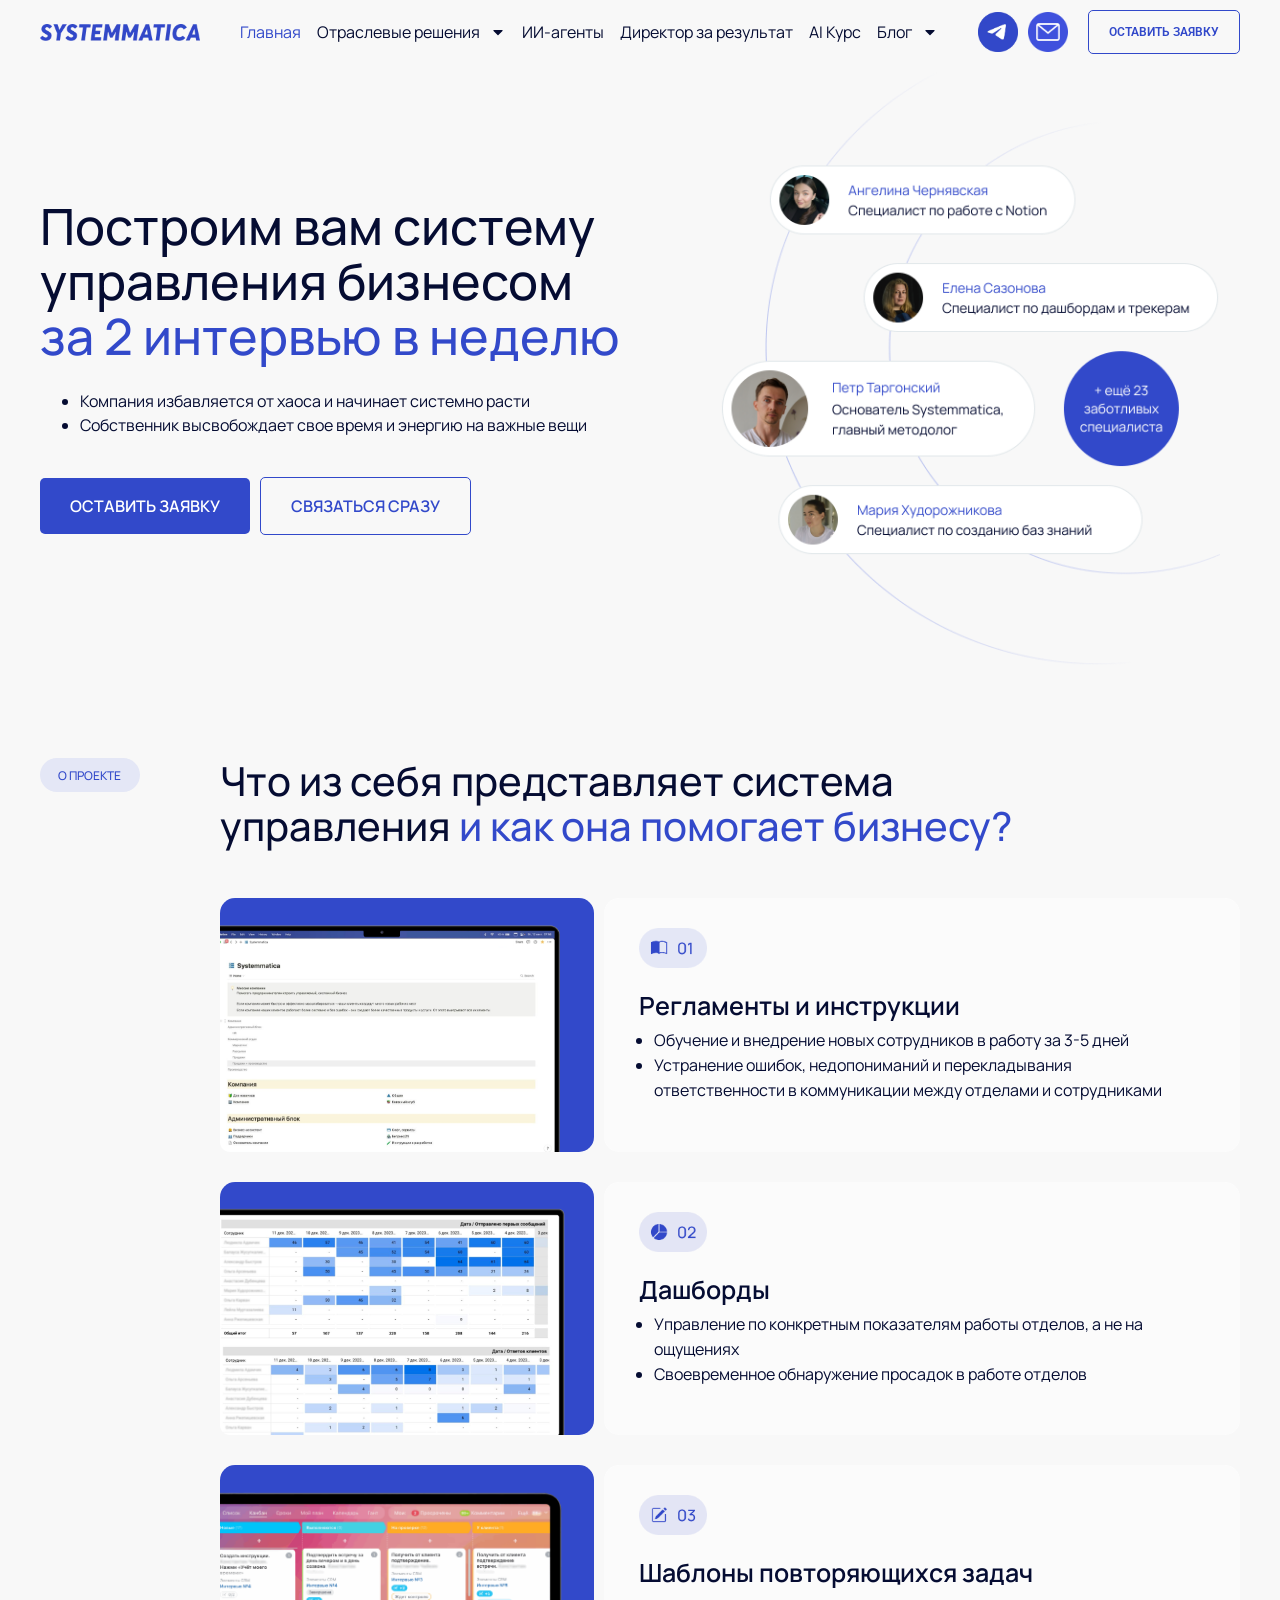
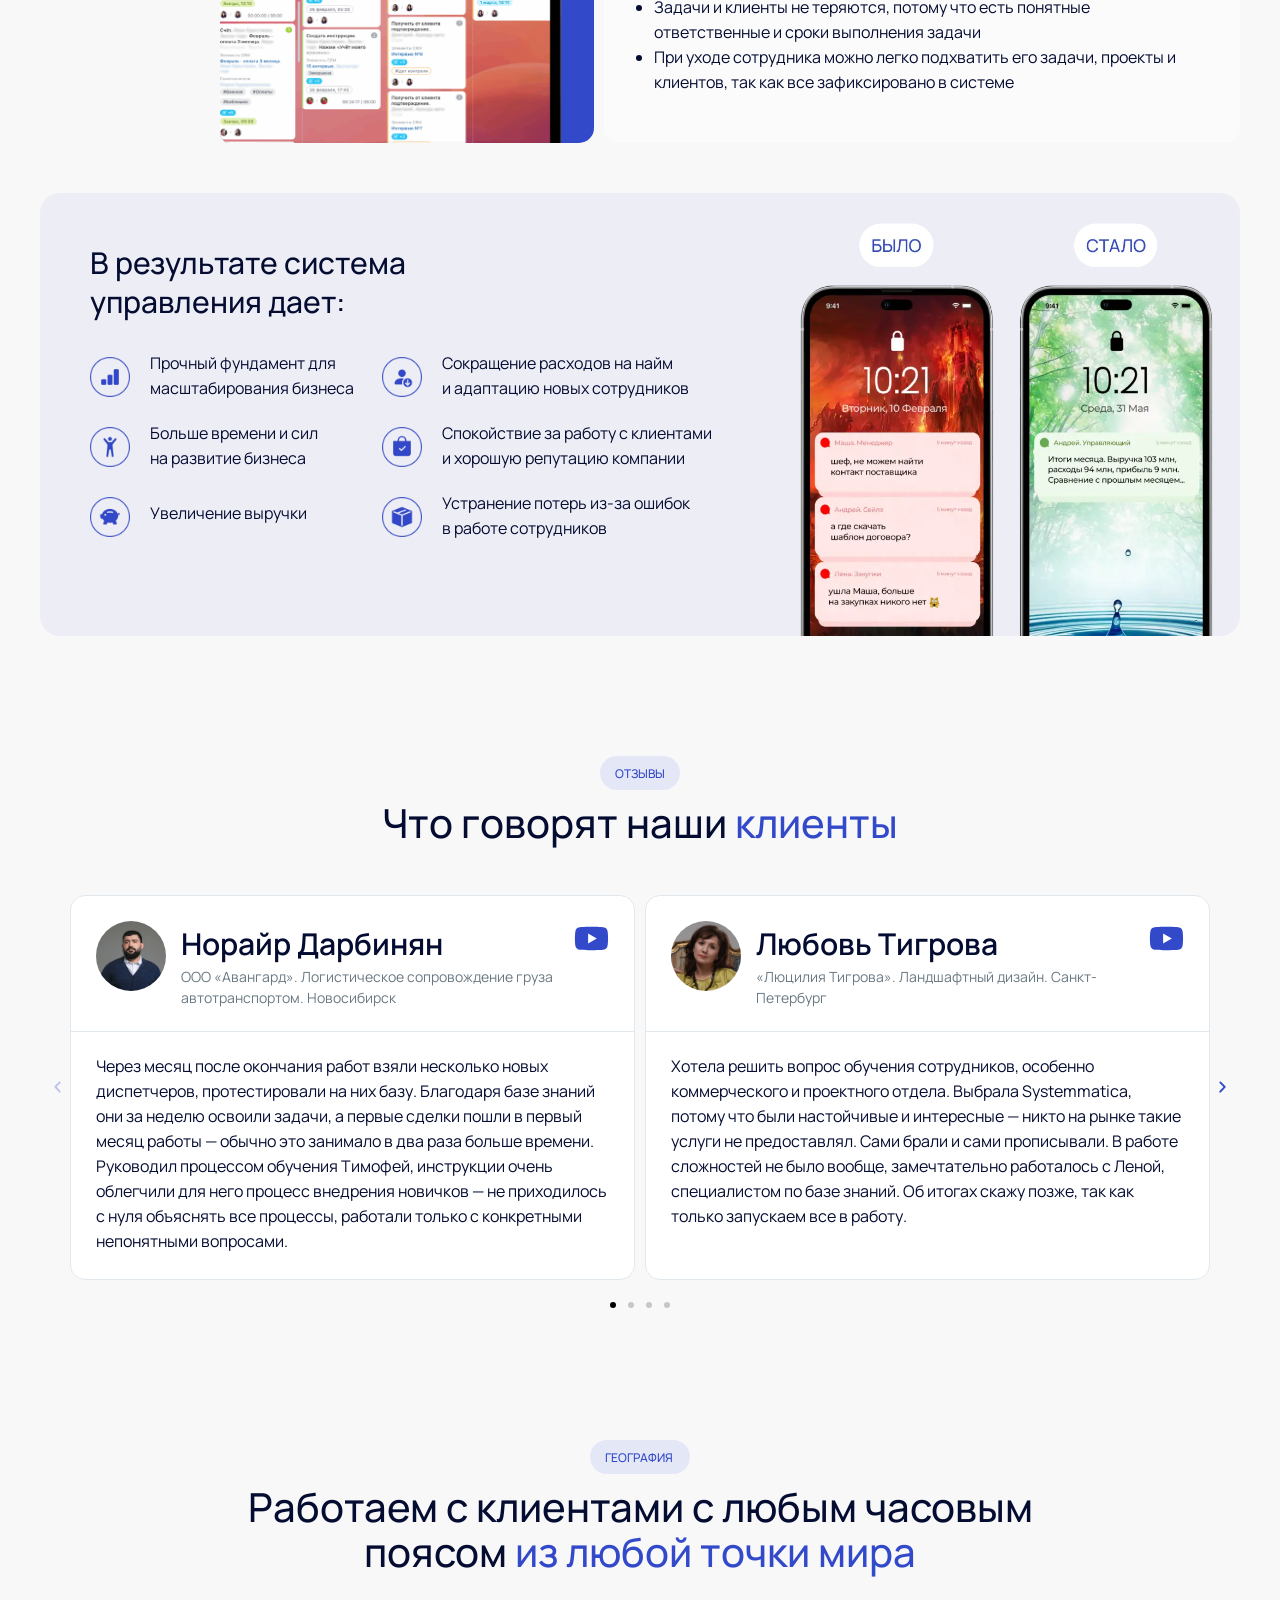
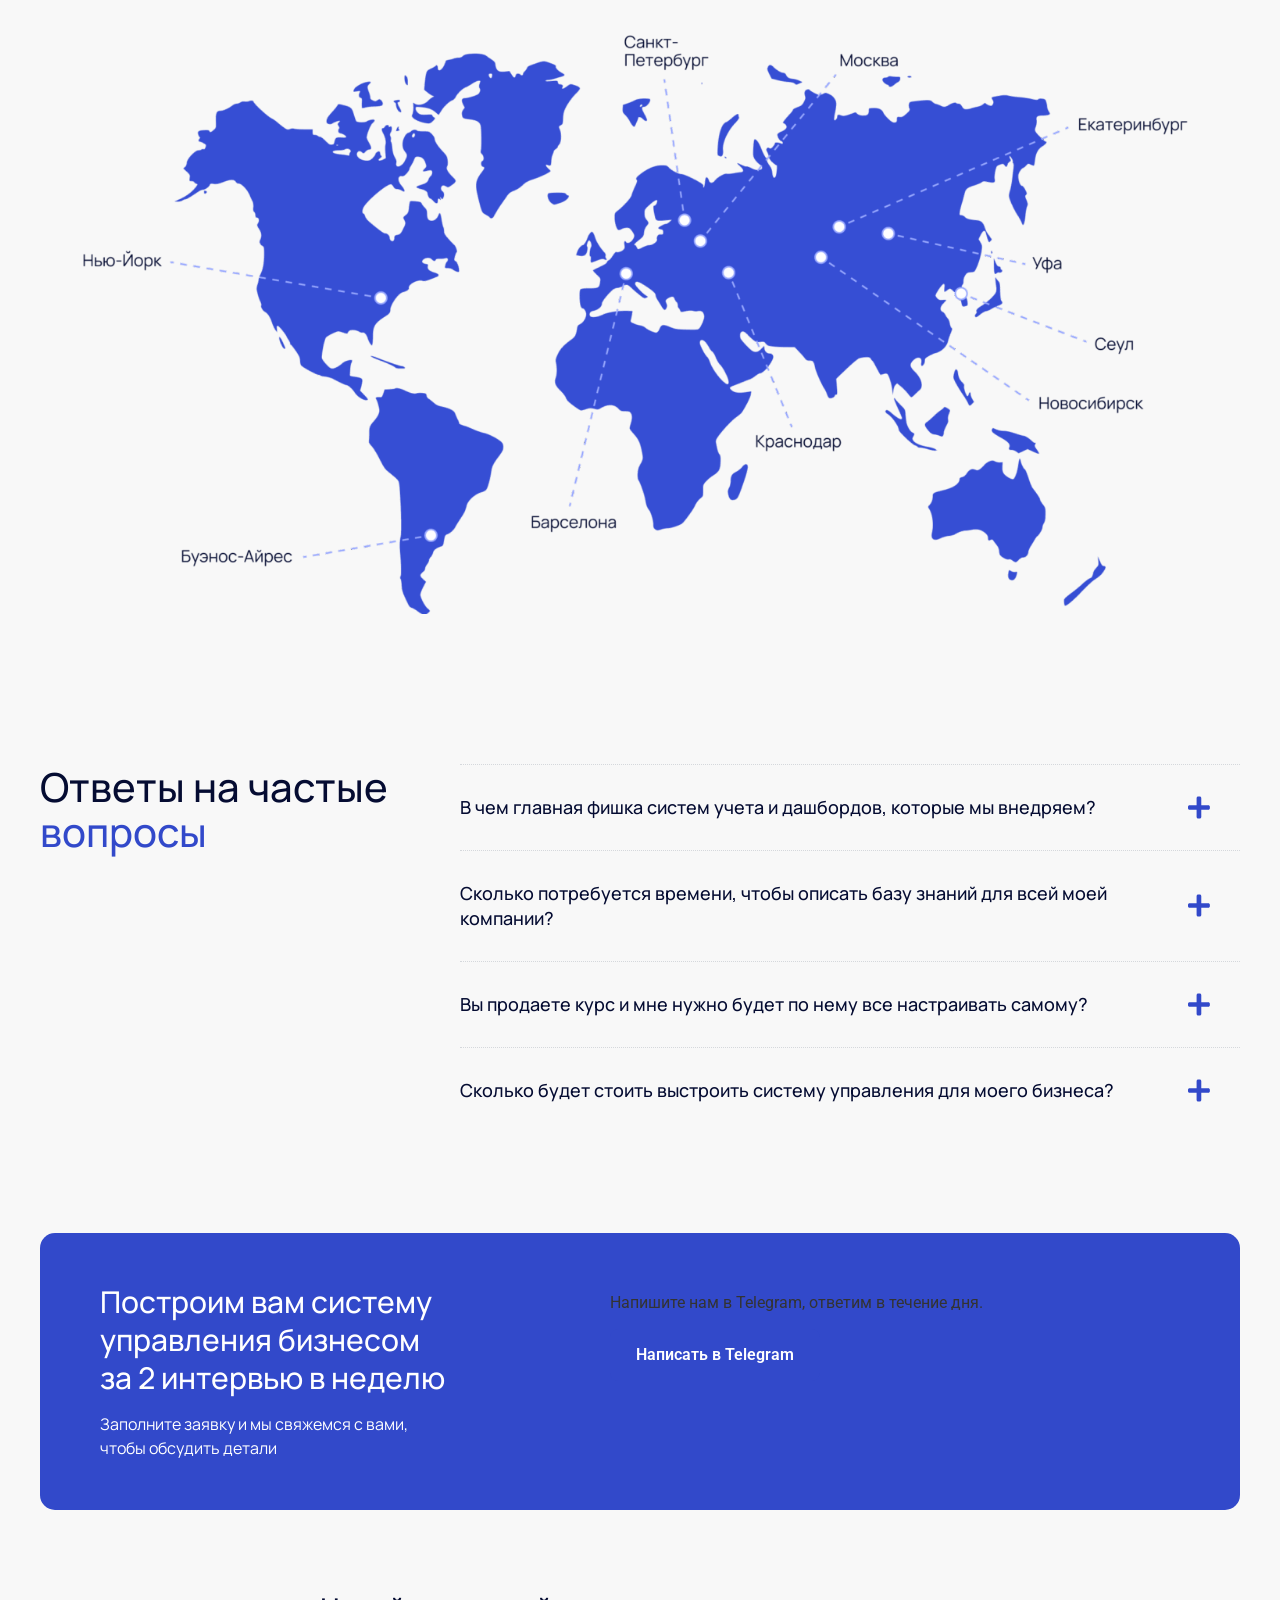
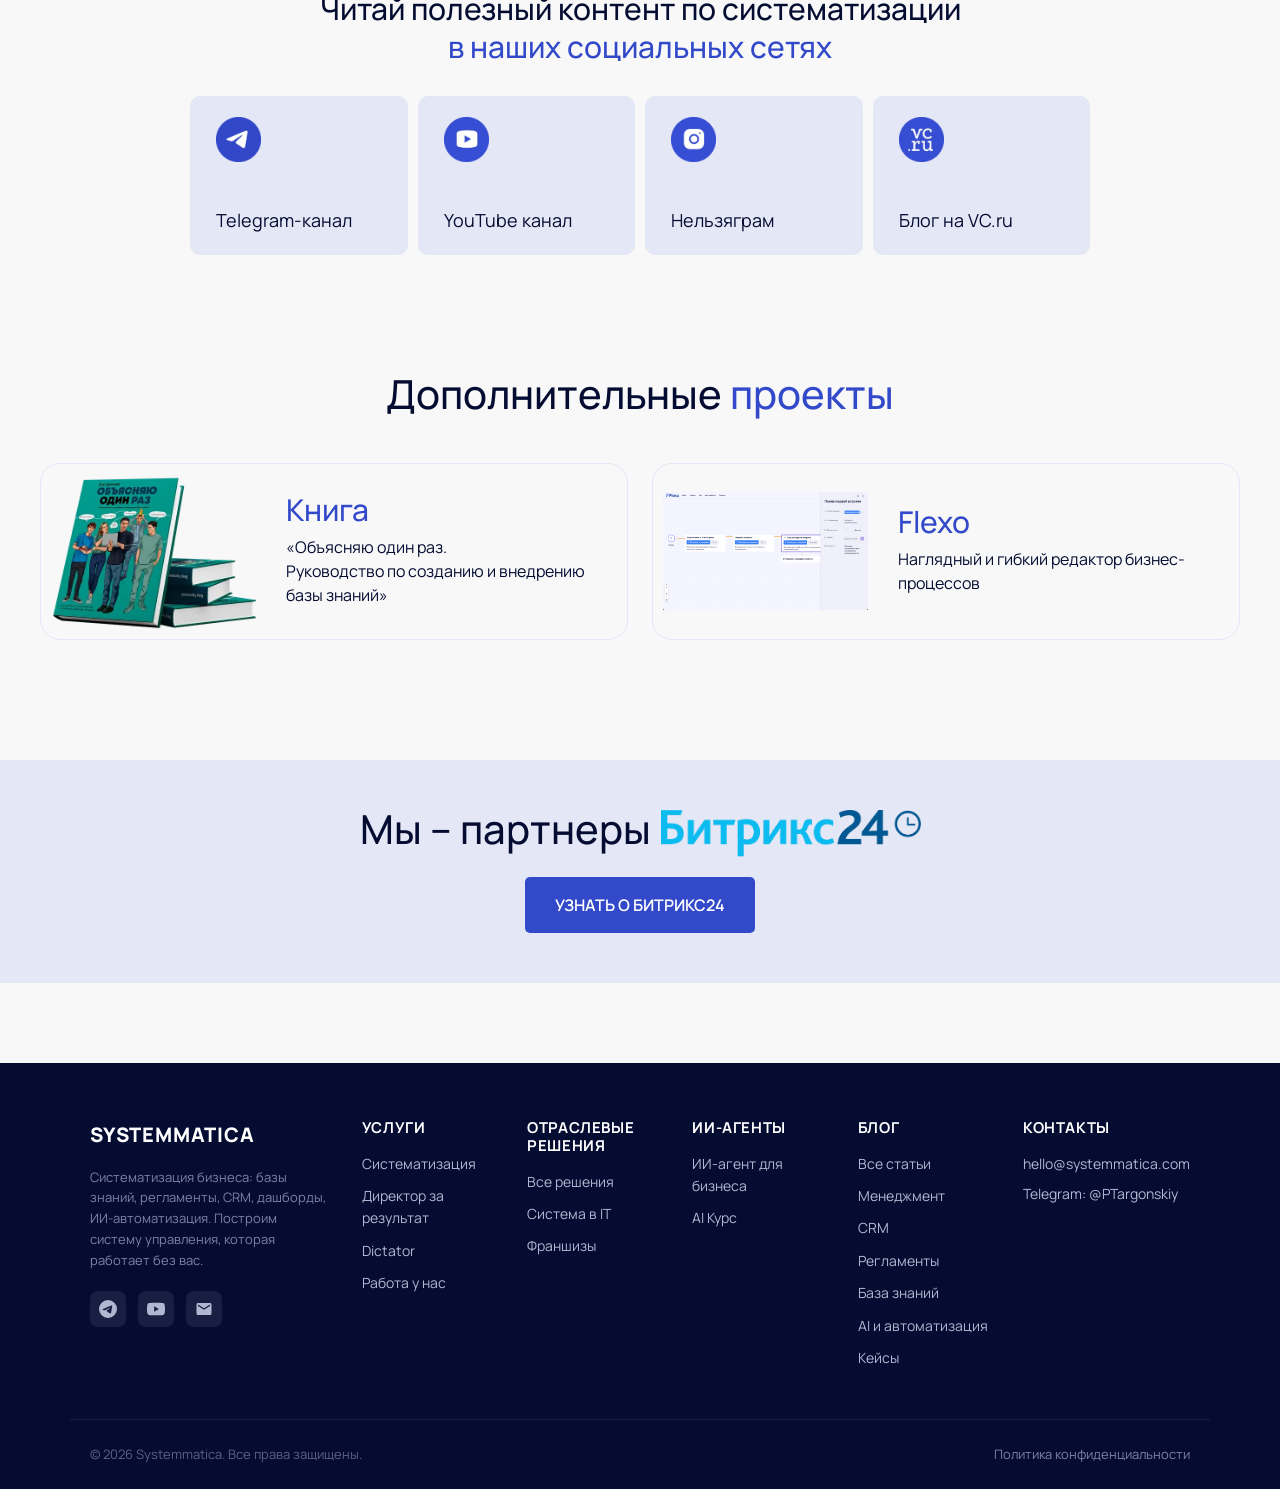
==== index.html @ bdbf5071 "Static copy of systemmatica.com for the Beget outage (Nov 2026) Co-Authored-By: Claude Opus 5.5 <nor" ====
<!DOCTYPE html>
<html lang="ru-RU" prefix="og: https://ogp.me/ns#">
<head>
<style>.elementor-invisible{visibility:visible!important;opacity:1!important}html,body{overflow-x:clip}table{max-width:100%}@media(max-width:767px){table{display:block;overflow-x:auto}}.sm-static-cta{display:flex;flex-direction:column;gap:14px;align-items:flex-start;padding:8px 0;font-family:inherit}.sm-static-cta p{margin:0;font-size:16px;line-height:1.5}.sm-static-cta a{display:inline-block;background:#3249CA;color:#fff!important;padding:14px 26px;border-radius:8px;font-weight:600;text-decoration:none}</style>

	<meta charset="UTF-8">
	<meta name="viewport" content="width=device-width, initial-scale=1.0, viewport-fit=cover" />		<script>window._wca = window._wca || [];</script>

<!-- Поисковая оптимизация от Rank Math Pro - https://rankmath.com/ -->
<title>Систематизация бизнеса под ключ | Systemmatica</title>
<meta name="description" content="Систематизация бизнеса: регламенты, база знаний, обучение сотрудников. Построим систему управления за 2 интервью в неделю. Консалтинг, курс и книга."/>
<meta name="robots" content="follow, index, max-snippet:-1, max-video-preview:-1, max-image-preview:large"/>
<link rel="canonical" href="https://systemmatica.com/" />
<meta property="og:locale" content="ru_RU" />
<meta property="og:type" content="website" />
<meta property="og:title" content="Систематизация бизнеса под ключ | Systemmatica" />
<meta property="og:description" content="Систематизация бизнеса: регламенты, база знаний, обучение сотрудников. Построим систему управления за 2 интервью в неделю. Консалтинг, курс и книга." />
<meta property="og:url" content="https://systemmatica.com/" />
<meta property="og:site_name" content="Systemmatica - системный бизнес за 2 интервью в неделю" />
<meta property="og:updated_time" content="2025-12-30T15:55:45+03:00" />
<meta property="og:image" content="/wp-content/uploads/Бейдж.webp" />
<meta property="og:image:secure_url" content="/wp-content/uploads/Бейдж.webp" />
<meta property="og:image:width" content="1200" />
<meta property="og:image:height" content="628" />
<meta property="og:image:alt" content="Systemmatica. Построим систему управления бизнесом  за 2 интервью в неделю" />
<meta property="og:image:type" content="image/webp" />
<meta name="twitter:card" content="summary_large_image" />
<meta name="twitter:title" content="Систематизация бизнеса под ключ | Systemmatica" />
<meta name="twitter:description" content="Систематизация бизнеса: регламенты, база знаний, обучение сотрудников. Построим систему управления за 2 интервью в неделю. Консалтинг, курс и книга." />
<meta name="twitter:image" content="/wp-content/uploads/Бейдж.webp" />
<meta name="twitter:label1" content="Автор" />
<meta name="twitter:data1" content="Петр Таргонский" />
<meta name="twitter:label2" content="Время чтения" />
<meta name="twitter:data2" content="4 минуты" />
<script type="application/ld+json" class="rank-math-schema-pro">{"@context":"https://schema.org","@graph":[{"@type":"Organization","@id":"https://systemmatica.com/#organization","name":"Systemmatica","url":"https://systemmatica.com","logo":{"@type":"ImageObject","@id":"https://systemmatica.com/#logo","url":"https://systemmatica.com/wp-content/uploads/logo.png","contentUrl":"https://systemmatica.com/wp-content/uploads/logo.png","caption":"Systemmatica - \u0441\u0438\u0441\u0442\u0435\u043c\u043d\u044b\u0439 \u0431\u0438\u0437\u043d\u0435\u0441 \u0437\u0430 2 \u0438\u043d\u0442\u0435\u0440\u0432\u044c\u044e \u0432 \u043d\u0435\u0434\u0435\u043b\u044e","inLanguage":"ru-RU","width":"480","height":"51"},"description":"Systemmatica \u2014 \u043f\u043e\u0441\u0442\u0440\u043e\u0438\u043c \u0441\u0438\u0441\u0442\u0435\u043c\u0443 \u0432 \u0431\u0438\u0437\u043d\u0435\u0441\u0435 \u0437\u0430 2 \u0438\u043d\u0442\u0435\u0440\u0432\u044c\u044e \u0432 \u043d\u0435\u0434\u0435\u043b\u044e. \u0411\u0430\u0437\u044b \u0437\u043d\u0430\u043d\u0438\u0439, \u0441\u0438\u0441\u0442\u0435\u043c\u044b \u0443\u0447\u0435\u0442\u0430 \u0438 \u0434\u0430\u0448\u0431\u043e\u0440\u0434\u044b \u0441 \u0430\u043d\u0430\u043b\u0438\u0442\u0438\u043a\u043e\u0439."},{"@type":"WebSite","@id":"https://systemmatica.com/#website","url":"https://systemmatica.com","name":"Systemmatica - \u0441\u0438\u0441\u0442\u0435\u043c\u043d\u044b\u0439 \u0431\u0438\u0437\u043d\u0435\u0441 \u0437\u0430 2 \u0438\u043d\u0442\u0435\u0440\u0432\u044c\u044e \u0432 \u043d\u0435\u0434\u0435\u043b\u044e","alternateName":"Systemmatica","publisher":{"@id":"https://systemmatica.com/#organization"},"inLanguage":"ru-RU","potentialAction":{"@type":"SearchAction","target":"https://systemmatica.com/?s={search_term_string}","query-input":"required name=search_term_string"}},{"@type":"ImageObject","@id":"https://systemmatica.com/wp-content/uploads/bilo-stalo.webp","url":"https://systemmatica.com/wp-content/uploads/bilo-stalo.webp","width":"200","height":"200","inLanguage":"ru-RU"},{"@type":"WebPage","@id":"https://systemmatica.com/#webpage","url":"https://systemmatica.com/","name":"\u0421\u0438\u0441\u0442\u0435\u043c\u0430\u0442\u0438\u0437\u0430\u0446\u0438\u044f \u0431\u0438\u0437\u043d\u0435\u0441\u0430 \u043f\u043e\u0434 \u043a\u043b\u044e\u0447 | Systemmatica","datePublished":"2025-11-05T01:26:17+03:00","dateModified":"2025-12-30T15:55:45+03:00","about":{"@id":"https://systemmatica.com/#organization"},"isPartOf":{"@id":"https://systemmatica.com/#website"},"primaryImageOfPage":{"@id":"https://systemmatica.com/wp-content/uploads/bilo-stalo.webp"},"inLanguage":"ru-RU"},{"@type":"Person","@id":"https://systemmatica.com/author/mashahudorozhadm/","name":"\u041f\u0435\u0442\u0440 \u0422\u0430\u0440\u0433\u043e\u043d\u0441\u043a\u0438\u0439","url":"https://systemmatica.com/author/mashahudorozhadm/","image":{"@type":"ImageObject","@id":"https://secure.gravatar.com/avatar/053fde21516ad2e49b0e16d481a479d54bbfe196598cf6ff1a212eb6d9fe81a0?s=96&amp;d=mm&amp;r=g","url":"https://secure.gravatar.com/avatar/053fde21516ad2e49b0e16d481a479d54bbfe196598cf6ff1a212eb6d9fe81a0?s=96&amp;d=mm&amp;r=g","caption":"\u041f\u0435\u0442\u0440 \u0422\u0430\u0440\u0433\u043e\u043d\u0441\u043a\u0438\u0439","inLanguage":"ru-RU"},"worksFor":{"@id":"https://systemmatica.com/#organization"}},{"@type":"Article","headline":"\u0421\u0438\u0441\u0442\u0435\u043c\u0430\u0442\u0438\u0437\u0430\u0446\u0438\u044f \u0431\u0438\u0437\u043d\u0435\u0441\u0430 \u043f\u043e\u0434 \u043a\u043b\u044e\u0447 | Systemmatica","description":"\u0421\u0438\u0441\u0442\u0435\u043c\u0430\u0442\u0438\u0437\u0430\u0446\u0438\u044f \u0431\u0438\u0437\u043d\u0435\u0441\u0430: \u0440\u0435\u0433\u043b\u0430\u043c\u0435\u043d\u0442\u044b, \u0431\u0430\u0437\u0430 \u0437\u043d\u0430\u043d\u0438\u0439, \u043e\u0431\u0443\u0447\u0435\u043d\u0438\u0435 \u0441\u043e\u0442\u0440\u0443\u0434\u043d\u0438\u043a\u043e\u0432. \u041f\u043e\u0441\u0442\u0440\u043e\u0438\u043c \u0441\u0438\u0441\u0442\u0435\u043c\u0443 \u0443\u043f\u0440\u0430\u0432\u043b\u0435\u043d\u0438\u044f \u0437\u0430 2 \u0438\u043d\u0442\u0435\u0440\u0432\u044c\u044e \u0432 \u043d\u0435\u0434\u0435\u043b\u044e. \u041a\u043e\u043d\u0441\u0430\u043b\u0442\u0438\u043d\u0433, \u043a\u0443\u0440\u0441 \u0438 \u043a\u043d\u0438\u0433\u0430.","author":{"@id":"https://systemmatica.com/author/mashahudorozhadm/","name":"\u041f\u0435\u0442\u0440 \u0422\u0430\u0440\u0433\u043e\u043d\u0441\u043a\u0438\u0439"},"name":"\u0421\u0438\u0441\u0442\u0435\u043c\u0430\u0442\u0438\u0437\u0430\u0446\u0438\u044f \u0431\u0438\u0437\u043d\u0435\u0441\u0430 \u043f\u043e\u0434 \u043a\u043b\u044e\u0447 | Systemmatica","subjectOf":[{"@type":"FAQPage","name":"\u0421\u0438\u0441\u0442\u0435\u043c\u0430\u0442\u0438\u0437\u0430\u0446\u0438\u044f \u0431\u0438\u0437\u043d\u0435\u0441\u0430 \u043f\u043e\u0434 \u043a\u043b\u044e\u0447 | Systemmatica","url":"https://systemmatica.com/","datePublished":"2025-11-05T01:26:17+03:00","dateModified":"2025-12-30T15:55:45+03:00","mainEntity":[{"@type":"Question","name":"\u0412 \u0447\u0435\u043c \u0433\u043b\u0430\u0432\u043d\u0430\u044f \u0444\u0438\u0448\u043a\u0430 \u0441\u0438\u0441\u0442\u0435\u043c \u0443\u0447\u0435\u0442\u0430 \u0438 \u0434\u0430\u0448\u0431\u043e\u0440\u0434\u043e\u0432, \u043a\u043e\u0442\u043e\u0440\u044b\u0435 \u043c\u044b \u0432\u043d\u0435\u0434\u0440\u044f\u0435\u043c?","acceptedAnswer":{"@type":"Answer","text":"\u0412 \u0441\u0438\u0441\u0442\u0435\u043c\u0435 \u0443\u0447\u0435\u0442\u0430 \u0432\u0435\u0434\u0443\u0442\u0441\u044f \u0432\u0441\u0435 \u043a\u043b\u0438\u0435\u043d\u0442\u044b, \u043f\u0440\u043e\u0435\u043a\u0442\u044b, \u0437\u0430\u0434\u0430\u0447\u0438, \u0441\u043e\u0442\u0440\u0443\u0434\u043d\u0438\u043a\u0438, \u0441\u0447\u0435\u0442\u0430, \u043f\u043e\u0441\u0442\u0430\u0432\u043a\u0438 \u0438 \u0442.\u0434. \u041a\u043b\u044e\u0447\u0435\u0432\u043e\u0435 \u0432 \u043d\u0430\u0448\u0435\u043c \u043f\u043e\u0434\u0445\u043e\u0434\u0435 \u2014 \u043d\u0430 \u043a\u0430\u0436\u0434\u0443\u044e \u0441\u0443\u0449\u043d\u043e\u0441\u0442\u044c \u0435\u0441\u0442\u044c \u043c\u0438\u043d\u0438\u043c\u0443\u043c \u043e\u0434\u043d\u0430 \u0434\u043e\u0441\u043a\u0430 \u0441\u043e \u0441\u0442\u0430\u0434\u0438\u044f\u043c\u0438, \u043d\u0430 \u043a\u0430\u0436\u0434\u044b\u0439 \u044d\u0442\u0430\u043f \u0441\u043e\u0437\u0434\u0430\u0451\u0442\u0441\u044f \u043c\u0438\u043d\u0438\u043c\u0443\u043c \u043e\u0434\u043d\u0430 \u0430\u0432\u0442\u043e\u043c\u0430\u0442\u0438\u0447\u0435\u0441\u043a\u0430\u044f \u0437\u0430\u0434\u0430\u0447\u0430 \u0441\u043e \u0441\u0441\u044b\u043b\u043a\u043e\u0439 \u043d\u0430 \u0438\u043d\u0441\u0442\u0440\u0443\u043a\u0446\u0438\u044e, \u043a\u0430\u043a \u0435\u0451 \u0432\u044b\u043f\u043e\u043b\u043d\u044f\u0442\u044c. \u0414\u0430\u0448\u0431\u043e\u0440\u0434\u044b \u0441\u043e\u0437\u0434\u0430\u044e\u0442\u0441\u044f, \u0447\u0442\u043e\u0431\u044b \u0441\u043e\u0431\u0441\u0442\u0432\u0435\u043d\u043d\u0438\u043a \u0438 \u0440\u0443\u043a\u043e\u0432\u043e\u0434\u0438\u0442\u0435\u043b\u0438 \u0432\u0438\u0434\u0435\u043b\u0438 \u043a\u043b\u044e\u0447\u0435\u0432\u044b\u0435 \u043f\u043e\u043a\u0430\u0437\u0430\u0442\u0435\u043b\u0438 \u0431\u0438\u0437\u043d\u0435\u0441\u0430."}},{"@type":"Question","name":"\u0421\u043a\u043e\u043b\u044c\u043a\u043e \u043f\u043e\u0442\u0440\u0435\u0431\u0443\u0435\u0442\u0441\u044f \u0432\u0440\u0435\u043c\u0435\u043d\u0438, \u0447\u0442\u043e\u0431\u044b \u043e\u043f\u0438\u0441\u0430\u0442\u044c \u0431\u0430\u0437\u0443 \u0437\u043d\u0430\u043d\u0438\u0439 \u0434\u043b\u044f \u0432\u0441\u0435\u0439 \u043c\u043e\u0435\u0439 \u043a\u043e\u043c\u043f\u0430\u043d\u0438\u0438?","acceptedAnswer":{"@type":"Answer","text":"\u0417\u0430\u0432\u0438\u0441\u0438\u0442 \u043e\u0442 \u0432\u0430\u0448\u0435\u0433\u043e \u0437\u0430\u043f\u0440\u043e\u0441\u0430, \u0432\u043d\u0443\u0442\u0440\u0435\u043d\u043d\u0438\u0445 \u043f\u0440\u043e\u0446\u0435\u0441\u0441\u043e\u0432 \u0438 \u043a\u043e\u043b\u0438\u0447\u0435\u0441\u0442\u0432\u0430 \u0441\u043e\u0442\u0440\u0443\u0434\u043d\u0438\u043a\u043e\u0432. \u0412 \u0441\u0440\u0435\u0434\u043d\u0435\u043c \u043e\u043f\u0438\u0441\u0430\u043d\u0438\u0435 \u0432\u0441\u0435\u0439 \u0431\u0430\u0437\u044b \u0437\u043d\u0430\u043d\u0438\u0439 \u043a\u043e\u043c\u043f\u0430\u043d\u0438\u0438 \u0437\u0430\u043d\u0438\u043c\u0430\u0435\u0442 \u043e\u0442 3 \u0434\u043e 6 \u043c\u0435\u0441\u044f\u0446\u0435\u0432."}},{"@type":"Question","name":"\u0412\u044b \u043f\u0440\u043e\u0434\u0430\u0435\u0442\u0435 \u043a\u0443\u0440\u0441 \u0438 \u043c\u043d\u0435 \u043d\u0443\u0436\u043d\u043e \u0431\u0443\u0434\u0435\u0442 \u043f\u043e \u043d\u0435\u043c\u0443 \u0432\u0441\u0435 \u043d\u0430\u0441\u0442\u0440\u0430\u0438\u0432\u0430\u0442\u044c \u0441\u0430\u043c\u043e\u043c\u0443?","acceptedAnswer":{"@type":"Answer","text":"\u041d\u0435\u0442, \u043c\u044b \u0432\u0441\u0435 \u0434\u0435\u043b\u0430\u0435\u043c \u0441\u0432\u043e\u0438\u043c\u0438 \u0440\u0443\u043a\u0430\u043c\u0438. \u041e\u0442 \u0432\u0430\u0441 \u0442\u0440\u0435\u0431\u0443\u0435\u0442\u0441\u044f \u0432\u044b\u0445\u043e\u0434\u0438\u0442\u044c \u0441 \u043d\u0430\u043c\u0438 \u043d\u0430 Zoom-\u0437\u0432\u043e\u043d\u043a\u0438 2 \u0440\u0430\u0437\u0430 \u0432 \u043d\u0435\u0434\u0435\u043b\u044e \u0438 \u0440\u0430\u0441\u0441\u043a\u0430\u0437\u044b\u0432\u0430\u0442\u044c \u043e \u0432\u0430\u0448\u0438\u0445 \u043f\u0440\u043e\u0446\u0435\u0441\u0441\u0430\u0445. \u041e\u0441\u0442\u0430\u043b\u044c\u043d\u043e\u0435 \u043c\u044b \u0441\u0434\u0435\u043b\u0430\u0435\u043c \u0441\u0430\u043c\u0438 \u2013 \u0441\u043e\u0437\u0434\u0430\u0434\u0438\u043c \u0438\u043d\u0441\u0442\u0440\u0443\u043a\u0446\u0438\u0438 \u0438 \u043e\u0444\u043e\u0440\u043c\u0438\u043c \u0438\u0445 \u0432 \u0431\u0430\u0437\u0443 \u0437\u043d\u0430\u043d\u0438\u0439."}},{"@type":"Question","name":"\u0421\u043a\u043e\u043b\u044c\u043a\u043e \u0431\u0443\u0434\u0435\u0442 \u0441\u0442\u043e\u0438\u0442\u044c \u0432\u044b\u0441\u0442\u0440\u043e\u0438\u0442\u044c \u0441\u0438\u0441\u0442\u0435\u043c\u0443 \u0443\u043f\u0440\u0430\u0432\u043b\u0435\u043d\u0438\u044f \u0434\u043b\u044f \u043c\u043e\u0435\u0433\u043e \u0431\u0438\u0437\u043d\u0435\u0441\u0430?","acceptedAnswer":{"@type":"Answer","text":"\u0417\u0430\u043f\u0438\u0448\u0438\u0442\u0435\u0441\u044c \u043d\u0430 \u0437\u0432\u043e\u043d\u043e\u043a \u0441 \u043d\u0430\u0448\u0438\u043c \u044d\u043a\u0441\u043f\u0435\u0440\u0442\u043e\u043c \u2014 \u043e\u043d \u043f\u043e\u0434\u0440\u043e\u0431\u043d\u0435\u0435 \u0440\u0430\u0441\u0441\u043a\u0430\u0436\u0435\u0442 \u043e \u0432\u0441\u0435\u0445 \u0443\u0441\u043b\u043e\u0432\u0438\u044f\u0445 \u0438 \u0441\u0442\u043e\u0438\u043c\u043e\u0441\u0442\u0438 \u0437\u0430 \u043f\u0440\u043e\u0435\u043a\u0442."}}]}],"@id":"https://systemmatica.com/#schema-6999","isPartOf":{"@id":"https://systemmatica.com/#webpage"},"publisher":{"@id":"https://systemmatica.com/#organization"},"image":{"@id":"https://systemmatica.com/wp-content/uploads/bilo-stalo.webp"},"inLanguage":"ru-RU","mainEntityOfPage":{"@id":"https://systemmatica.com/#webpage"}}]}</script>
<!-- /Rank Math WordPress SEO плагин -->

<link rel='dns-prefetch' href='//www.googletagmanager.com' />




<style id="wp-img-auto-sizes-contain-inline-css">
img:is([sizes=auto i],[sizes^="auto," i]){contain-intrinsic-size:3000px 1500px}
/*# sourceURL=wp-img-auto-sizes-contain-inline-css */
</style>
<style id="wp-emoji-styles-inline-css">

	img.wp-smiley, img.emoji {
		display: inline !important;
		border: none !important;
		box-shadow: none !important;
		height: 1em !important;
		width: 1em !important;
		margin: 0 0.07em !important;
		vertical-align: -0.1em !important;
		background: none !important;
		padding: 0 !important;
	}
/*# sourceURL=wp-emoji-styles-inline-css */
</style>
<style id="jetpack-sharing-buttons-style-inline-css">
.jetpack-sharing-buttons__services-list{display:flex;flex-direction:row;flex-wrap:wrap;gap:0;list-style-type:none;margin:5px;padding:0}.jetpack-sharing-buttons__services-list.has-small-icon-size{font-size:12px}.jetpack-sharing-buttons__services-list.has-normal-icon-size{font-size:16px}.jetpack-sharing-buttons__services-list.has-large-icon-size{font-size:24px}.jetpack-sharing-buttons__services-list.has-huge-icon-size{font-size:36px}@media print{.jetpack-sharing-buttons__services-list{display:none!important}}.editor-styles-wrapper .wp-block-jetpack-sharing-buttons{gap:0;padding-inline-start:0}ul.jetpack-sharing-buttons__services-list.has-background{padding:1.25em 2.375em}
/*# sourceURL=/wp-content/plugins/jetpack/_inc/blocks/sharing-buttons/view.css */
</style>
<style id="global-styles-inline-css">
:root{--wp--preset--aspect-ratio--square: 1;--wp--preset--aspect-ratio--4-3: 4/3;--wp--preset--aspect-ratio--3-4: 3/4;--wp--preset--aspect-ratio--3-2: 3/2;--wp--preset--aspect-ratio--2-3: 2/3;--wp--preset--aspect-ratio--16-9: 16/9;--wp--preset--aspect-ratio--9-16: 9/16;--wp--preset--color--black: #000000;--wp--preset--color--cyan-bluish-gray: #abb8c3;--wp--preset--color--white: #ffffff;--wp--preset--color--pale-pink: #f78da7;--wp--preset--color--vivid-red: #cf2e2e;--wp--preset--color--luminous-vivid-orange: #ff6900;--wp--preset--color--luminous-vivid-amber: #fcb900;--wp--preset--color--light-green-cyan: #7bdcb5;--wp--preset--color--vivid-green-cyan: #00d084;--wp--preset--color--pale-cyan-blue: #8ed1fc;--wp--preset--color--vivid-cyan-blue: #0693e3;--wp--preset--color--vivid-purple: #9b51e0;--wp--preset--gradient--vivid-cyan-blue-to-vivid-purple: linear-gradient(135deg,rgb(6,147,227) 0%,rgb(155,81,224) 100%);--wp--preset--gradient--light-green-cyan-to-vivid-green-cyan: linear-gradient(135deg,rgb(122,220,180) 0%,rgb(0,208,130) 100%);--wp--preset--gradient--luminous-vivid-amber-to-luminous-vivid-orange: linear-gradient(135deg,rgb(252,185,0) 0%,rgb(255,105,0) 100%);--wp--preset--gradient--luminous-vivid-orange-to-vivid-red: linear-gradient(135deg,rgb(255,105,0) 0%,rgb(207,46,46) 100%);--wp--preset--gradient--very-light-gray-to-cyan-bluish-gray: linear-gradient(135deg,rgb(238,238,238) 0%,rgb(169,184,195) 100%);--wp--preset--gradient--cool-to-warm-spectrum: linear-gradient(135deg,rgb(74,234,220) 0%,rgb(151,120,209) 20%,rgb(207,42,186) 40%,rgb(238,44,130) 60%,rgb(251,105,98) 80%,rgb(254,248,76) 100%);--wp--preset--gradient--blush-light-purple: linear-gradient(135deg,rgb(255,206,236) 0%,rgb(152,150,240) 100%);--wp--preset--gradient--blush-bordeaux: linear-gradient(135deg,rgb(254,205,165) 0%,rgb(254,45,45) 50%,rgb(107,0,62) 100%);--wp--preset--gradient--luminous-dusk: linear-gradient(135deg,rgb(255,203,112) 0%,rgb(199,81,192) 50%,rgb(65,88,208) 100%);--wp--preset--gradient--pale-ocean: linear-gradient(135deg,rgb(255,245,203) 0%,rgb(182,227,212) 50%,rgb(51,167,181) 100%);--wp--preset--gradient--electric-grass: linear-gradient(135deg,rgb(202,248,128) 0%,rgb(113,206,126) 100%);--wp--preset--gradient--midnight: linear-gradient(135deg,rgb(2,3,129) 0%,rgb(40,116,252) 100%);--wp--preset--font-size--small: 13px;--wp--preset--font-size--medium: 20px;--wp--preset--font-size--large: 36px;--wp--preset--font-size--x-large: 42px;--wp--preset--spacing--20: 0.44rem;--wp--preset--spacing--30: 0.67rem;--wp--preset--spacing--40: 1rem;--wp--preset--spacing--50: 1.5rem;--wp--preset--spacing--60: 2.25rem;--wp--preset--spacing--70: 3.38rem;--wp--preset--spacing--80: 5.06rem;--wp--preset--shadow--natural: 6px 6px 9px rgba(0, 0, 0, 0.2);--wp--preset--shadow--deep: 12px 12px 50px rgba(0, 0, 0, 0.4);--wp--preset--shadow--sharp: 6px 6px 0px rgba(0, 0, 0, 0.2);--wp--preset--shadow--outlined: 6px 6px 0px -3px rgb(255, 255, 255), 6px 6px rgb(0, 0, 0);--wp--preset--shadow--crisp: 6px 6px 0px rgb(0, 0, 0);}.wp-block-button{--wp--preset--dimension--25: 25%;--wp--preset--dimension--50: 50%;--wp--preset--dimension--75: 75%;--wp--preset--dimension--100: 100%;}:root { --wp--style--global--content-size: 800px;--wp--style--global--wide-size: 1200px; }:where(body) { margin: 0; }.wp-site-blocks > .alignleft { float: left; margin-right: 2em; }.wp-site-blocks > .alignright { float: right; margin-left: 2em; }.wp-site-blocks > .aligncenter { justify-content: center; margin-left: auto; margin-right: auto; }:where(.wp-site-blocks) > * { margin-block-start: 24px; margin-block-end: 0; }:where(.wp-site-blocks) > :first-child { margin-block-start: 0; }:where(.wp-site-blocks) > :last-child { margin-block-end: 0; }:root { --wp--style--block-gap: 24px; }:root :where(.is-layout-flow) > :first-child{margin-block-start: 0;}:root :where(.is-layout-flow) > :last-child{margin-block-end: 0;}:root :where(.is-layout-flow) > *{margin-block-start: 24px;margin-block-end: 0;}:root :where(.is-layout-constrained) > :first-child{margin-block-start: 0;}:root :where(.is-layout-constrained) > :last-child{margin-block-end: 0;}:root :where(.is-layout-constrained) > *{margin-block-start: 24px;margin-block-end: 0;}:root :where(.is-layout-flex){gap: 24px;}:root :where(.is-layout-grid){gap: 24px;}.is-layout-flow > .alignleft{float: left;margin-inline-start: 0;margin-inline-end: 2em;}.is-layout-flow > .alignright{float: right;margin-inline-start: 2em;margin-inline-end: 0;}.is-layout-flow > .aligncenter{margin-left: auto !important;margin-right: auto !important;}.is-layout-constrained > .alignleft{float: left;margin-inline-start: 0;margin-inline-end: 2em;}.is-layout-constrained > .alignright{float: right;margin-inline-start: 2em;margin-inline-end: 0;}.is-layout-constrained > .aligncenter{margin-left: auto !important;margin-right: auto !important;}.is-layout-constrained > :where(:not(.alignleft):not(.alignright):not(.alignfull)){max-width: var(--wp--style--global--content-size);margin-left: auto !important;margin-right: auto !important;}.is-layout-constrained > .alignwide{max-width: var(--wp--style--global--wide-size);}body .is-layout-flex{display: flex;}.is-layout-flex{flex-wrap: wrap;align-items: center;}.is-layout-flex > :is(*, div){margin: 0;}body .is-layout-grid{display: grid;}.is-layout-grid > :is(*, div){margin: 0;}body{padding-top: 0px;padding-right: 0px;padding-bottom: 0px;padding-left: 0px;}:root :where(.wp-element-button, .wp-block-button__link){background-color: #32373c;border-width: 0;color: #fff;font-family: inherit;font-size: inherit;font-style: inherit;font-weight: inherit;letter-spacing: inherit;line-height: inherit;padding-top: calc(0.667em + 2px);padding-right: calc(1.333em + 2px);padding-bottom: calc(0.667em + 2px);padding-left: calc(1.333em + 2px);text-decoration: none;text-transform: inherit;}.has-black-color{color: var(--wp--preset--color--black) !important;}.has-cyan-bluish-gray-color{color: var(--wp--preset--color--cyan-bluish-gray) !important;}.has-white-color{color: var(--wp--preset--color--white) !important;}.has-pale-pink-color{color: var(--wp--preset--color--pale-pink) !important;}.has-vivid-red-color{color: var(--wp--preset--color--vivid-red) !important;}.has-luminous-vivid-orange-color{color: var(--wp--preset--color--luminous-vivid-orange) !important;}.has-luminous-vivid-amber-color{color: var(--wp--preset--color--luminous-vivid-amber) !important;}.has-light-green-cyan-color{color: var(--wp--preset--color--light-green-cyan) !important;}.has-vivid-green-cyan-color{color: var(--wp--preset--color--vivid-green-cyan) !important;}.has-pale-cyan-blue-color{color: var(--wp--preset--color--pale-cyan-blue) !important;}.has-vivid-cyan-blue-color{color: var(--wp--preset--color--vivid-cyan-blue) !important;}.has-vivid-purple-color{color: var(--wp--preset--color--vivid-purple) !important;}.has-black-background-color{background-color: var(--wp--preset--color--black) !important;}.has-cyan-bluish-gray-background-color{background-color: var(--wp--preset--color--cyan-bluish-gray) !important;}.has-white-background-color{background-color: var(--wp--preset--color--white) !important;}.has-pale-pink-background-color{background-color: var(--wp--preset--color--pale-pink) !important;}.has-vivid-red-background-color{background-color: var(--wp--preset--color--vivid-red) !important;}.has-luminous-vivid-orange-background-color{background-color: var(--wp--preset--color--luminous-vivid-orange) !important;}.has-luminous-vivid-amber-background-color{background-color: var(--wp--preset--color--luminous-vivid-amber) !important;}.has-light-green-cyan-background-color{background-color: var(--wp--preset--color--light-green-cyan) !important;}.has-vivid-green-cyan-background-color{background-color: var(--wp--preset--color--vivid-green-cyan) !important;}.has-pale-cyan-blue-background-color{background-color: var(--wp--preset--color--pale-cyan-blue) !important;}.has-vivid-cyan-blue-background-color{background-color: var(--wp--preset--color--vivid-cyan-blue) !important;}.has-vivid-purple-background-color{background-color: var(--wp--preset--color--vivid-purple) !important;}.has-black-border-color{border-color: var(--wp--preset--color--black) !important;}.has-cyan-bluish-gray-border-color{border-color: var(--wp--preset--color--cyan-bluish-gray) !important;}.has-white-border-color{border-color: var(--wp--preset--color--white) !important;}.has-pale-pink-border-color{border-color: var(--wp--preset--color--pale-pink) !important;}.has-vivid-red-border-color{border-color: var(--wp--preset--color--vivid-red) !important;}.has-luminous-vivid-orange-border-color{border-color: var(--wp--preset--color--luminous-vivid-orange) !important;}.has-luminous-vivid-amber-border-color{border-color: var(--wp--preset--color--luminous-vivid-amber) !important;}.has-light-green-cyan-border-color{border-color: var(--wp--preset--color--light-green-cyan) !important;}.has-vivid-green-cyan-border-color{border-color: var(--wp--preset--color--vivid-green-cyan) !important;}.has-pale-cyan-blue-border-color{border-color: var(--wp--preset--color--pale-cyan-blue) !important;}.has-vivid-cyan-blue-border-color{border-color: var(--wp--preset--color--vivid-cyan-blue) !important;}.has-vivid-purple-border-color{border-color: var(--wp--preset--color--vivid-purple) !important;}.has-vivid-cyan-blue-to-vivid-purple-gradient-background{background: var(--wp--preset--gradient--vivid-cyan-blue-to-vivid-purple) !important;}.has-light-green-cyan-to-vivid-green-cyan-gradient-background{background: var(--wp--preset--gradient--light-green-cyan-to-vivid-green-cyan) !important;}.has-luminous-vivid-amber-to-luminous-vivid-orange-gradient-background{background: var(--wp--preset--gradient--luminous-vivid-amber-to-luminous-vivid-orange) !important;}.has-luminous-vivid-orange-to-vivid-red-gradient-background{background: var(--wp--preset--gradient--luminous-vivid-orange-to-vivid-red) !important;}.has-very-light-gray-to-cyan-bluish-gray-gradient-background{background: var(--wp--preset--gradient--very-light-gray-to-cyan-bluish-gray) !important;}.has-cool-to-warm-spectrum-gradient-background{background: var(--wp--preset--gradient--cool-to-warm-spectrum) !important;}.has-blush-light-purple-gradient-background{background: var(--wp--preset--gradient--blush-light-purple) !important;}.has-blush-bordeaux-gradient-background{background: var(--wp--preset--gradient--blush-bordeaux) !important;}.has-luminous-dusk-gradient-background{background: var(--wp--preset--gradient--luminous-dusk) !important;}.has-pale-ocean-gradient-background{background: var(--wp--preset--gradient--pale-ocean) !important;}.has-electric-grass-gradient-background{background: var(--wp--preset--gradient--electric-grass) !important;}.has-midnight-gradient-background{background: var(--wp--preset--gradient--midnight) !important;}.has-small-font-size{font-size: var(--wp--preset--font-size--small) !important;}.has-medium-font-size{font-size: var(--wp--preset--font-size--medium) !important;}.has-large-font-size{font-size: var(--wp--preset--font-size--large) !important;}.has-x-large-font-size{font-size: var(--wp--preset--font-size--x-large) !important;}
:root :where(.wp-block-icon svg){width: 24px;}
:root :where(.wp-block-pullquote){font-size: 1.5em;line-height: 1.6;}
/*# sourceURL=global-styles-inline-css */
</style>
<style id="woocommerce-inline-inline-css">
.woocommerce form .form-row .required { visibility: visible; }
/*# sourceURL=woocommerce-inline-inline-css */
</style>
<link rel='stylesheet' id='hello-biz-css' href='/wp-content/themes/hello-biz/assets/css/theme.css?ver=1.2.0' media='all' />
<link rel='stylesheet' id='hello-biz-header-footer-css' href='/wp-content/themes/hello-biz/assets/css/header-footer.css?ver=1.2.0' media='all' />
<link rel='stylesheet' id='elementor-frontend-css' href='/wp-content/plugins/elementor/assets/css/frontend.min.css?ver=3.35.6' media='all' />
<link rel='stylesheet' id='widget-heading-css' href='/wp-content/plugins/elementor/assets/css/widget-heading.min.css?ver=3.35.6' media='all' />
<link rel='stylesheet' id='widget-form-css' href='/wp-content/plugins/elementor-pro/assets/css/widget-form.min.css?ver=3.27.4' media='all' />
<link rel='stylesheet' id='e-popup-css' href='/wp-content/plugins/elementor-pro/assets/css/conditionals/popup.min.css?ver=3.27.4' media='all' />
<link rel='stylesheet' id='widget-image-css' href='/wp-content/plugins/elementor/assets/css/widget-image.min.css?ver=3.35.6' media='all' />
<link rel='stylesheet' id='widget-nav-menu-css' href='/wp-content/plugins/elementor-pro/assets/css/widget-nav-menu.min.css?ver=3.27.4' media='all' />
<link rel='stylesheet' id='e-sticky-css' href='/wp-content/plugins/elementor-pro/assets/css/modules/sticky.min.css?ver=3.27.4' media='all' />
<link rel='stylesheet' id='elementor-post-8-css' href='/wp-content/uploads/elementor/css/post-8.css?ver=1790129688' media='all' />
<link rel='stylesheet' id='swiper-css' href='/wp-content/plugins/elementor/assets/lib/swiper/v8/css/swiper.min.css?ver=8.4.5' media='all' />
<link rel='stylesheet' id='e-swiper-css' href='/wp-content/plugins/elementor/assets/css/conditionals/e-swiper.min.css?ver=3.35.6' media='all' />
<link rel='stylesheet' id='widget-testimonial-carousel-css' href='/wp-content/plugins/elementor-pro/assets/css/widget-testimonial-carousel.min.css?ver=3.27.4' media='all' />
<link rel='stylesheet' id='widget-reviews-css' href='/wp-content/plugins/elementor-pro/assets/css/widget-reviews.min.css?ver=3.27.4' media='all' />
<link rel='stylesheet' id='widget-star-rating-css' href='/wp-content/plugins/elementor/assets/css/widget-star-rating.min.css?ver=3.35.6' media='all' />
<link rel='stylesheet' id='widget-carousel-module-base-css' href='/wp-content/plugins/elementor-pro/assets/css/widget-carousel-module-base.min.css?ver=3.27.4' media='all' />
<link rel='stylesheet' id='widget-nested-accordion-css' href='/wp-content/plugins/elementor/assets/css/widget-nested-accordion.min.css?ver=3.35.6' media='all' />
<link rel='stylesheet' id='e-animation-grow-css' href='/wp-content/plugins/elementor/assets/lib/animations/styles/e-animation-grow.min.css?ver=3.35.6' media='all' />
<link rel='stylesheet' id='elementor-post-16-css' href='/wp-content/uploads/elementor/css/post-16.css?ver=1790131544' media='all' />
<link rel='stylesheet' id='elementor-post-291-css' href='/wp-content/uploads/elementor/css/post-291.css?ver=1790129688' media='all' />
<link rel='stylesheet' id='elementor-post-171-css' href='/wp-content/uploads/elementor/css/post-171.css?ver=1790129688' media='all' />
<link rel='stylesheet' id='elementor-post-190-css' href='/wp-content/uploads/elementor/css/post-190.css?ver=1790129689' media='all' />
<link rel='stylesheet' id='elementor-gf-local-manrope-css' href='/wp-content/uploads/elementor/google-fonts/css/manrope.css?ver=1766848296' media='all' />
<link rel='stylesheet' id='elementor-gf-local-roboto-css' href='/wp-content/uploads/elementor/google-fonts/css/roboto.css?ver=1766848339' media='all' />
<script id="jquery-core-js" src="/wp-includes/js/jquery/jquery.min.js?ver=3.7.1"></script>
<script id="jquery-migrate-js" src="/wp-includes/js/jquery/jquery-migrate.min.js?ver=3.4.1"></script>

<!-- Сниппет тегов Google (gtag.js), добавленный Site Kit -->
<!-- Сниппет Google Analytics добавлен с помощью Site Kit -->
<script id="google_gtagjs-js" src="https://www.googletagmanager.com/gtag/js?id=GT-MJPXG3CR" async></script>
<script id="google_gtagjs-js-after">
window.dataLayer = window.dataLayer || [];function gtag(){dataLayer.push(arguments);}
gtag("set","linker",{"domains":["systemmatica.com"]});
gtag("js", new Date());
gtag("set", "developer_id.dZTNiMT", true);
gtag("config", "GT-MJPXG3CR");
 window._googlesitekit = window._googlesitekit || {}; window._googlesitekit.throttledEvents = []; window._googlesitekit.gtagEvent = (name, data) => { var key = JSON.stringify( { name, data } ); if ( !! window._googlesitekit.throttledEvents[ key ] ) { return; } window._googlesitekit.throttledEvents[ key ] = true; setTimeout( () => { delete window._googlesitekit.throttledEvents[ key ]; }, 5 ); gtag( "event", name, { ...data, event_source: "site-kit" } ); }; 
//# sourceURL=google_gtagjs-js-after
</script>

<meta name="generator" content="WordPress 7.1.2" />
<meta name="generator" content="TutorLMS 3.9.8" />
<link rel='shortlink' href='/' />
<meta name="generator" content="Site Kit by Google 1.188.0" />	<style>img#wpstats{display:none}</style>
			<noscript><style>.woocommerce-product-gallery{ opacity: 1 !important; }</style></noscript>
	<meta name="generator" content="Elementor 3.35.6; features: e_font_icon_svg, additional_custom_breakpoints; settings: css_print_method-external, google_font-enabled, font_display-swap">
<style>.elementor-widget-theme-post-content .callout-box ol{list-style:decimal!important;counter-reset:none!important;padding-left:1.5rem!important}.elementor-widget-theme-post-content .callout-box ol li{padding-left:.5rem!important;counter-increment:none!important}.elementor-widget-theme-post-content .callout-box ol li::before{display:none!important}.elementor-widget-theme-post-content .callout-box ul li::before{display:none!important}.elementor-widget-theme-post-content .callout-box ul{list-style:disc!important;padding-left:1.5rem!important}.elementor-widget-theme-post-content .callout-box:has(h2:first-child)::before,.elementor-widget-theme-post-content .callout-box:has(h3:first-child)::before{display:none!important}.elementor-widget-theme-post-content .callout-box h2,.elementor-widget-theme-post-content .callout-box h3{margin-top:0!important;padding-top:0!important;border-top:none!important;font-size:20px!important}/* Fix Gutenberg li>br>p pattern */.elementor-widget-theme-post-content ul li br:first-child{display:none!important}.elementor-widget-theme-post-content ul li br:last-child{display:none!important}.elementor-widget-theme-post-content ul li p{margin:0!important;display:inline!important}.elementor-widget-theme-post-content ol li br:first-child{display:none!important}.elementor-widget-theme-post-content ol li br:last-child{display:none!important}.elementor-widget-theme-post-content ol li p{margin:0!important;display:inline!important}/* Fix bullet position - inline with text */.elementor-widget-theme-post-content ul li::before{top:0.55em!important}</style>

<!-- Yandex.Metrika counter -->
<script type="text/javascript">
    (function(m,e,t,r,i,k,a){
        m[i]=m[i]||function(){(m[i].a=m[i].a||[]).push(arguments)};
        m[i].l=1*new Date();
        for (var j = 0; j < document.scripts.length; j++) {if (document.scripts[j].src === r) { return; }}
        k=e.createElement(t),a=e.getElementsByTagName(t)[0],k.async=1,k.src=r,a.parentNode.insertBefore(k,a)
    })(window, document,'script','https://mc.yandex.ru/metrika/tag.js', 'ym');

    ym(93286516, 'init', {webvisor:false, clickmap:true, accurateTrackBounce:true, trackLinks:true});
</script>
<noscript><div><img src="https://mc.yandex.ru/watch/93286516" style="position:absolute; left:-9999px;" alt="" /></div></noscript>
<!-- /Yandex.Metrika counter -->



			<style>
				.e-con.e-parent:nth-of-type(n+4):not(.e-lazyloaded):not(.e-no-lazyload),
				.e-con.e-parent:nth-of-type(n+4):not(.e-lazyloaded):not(.e-no-lazyload) * {
					background-image: none !important;
				}
				@media screen and (max-height: 1024px) {
					.e-con.e-parent:nth-of-type(n+3):not(.e-lazyloaded):not(.e-no-lazyload),
					.e-con.e-parent:nth-of-type(n+3):not(.e-lazyloaded):not(.e-no-lazyload) * {
						background-image: none !important;
					}
				}
				@media screen and (max-height: 640px) {
					.e-con.e-parent:nth-of-type(n+2):not(.e-lazyloaded):not(.e-no-lazyload),
					.e-con.e-parent:nth-of-type(n+2):not(.e-lazyloaded):not(.e-no-lazyload) * {
						background-image: none !important;
					}
				}
			</style>
			<link rel="icon" href="/wp-content/uploads/favicon-100x100.png" sizes="32x32" />
<link rel="icon" href="/wp-content/uploads/favicon.png" sizes="192x192" />
<link rel="apple-touch-icon" href="/wp-content/uploads/favicon.png" />
<meta name="msapplication-TileImage" content="/wp-content/uploads/favicon.png" />
<style>
@media (max-width: 1024px) {
    /* Toggle button */
    .elementor-menu-toggle {
        position: relative !important;
        z-index: 10001 !important;
        order: 99 !important;
        border: none !important;
        background: none !important;
        padding: 8px !important;
        margin-left: auto !important;
    }
    .elementor-menu-toggle svg { width: 28px !important; height: 28px !important; fill: #050C32 !important; }

    /* Fullscreen overlay */
    nav.elementor-nav-menu--dropdown.elementor-nav-menu__container {
        position: fixed !important;
        inset: 0 !important;
        width: 100vw !important;
        height: 100vh !important;
        background: #fff !important;
        display: flex !important;
        flex-direction: column !important;
        align-items: center !important;
        justify-content: center !important;
        z-index: 10000 !important;
        border: none !important;
        border-radius: 0 !important;
        box-shadow: none !important;
        padding: 20px !important;
        margin: 0 !important;
        overflow-y: auto !important;
    }

    /* UL */
    nav.elementor-nav-menu--dropdown.elementor-nav-menu__container > ul {
        display: flex !important;
        flex-direction: column !important;
        align-items: stretch !important;
        width: 100% !important;
        max-width: 300px !important;
        padding: 0 !important;
        margin: 0 !important;
        list-style: none !important;
    }

    /* Top-level items */
    nav.elementor-nav-menu--dropdown.elementor-nav-menu__container > ul > li {
        border: none !important;
        position: relative !important;
    }
    nav.elementor-nav-menu--dropdown.elementor-nav-menu__container > ul > li > a {
        font-family: Manrope, sans-serif !important;
        font-size: 22px !important;
        font-weight: 600 !important;
        color: #050C32 !important;
        padding: 16px 0 !important;
        display: block !important;
        text-align: center !important;
        text-decoration: none !important;
        border-radius: 0 !important;
        background: none !important;
    }
    nav.elementor-nav-menu--dropdown.elementor-nav-menu__container > ul > li > a:active {
        color: #3249CA !important;
    }

    /* === HIDE all Elementor default submenu indicators === */
    nav.elementor-nav-menu--dropdown .e-font-icon-svg,
    nav.elementor-nav-menu--dropdown .sub-arrow,
    nav.elementor-nav-menu--dropdown .elementor-nav-menu--indicator {
        display: none !important;
    }

    /* === NO ::after chevron - use text arrow instead via JS === */
    nav.elementor-nav-menu--dropdown .menu-item-has-children > a::after {
        display: none !important;
    }

    /* Sub-menus */
    nav.elementor-nav-menu--dropdown.elementor-nav-menu__container .sub-menu.elementor-nav-menu--dropdown {
        position: static !important;
        width: 100% !important;
        height: auto !important;
        background: transparent !important;
        padding: 0 0 8px !important;
        margin: 0 !important;
        box-shadow: none !important;
        border: none !important;
        display: none !important;
        flex-direction: column !important;
    }
    nav.elementor-nav-menu--dropdown.elementor-nav-menu__container .elementor-active > .sub-menu.elementor-nav-menu--dropdown {
        display: flex !important;
    }
    nav.elementor-nav-menu--dropdown.elementor-nav-menu__container .sub-menu li {
        border: none !important;
    }
    nav.elementor-nav-menu--dropdown.elementor-nav-menu__container .sub-menu li a {
        font-family: Manrope, sans-serif !important;
        font-size: 17px !important;
        font-weight: 500 !important;
        color: #8a8ab0 !important;
        padding: 10px 0 !important;
        display: block !important;
        text-align: center !important;
        text-decoration: none !important;
        background: none !important;
    }
    nav.elementor-nav-menu--dropdown.elementor-nav-menu__container .sub-menu li a:active {
        color: #3249CA !important;
    }

    /* Divider between top-level items */
    nav.elementor-nav-menu--dropdown.elementor-nav-menu__container > ul > li + li {
        border-top: 1px solid #F0F0F5 !important;
    }

    /* Nav widget rightmost */
    .elementor-widget-nav-menu { order: 99 !important; margin-left: auto !important; }
}
</style><style id="wp-custom-css">
@media (max-width: 767px) {
  /* Hide Bitrix24 chat auto-popup on mobile */
  .b24-widget-button-popup,
  .b24-widget-button-popup-content,
  .b24-widget-button-popup-inner,
  .b24-widget-button-popup-triangle,
  [class*="b24-widget-button-popup"] {
    display: none !important;
  }
}
</style>
    <style>
    @media (min-width: 1241px) {
        .elementor-nav-menu > li > a.elementor-item,
        .elementor-nav-menu > li > .elementor-item {
            padding-left: 8px !important;
            padding-right: 8px !important;
        }
    }
    @media (min-width: 1025px) and (max-width: 1240px) {
        .elementor-nav-menu > li > a.elementor-item,
        .elementor-nav-menu > li > .elementor-item {
            padding-left: 4px !important;
            padding-right: 4px !important;
            font-size: 14px !important;
        }
    }
    </style>
        <style>
    /* ===== BLOG ARCHIVE PAGE ===== */

    /* Page header */
    .page-header,
    .archive-header {
        text-align: center;
        padding: 40px 20px 20px;
    }

    /* Category badges on cards — visual fix only, keep Elementor positioning */
    .elementor-post__badge {
        background: rgba(5, 12, 50, 0.85) !important;
        color: #fff !important;
        font-family: 'Manrope', sans-serif !important;
        font-size: 11px !important;
        font-weight: 700 !important;
        text-transform: uppercase !important;
        letter-spacing: 0.06em !important;
        padding: 5px 12px !important;
        border-radius: 4px !important;
        line-height: 1.3 !important;
        z-index: 2 !important;
    }

    /* Card styling */
    .elementor-post__card {
        position: relative !important;
        border-radius: 12px !important;
        box-shadow: 0 2px 12px rgba(5, 12, 50, 0.08) !important;
        transition: box-shadow 0.25s ease, transform 0.25s ease !important;
    }

    .elementor-post__card:hover {
        box-shadow: 0 8px 24px rgba(5, 12, 50, 0.14) !important;
        transform: translateY(-2px) !important;
    }

    /* Round top corners of image */
    .elementor-post__thumbnail {
        border-radius: 12px 12px 0 0 !important;
        overflow: hidden !important;
    }

    /* Card text area */
    .elementor-post__text {
        padding: 20px !important;
    }

    .elementor-post__title {
        font-family: 'Manrope', sans-serif !important;
        font-size: 18px !important;
        font-weight: 700 !important;
        line-height: 1.35 !important;
        color: #050C32 !important;
        margin-bottom: 8px !important;
    }

    .elementor-post__title a {
        color: inherit !important;
        text-decoration: none !important;
    }

    .elementor-post__excerpt p {
        font-family: 'PT Serif', Georgia, serif !important;
        font-size: 14px !important;
        line-height: 1.6 !important;
        color: #4a4a6a !important;
    }

    /* "Читать дальше" link */
    .elementor-post__read-more {
        font-family: 'Manrope', sans-serif !important;
        font-size: 14px !important;
        font-weight: 600 !important;
        color: #3249CA !important;
        text-decoration: none !important;
    }

    .elementor-post__read-more:hover {
        color: #1a2f8a !important;
    }

    /* Date styling */
    .elementor-post-date {
        font-family: 'Manrope', sans-serif !important;
        font-size: 13px !important;
        color: #8a8aa0 !important;
    }

    /* Pagination */
    .elementor-pagination,
    nav.navigation.pagination {
        display: flex !important;
        justify-content: center !important;
        gap: 8px !important;
        padding: 40px 0 !important;
        margin-top: 20px !important;
    }

    .elementor-pagination .page-numbers,
    nav.pagination .page-numbers {
        display: inline-flex !important;
        align-items: center !important;
        justify-content: center !important;
        min-width: 40px !important;
        height: 40px !important;
        padding: 0 12px !important;
        border-radius: 8px !important;
        font-family: 'Manrope', sans-serif !important;
        font-size: 15px !important;
        font-weight: 600 !important;
        color: #050C32 !important;
        background: #f5f5fa !important;
        text-decoration: none !important;
        transition: all 0.2s ease !important;
    }

    .elementor-pagination .page-numbers:hover,
    nav.pagination .page-numbers:hover {
        background: #3249CA !important;
        color: #fff !important;
    }

    .elementor-pagination .page-numbers.current,
    nav.pagination .page-numbers.current {
        background: #050C32 !important;
        color: #fff !important;
    }

    .elementor-pagination .page-numbers.next,
    .elementor-pagination .page-numbers.prev {
        padding: 0 16px !important;
        font-size: 0 !important;
    }

    .elementor-pagination .page-numbers.prev::after {
        content: '« Назад' !important;
        font-size: 15px !important;
    }

    .elementor-pagination .page-numbers.next::after {
        content: 'Вперёд »' !important;
        font-size: 15px !important;
    }
    /* ===== BLOG ARTICLE TYPOGRAPHY ===== */

    /* Import PT Serif for body text */
    @import url('https://fonts.googleapis.com/css2?family=PT+Serif:ital,wght@0,400;0,700;1,400&display=swap');

    /* Article body text */
    .elementor-widget-theme-post-content,
    .elementor-widget-theme-post-content p,
    .elementor-widget-theme-post-content li {
        font-family: 'PT Serif', Georgia, serif !important;
        font-size: 18px !important;
        line-height: 1.78 !important;
        color: #1a1a2e !important;
        letter-spacing: 0.01em;
    }

    /* Headings stay sans-serif */
    .elementor-widget-theme-post-content h2,
    .elementor-widget-theme-post-content h3,
    .elementor-widget-theme-post-content h4 {
        font-family: 'Manrope', 'PT Sans', sans-serif !important;
        color: #050C32 !important;
        letter-spacing: -0.02em;
    }

    .elementor-widget-theme-post-content h2 {
        font-size: clamp(26px, 2.2vw, 32px) !important;
        font-weight: 700 !important;
        margin-top: 3.5rem !important;
        margin-bottom: 1.2rem !important;
        padding-top: 0 !important;
        border-top: none !important;
    }

    .elementor-widget-theme-post-content h3 {
        font-size: clamp(20px, 1.7vw, 25px) !important;
        font-weight: 600 !important;
        margin-top: 2.5rem !important;
        margin-bottom: 0.8rem !important;
    }

    /* Paragraph spacing */
    .elementor-widget-theme-post-content p {
        margin-bottom: 1.4rem !important;
    }

    /* ===== BLOCKQUOTES ===== */
    .elementor-widget-theme-post-content blockquote {
        background: #f7f7fb !important;
        border-left: 4px solid #3249CA !important;
        border-radius: 0 8px 8px 0 !important;
        padding: 1.5rem 2rem !important;
        margin: 2rem 0 !important;
        font-style: italic !important;
        color: #2a2a4a !important;
    }

    .elementor-widget-theme-post-content blockquote p {
        font-size: 17px !important;
        line-height: 1.7 !important;
        margin-bottom: 0.5rem !important;
    }

    .elementor-widget-theme-post-content blockquote p:last-child {
        margin-bottom: 0 !important;
    }

    /* ===== LISTS ===== */
    .elementor-widget-theme-post-content ul {
        list-style: none !important;
        padding-left: 0 !important;
    }

    .elementor-widget-theme-post-content ul li {
        position: relative !important;
        padding-left: 1.8rem !important;
        margin-bottom: 0.8rem !important;
    }

    .elementor-widget-theme-post-content ul li::before {
        content: '' !important;
        position: absolute !important;
        left: 0 !important;
        top: 10px !important;
        width: 8px !important;
        height: 8px !important;
        background: #3249CA !important;
        border-radius: 50% !important;
    }

    .elementor-widget-theme-post-content ol {
        padding-left: 1.5rem !important;
        counter-reset: item !important;
        list-style: none !important;
    }

    .elementor-widget-theme-post-content ol li {
        counter-increment: item !important;
        position: relative !important;
        padding-left: 2.2rem !important;
        margin-bottom: 0.8rem !important;
    }

    .elementor-widget-theme-post-content ol li::before {
        content: counter(item) !important;
        position: absolute !important;
        left: 0 !important;
        top: 2px !important;
        width: 26px !important;
        height: 26px !important;
        background: #3249CA !important;
        color: #fff !important;
        border-radius: 50% !important;
        font-family: 'Manrope', sans-serif !important;
        font-size: 14px !important;
        font-weight: 700 !important;
        display: flex !important;
        align-items: center !important;
        justify-content: center !important;
        line-height: 1 !important;
    }

    /* Disable custom OL/UL numbers inside callout boxes */
    .elementor-widget-theme-post-content .callout-box ol {
        list-style: decimal !important;
        counter-reset: none !important;
        padding-left: 1.5rem !important;
    }
    .elementor-widget-theme-post-content .callout-box ol li {
        padding-left: 0.5rem !important;
        counter-increment: none !important;
    }
    .elementor-widget-theme-post-content .callout-box ol li::before {
        display: none !important;
    }
    .elementor-widget-theme-post-content .callout-box ul li::before {
        display: none !important;
    }
    .elementor-widget-theme-post-content .callout-box ul {
        list-style: disc !important;
        padding-left: 1.5rem !important;
    }

    /* ===== CALLOUT BOXES ===== */

    /* Base callout style — applied via Gutenberg Group block with custom class */
    .elementor-widget-theme-post-content .callout-box {
        border-radius: 8px !important;
        padding: 1.5rem 1.8rem !important;
        margin: 2rem 0 !important;
        border-left: 4px solid !important;
        position: relative !important;
    }

    .elementor-widget-theme-post-content .callout-box p:last-child {
        margin-bottom: 0 !important;
    }

    /* Hide CSS label when callout has its own heading */
    .elementor-widget-theme-post-content .callout-box:has(h2:first-child)::before,
    .elementor-widget-theme-post-content .callout-box:has(h3:first-child)::before,
    .elementor-widget-theme-post-content .callout-box:has(strong:first-child)::before {
        display: none !important;
    }

    /* Style headings inside callout boxes */
    .elementor-widget-theme-post-content .callout-box h2,
    .elementor-widget-theme-post-content .callout-box h3 {
        margin-top: 0 !important;
        padding-top: 0 !important;
        border-top: none !important;
        font-size: 20px !important;
    }

    /* Key takeaway — blue */
    .elementor-widget-theme-post-content .callout-takeaway {
        background: #EEF1FF !important;
        border-left-color: #3249CA !important;
    }

    .elementor-widget-theme-post-content .callout-takeaway::before {
        content: 'Ключевой вывод' !important;
        display: block !important;
        font-family: 'Manrope', sans-serif !important;
        font-weight: 700 !important;
        font-size: 14px !important;
        text-transform: uppercase !important;
        letter-spacing: 0.05em !important;
        color: #3249CA !important;
        margin-bottom: 0.6rem !important;
        font-style: normal !important;
    }

    /* Tip — green */
    .elementor-widget-theme-post-content .callout-tip {
        background: #EDFCF2 !important;
        border-left-color: #16a34a !important;
    }

    .elementor-widget-theme-post-content .callout-tip::before {
        content: 'Совет' !important;
        display: block !important;
        font-family: 'Manrope', sans-serif !important;
        font-weight: 700 !important;
        font-size: 14px !important;
        text-transform: uppercase !important;
        letter-spacing: 0.05em !important;
        color: #16a34a !important;
        margin-bottom: 0.6rem !important;
        font-style: normal !important;
    }

    /* Warning — amber */
    .elementor-widget-theme-post-content .callout-warning {
        background: #FFFBEB !important;
        border-left-color: #d97706 !important;
    }

    .elementor-widget-theme-post-content .callout-warning::before {
        content: 'Внимание' !important;
        display: block !important;
        font-family: 'Manrope', sans-serif !important;
        font-weight: 700 !important;
        font-size: 14px !important;
        text-transform: uppercase !important;
        letter-spacing: 0.05em !important;
        color: #d97706 !important;
        margin-bottom: 0.6rem !important;
        font-style: normal !important;
    }

    /* Example/Case — gray */
    .elementor-widget-theme-post-content .callout-example {
        background: #F8F8FA !important;
        border-left-color: #6b7280 !important;
    }

    .elementor-widget-theme-post-content .callout-example::before {
        content: 'Пример' !important;
        display: block !important;
        font-family: 'Manrope', sans-serif !important;
        font-weight: 700 !important;
        font-size: 14px !important;
        text-transform: uppercase !important;
        letter-spacing: 0.05em !important;
        color: #6b7280 !important;
        margin-bottom: 0.6rem !important;
        font-style: normal !important;
    }

    /* ===== TLDR / SUMMARY BOX ===== */
    .elementor-widget-theme-post-content .tldr-box {
        background-color: #EEF1FF !important;
        border: 1px solid #d4d9f7 !important;
        border-radius: 12px !important;
        padding: 2rem !important;
        margin: 1.5rem 0 2.5rem 0 !important;
    }

    .elementor-widget-theme-post-content .tldr-box::before {
        content: 'Кратко' !important;
        display: block !important;
        font-family: 'Manrope', sans-serif !important;
        font-weight: 800 !important;
        font-size: 13px !important;
        text-transform: uppercase !important;
        letter-spacing: 0.08em !important;
        color: #3249CA !important;
        margin-bottom: 0.8rem !important;
    }

    /* ===== STRONG TEXT in body ===== */
    .elementor-widget-theme-post-content strong {
        font-weight: 700 !important;
        color: #050C32 !important;
    }

    /* ===== LINKS ===== */
    .elementor-widget-theme-post-content a:not(.wp-block-button__link):not(.elementor-button) {
        color: #3249CA !important;
        text-decoration: underline !important;
        text-decoration-color: rgba(50, 73, 202, 0.3) !important;
        text-underline-offset: 3px !important;
        transition: text-decoration-color 0.2s !important;
    }

    .elementor-widget-theme-post-content a:not(.wp-block-button__link):not(.elementor-button):hover {
        text-decoration-color: #3249CA !important;
    }

    /* ===== CTA BUTTONS ===== */
    .elementor-widget-theme-post-content a.elementor-button {
        display: inline-block !important;
        background-color: #050C32 !important;
        color: #fff !important;
        padding: 16px 32px !important;
        border-radius: 8px !important;
        text-decoration: none !important;
        font-family: 'Manrope', sans-serif !important;
        font-size: 16px !important;
        font-weight: 700 !important;
        transition: background-color 0.2s ease, transform 0.15s ease !important;
        text-align: center !important;
    }

    .elementor-widget-theme-post-content a.elementor-button:hover {
        background-color: #3249CA !important;
        transform: translateY(-1px) !important;
    }

    /* ===== TITLE GAP FIX ===== */
    /* Reduce spacing between post title and featured image */
    .elementor-widget-theme-post-title {
        margin-bottom: 0 !important;
    }

    .elementor-widget-theme-post-title + .elementor-widget {
        margin-top: 8px !important;
    }

    /* Post info (date, author) spacing */
    .elementor-widget-post-info {
        margin-bottom: 16px !important;
    }

    /* Featured image spacing */
    .elementor-widget-theme-post-featured-image {
        margin-top: 0 !important;
        margin-bottom: 32px !important;
    }

    /* ===== HIDE UGLY TEMPLATE ELEMENTS ===== */

    /* Hide "Share the Post:" with Facebook/Twitter — ugly English on Russian site */
    .elementor-widget-share-buttons,
    .elementor-share-btn,
    [class*="share-buttons"] {
        display: none !important;
    }

    /* Hide "Previous" navigation link — English text */
    .elementor-widget-theme-post-navigation {
        display: none !important;
    }

    /* Hide the horizontal rule before share/nav area */
    .elementor-widget-divider {
        display: none !important;
    }

    /* Reduce gap between title and featured image/content */
    .elementor-location-single > .e-con:nth-child(2) {
        margin-top: 24px !important;
    }

    /* CTA section after content — tighten top */
    .elementor-location-single > .e-con:nth-child(3) {
        margin-top: 48px !important;
    }

    /* "Посмотрите также" — breathing room */
    .elementor-location-single > .e-con:nth-child(4) {
        margin-top: 48px !important;
    }

    /* Newsletter/subscribe section — reduce excessive gap */
    .elementor-location-single > .e-con:nth-child(5) {
        margin-top: 40px !important;
    }

    .elementor-location-single .e-con {
        --padding-top: 0px;
        --padding-bottom: 0px;
    }

    /* ===== MOBILE RESPONSIVE ===== */
    @media (max-width: 767px) {
        .elementor-widget-theme-post-content p,
        .elementor-widget-theme-post-content li {
            font-size: 16px !important;
            line-height: 1.7 !important;
        }

        .elementor-widget-theme-post-content h2 {
            font-size: 24px !important;
            margin-top: 2.5rem !important;
        }

        .elementor-widget-theme-post-content h3 {
            font-size: 20px !important;
        }

        .elementor-widget-theme-post-content blockquote {
            padding: 1rem 1.2rem !important;
        }

        .elementor-widget-theme-post-content .callout-box,
        .elementor-widget-theme-post-content .tldr-box {
            padding: 1.2rem !important;
        }
    }
    </style>
        <style>
    .elementor-location-footer.elementor-190 {
        display: none !important;
    }
    </style>
    <script>document.addEventListener('error',function(e){var t=e.target;if(t&&t.tagName==='IMG'){t.style.visibility='hidden'}},true);</script>
</head>
<body class="home wp-singular page-template page-template-elementor_header_footer page page-id-16 wp-custom-logo wp-theme-hello-biz theme-hello-biz ehp-default tutor-lms woocommerce-no-js ehbiz-default elementor-default elementor-template-full-width elementor-kit-8 elementor-page elementor-page-16">
		<div data-elementor-type="header" data-elementor-id="171" class="elementor elementor-171 elementor-location-header" data-elementor-post-type="elementor_library">
			<div class="elementor-element elementor-element-1ff7ef6 e-flex e-con-boxed e-con e-parent" data-id="1ff7ef6" data-element_type="container" data-e-type="container" data-settings="{&quot;background_background&quot;:&quot;classic&quot;,&quot;sticky&quot;:&quot;top&quot;,&quot;sticky_on&quot;:[&quot;desktop&quot;,&quot;tablet&quot;,&quot;mobile&quot;],&quot;sticky_offset&quot;:0,&quot;sticky_effects_offset&quot;:0,&quot;sticky_anchor_link_offset&quot;:0}">
					<div class="e-con-inner">
		<div class="elementor-element elementor-element-4855348 e-con-full e-flex e-con e-child" data-id="4855348" data-element_type="container" data-e-type="container">
				<div class="elementor-element elementor-element-e36babd elementor-widget elementor-widget-theme-site-logo elementor-widget-image" data-id="e36babd" data-element_type="widget" data-e-type="widget" data-widget_type="theme-site-logo.default">
											<a href="/">
			<img width="480" height="51" src="/wp-content/uploads/logo.webp" class="attachment-full size-full wp-image-172" alt="Systemmatica — систематизация бизнеса" srcset="/wp-content/uploads/logo.webp 480w, /wp-content/uploads/logo-300x32.webp 300w" sizes="(max-width: 480px) 100vw, 480px" />				</a>
											</div>
				</div>
		<div class="elementor-element elementor-element-e2917ab e-con-full e-flex e-con e-child" data-id="e2917ab" data-element_type="container" data-e-type="container">
				<div class="elementor-element elementor-element-f381ec3 elementor-nav-menu--dropdown-tablet elementor-nav-menu__text-align-aside elementor-nav-menu--toggle elementor-nav-menu--burger elementor-widget elementor-widget-nav-menu" data-id="f381ec3" data-element_type="widget" data-e-type="widget" data-settings="{&quot;layout&quot;:&quot;horizontal&quot;,&quot;submenu_icon&quot;:{&quot;value&quot;:&quot;&lt;svg class=\&quot;e-font-icon-svg e-fas-caret-down\&quot; viewBox=\&quot;0 0 320 512\&quot; xmlns=\&quot;http:\/\/www.w3.org\/2000\/svg\&quot;&gt;&lt;path d=\&quot;M31.3 192h257.3c17.8 0 26.7 21.5 14.1 34.1L174.1 354.8c-7.8 7.8-20.5 7.8-28.3 0L17.2 226.1C4.6 213.5 13.5 192 31.3 192z\&quot;&gt;&lt;\/path&gt;&lt;\/svg&gt;&quot;,&quot;library&quot;:&quot;fa-solid&quot;},&quot;toggle&quot;:&quot;burger&quot;}" data-widget_type="nav-menu.default">
								<nav aria-label="Menu" class="elementor-nav-menu--main elementor-nav-menu__container elementor-nav-menu--layout-horizontal e--pointer-underline e--animation-slide">
				<ul id="menu-1-f381ec3" class="elementor-nav-menu"><li class="menu-item menu-item-type-post_type menu-item-object-page menu-item-home current-menu-item page_item page-item-16 current_page_item menu-item-482"><a href="/" aria-current="page" onClick="return true" class="elementor-item elementor-item-active">Главная</a></li>
<li class="menu-item menu-item-type-post_type menu-item-object-page menu-item-has-children menu-item-580"><a href="/otraslevye-resheniya/" onClick="return true" class="elementor-item">Отраслевые решения</a>
<ul class="sub-menu elementor-nav-menu--dropdown">
	<li class="menu-item menu-item-type-post_type menu-item-object-page menu-item-581"><a href="/" onClick="return true" class="elementor-sub-item">Система в IT</a></li>
	<li class="menu-item menu-item-type-post_type menu-item-object-page menu-item-847"><a href="/" onClick="return true" class="elementor-sub-item">Франшизы</a></li>
	<li class="menu-item menu-item-type-post_type menu-item-object-page menu-item-1534"><a href="/otraslevye-resheniya/ai-agent/" onClick="return true" class="elementor-sub-item">ИИ-агент для бизнеса</a></li>
</ul>
</li>
<li class="menu-item menu-item-type-post_type menu-item-object-page menu-item-1542"><a href="/otraslevye-resheniya/ai-agent/" onClick="return true" class="elementor-item">ИИ-агенты</a></li>
<li class="menu-item menu-item-type-post_type menu-item-object-page menu-item-1668"><a href="/director/" onClick="return true" class="elementor-item">Директор за результат</a></li>
<li class="menu-item menu-item-type-custom menu-item-object-custom menu-item-1415"><a href="/ai-course/" onClick="return true" class="elementor-item">AI Курс</a></li>
<li class="menu-item menu-item-type-post_type menu-item-object-page menu-item-has-children menu-item-481"><a href="/" onClick="return true" class="elementor-item">Блог</a>
<ul class="sub-menu elementor-nav-menu--dropdown">
	<li class="menu-item menu-item-type-taxonomy menu-item-object-category menu-item-1535"><a href="/" onClick="return true" class="elementor-sub-item">Менеджмент</a></li>
	<li class="menu-item menu-item-type-taxonomy menu-item-object-category menu-item-1536"><a href="/" onClick="return true" class="elementor-sub-item">CRM</a></li>
	<li class="menu-item menu-item-type-taxonomy menu-item-object-category menu-item-1537"><a href="/" onClick="return true" class="elementor-sub-item">Регламенты</a></li>
	<li class="menu-item menu-item-type-taxonomy menu-item-object-category menu-item-1538"><a href="/" onClick="return true" class="elementor-sub-item">База знаний</a></li>
	<li class="menu-item menu-item-type-taxonomy menu-item-object-category menu-item-1539"><a href="/" onClick="return true" class="elementor-sub-item">AI и автоматизация</a></li>
	<li class="menu-item menu-item-type-taxonomy menu-item-object-category menu-item-1540"><a href="/" onClick="return true" class="elementor-sub-item">Кейсы</a></li>
	<li class="menu-item menu-item-type-taxonomy menu-item-object-category menu-item-1541"><a href="/" onClick="return true" class="elementor-sub-item">HR и команда</a></li>
</ul>
</li>
</ul>			</nav>
					<div class="elementor-menu-toggle" role="button" tabindex="0" aria-label="Menu Toggle" aria-expanded="false">
			<svg aria-hidden="true" role="presentation" class="elementor-menu-toggle__icon--open e-font-icon-svg e-eicon-menu-bar" viewBox="0 0 1000 1000" xmlns="http://www.w3.org/2000/svg"><path d="M104 333H896C929 333 958 304 958 271S929 208 896 208H104C71 208 42 237 42 271S71 333 104 333ZM104 583H896C929 583 958 554 958 521S929 458 896 458H104C71 458 42 487 42 521S71 583 104 583ZM104 833H896C929 833 958 804 958 771S929 708 896 708H104C71 708 42 737 42 771S71 833 104 833Z"></path></svg><svg aria-hidden="true" role="presentation" class="elementor-menu-toggle__icon--close e-font-icon-svg e-eicon-close" viewBox="0 0 1000 1000" xmlns="http://www.w3.org/2000/svg"><path d="M742 167L500 408 258 167C246 154 233 150 217 150 196 150 179 158 167 167 154 179 150 196 150 212 150 229 154 242 171 254L408 500 167 742C138 771 138 800 167 829 196 858 225 858 254 829L496 587 738 829C750 842 767 846 783 846 800 846 817 842 829 829 842 817 846 804 846 783 846 767 842 750 829 737L588 500 833 258C863 229 863 200 833 171 804 137 775 137 742 167Z"></path></svg>		</div>
					<nav class="elementor-nav-menu--dropdown elementor-nav-menu__container" aria-hidden="true">
				<ul id="menu-2-f381ec3" class="elementor-nav-menu"><li class="menu-item menu-item-type-post_type menu-item-object-page menu-item-home current-menu-item page_item page-item-16 current_page_item menu-item-482"><a href="/" aria-current="page" onClick="return true" class="elementor-item elementor-item-active" tabindex="-1">Главная</a></li>
<li class="menu-item menu-item-type-post_type menu-item-object-page menu-item-has-children menu-item-580"><a href="/otraslevye-resheniya/" onClick="return true" class="elementor-item" tabindex="-1">Отраслевые решения</a>
<ul class="sub-menu elementor-nav-menu--dropdown">
	<li class="menu-item menu-item-type-post_type menu-item-object-page menu-item-581"><a href="/" onClick="return true" class="elementor-sub-item" tabindex="-1">Система в IT</a></li>
	<li class="menu-item menu-item-type-post_type menu-item-object-page menu-item-847"><a href="/" onClick="return true" class="elementor-sub-item" tabindex="-1">Франшизы</a></li>
	<li class="menu-item menu-item-type-post_type menu-item-object-page menu-item-1534"><a href="/otraslevye-resheniya/ai-agent/" onClick="return true" class="elementor-sub-item" tabindex="-1">ИИ-агент для бизнеса</a></li>
</ul>
</li>
<li class="menu-item menu-item-type-post_type menu-item-object-page menu-item-1542"><a href="/otraslevye-resheniya/ai-agent/" onClick="return true" class="elementor-item" tabindex="-1">ИИ-агенты</a></li>
<li class="menu-item menu-item-type-post_type menu-item-object-page menu-item-1668"><a href="/director/" onClick="return true" class="elementor-item" tabindex="-1">Директор за результат</a></li>
<li class="menu-item menu-item-type-custom menu-item-object-custom menu-item-1415"><a href="/ai-course/" onClick="return true" class="elementor-item" tabindex="-1">AI Курс</a></li>
<li class="menu-item menu-item-type-post_type menu-item-object-page menu-item-has-children menu-item-481"><a href="/" onClick="return true" class="elementor-item" tabindex="-1">Блог</a>
<ul class="sub-menu elementor-nav-menu--dropdown">
	<li class="menu-item menu-item-type-taxonomy menu-item-object-category menu-item-1535"><a href="/" onClick="return true" class="elementor-sub-item" tabindex="-1">Менеджмент</a></li>
	<li class="menu-item menu-item-type-taxonomy menu-item-object-category menu-item-1536"><a href="/" onClick="return true" class="elementor-sub-item" tabindex="-1">CRM</a></li>
	<li class="menu-item menu-item-type-taxonomy menu-item-object-category menu-item-1537"><a href="/" onClick="return true" class="elementor-sub-item" tabindex="-1">Регламенты</a></li>
	<li class="menu-item menu-item-type-taxonomy menu-item-object-category menu-item-1538"><a href="/" onClick="return true" class="elementor-sub-item" tabindex="-1">База знаний</a></li>
	<li class="menu-item menu-item-type-taxonomy menu-item-object-category menu-item-1539"><a href="/" onClick="return true" class="elementor-sub-item" tabindex="-1">AI и автоматизация</a></li>
	<li class="menu-item menu-item-type-taxonomy menu-item-object-category menu-item-1540"><a href="/" onClick="return true" class="elementor-sub-item" tabindex="-1">Кейсы</a></li>
	<li class="menu-item menu-item-type-taxonomy menu-item-object-category menu-item-1541"><a href="/" onClick="return true" class="elementor-sub-item" tabindex="-1">HR и команда</a></li>
</ul>
</li>
</ul>			</nav>
						</div>
				</div>
		<div class="elementor-element elementor-element-1cf2c7a e-con-full e-flex e-con e-child" data-id="1cf2c7a" data-element_type="container" data-e-type="container">
		<a class="elementor-element elementor-element-5eb0ea2 e-con-full e-flex e-con e-child" data-id="5eb0ea2" data-element_type="container" data-e-type="container" href="https://t.me/PTargonskiy" target="_blank">
				<div class="elementor-element elementor-element-da65048 elementor-widget elementor-widget-image" data-id="da65048" data-element_type="widget" data-e-type="widget" data-widget_type="image.default">
															<img fetchpriority="high" width="225" height="225" src="/wp-content/uploads/Group-371.webp" class="attachment-large size-large wp-image-153" alt="" srcset="/wp-content/uploads/Group-371.webp 225w, /wp-content/uploads/Group-371-100x100.webp 100w, /wp-content/uploads/Group-371-150x150.webp 150w" sizes="(max-width: 225px) 100vw, 225px" />															</div>
				</a>
		<a class="elementor-element elementor-element-27d2b3a e-con-full e-flex e-con e-child" data-id="27d2b3a" data-element_type="container" data-e-type="container" href="mailto:p.targonskiy@systemmatica.com" target="_blank">
				<div class="elementor-element elementor-element-0ea3387 elementor-widget elementor-widget-image" data-id="0ea3387" data-element_type="widget" data-e-type="widget" data-widget_type="image.default">
															<img width="200" height="200" src="/wp-content/uploads/email-icon.png" class="attachment-large size-large wp-image-1530" alt="" srcset="/wp-content/uploads/email-icon.png 200w, /wp-content/uploads/email-icon-150x150.png 150w, /wp-content/uploads/email-icon-100x100.png 100w" sizes="(max-width: 200px) 100vw, 200px" />															</div>
				</a>
				</div>
		<div class="elementor-element elementor-element-f6726dc e-con-full elementor-hidden-mobile e-flex e-con e-child" data-id="f6726dc" data-element_type="container" data-e-type="container">
				<div class="elementor-element elementor-element-47f565b elementor-align-right elementor-widget elementor-widget-button" data-id="47f565b" data-element_type="widget" data-e-type="widget" data-widget_type="button.default">
										<a class="elementor-button elementor-button-link elementor-size-sm" href="https://t.me/PTargonskiy" target="_blank" rel="noopener">
						<span class="elementor-button-content-wrapper">
									<span class="elementor-button-text">Оставить заявку</span>
					</span>
					</a>
								</div>
				</div>
					</div>
				</div>
		<div class="elementor-element elementor-element-b6f0d4f e-flex e-con-boxed e-con e-parent" data-id="b6f0d4f" data-element_type="container" data-e-type="container">
					<div class="e-con-inner">
					</div>
				</div>
				</div>
				<div data-elementor-type="wp-post" data-elementor-id="16" class="elementor elementor-16" data-elementor-post-type="page">
				<div class="elementor-element elementor-element-e0ced4b e-flex e-con-boxed e-con e-parent" data-id="e0ced4b" data-element_type="container" data-e-type="container" data-settings="{&quot;background_background&quot;:&quot;classic&quot;}">
					<div class="e-con-inner">
		<div class="elementor-element elementor-element-db85aac e-con-full e-flex e-con e-child" data-id="db85aac" data-element_type="container" data-e-type="container">
				<div class="elementor-element elementor-element-2ae1945 elementor-widget__width-initial elementor-widget elementor-widget-heading" data-id="2ae1945" data-element_type="widget" data-e-type="widget" data-widget_type="heading.default">
					<h1 class="elementor-heading-title elementor-size-default">Построим вам систему управления бизнесом <span style="color:#3249CA">за&nbsp;2&nbsp;интервью в&nbsp;неделю</span></h1>				</div>
				<div class="elementor-element elementor-element-0b1389d elementor-widget elementor-widget-text-editor" data-id="0b1389d" data-element_type="widget" data-e-type="widget" data-widget_type="text-editor.default">
									<ul><li>Компания избавляется от хаоса и начинает системно расти</li><li>Собственник высвобождает свое время и энергию на важные вещи</li></ul>								</div>
		<div class="elementor-element elementor-element-5f97f65 e-con-full e-flex e-con e-child" data-id="5f97f65" data-element_type="container" data-e-type="container">
				<div class="elementor-element elementor-element-b570e67 elementor-button-info elementor-align-left elementor-mobile-align-justify elementor-widget-tablet__width-initial elementor-widget elementor-widget-button" data-id="b570e67" data-element_type="widget" data-e-type="widget" data-widget_type="button.default">
										<a class="elementor-button elementor-button-link elementor-size-sm" href="https://t.me/PTargonskiy" target="_blank" rel="noopener">
						<span class="elementor-button-content-wrapper">
									<span class="elementor-button-text">Оставить заявку</span>
					</span>
					</a>
								</div>
				<div class="elementor-element elementor-element-3573d8f elementor-button-info elementor-align-left elementor-mobile-align-justify elementor-widget-tablet__width-initial elementor-widget elementor-widget-button" data-id="3573d8f" data-element_type="widget" data-e-type="widget" data-widget_type="button.default">
										<a class="elementor-button elementor-button-link elementor-size-sm" href="mailto:p.targonskiy@systemmatica.com">
						<span class="elementor-button-content-wrapper">
									<span class="elementor-button-text">Связаться сразу</span>
					</span>
					</a>
								</div>
				</div>
				</div>
		<div class="elementor-element elementor-element-dd2affc e-con-full e-flex e-con e-child" data-id="dd2affc" data-element_type="container" data-e-type="container">
				<div class="elementor-element elementor-element-0571419 elementor-widget-tablet__width-initial elementor-widget elementor-widget-image" data-id="0571419" data-element_type="widget" data-e-type="widget" data-widget_type="image.default">
															<img loading="lazy" decoding="async" width="1044" height="1262" src="/wp-content/uploads/main.png" class="attachment-full size-full wp-image-110" alt="Систематизация бизнеса — команда Systemmatica за работой" srcset="/wp-content/uploads/main.png 1044w, /wp-content/uploads/main-600x725.png 600w, /wp-content/uploads/main-248x300.png 248w, /wp-content/uploads/main-847x1024.png 847w, /wp-content/uploads/main-768x928.png 768w" sizes="(max-width: 1044px) 100vw, 1044px" />															</div>
				</div>
					</div>
				</div>
		<div class="elementor-element elementor-element-de33199 e-flex e-con-boxed e-con e-parent" data-id="de33199" data-element_type="container" data-e-type="container">
					<div class="e-con-inner">
		<div class="elementor-element elementor-element-a4fc65d e-con-full e-flex e-con e-child" data-id="a4fc65d" data-element_type="container" data-e-type="container">
				<div class="elementor-element elementor-element-060b4ff elementor-widget__width-initial elementor-widget elementor-widget-heading" data-id="060b4ff" data-element_type="widget" data-e-type="widget" data-widget_type="heading.default">
					<span class="elementor-heading-title elementor-size-default">О ПРОЕКТЕ</span>				</div>
				</div>
		<div class="elementor-element elementor-element-fea9990 e-con-full e-flex e-con e-child" data-id="fea9990" data-element_type="container" data-e-type="container">
				<div class="elementor-element elementor-element-3a3b0d2 elementor-widget elementor-widget-heading" data-id="3a3b0d2" data-element_type="widget" data-e-type="widget" data-widget_type="heading.default">
					<h2 class="elementor-heading-title elementor-size-default">Что из себя представляет система управления  <span style="color:#3249CA">и&nbsp;как&nbsp;она помогает бизнесу?</span></h2>				</div>
				</div>
					</div>
				</div>
		<div class="elementor-element elementor-element-9dbd751 e-flex e-con-boxed e-con e-parent" data-id="9dbd751" data-element_type="container" data-e-type="container">
					<div class="e-con-inner">
		<div class="elementor-element elementor-element-e56430b e-con-full e-flex e-con e-child" data-id="e56430b" data-element_type="container" data-e-type="container">
				</div>
		<div class="elementor-element elementor-element-32ba969 e-con-full e-flex e-con e-child" data-id="32ba969" data-element_type="container" data-e-type="container">
				<div class="elementor-element elementor-element-0198247 elementor-widget elementor-widget-image" data-id="0198247" data-element_type="widget" data-e-type="widget" data-widget_type="image.default">
															<img loading="lazy" decoding="async" width="1125" height="762" src="/wp-content/uploads/img2-1-3.png" class="attachment-full size-full wp-image-121" alt="Регламенты и инструкции для сотрудников — пример базы знаний" srcset="/wp-content/uploads/img2-1-3.png 1125w, /wp-content/uploads/img2-1-3-600x406.png 600w, /wp-content/uploads/img2-1-3-300x203.png 300w, /wp-content/uploads/img2-1-3-1024x694.png 1024w, /wp-content/uploads/img2-1-3-768x520.png 768w" sizes="(max-width: 1125px) 100vw, 1125px" />															</div>
				</div>
		<div class="elementor-element elementor-element-9b91bc9 e-con-full e-flex e-con e-child" data-id="9b91bc9" data-element_type="container" data-e-type="container">
		<div class="elementor-element elementor-element-431dfec e-con-full e-flex e-con e-child" data-id="431dfec" data-element_type="container" data-e-type="container">
				<div class="elementor-element elementor-element-8633460 elementor-widget elementor-widget-image" data-id="8633460" data-element_type="widget" data-e-type="widget" data-widget_type="image.default">
															<img loading="lazy" decoding="async" width="1700" height="1000" src="/wp-content/uploads/Group-3944.png" class="attachment-full size-full wp-image-125" alt="Система управления бизнесом — схема процессов Systemmatica" srcset="/wp-content/uploads/Group-3944.png 1700w, /wp-content/uploads/Group-3944-600x353.png 600w, /wp-content/uploads/Group-3944-300x176.png 300w, /wp-content/uploads/Group-3944-1024x602.png 1024w, /wp-content/uploads/Group-3944-768x452.png 768w, /wp-content/uploads/Group-3944-1536x904.png 1536w, /wp-content/uploads/elementor/thumbs/Group-3944-rem1l8gwdjr76h2v4nhe4tm3jkc7ctzefnvkkfk61c.png 68w" sizes="(max-width: 1700px) 100vw, 1700px" />															</div>
				</div>
				<div class="elementor-element elementor-element-e0f544f elementor-widget elementor-widget-heading" data-id="e0f544f" data-element_type="widget" data-e-type="widget" data-widget_type="heading.default">
					<h3 class="elementor-heading-title elementor-size-default"><span data-metadata="&lt;!--(figmeta)eyJmaWxlS2V5IjoiT3VmRlBvaU1iUU43bXBMOGZ6ZU1PNiIsInBhc3RlSUQiOjQwNTI4MTY0MSwiZGF0YVR5cGUiOiJzY2VuZSJ9Cg==(/figmeta)--&gt;"></span><span data-buffer="&lt;!--(figma)ZmlnLWtpd2llAAAAomgAALW9C5wkS1XgHZlZj+7pmft+834/VbhcXr7r1d01U69bWd1z713Xtrore7qY6qqysnruDPtCREREREQWERFZRGSRRURERURkERERERERWURkWZZlWZZlWZZlv/85EZmV1TMX/X7f77u/O50RJyJOnDhx4sQ5JyKzfjjXjOK4fy7qXZpGxtxyul1v7YS9Urdn+K/[base64]/[base64]/YbPBPim8JQWAHe6tL7sDsbqMknd52thRu1nd69Ezuftulbr1UVvrv33OJB2hipwI/[base64]/[base64]/cJOrYawlLfKLAEA99e1wgaBfLW7dqIfUB5F40ETjSfksL52epvMxIaII1tot6nbolctdc/UBLXvBikiHYgaQ0uV2XXI5irtRjvN5VU5aJtCiB7WlCo+WlTbKBbyK7ZJkl2VZcqqIHkibK/3WD7gILe2Weqy6F1Ot0P2CLvQTtXuqsAnO/KrNnW2rw7ZXFIFfI32QuLaxhasaof1nnRxXac/HDvppTtWP0CDRFXrTAu9CalAvBQkT+UHmp+kgJBU0dTAghRGJSf0uXrTsjnP7nO6TqKwjZKRzaaI4pDZILnSatdVYlfrh1gz4V5/FNkZwRzp1noVnYz1uozdQ4aVgp6V5aC2vx/tuVGs1lHlXYyREouKQlPttjuLrIceqcmexeZcbmwJ0X6ZFb0MCqxSIZVjN2nWeqq+8oyuLsQWEmKLGw3EhcSKKIGKbriFNmJZR8IAm60OmyBPr9E+qwlo7lmiQ8SqsVMpdaR9bpFjVXYruknnBWk12pvM+vPhZEybZCuGVISEySHtwZ/6mdpCZP3lZuH8kuzxQTq71TZMl5R3trQt4/IbUV+Mgd5seEgu6QRidjZrTt681tHhbjTbGg/nMci6JWGm6dTvqjVCEh7DxBCSmn5lMo7ns4VcFZE34EbKlQdesyRq2odwN7FBWMFkI5FbB2N1x7bIu4zWLoTz2eR8VBoNz41pkCIz7DeIEwmP3dAlfVu50p+yDpLxwB8VSC/V0r5VI8JIGURgs7U7t+oN2VF0CnNOkkVxWqsyD78RedR2CipkLYHiYq/feSL5lUz+dvKrmfyTyJ/I5O8gv5bJP5n8yUz+KeRPVerdSrb3q+xoT0+GwpkmNmAXqCnXtmsyAi8ZuF+eTEZRf9yeRlY0GN1Wy+oH2EgzMVxIe+FWmR1B0/5dqjYCESpl/uZkNnzmZDzvj2ju9HFmbhF+5YJ/eguTa72uFC5ab0ez+ZDFLbB2h6JM0zKC2W6S8puToziqHM3iyQx+sBmV0LgUmEq3HbKW613SXu3umixuRI+cjxGtXXVYo7gHWxXWBPkc+wuPPI9KvUGq0BQ9Lk2KTDEOEamVdP40uyqrWhTUiW30ymTWHM5mQkm6/nT6eXqaQAGimNlQ1Qryq/34wKouv4IRAMgsJN1T9WYXRr6j9o053anJ0wu35eF3quLnBM3OHTxytYvTyWx+fE0FWKxsLGzBbuGYBIC9qmR4CSBdwn6jf2lyNN+YDQcWSc4us8wMLOj07aoLFm06/fk8mo0pola9oyuGnUJ1iqfzezSfdKN4+ExQp5xScpRBKR1emlJN1ZsdjfecOPrVeii2quA0OEHs6SQ8VWFh5MbOVHbDtlOwPfw5Hl4FabOys95lATPZotmCXg1b1VmfuQQNzJxHKSdTvYh2172LpJfsWSiS/t55O5u5ZEybaPh74K5S4LFd41pomi1RUQXaSuWdZpdx2bLWLyN8onpI2waVyRGEzVy7wn21g/1ukoLSVk/ENJdBlVdUp4/i+XD/Etn7xNIpVfATtmvWgQxsvlzrnbVmSk7mvHIwHA0cPTnXmbEYvRRjIiracWinXzU3QFzOsH4PVnMbdaWcXQIgrUhHvdnBdyMnJdSxTO9M4qFIBRsToKTzUpn52rJerlY7OxMlz6aF91vqADbuaYuzPHXzTu0E2/[base64]/meZZ0+RP2S4SAbrKZgkabEvrq3uz/tjOvR3hbWzxuEM98b3Y7B0nDLoCWdAm3jphJZ6+9V/Xu+3UIwoyoGRvymVgdhfKZyDpNlTo4JJamENWXEASXCsLkEW1ugCkmE5I3MXCHKa1BSTBdHIBsphgUwJIMV1lCWUSqZQgu3oJmOC7ZglqUV67BEuxXqc9OahDen0WluC8IQu0KG/[base64]/T5k7NmEI0vkvMu8cfvAqL2AnAvf4ID/uQUUzifTGmwJ2kzMN7UqXMq2K6kwnZ/ZvxgT7JSRxMCe2vB+JkGQbM/nw0vGq9w+IQnkPcOn/BEHv7hE27nERw+UYC5wycKMH/4RAEWOv0Zur4+HkS0888dDQdmN0PFmvGtR0Phhf7oKKKNd6TezQONvw5bW/3DyHjBfv9wOLpEfS8W84GEUDaP92bD6ZxcIHWhedinydFhNBvurQ/PHc2YC4wgFzswyCkCQMIj5KJhddLazXLTcNrfYxUstSUGgw0jWk/zHsEd525fAcG6SIMMMIsBzUtURdOYeMi/CkS2daU/jZH+RRMWrPrYHo+dJON3arivQnoAYCfNiRdBKF6SeUAMdoNkIYO/k/[base64]/nqiylzgwp0D+Ph2umuuR/25CuHfex0ceYpM5faOHb6dKb/SCQUeyIzx1EnkmXcnAQWie+KIFNvdqtC6UlrvSvlqtaUa/kRrqyk0r+E3STT8JEaI8OtU1T6vEoeK59UEKuR5TamkPty1Ffu8DidWnteHNn9Dd1sjQTeKtuN5U3hWA8I3V8Kz8rwFARb4rZWKhuFvC60RfL9NwuE87++sxwe0uy2h74Ey4TwfhNEgsvHgak9DFQ9Zb5RkHA9tbnRlZh8Wsh55PhynUPp/xDo+C89HbtrnozZtv4/u2fxj7rTPx3bs83Hi6PJ8fGO9LPlvaXf0+a3dnj6/rWPbP6FzpiV8emIDnczzdp5C55O6vYbk7+Ap+SeXyt1tnk8plbcl/1SeQvfTti2ep29DEM9vLzfOyvx8B0+p9508pd53lc5syji+u3JaHfjvqayrsvjeSkfzpcpWV+qVsZ8kX2HHkGd13eKvEfkVetZ53s5zg+eTeG7SrfRX5yn4T2/a8dDbhtDT2GyfFrnBPVCjr1XHOuPZPt156tN4dk53niZ47jzdefoTeHZPd55wB8+wcbop7XqcuEj9LUwFmZdtsRh5nuUpdNzVPNMU+N2thtq697S2zvR4/hNWitD1fTxDnv90G4bz/P5O2BP4Dk+B/0D3TFfy/W5nU5673a2yzPteiPvBc9CzdES9lrqU+0yTzN+5beKoPA+2bflw2477GdtnVF7Ob3d7XZ4jnrfzPAxDdidjxjwlP+H5JJ5Tnnfw/EGeT+Y54/kUnjHPp/Kc8xQ+HfF8Os8LYci+Zsy9PAXfRZ6C7xJPwfdMnoLvn/EUfP+cp+D7FzwF37/kKfj+FU/B9ywvDG8XhD/kVbaVwmdLQlD+sCQE53MkIUh/RBKC9bmSELQ/KgnB+zxJCOIfk4Rgfj4JJfXHJSGYXyAJwfwTkhDML5SEYP5JSQjmF0lCMP+UJATziyUhmH9aEoL5JSSU5p+RhGB+qSQE87+WhGB+mSQE889KQjC/XBKC+eckIZhfIQnB/POSEMyvJPEkwfwLkhDMr5KEYP5FSQjmV0tCMP8bSQjm10hCMP+SJATzayUhmH9ZEoL5dSTuEMy/IgnB/HpJCOZ/KwnB/AZJCOZflYRgfqMkBPO/k4RgfpMkBPOvSUIwv5nEkwXzr0tCML9FEoL5NyQhmN8qCcH8m5IQzG+ThGD+LUkI5t+WhGD+HUkI5reTeIpg/l1JCOZ3SEIw/54kBPM7JSGYf18SgvldkhDMfyAJwfxuSQjmfy8JwfweEk8VzH8oCcH8XkkI5j+ShGB+nyQE8x9LQjC/XxKC+U8kIZg/IAnB/KeSEMwfJPE0wfxnkhDMH5KEYP5zSQjmD0tCMP+FJATzRyQhmP9SEoL5o5IQzH8lCcH8MRKqov5aEoL545IQzH8jCcH8CUkI5v8gCcH8SUkI5r+VhGD+lCQE899JQjB/2jsezsP8nLNdm6cYLzFDfTHUm/3pVAxBz9+fTQ7FdJ1P+OuXRxPS3u6leRSbwLPhROMHHPYfSH4sVis26qA/72vdogm2h4NoYnw/qRM/aWs2kkqdfjyPwsnRbA8UfjzDcsX4ElN3ttcSi4MOARFwqIhlXho84yiG4pW5EI69HB/0B5N7Y5L+ASYZMZYD7Gcs8kE07w9HpHIR443FEMEyv0AMJiKISLowjw41Cm2LiheGuzj9kLGKQy18sd26uy3GP/H/b5d7WJ4zmEF6dXcmOMf0TO6EEmP8R+gkXWOsi4Kv4k/EUp+L5xNcGMbDXRjnmRwPd5J4lcnHeDixeYZXAPc43p/MDs3YFIc6Yy/[base64]/aY2NB06yL55hIP0kOeezNyrPXP/C+7ooYTQjA9xDlHn5gEHEG2PM5bgDxxKJw/uj+YSo4aYh4wnw9gie5VnHjqIJEQl0/8wLdC45755eEsyWguvlUOLes+Z7JwhtV3aq24lSZbgMqEcrRHy41jBuXiZSAARdD0/V+smjQksQRN0i6EQKOAgvUcZhp74HiQ8G4VTf6vJsqmiK4yfPx9dMqzufaCN4TiZPxaaQKrDcxGCEuAQk7Ne2rMQeMk5fyzPgR05pnNoZc4P+heHca9/DiHwJNkSCUbvJJpOj4Vs79fvHfTFdY1mMTW8NKc91asifn4s6TbTSGQ66vVZa+blEDSC2Nh8NeedHOlhxTY4pPuiWdnvj0a7RIGFrtjMvROHwyQKnA7vWtvKTWBuF+mzGN/seflzo0vTg5h91isMouRENWaX9Yq7I/yyHzyaiCJ+m+ddsw/elJuv9bzVA+ZzBqrz5clF6rzR89bm6VkHfufMRSfy5pSDR4OUqqtGk3MirFqlN6kk/Gjv78fRnN3BrHpXywyDy+J/[base64]/WmZTdTUIlOuVNTnKleA9U5Ios7MksamRO7Nm/9oezeJ5yTfqCoGy+sCFTa/zVvcnhYZ8hlK1tsAiI7Ru7vhg0Y5DpVRmh/8uR9wcX3M5ZuHyXKCqoLmo+hMPPZhlmdqHVaipYmBwzIiVw04ObSddi4ThJQ4FccDq7zB4B0xXc7M+YYDcPWaJtlFIlUlpKphXN751Q3Y0W1h0yN88kXMqfdMyX6xRZMOjSg1BmGULRalZloR5n9/ZnMrtqp0kl43siWbHZ9bzw0uHuZORoiDUDcciVTSc9xdKLT7wRdIchA4zW4S6WBbOfoEXs1QT0fYQJDFNg2OXGr1q5L8+i/vmpsN12502yyPUG50Y0FosHZtsqwXKVozhaR7g2xBKFJZfGun16WI/D/f32eHSpy1xe6I+0duC6rR8eHs2FUWqQWLz+Ml4yTgP7p+OLtsox6hyy+youxXE0rw9gAUVI/mxIwQe9tKAG6BL99iUry4s9Q9P1AUa/8UuS7kZMsH/eloJeaUINaCEV/aJMm7C2LxCp/iHaxggrPJkcTesD/AUTqIyQ/igr2k4jmY95WJey1cEJsh9HcSTZULF/0uM0IYvKT/TPcnehw35fxUmH91G+7TpFyv6BGm1YIByuD/6hmiEDqN5XJYzOI7ob3Fd5N4qn7BrMbgia+6zWO4gOvwnRolIaQyz02aX64JtVwmL9JsRIjcrkEIIiDgPuu1p/fKEfy4qpUydI6sQJ75nsy8VCFX63PxZLW0oX2wESa7eD2sW90ZGwAiC0jEb9XVV+FyJRMO0p46cprgaSSZqWeyg2tKxmrtTCGok+J6LYfxhxplpr1Ho1EoS1j9UOWTbTaTRoT7tHY7mpKnaUb/U5Y/iSZ7zZ0bgRjc+hWOhuao9MBjFFXjCLdtmvBu0xZFpQ7h/uoTHZY5ecC5FfFvTKnS/CPU1ZF6Uc1RkhzIRH3QihjGGgCfbYcui+LJ5tfVw+2t9ns6FpzhHSFQwCyF9GhnbPrjq0g1oah3WvISaYJQhymvpmxOQdMWiLgus+w4eiA3UFjSBcWaKoM0KdClnw+mCIizO71J7Gwh1p/xWU2DJUePZVCHVQ4en4XMUS4NiA9t07kN7i3qQEw8cD87Urzkc0YttDmJiEMdIsQrw/jEYDmd5YCzNkB3swal6ar8/ojFHn5qDYhgWCgHHmF0u5R4kqKlUR1PaLmNJnneVi+xDNLbY9FdAh6+DUTRY/L0iADfYZZ9gAzqVgcdFniftGSapZO/1Z/[base64]/jk+uw1mnlgCovegJGIhYef5q/[base64]/Z/[base64]/nm6r6M5pW+ueYo4dDLfXPtRPnwCt9ct7vg/0t9cz3zP5u3k0HdAPVp5v5a1lUSGcSNSp6EK+NobzIeIN8VB7llLJEq1dD75qY4QsaL5gF7o+GUxSmvtjDWmxdRrlu1upLwKs/[base64]/3JUY/[base64]/Okne07APiV5t1yph5YDCH2GPsj28DJGAN0eJGZ9oYS0VES7zA+yiSeS9hgzsmuCeIL52S3bYlhhs1Dtl5lNUXm7awKcu2j+QjTTwwlytnomRaiRRJiIF+kxvqE4H6o7zGwe5+PAa8QnijtxpPR0Txy8R62+r3s6N7mmxM/iEVl1/8aDcrDvaPd4V7YP5yOkFDPnHRD2t5wJOE8re+0ajV3R67UOFu6OyThNTQyKteejX9qLgN9mtGwtfGXVv/46DC0Kik2xAedhuCwKbbQUJYLobFzR9gOM5crKt3M98pUTIrZ2Hy7Wc1gclvECYvN5dZiWyo4HOjkAquDnNrA6kLcNNgOqYnKQnGcowSjIOhgP1DhXnYxplXf+V0xGAFLoUBcWLFqqySDUJI9YYHcCbOiL6+b8PDCXrd9RiC+ewMzqK2vc2ZBKle7S26qkcq7m/CF8uwoPmhjSXDCIkOh2ZX3da1ou8zccDdhRV8RI+VVL437h0ytCkmYimiwP4t+8Ag7VUSAYOo5u+X48eFkgnUrGjQgwqZcO9Y0fw6DealRf3xOtqnTQ6kOYKHfsBlimJ6W5EEWzfcOeCzh9CaZwb6H6WCa1IVQZ6kj4Tp069SpSBARiXCxXR+zzSWDODonweP6QESM/[base64]/sl0PGIoSBz8bHMjsjTK9ca+j7ncm/NoR0PQ4sBSsef9bMakVQG7+eyI0O+olCWB93VGuX2Wbs/oItKjucYWF37+YRMr1ZjpSaI3rVlDZDySuOx0x7sV5wpzS/[base64]/IZg50NNZpu1Txm21az5UC3KUiqVNpbiuJ+CnGVEuD9FSjVSq0KjNmpt6o1cTsfoAWu9rGyB2qZNGKoLQAPUoCr7GAPvlw8jO/NRUK+hMwuSiuEfM4RGOyo+c2Mtxg0CEypIu/m18v1hmUIi2IT21FNU1/u/lvWBFV22Ua74ziYW76CnL+8o4qaKmbl7lrDLjLT7pbsF0q8rpX/Tr2l9iK9McukcuXGllTI92oqNoWNrn2lqngF/EcEOg9Zo3va0VcZ7Z6CKprH/CKqGcmJbXB5Y5oNB6qpLDu+gnFmW5uvsZwvayAxDD8JVKF8veE8OozN133PX9RF6SddglcnQ9p9mUoKJxoDMXsWoxxI7JrconUz6st9I9mvRZGGYo6ZnFXhJlXdnlPmfqLCM7RmMBBsGwp+bx9/WNCR9ucTl8LYsVDt5NkBMdsJtq7NEsvQndNqN9nUJC6M2itg1ybg9eFFti0MUosz1KM8NRCJJ61gS1krfc2suoBYc3Ihcs7pZDQ4o/smIXaMivXUYPAzdTfx04VJsJkmx27tYHRIvnIsIIbPGY2E7Uq0HumfZ07Gthn97S+6GlHmtv1A0lt6tp/DvOJAvyPanx3X56hX29JlbTDkZEYGkJsP2c/n+Ab1ePK0pzzhiTSUQ9AZFQUzg5LK0aAk3n2wRzQnyeSkIFH3K9WafC2JOTRnN+u9Wrlt7VlP364SNeuz5nbkjeS2frQoCKkl8FylLZ/FIZVnD8BfTz/QUFivbzRLuhsUMdnO256CUqOzKbeN5S0oUa+kPLRIvYXKkYw7jnO1E80Qok3ZWJN3FfUiUpLzQzYuZC5E9LCvFo3KW1hzPD3Rq6xqu9KXals25mPNmJcGBCDh2dZ0AJ+2xsOLvYS/cEytWY6HpDXcDVI+51i5F8IURb7FTFX0dMP4L8w5n0VP1O3VoSdPD/qcyhSMrwkLfMoUAxf7WE7ZzNQEmayt8NS5sOQEC4SnBT1tbMUmL08Levow7th4sCwDVtAbvWWy3+GPFqKtw39uYJ6VBTp5N88LvJ91ZuXvqS1dkhNGOSX4gGf+rzXWsbGK5okuaSmIhvH6cDQKBUb/P+8NY+dSOMgvAmmjv/BLNUQsyzMp+6pF22OI5t2++TeeZqtLI/i9xDcg/W9V2teJ3Y3PbafQnwyOuQLv9CfPIC4VHrEimX/8HJkjNW7Nh33zV0QTLzQnkzF+d2M4ulQVsxn4x4mZh5P9ubONQ6EFIt/EAFqTsZUSx+Zf8+D4FTwUsLwhW7Rwdz7km1/1huODaDZEhzmGwc9d88oEnOGbFrw6KUhZpuBfTsAuMpAWvC4t0AjyouBXkgIJDizAr0/AGXqIY1gyKP8tL1bgAKBU4bjIvN/OmMJsxaTkTzIlQrDAPpCBWaIE+qcZqFAksA9mok2dPkqQQKTn/b53RQrLaVWofBfTI6vRnm0zN38L2Um2YzdDItj4TW0JZMbmiznvC8kcqWe2mKTn++aZYFPo8rr6Z6TSBtnDnH+eLVjI5L+04HSjyMjIC3zzMncKtSzpL/KOkhMbsGc7eY1c29lDRV25+NPJoRBsEgXxEbdNNewqP6OL+scDV0nn/i8lfGJJs8UfhY2V2xnpXyXIotQTXDMfk7AATmVludHXF1iE09VoPzbvzHnP95fA8Dc2v53zftwerlpgSESd0+ic93fumpHy5p2e+cFF1moYmTXsAMdigcvZ0L8YR3CUACmTzdR1I4lu1MYyXeLVPj85fCLaaxvqsH9ymWBUHIeQYrbE5h057wWEiDlJLM2i8tGuQ/Rr6ZFUKOda5oW+99X0so+CMK5e5HtfU42fGCKTJGOHME0aNMRQMHnz+/7hYt97SWC+IapnNJHo4p/inUsSF42ZFsh/zV5nuzFJW8x1Ng57wix7B9VXzU3HQLbi6RSaHEWvmpuPw2zVM3OWb0mu4G4y6/ZysXmsefAVwLZBLy3ZZrHJfTfzePOQy4C28pbAK2yE5ibz0CRti7Ylm7lgd4t52DLEVjuL2ZQcw8/Moxc5W/[base64]/s/N87KwdCv+l+bHPPZSNF+CfGZ+ydZMVcv7qNFnPPYy6P3Nu3yxpch3CGnBT0XkmT9LwA34Q/7PCe9cbDD1EsT+Dz5cYllf6apHjLnj/WIST2HFOrvtk1gBGZDaRi8LzN/5cxBsYWY0NJ6eEFo0f+xJCZvuaMjZ4fHSFwTziURh5aJNbx3DG0bH5gWe9ydeUrC/v1zyAS+9qmteziA8UUSC7VV5DAnlkgxBQDGbu/ccJa08HAwX3f5rhfVm8Eormu/mJA8zc7M/6PYaPcrg1Wv86Pid1h8NYnu14si+vbGJ6DAZz8u8DFJwSbs8vp2j+vOqEYs2ZcHfIZkm1pV5vmfeHCzOVVdc0lb7TvCkh9SracYWfleMOiPytiZPC/oeDmfsoaYZm5NpxhZ+7wBiUa6I1diseqcyWVuhdIgDAqXXyNOCqkkgvK37GL29LpDSety2ZztUv24JYNutC0y19IsD87sZI6Vth8dIr78MaJtuoLXwZtM48A3ZvK2yGasJ5V5AWDW3ZfO2SsuCVJGah5oHZLK2wp0Wwjo0D+fkOsnYwm6aD+Etq++/EbwWiH5s65EcbKc52yDcx9JaGGCPXGRt+T22gQVJjUdlAbbOP4nU1IvNq3zvcS5tS3YWrEpiJbcfA9mK+9LvRjQ5jOTCx7t870lZgK1zzvacAKXWHcsgW+9gzipY7CHrILLUCvk/FyyXhueH0zrr0TOv0JIttlBZoRGrN2bpzMzPK3zRoncw3DuPGoop+4VjZaqHzG3mVUEqwoi9Hj7HrErvDwO5QY5eY5VNpo1on21kISMIxE952QpdEYtjNV68qFGezAkjXQHLTx+vcyVEL1lUWpQMxYSQ+3poJnjyM8fr9CYYVpQuqrxUA1D4JQw/ZlNkRmC2Ko5/7XFuQpCjFGP7zbvCIfORgvllca0vOyh9tr87EcuPYW+qFQfsFxzMDiIFv8qBZeQp8BcdUIeaQl/toMgjnharVdb9ax2QruzKgxu/7GC2qxT8OgeWrlLgrzigdpVCX++goYqkBbPLZHn1b/2DSWJJpayamweb+18JbqW5E8tnoZCiyFQNW6HL2MJnaF7GxUYJDeezeVtlpKBOfyBbLlUOs3lbhQ4BVZgJVKpqGrNpLirw9JH9Ltdpc0nztnTdfNDT7GZKtkNIB39mi9iy1AhcFHzIFhD4wmZumT+3WWvJkf+wzXewCjCXUF/SqmX+fgms/dcJ1cWQ9BlblCXcFq2b/+iK5HtgrunGbCKffPmsLXFk6RQC/U9LUCsEgD9nwYpG8YfRaB/mfN7CE7uHJqZjfgI3F2AXk38WR/fI1F9k0n/SgvW7X13zBzbnaHYzRU/v9g+HYwYdyQr592LrJJn3LLVQKpARdRV65i99CYVEbK4XwKN00u9wD4Mj7700OIcP0pXXT1+QM7+uOXTu0SHmBYC3KIDiDShbNb+hWVtuIW9VCBVKnDWivHfNbyrE1kmBb1Mg1RiNmCi/pXlbyYF+OwOKGRi0mhflzMcUTMsM7K8VpiPZdiKkYzYN8/FF0WYqeEnh34gbNWaVb/QP0Sr2lZeP+iwlrESZJAkJqU/446Kx7N2hEAWlsSIteMGioAzHzy02Kfatn/AWqNR2fK1vfjYD69HK3GNengFVF3eifs4jYs4Itdb3mVdkanWwDqPZhSjUM2yI/g18VsLiaqtq/W3z1gxIPuS2Zn5zQSvBaCbcvME3b/NQG8n9oR5F5i7zO5muJNw5ORJ5f3u2ZrNPhn+qtH/XI5OUZEbwDgk0cgiueYymC2yTfbkN885MB6HeUQ9ZbvOSvgcs6vZPF6TWF6hj85y89ylvol+fsZUT6OuDtIFOEHzTOLl5Sd78L8+edqvH9nHfe7/LSyAem9geiX/C9/464ZiErcBhPu2bLy1gNUJJQP77AtJg/Hb7/oJvvryAa2vsKYyt/7GA0t7CvrKAVZBHplBJjc1nfO//LMrK0TOH0eU1/gNHSq5GD0MiPQ7+vG/+76JxD0aYL/rmf/j99AQGLyfw/pt/iFjhXogjAesC71nBokoF9nP8IwdD3/DNvw+IUB37APhJ8988hW4hgU4Rr5r/yUyrZ3yFN6fe65lv3HfxNoqPjnG1CH+OWVbuBjgwKTbv8cwXvWe4V6je55n/HDhUpx3s/Z75PAarILUBp/8CgwZRWZyOBmbIEQ6N+WzO/DABJwfuyYVw87mc+TU9XWE1XRhG9yq21+bNS30dn/OX4IRnXp74gRVmQ/iWGgs/5+sL4x3kepf1b74QsKig5nCq6F6TN7+atKUbrEPVA88tcv45JU4n1l4ovREWG451PZiXF83PBvfqUY+8rkZQi7mJzFcC81P+AlyxX44tmhc7YNWyJTzanXPA5Yq/HJifduWV/h6OPxqYJUnJCwLzEldSH0+P5ulFmI/nzM+7ArHc5sMpPH2lg2xOLrADqch/KTD/hojUWYWHKN3zMgWw5JfgnyxpeOTIiNvyGgXVtDlVPuvQNaN5fyB8+kTOPNfBaheEweZjOe9HHaSDsYhav9SMxkd2s/5MzvsxV6jEi3S2mF2V0E/nzE8Fz4gvSrNY2PafApUO9oxk843N89jLfAWjrNlhlkp+w5bQwAo4XkDOvNUCbfWzYpAo+Dd9Fh8CyxSjj8VfRkb2h3pXUDr/75eVd1AORAfY5WwMiUpf9gnauvc8nu3jRg7j2uFuhIxhiTi1Bts+Yx3ycBqxZ81aExHONfMj1BaXZMrkSzEVXx7MRcTZoT7jmf/txwLuCUQ7/EjR/J8MjCgxzOfMx4KiQxFMCdm79fRjtoAYzy6T99Gi+Z0sIIymBAhFotbMe4PBUGKFh50+sXLOhdgg/zNHjhIF6U6IXO6az7lswm9afd53rRpaIlf3ejLet+RQq67IIVTz6K05818TuG3S6R/FbERvy6HxOOxiwVeHsixF1L5u+U8orDY+OlxHMyL/5vM587/tpkWBMCUp+ELO/JDf16/[base64]/DjMVr2L2OCAgzj9zjUDM08wjz8GshV/YI9ZlPPwE5qwwO+O2dPrbK6zEC5KkP2WZYit1ui7C4Af9c0fcCgpW7Hmf9szT1hkbeWBBaR0brutsGh+RWMExKsOQjqZY3qZNwV2WspMtpWzhFUw5l45SkAZvNP3nu8xtyrWIlWUvdCL1UpcfILz+80vYCiIax4esioPGDnjeZWr54IY++a1nu2xBymlONzekAQI/52riCghSXt4EhDJBvUD5s2gTWFMFEh+3duXyxhqgM+icbIu18xbHJZ03/mID5MoQ01mjnEaKj8JZ/Lm3d6Y6sS8yaqWeCtmip61jI5dyn+jj+3gCsTSE/2bVICwP0zKFgytC+MgXiq8ycduuaxGCSWLtmMPZfcwf6QVEG1VlLvmL3T4fYzCGcfKwjp37C3OfWmMWyA8F3vi49YXrICTLmGVTEHL/M0CgRxMC4b7QPAJ73x0iWD4uXMw82V580nvwgSDviZ7Z+dgxmkJLP47TyiV3V4kqRztT2bYGcTaZYC73n92B4wNTCD2W9/7L96cGZbYuXDefBk9y4RA6EGb40eEHEIx3CZoUQ4SSEPIj/gj6uOyOZ/0eYSR2bgUwavznIRxLHDQjFDXCnpugXMw5IB5llmGPCc8bII/48dD9h5CB8mBXac/jkYy3Ff4/T1GoqHmzV6zIevnowWmWGLfXVa7+VjB/DvNlebz2XCXKFFsvlAwf59p2JBbTrDlTewRSfjtQlSXgDddfC59gVMJfWvBvNkeRQKpoDSPDuGB+D1T87XA/HpaJoGV8qUQW4aSZ+XM29MSgVEYm7cVvLdloWzLn/TMb6WgbkRcC6lXsX1+AR2clAgpeiyNYi6Y30nhPeRh3EJlMpxPpNBwbzKl5jsK3t/Ke84UI1yX0/67ah/D/Hn/onlODp9CbzqFehzMsTM+wRSeKDUvCsxPYFyL/Onl9Q30DJL+DgcL5ZWqq82nUt6pXdQRfyTmuN77vWBwxQvt7/PNO4MY6xoCjxW93ze/L9ivcO/8A755V9JKqemxFDVgGpux99lgV2FC9nt98+5glxVGu21HGmjqA2H8/0pOa7Hgk0JKPu6ZDx5vA/gdRfM1BAazz72jVbvInj2QUsOpXDBDgybVz6AG1syzA3chgcNxV1BnN/xgYH4kJxvOZH8/ROaPYpmPLxfMf/LhNhgT5STgV+fMHzpwkxU4QA4E/LocQzscYvlIRYvFfLxg/ggKM7dSIOx9PmsOgwln44WB+WN8H0IS2JL7mHXmUwXzF75d2aw/VQKM9GMeOnhPFHXXHrYtdozPFNAPMwu1Rtia+Wt/MNnj3I/jvSzuTxfM34CbI2yEMXvXLea83fuUtTtLoOUUTqzPxnDXsu3TSrHKsJL9lYL5L7hOh5jJ6edwn+2Zr6Qw9/3b53jmf7LyrW0NT+3bx0IlulVY8dPYxywxd/SHGAD74cSLLDOqzAdG3u3hMg2i/f7RaL7UBv7swkmsSxsZXLQD2/sIPih00US8EW3zR8EhuIY1xrbBQlbYBxDVpHlz8Yr5/wB9OS2oj9fhr2i/5+dmKV5I4X+7Ht4UsD533f4Zm1cUzUuCWFdxhd5h6StZ6Zm358NF2dc983aajibg6U0ExDzMGAH0fZagc4AmZvdh46ZonXmN8RbNn4PPZivZj0l8wTMfhvQaW/8lJb0CXGpB+5doAiq5TNFmqSMMG+ykUzvlX7ly4TZ7nEhd0fzPzHgcgbblV69YgDfk/XDuCF+g2T/v4BLKeHXgvSB3mIIuVZJeIX7NPDe38Ffx0SUUsC6vLZyPzgznFeZDl4CHY7hHb7WL+PbCj1cF3k/krIVk31avUCqjBunnPPMGxia1pbyFKqajNybqpUJJlobPe+ZXYaDE1JaK6PQ/KhqClJkvOT8XGyzYO+jjPuuLG6iAovcHCpGmCIuwz9b9dNH8fdAfVijrHTCWgflS0XxRkQoswQDzIPDTCk8643TL/PESpM6ks8rAO9ALo5+E6ArlZSeD0PtnQR+XAP5h3CBnnvmL4KAfl6MItWZXZjcaww5ZmB9R5Mphy8Eq5j2BWc/85ZVLFvL2twgodNdhFFaW+WrR/JU2aWtoUPeA57GR6YzJnIgBxAA/qpUScquy4l8ZmE8o1MkGpBNWZHA/mts7jIndg4+RvYVoRwDg2Hb6rsC8RsBdrJxe5C4VSMF7A/N++C7LPtLXqiuo/nPQEo0GLXWc5TtSP+OqqNZrOPvkZYF+vaQ666PQhcQXcoSfgSGVtRGa06msFxeR770JCNC2F3DzFPr5wPySgyYevcK/UjR/Ehwc7QpTSs5UYiwsYPNaDrvlm4pYZOIMafWPBOY9xBIgWC4AqF5+ecF8CLKtBkDrwwzzigKBLyfcMlg7Sf89OJwI8nSbNm8pmB/PoSCi2XQCSVImU/X1ovlfwZxA8wjTN9kGzSmMlfPRJXUNt8UIMu8umP+N1pKw6CYbqazCbxTN19NabUarWM2zVsz/uQyj9vXsFfONYG/ECa5o4v+bVkrD1ldjxSXAtvWFTpkfysFCjfDpDJvnrJhn5/pJBLrDkosQw/cUzI/l5jJa7a/NbGBmQOWHCuaFuQqMSVaS8Yuxrk/WcmEIJ7PLqjhFEYCOo+fktZ5949M/npCa3fsm2FP2u1ye/Rbrv4OnNeoKRSDR7pYk3c/LwkPAvOEe41wzGm4VpojeBKOGfkUP5PrTzPWRvGByas/4fmRTLYdrTwtlGTqIv7Wkfy8Z3ztc5OA6jSqTyfkhBybiPcuyMf51u5rZREPh0VDF5vFx90Z9ZmNGH+z2hAHo4XgZaiApCxCs4d6lZC3lxPyfqgtLLs/[base64]/7ODnMDMQE7g0Wk7576CXvsvi2dmaA5pv9vlv3ijabf+N8ONcxeYMoO4k+js2IKuIymjfD9CQ/xA507ra8n+ug/[base64]/cDzj1Ue4gMmVY3fLPUqmzv2VzKMy7T0FTmaJaTa5sYXG0VtD0vrZIr5b3AKD4kTDGNCj7q/oj4va2v3VAZtvNqdW6VGSA8mUytkjAziGP4ZWrx8CSefVSODoKTtYMYvye+JV+v6MqSp1jI5Ib3ChGQsrMVXet4deJeX1yhki2EoKVR7w2wx3hJRQkjleC3YWA/lTSI6N/p6aLXUk3eRpKfLjLoFLe+ztCzVqFEmpMSSqYyQR0xA480pr0bxnix12PgBy5KllrayWd2slYQR8jV249K3k/Rc+kmkfZe+g3Tg0vJl9pxLy8fZ8/KzyRvdUkfeji007GuMxXKjXTlz51Zb35ReyZCQIc5XapUmePZR9ob68VBGbG0J74LLS2jjQ3DjsoqOHZmKEmLxNi+3PX3/wAKpgvC4TGJONPuyQaNMUqPUfsaZmnuoQOgl6aOP7FaB0QsQ5fxxdiqXDolzHBKTZ5dawlZZKjbe9hNgjVmq0kIh2AWXE/Gg2FTarUqpV2vxj5zXaWzZX1H1O41SpbbZdr83HVyGB8LngupjTioEpgP6BDKxN9HT5jH/Uvgn2QamIwzTUQr6NKPCFN2LDiYj1lMK/9zxsfWyHcgs2AXuLVWqLDotxZdVx69kYpcadJSanozCFNyP6Bj7bp1nfwfMX9cvDgVNq4xy7d6msmOZOotnqU8fS5mwzj7GvdC5NxnjGCEenPaiCq/QWqhgVdasnOlraZ+Cs0o6lB+TnHX8D3xg2kBUMpUs9hoPT35MkKff2mqWldrlyessGL5EcrBM8v6ii8/Svc3ieaJFZYcPKuqOZZw0H0UpN437o20hWr5nhhCCdHGfwC/08aenZNnAPPzmYb8BGjL+IUFusd8CHIp7K4jybKLB8lwse2kPw7iJj2ny0XiQZgpNwSDhN9adOYHEyiSZTmnLfqGk196QlyoFvpMA/ab9ukKw1XKpnKsm2Z0Umg/P1Dvyy87uyycFzZdLlTMOUFSAfvxhJaz1tBcp3unaaVjFOuFEXy8JqA5i9Pucf3QW7lDMIJOLxALI/kQBMcD1tDYGl7ACWJhpYqH5Ydy2zWy+YPutor+ICC5foECdY/HDLUyNokilntiQ9JsS1pOJiYgVZfeGr8qiWSqsUZKIKHJyQSabhL/tVKMIA9UyOL4OjmOlNYpAEowRv3XdvKDnQqaOnFmkZwG2xjdQINtLEPP4zIZ3/MMJXrpxyAv87vsF/gIo7/63ZOEEofsEQ/IdhJz9isGiVd4COvarB8l3rgrLUGs9F5eBibm9sgxODevV7XpYL6tRZj/vwCIukVlLvgdxMv06wyn3OwOIKl0pETvHx3zVch3t/bJKVy8qWTqujOuay6pdGd215XaXTUI7TFl4nQO6lin8egfXHlPoDQ5qO0jBN+rvq7ZYW115B7tXr0l/N1lW6vceaLOYpZub9cUHOG6Rr2wkmVulJGXkbVKU5u6n36FIP5dxf80mn6V4gOaUjF693ZLuH7j4nsWDtNR9WuPBjeMfz3goxkrm6xoPb2/Xut16FanbCe9ultuNHZahMY/YvJvBUVcMm0diyuyENfprgLYKR7CEs4LxqLDRljlg7PStCB6t36qQj1fYD2U8RvPu2xUW9Ni7djrtsC5jIPc41OEi9/huu6ejI/0tyfoS1yE9CFys5GfnFis5W6VGuSznC64MKKR9EiWfQKQ2oN3FoqZOTU6fnD6iMnsKQSU9ygNnptvn0u1SWY0C+ktvnZkPF6Qrp4l6gr4r24jcbkoCZjTLoHw+KO+zXo1Kgn44gODFF3ZALR8b7bg8FTMIXwjCY6U1iu4bjVwj6XFCr7/[base64]/HcVLUJ3e07QgcTcrVsGysPFzgjxy9vZOC9jeGStCMjnkBRaUU7PnBzuDqN1jnbEYG1Z9uKFZZq30oZvh6Vy+yI5ps5XrlzP5Be7/LJffh9bgl9v4WfU2ZbqjYbdjGxBcLn2JzSe6bSEeefieX4uGZVbcu9CPlC+25rBvApG0bn+HtFftRTFxaqKVL0BS3MJZ1X4tWb5PrYc8fV6r7P0BTEnmEsfpMhNddpc87q0te7iu5G1LM+KNmI8E1cbXBw75MxKlspVMNEpdipewf7wnHlvzpwYOC/fdkZANUOubenn5OKcTbMNzRmdzbzes59ZtDmWyP5o0ndlhCSXUPWEYrNSbuvvYurU8fDYWu0nm+otbJFWpbYjn/gEEKiloEZlLvW+8vVmST/FVJDJ41lc6qNzbPysHBSD3NrQ7JrnDd0FIvmctIN+JOf5nWN8QRtwshXJ3YWpA304ZzDy0SWTkXkfsx9zMJPW/wCzNtK4OlzmHGt6xIGrlrwf7RAzQ3sJ4ENM2rHu+KtoTa5aWy9t6Q+RGv2ajozZq7c6WwLyw1oDM5JUUM/04AdHCJB07LGbyJPA4UV5BmGWRj9wxbLNyBPmRFNJBKESKHe5kAEfwYYxUuDZMSGjtkaCiTChVI3NB1G4reOcIgjqBgSfLqMp6TRXz0zF8sRBwlyk5aM0t56Rf9+Ve1LT+PLZHpSeyotBkvA/5ceBRZI868XV5AocItRs473uVNtnxUgzFfkILk9PBHKnVkVREHQE4Jd62Mab2I36MccSKifcqWxixOtWiqOzheUsPW1l4e5TTDpBySEbtc/iJlGKQt7SGBFJ+2EibFXJ+LZZM92OJLxDAACdg9a36W2iv3BdQe6OewsxIhec1ZzMARGE9Dq8ZU0x/dqZCWvisvV0wS1WXhWPwLEjUCBGswialjqPnlQeUoVTzinOdmalQy6silgwfRObgPQ5mgOHl6QbonKmhwoRnW4p9PEtNnD7RRfLBzOVkSY110m7Kcz2KQM0/urUgRwnsv0NqaEdfJLVKacEAHOWsth8Kue5dRkN2gqjFG3as6/bo+eKB8gZwBU2MMygI3v6MGI6PfmeJAY7ocXFiyTmmh6+R1jp1vUHhU2lIxPuud/Z9SuhbJ7B6dI2QW5XJyc3FnnmT4c6PwV1pu8UULFzd29TgSsbsvmuhgo+EZ6tq7+8dqYtX8QidbK7FQrkVLmkvxh9FcGTOnua8u3qlE69UgXe9frG6VKTTVN/ZthUu6XKVkP3T/[base64]/byvBWa5Hx0iAJ9hQsUpYFloaxjdP4J0YkFc3XcwZjj1AXNOfNiSuQgFUoF53Su3gcU8GIb+TM6mAZ9CzIXQYJ59GFz4byweTeMRYf/mDaWZ6lEsMLTp45fUugBWEP05F+fD8vv8qxLpdPGhDd3m9QztJYqS5sICmwA/OWCRCaPCnVsXIuITILO4xjV8IeL2VgAvHVEUhOKwI53NBdMhdeiRsmkO/DUmwa+jPVXld/7d0/Xs23xcYWYy5nix232ISaHXaLeo8qpnZXml58PV5q4oRJS6zioUobs0Xj5zJftiDGD/SCrNmWi5lYvCuJKx9S2el5w0ykmGuKxS8OFz30AJu7DCZNCpJ7YnpLXNAitmlBeoeFaCg7ao/gMqfgcj8cP2Z4/Hp4fp7eVBFXA0+AdoVDCRBvDtX7IF9MadPlhrPYU3+J1cbA5UBnjO6xK3k07BOUxQioJLF7QvxKmNhofZeCL2Jh2QpiIiy+/V/SKsZ/5IKyFthZrXB4AetR1dyD55ZCsgOP+jG2oNb5PrmrkNSRAdkxZgYe6s2/8BB5L6kHH8HSAuSNrWQomm1TlJD06IrvEaxe/j7CiQV+jJh46UXdNUte6uWveidZQbO+reDW3L78WmaCogsGjqikOO3WM7ceq1BPpOBClNrKchhw22Is9iXgFVTpeGs2qo/TX4O8bsS5uRqrMh0P5dTUzfEr8uZhc00mk69TcdUybFsV7QsK5upluHle3ly/DFItQR83qJSVlCzzxcBcc2w09gxkMdprtb685NabyDwyiTemoPKl0qE61avmJgV2mKldfNGuTOeqeTgssNIW07d3c5pdSOfz894ty5SGsFQjbPdbhqdBufsvw6l/Rm3YB1xYQHpapZaG7AaC8JF9FTTyKi8vypsHLiDagHq75kEpsHMg6/WFefPgFBSKKjEvzpuH6CsTUYMJNJ55RCmpYNugy6y6VcfCS0u148U3dtdRrjzslz131rtEnyXYDMjPgDTSDAyHOoURwAaSy0Bs9BpgPu3NEivWop65MCN2Le9LFJLVni5/Ks7klkxH7hBjG4+dsbfsui6+x41F7FRcVe+/0emZ2t3Jh0rZlc+0sHcX9qbofu+ucvuuHTtwvxPewSPA2pLbE4TMyeWYRocVms9Hl8S2ki8jQLRCXV8vzRt/E6JnI+G9nzvSm0z6gTdmz19aRJijSz+/Krcs6pitHbYCV4vR0k9d2sq1BSkls8YpoqhWe0KtgKDJymb0diNkEBlnstLu3L1T3ZItK3E+bGXZUhT1oc1Hgy3UUl3w+SmofCkFBvscwJ9Rec7FtqNXsk+lVW3FOrN0tewYDpogsPBiDbPJvgjkn3LciWd7W5ryk1tQi8ultiB3r7uhlD+wV/7ZkiJB1IPXlBfT+nW5ALRpLykl15iyMPEZLqBH5Gj2RHLOKuYK+TWmNCNSJ7WHbbshKwNOIYvuFW4cbx0VUAngIZ+hOxEUEN41FRdjBxQ0kAgUv1wktxhWjnRsXjJoMVQT0oJlUnJXHF/+CuMrLNc86/h2nEEJF1e2IUeuaSKr7vIo6zFy39I5wPuU26OObGTU13xVNJeu2cA22rDynWtOjlAwfn7PHpN+K1Kr5Yq0Mdnr63j2WQgLcIgtpApXfmf44DhGi2lTX8vpskvSnMPrymi4d54oJnWK0KiaAazhsf1Qr7KCxb1UmO6jfo+JZ9Hi/V1gqcopun70kZTr1zuYzOPpZO6yfkzowaUT7ZI2trOZn9icq/XNEDDPVrXVk+15MnZlOdeszOY5JXo1rw/MOzyTT/sMF5tLSRva3nMy0nW5ncUuhp0zmR5OsNj3OLIWiYSeuWqUpC0wBG4ZppgQvVlkXzxL4LK54VoRDbgCEVL4/4UQUFmNcowYwUt9yFmGUx/wJzGct1kqk1B2kcoBfrgl38/b6i3bnO6GsWz8kGI8rOIkE4qAAwmQL4mvivlAUN3L9XUs8o0nNQ1jWcfIWL4muiD74r3tTiXMdhSn67/IHgITQQurhEDq7fZjMfeEC1Wp7aQlNm/Oe4gjG5/[base64]/DZJDK/ZrHNULhl/uSlLSl99gDNTxQLD5Ns555hT+WIbG20i2+jwUCaHwzL5KjArOFbCEo4TBo7nidBZ7OadeeNfDg5BcxSb9xFxyKLPIfYo3xR/sLssh8lSqBPlkJ8Q9mOtnyrrIBma/Yw203V510LRFQgNU4ocUkdEbD6AG75EpO4hHNMt9qi8xAMttnXhpUXJOijQKOVXbN6f94qUEb6N5aUp1roIApoLhrNtsiP2bN7fFm97EeUVf1ecsGhQIcqIBNCkBGNGuIGJYMsOB3g+Y+eupXfz/aTa+vBcpz+i2p5GKIfPtMTTwlnJ/maE9bwb9efICAqlJnFxDXGbcqlyJs154ZDY2zabfCiDw2bmxKxGAdajdQOqJaKOGhwMa71evbWhIU0ObmrdHqncFoYObBAW+Y9PdGGV+fRilacwBa2Zx6cjl8E4UjkclPjqAD0kJor1S/MXIEntk9ehcg5hJgdPBJ/iZPWZXW9lskvf8tUyFPjqIMImSq6JnkBhocPUXIjNG/LempWDxESIzRvz3sl5sq+1rSTG5k157xRdzZTaq1SwkjqbVluxXK9egneSjaEucpTRb9csVTt2dyARemIbSQVHQ1VkhM3h2im5hfhz7JL3rtvLyNuH8KcvLEnWh/PmBhTYWbl4C4NvPMDYWycEEDK1LAfP3JRRromSjs278t7Nc0TVyd678+YWyYYpq9+TN7emM1fSPTOE9tv2J4hfe9yjsmuLg3yQCt7H8rjFyfDCxVZeUqxVofgtee8BF4ZX2M/flvceuDeSnxWDl2vmQdoVWORsqz6Auw++EmYxHjLY35r3HtJ3K8YR+JG8eWh0xS39t/Pew/q0hV3SifvijmBN69Htw20VW5hBESOPj7Nl4iGmQRel9REJEW7ZfjRvHoXQc87mXsUVDi7Y/Q3PPBoxzS7Lj+fNY8aCl/mvXdxTPnGcUfQem0qdo7s2isQDq2gVlDpcs9Ls9ceT8SVZSVsJyBoxVSgM2B8gOLaswORrUSJdH8UJJlsZ52BX7l1Kid5TeFmAYmCtEa/vTw/uPIpmlzInYEveaKtHvBcFstOxx7lyV3pDQxLHMRg2duw58a5a9AqBeP1T9iV2id0E+6fZb6TUEhinq8D3dkdohnXxlN1mgjKy848nAavgse+xEFE21hMTiXa3NlYwFe0NCHaoOfAurrZu6fbyBdON3whcs8GclDCzaHJ0VBaDNo+vIhc3ikTP+/G8iyZicgYh0B61GdjhVBsXY0BbW1TFZW0ubn6wAS1IoIGsdirRuTQghc785pix6ML5ZIojCop8h8lFJOR6OOeyfTt+PwYxKdDBnWFcEbXAeYa0SK1YxxOsrEzd8QLLF/NiWkNHohxoHFR02ZZnk/5gDyo5Vl9qvrc8EZ8DxRziZ+bzzOc06dh8iTjJNFldnSzY3rsxX2Bf6IA/KsVwvkct5MgFeRApozcJOL8lSdxDmWj8x821HnsTELpXksRpZ5mHKWjNPBa9S4IJluGxC4/jw6EWM8JHjBdSZ14eeLrGkvwn8l5+KKTK+K64Jj9J6E4whLqIHPBTefNwFVvzYs8rSKrcj9lS7C7xQLmT0h+5za3Y39uDVpMzK7Gc1IS4PbZkNcn3ZJjfa04k+QqGKRQouGzWpsI3xpc3JzXplgmBZs2up+Geq2zHnf6lEdMJ4Op4aaXK/avP5L1rZDx2JIt1+Nm8uXYfTNs2kMIwrlPsdaSbpY3pc6l9NI+FP+O9ERszcXCxt+Dw9VpR4mGqP29APAnVs6ONMNNGW+OB7Bd7581X895NCupGGdDNu4nsxebLhHJniXyG9lczkyO8orlV+ykzvXsHeIYEttYh2A79Ni2rERuezJRvLwrM/abi014a75WYXNQl1e6f/vSFyqFY/aIiH4DPNL8k76rXx1gc/VEDkhjBg/ZGw+mufFs01ffd6Bx/Y/[base64]/mzv4BJdeCvTy2GrV6q8wYBEbE5Mrwxfk/Hp9Bi/3C21Kpvso+gx08JKdxdRQuLYegObk8z9/WTJ+sUx403YQf+ecl/UDAxxTIvNN/CLJFsW4qRabldSHSWntYwhP70StCDNlcRnFUxR3iZrRpy+KMT4pVa9Ka7sDg/d/M02hwQSYffSqlWRSJ8INOlNG9X0Zkmh4nkOs5jYelJbgeZGuV5W018YNOuNtv7suRf2upZFfqlRL6nPotdcSOQ4xu3KzwjqVYt8Uy/[base64]/jLuIaJyKIucsR0ujrqTMH0TkM7Im7BDkw+ejidMaeiTKzoBcV8CrdbUDzEgQ2dt89spCPeRwioGdD2T8t6KUFsyodCyst5PWeOTFmEagmK0nHFs6Z9xqHNhnIqwtstDO9OGsBry2YUyjXcw73ywryer9cBRiE+DXjc5m2b+QkdcQRgs29PG+ueUbc5XxzeCg/6ZDUek3BXBsvfgIoGccbCua68y4m1MMkOZ8UvKlgrq+lPME1QamxR5sb5P2a9ObYVlmmxWU91ky7sV2zb3PYOy16m62jWieo1mVJk8qlbwbnW0y45sgUGqy5nR66ikwxzey0u2mVlY1uDbHuagH51Ww+W/[base64]/GtSlSCCF/kjv7UF7gDWhp2Za6E6S8DWWwPbcqWjyFhO0rEv/QIppT9apsP5klfF786QkMRVZ1qVhRTfhDibUFCciECPbZeBj/2h+MLEHbP403Y7qulmqV7hYlLTFPoKLEtnsTaRQw49jElrLvAruDcWeac9kRhhqKylTDFZz+kuvyrmLp3JM3NkpUWB/r1ekXl4F13aYR2ghZ+YprfpTrJqyJ7maDOaC/3kFkzu9tLKRhdFkcj75PJbcOFpoEB+P2F1ta2Y1ByBfZUtK+mLV0cR8iLldqtZZvMOK1NXG9m2J87ajC9oDNIZZjUKXCd4lVI5W/zALrA/M65DP6aKbbUEam9ezPM4sayTaJoiXCC4lItRhkenxz31U7HXDEFz2DsHtVdg+l5xczkGY9rEinFHMDkFAWN4M3zcBNnt/dhegnK4bBERUO9JyQSiVGyzeAEDPTY4PEct76fMLi6UbRvp1R3Helb4xwxMO4upmb/UHVlYzrer2UMvCBQUATg2SGtLZttADhz1qqEH/9oxqWFSoUSqTeChIqiBhHhd1RCOkeimUD0wZc3NJXo6otDs1EVu9nZ9sz2Q5Z1h+T1Fu7PY2F+/jBfbVuJxgIWpsNb7qT82SK4SbpU6asxaDy6ygrdv626+rNrWTWCMn7O91p/k1l09Mk5OL9wfdT3M7i8T+Nnf6IuLVmnUvF16DXZJ5lfDay941vE4uSetV3Azw+gUwvcd5g6JlT+Foho1RBn0ju2QrJMouN11uSqR7Yb14+6KkbWbVeEkFBagkGT8ZrFmYl8v1dA6TW/rvRDY1pa3fxcweWysiLVOXei/ScqzYIiMiuARF8t4M4pBgJQpC9g3QoDux6/XHiiB9gJ9JIUmWu4I4FWepqXzX8BhQB+mw/VgxWbB5H6jtx7oc4Bu4bTZpyfEjzeiQvo+9VXMW1fsZ4aIfiZTPCBvIZjYQOR8s7vv5SRpRF5EPBhEuHwU5TTho3iI3H8AKtElXULy8F0ucR7jCfBBOVlhdRADm/Ysd9IsoHBbC2VqZCTMYJd22nbthWwTDt5fM+2xsclMeNBd0PPvGk1vg8t1a00wuq5a6vXpFBdkLkXdki6TfKm3zCEqhs6025XMg+c3b+VvYfBJ/i5t38HdlUz77sbr5FP6e2JTjHVmaa+lN2ZPr7TYCT+oUFh6WXEjyKqlz9aZAr8Ej4nHt0kXb6/Stneu35O8N7G5bPG9s1Pl7U1VgN1d7/L2lKiO+db2+saU4biNVKXXcAO7XJOjL8/6YhzweIN7CA2tN/j5I1r0usweHTXQIiYcIVQ9lcQueh93Jn4dX16X1I0rlspD5SHez/lF69vTorgzgMc4Heaw4Gzwf506uHs8a5fEtYakp1b71TFno/DaMWh5PCJVBT5TB3C6AJ8ng7mjaG/JPLlel4CnlqszMU0P78/VPUxKeflYf396pV3p2wN8Rtre6el3+O+tNGc93OVXw3Y1SuSbj+p7kbZ7vLW/[base64]/hY7E9/q+PoEeSJWQucTCUQIFbfjNkivT0b0QzAlFD+1q996ehqPBPHTSQtuperbey6s/N09XOmyClkpnVevslmrnCm35RVcX94jr9RUtAM2IBGtHERvOUrySTrTppDAZNsV9hZTMVhJJtz2uZrUOBFWuu2GowQnm7mW1FVhp95K6boaqnlcywNpVqm8TsTK9np9r1urSa+kb2C+y20Lv1FGwPMm4Z8F3SwE8rxFnrbPW5WShFm30YVUJ3k/Qcvz/vJ0qB4gXMNpJFkuNWq6kM802jJbjWape+eWtmjad6xIIWdNHU9ba1frJVu5k6butIJlyTsZ6vVNUtcs6bIHL1TSQ9yUPLTKEnSwR9SanU2UrPT46PWa3q14DIrMrvDHso5q3XqF5OPsybdt9W3JsnuSyLMaCmSeEiaK7TtQNkyOffHnO1E5tW6a/S5aCru/R8bH83uTEEpXJA0p3nkimTDJ3E6ml2SeRGYrydxBZjvJPJmMiqpknkLmLskojXenW8A9spnYqfsni63m+2T9uqVN9p/KNBJbtLz6fmy/[base64]/EOJM35l61Yms3EcBHYmpdf6kFsE7WXTD4T1kP8mH0SXmJV+nWd0sCWJG/V5C7DhRE2F3SfKzj70nwWy2upWszUZWb1i8zqZeU1Cplav58AGabD93nwbfY5wMl89TypnkjCQbZcD5g3sxBaZAj4EgTUOKRRl8ZFFqIkTwO5//E16sTuU6ux+SoeaC2t4cC0UlvbVh4jp5UDCW2vi1Ra6ZPDhExDQQ0dsT6/[base64]/4auMnuRazAyPxR8iYZxF4qtzHURrrbarutAiTTKUEhXzUSOaQsW1PjvYNHjnHX3U56ZBjuvs+k8ztpyN8DvEtfQcu+QCzQtEv7YpGJ02jziGNjtVzvPCX6iNt522oZS4tn4/WW5S7hXiOc1arZ+EDNc/T7AVLFc+kX37uCZYF38tb9YZIwo7ugAA83Zs5c2Brt3ErgFfEZDu3ZL2oSMwJ1ouTE8qvkqFJp/ripck5L150Db47CU+MCZ6+hdCT9dblFt8CQ9ld3ugJfkRZwgNUwu7F/sJDlxZeqbrNCZdSu4DKRccFnoQSdEENRSDaY+pA5iWQLbMu4b6YSJ+33LS6+Gk1P0gaOTyiUF7GkeFulsyXwvQ0QtkCMTjhNYmyq8YeKO9wnjdvp+v+lHPamXkNrQ4m+JDmtexaU0Q9Nq9DaFWKzOuRIHcjDT97NOpfNG8omoIFqQ8q9Jo3ETa19yXMm4tm5bA/YzuMzFuKZnWP/s1bi96JhAht5cblnFolP3Wl08j1qufP08pV5y/L3qMuMgkbPlsqdv5xXqu4TKGkQ10QoBeyEA6530OwvaSKpLdJiJ09Fu1Sb+1s1/V7gH4bW6Z7GTjAOsKS3bGWvjVLcslbdpkdOWd1o3t/3Xe7b6DbMYncMmHGX5072l7FBA1SPK9mjibzg2jWkC+zoS2CiFgnA0lGb17JjCksVK3DqTEnSaz3pRoFAaUVitNR/1LcxmhBaaykGcez1U2RiQVlmZkQVF6coPE7IjL/mIrrIlH/mIqhSlcicIsWuf5Fzny/n6rTKBow/4Q6Lct7E7mDwTgCLXJjyFlEPelHxDTB1HNMZs2LAKTBtv+XInBl5MZfmTv8b2RUS9N2bMjBPscEYTLs3Fxuhth0Pp0OxlRIMzIuLzNx5G+Xga5UdO0tSAiwFOLpZC5R4+RFj7tJ+3taccMaMEHTrtNFO87GMzK34DOWx9Fo0JhMpuyCopUi/Y2uZW5fqZIrY587iqP2WIVKAIUKamHRr79HNnsX8fOYn3tJvoPyK3F6ZT93g6rMeT57Kunu8Xsifg4jdYB9wkYEs/XL/sl9qQFAmYEsMLHbKWQ+GPtEL+AoglwDVZnQqCrK+HLpF0ERueHpZ2vQ91wq/TaMO9Lrehz4IJTwGd09ro9b0b1nOb2ZyGtKORijEe76oM2Jg023YY5E8iBGAqgWSIZTYqxSm83U+YSHYcT49ZPa21IuE1eSNeLl54Ts4MFYbAIoORyq4pTPnKA2B9G+/FLMtlq6qyZ/ZSy2GB1sUV3QLMKQ1g7tSV/6barpJJ7H+lIYOf9ee/BGr8N5fzTck1HH85n8QBLA/IXLuorNu4peIcW+Lr6QfkkzSjpg7DJpTJW/3z8cIoNqZ0FFbN5d9HIZnEDeWfTySJ3gkvDmnv0hMMhwfSgGJEiQez5nPxYCTnk7Jc3Y8YbSS7ayAiiWuknaVrUtFRanLfYV2JIMbWIptGWxeR/mujZMAElt8162eK1q3p/UUXM3kVrjsUgGkb4aIFa/t6gCFsT5wtDxy4sZulTxY9c2Nh8seoEwRxshvbG+rbmd8hhPlxGY99Bo5ij7AIsksug/xI6jlwZ7tEqdMkmzeD4jEusQwRatZ50Ts3h/VwNAPMXmdnuoL3GINBf02gQcd4iTbKJ3q4SeAOaWgIvKeTF08IWSa+c9WYtswOItNIlF2RVLOJPYSa/EycgC6EmkJ5P3reeSgagVlUGOkh+KBrX258eQRwTNnvIGc06hK7AV9UQ2J1ffSnL+nJePv1TY0mLzCeRcct0oZhkScih6RVvvKXfgSqwkvfWoIy1Q6HOX1D70OzItZoS035+di0/HyuiUzB7lFvk3bTrTKscbJ/e2EYkxIBnmoR12LL/Y4w/j3iU9XGEDEBFJ7v1/hhXYokEFHBV0N9hFAOymxiGLXJS2slZEHo8OD/vYw1CxnuKg1rivpCHXykG5ueiX6halQjALGJRz/[base64]/092cvWyVazu9za1muVWqC/DmBJj2dksC0Tm5VRhS2VwU37bRbm9AHdE64rIatLE175cUlLpYzwq6vwM1WVIKeEACaJcXg7dFD3RF4Zm78aIYn4M/qCI9bLa79XvEnRaaiYUDyozsIURqEIMtrHQ9Fwf0UOG9ph7mekHMJIIjOB/[base64]/k8Fi5HKGUWhIa9P8fzgwAAJVXZ1RVVxY+9xx4VFHssfelg8YSu9x9LdGxl4VJLGMXRCPYu3kWUCwJlqgoNtSgMUGXWBAFlFixIRhLNDbEOok1RscYk/n2ufDemlmZH8Nivf29852yz25nP8OQQgn/C48z56oiC4zZAxcY4r2AHpPCOvQcM7Lb0F7dm0WM7do8bHpotx5NRQlRsnW6ZylRXlQUVQ2jdYanND7a6a0K13kITyHqCA8PQwgpPAzPD8cMmxQRGjlROAzvWUIIf/7Any0MoQ8XVYWH9Ow5ZERolYZ/ObEEfxbFbCH1/Go8v1PkxNDxkUNGV+kROXpalXZDIicPmSAc4n+ujjWwAZTlHQycWMQzJyFnX86enLScXTnpQBm5c3MXV8lJxT/wHHybnRuVczB3Pr6nilJRQiytKmrPCgsLE3W6DYkcP2ZsqAgJjRjZdszo4aJgoJ5r4G/G/7W9P7Tzhc18hJfwhr4PpBHTckKXaCHKSlBRjT9IljGZ9yw1Kn7NGg8e9oJCCZ7CUUaoMjCMnuKBsaUYc9ZytPGBfQ05Vyz91c0YDufE8IbMSBklJj5yM9LxWXjYfWaUjBa7e7kZ5XAOvdeAGQ8wl7PcjIfDOXdldWY85TzRr6Kb8XQ4b/eIYMYAkzHczThcGjjAhCe4GS+Hs3ifFsx4gdlyw814O5yNvP2Z8ZbzZ7/zdjM+DmdsXCQzPnK+yKrrZnwdM2EoZnyx5nRTN+PncP6wRd+H18T0djP+/7Fm4UA3U8S1xoE1HWa6mQCX1n5Ykx/vZoo6nGOLa+t4gVH73Uwx1338wdTPdTOBDmdWl2bMFME5m564meIO5x8XyzITIGOEj6ebKeFwpnfSuxWVMa1rFnczJR3ODU//zowvmDrV3Ewp133AzPZq6GZKFzIOwyiIaXeQCznr/d0DVMljnXwe9LpT6/mCo4HvG6XL3L+QXcMbqb/LR3gbPrOQ+75lhA48hBgHE4cNBwiHAjud3cuOZJexc9gNbHA2LRuRzcWGYRPwZflafAFWlRMFiW3MNoxEhP1po6E4Y3h8roxoKeKkUVA+/AqTx64EuFoDXQxihDhejkFFWVnUwlZyWts2babPnTNn5vJly5hQ/IHKZYgAo7x4XwpHsWQUjDr/WGKCEJLBz72aW/LPi6nEQLVuckiDmzVO0LBiGJhZMps2PG1mOa1LdLJLM0vlvP6FGtxobPVp4WGdO1vXUrFxAdan6TWsDiklrOTxZS0F31qvavtbLA9v/I30gE/SdeIZK8oeI72k8rxviffoP3wt6U1XtVtMfMqIsPmkj207eB59lH8cp0WT2v9LBlXsF02sKUtZdVcjN8Bl7NtAIhB4iHz3k9yXlaKBiniQpkFn/yPU8wsMJI/PwgVTiQ8K7HOA1KnJN6l8/QxKHv+QPh99ktTqyBc0/6dc2pf1ip7MvEXqQrW39EnAY2Kp78VgRVkPi2dEZ/paeknzhYEww0N6tq20pTeNeFDe4lNeXKho6WNj4ypZrEeZq5UsrVhCucrYI0VLfR0XYJVFHFx2avIGWnpkUrp66xylQSPvuuR3ZUuwelX7uvkmZJgZFLPKrLbrhan8rlQ3mw5sCba6ueFpDOmBz6x95DVnpVk35jKpHRWumdeyX9PDt3Xo5TsPS01/FEYzSgZYEQ/WaqnY/Qz8ruRrJ6l1x4T18t1LmMzbGnIvh9STmUXh/iTa/0sRa0v7ySRHhN0nF4iNiyX1Uf49Ckk9RDmvv4fKl0hd7HaEss/+jDXrtVSV532qwZji7Shj4vekDm8sRzsqHIR5y9E4c5E9ENinhZ4hg7zsJUXktyarylK9fLfXBkEnod0PpopfcxXTFe6fTyOX1SPJsZjWyZ8U+2pF2Wjz89EPqOXerGD1bNsJaDYpvdC6wtiz/qmpb8GgwY2vSF7ZIiwXcFEMRJv/SqVxpq+lr+8Cnf3v2AHqAphrT4YUYoNErYUXAYVkAD+Z6tzZrubDt9vNmzXmIz1TTTXt0Vaz1M6T5ub2KSafzoqbX5/w4/g0K88LIvUmJN/cUaEfMRudCcMtf/y72XLv1zRnpaLK886QarnXmzw/fkLnzvrb+gXFOCwXwPlCnuxyxdaPgdb4k4AIDdTDtyMRwOeQj6E6KOHLoVQiKoFQQ7EdDlxQui8KxQh4O4RqOtqQKnO1O3xZjro260Ssjbr+hqBBrFlEBlH8mvdM1fOLMrR17bFW8Ie5de2HaWrKoY0mLp/OloAeQmzzZPsM085RI8JqaVDjxzdm28H3WmmzvNv+PPha9hQTt7BD/9vnF0yWQTGl7dAvEdWaQlsNMhe1GUzqdo8vYPnZxNYsIheTqukwaHP7VbBRENJ/PanuQ3vSgCWb6fobJ3J4K6l9WauQ3d9Q96G7oP5OUuPM0zB8Ms1dmY+c2kfyeJUcPUP9sCUHZewMcaB3zLtGqm+LvWD+Sb9vX6algqoaZEwMgfluk0ooV584KdcdqwItD5PskDLBjI3LJnU/[base64]/HkI5vMohUtI1nLkIWEXkILb9HPAm353eg7hvdpAiWM/I/gVz9MUUoF9ptG77eNgy0F0eepIUhx+350eQteymyFyP+Hza1Fap67kk1QB9wwm9c3z4rpQsOSQ1AOd/SViuyL2uWWiatem/sPTzFOTCYolmurO9N76loXXFrMNNI6IbRhQSAY6s9ipGtSNSYHLS5Bs3SQAdscIv5gugEVCdszzdQOENskBS47YLmFPQQo5o+T7pCkGGLDPghRiyl8pULReI1sBBnNXbiFpiNtuoCnEl60JA6wWmoK0ASe6Xu4CYOwjIIUIEUbdmI/tQQYV+90lee7s2WAX0JuHtvrTPo6BptYdS3ADrLaXQwqRhBev8AB9kl7J5dMF7kzfS7L/8BkaqEtTF2pAvnF0/vUeQq58BYPvQXrsREYkk6rY7xhKXxJ9mn4Rvt1M6kCle4iYOFS1x7rTQJ6/QtKM0O99h5QP7AHyvWKuKHsXFW2OqSaE53JMB/[base64]/[base64]/EyFkMVnWJenvqIvUeo9bvNzv5tieVvzkX2ACuE/heWvkgq+FZRes/jFRRqj/yEhTvmTdcG5fxkiX7ujAaldj6wZ6DwWrxk0EEfdJzYY0J4oAUPI40DLX0KAz6WZ1x/8we/OdKCpiZ7SWua1umsVr3wLnY1ATrkjjjuJlyA7azD3wVckxkIg9OJH2Q84Ps14EaeiwMenKvIUU+4KE/bG63SI2TfQLxvj0jry4A14Rn89uol77bnEkcXP7KKO6rtJ36iWaPWaak4gxlwu6V/e5zZ1J4af8B9dBP4LoN0M8Tlh6U+hcHdxP56xp719bnAtee+ATPC0OVf5O4oSqteeBdO29WRxbECV+VHdHP7pqbk0vXd6aoZsnz9AXbp7pj3m22yPy6upq/GZpiS64kG/PtGU00HFtSJn3tNtTcs3FlE2tZHxNiNr57Wt0VjeyEDjJLkYNQjbQd72lsNK7YaI4tIrmrnZ5cU7kAhhV51oNI80gADdiWB1O/gs20OC7mQgT0LalEhq4HenB8yFxh08JSpm14X0FRh5dGgRFSmKSeEV3UD1xEMhPg3(/figma)--&gt;"></span>Регламенты и инструкции</h3>				</div>
				<div class="elementor-element elementor-element-91456af elementor-widget__width-initial elementor-widget-tablet__width-initial elementor-widget elementor-widget-text-editor" data-id="91456af" data-element_type="widget" data-e-type="widget" data-widget_type="text-editor.default">
									<ul role="list"><li>Обучение и внедрение новых сотрудников в работу за 3-5 дней</li><li>Устранение ошибок, недопониманий и перекладывания ответственности в коммуникации между отделами и сотрудниками</li></ul>								</div>
				</div>
					</div>
				</div>
		<div class="elementor-element elementor-element-ede0bd6 e-flex e-con-boxed e-con e-parent" data-id="ede0bd6" data-element_type="container" data-e-type="container">
					<div class="e-con-inner">
		<div class="elementor-element elementor-element-f62359b e-con-full e-flex e-con e-child" data-id="f62359b" data-element_type="container" data-e-type="container">
				</div>
		<div class="elementor-element elementor-element-022e923 e-con-full e-flex e-con e-child" data-id="022e923" data-element_type="container" data-e-type="container">
				<div class="elementor-element elementor-element-220d85a elementor-widget elementor-widget-image" data-id="220d85a" data-element_type="widget" data-e-type="widget" data-widget_type="image.default">
															<img loading="lazy" decoding="async" width="1122" height="759" src="/wp-content/uploads/img2-2-2.png" class="attachment-full size-full wp-image-122" alt="Дашборды для руководителя — контроль показателей бизнеса" srcset="/wp-content/uploads/img2-2-2.png 1122w, /wp-content/uploads/img2-2-2-600x406.png 600w, /wp-content/uploads/img2-2-2-300x203.png 300w, /wp-content/uploads/img2-2-2-1024x693.png 1024w, /wp-content/uploads/img2-2-2-768x520.png 768w" sizes="(max-width: 1122px) 100vw, 1122px" />															</div>
				</div>
		<div class="elementor-element elementor-element-ecd7999 e-con-full e-flex e-con e-child" data-id="ecd7999" data-element_type="container" data-e-type="container">
		<div class="elementor-element elementor-element-54af9a3 e-con-full e-flex e-con e-child" data-id="54af9a3" data-element_type="container" data-e-type="container">
				<div class="elementor-element elementor-element-f701d97 elementor-widget elementor-widget-image" data-id="f701d97" data-element_type="widget" data-e-type="widget" data-widget_type="image.default">
															<img loading="lazy" decoding="async" width="1700" height="1000" src="/wp-content/uploads/Group-3945.webp" class="attachment-full size-full wp-image-126" alt="Автоматизация бизнес-процессов — пример дашборда" srcset="/wp-content/uploads/Group-3945.webp 1700w, /wp-content/uploads/Group-3945-600x353.webp 600w, /wp-content/uploads/Group-3945-300x176.webp 300w, /wp-content/uploads/Group-3945-1024x602.webp 1024w, /wp-content/uploads/Group-3945-768x452.webp 768w, /wp-content/uploads/Group-3945-1536x904.webp 1536w, /wp-content/uploads/elementor/thumbs/Group-3945-rem1lvyv4end8q4qbfn2d5ome74dp9kouw6pkclbps.png 68w" sizes="(max-width: 1700px) 100vw, 1700px" />															</div>
				</div>
				<div class="elementor-element elementor-element-e050c1a elementor-widget elementor-widget-heading" data-id="e050c1a" data-element_type="widget" data-e-type="widget" data-widget_type="heading.default">
					<h3 class="elementor-heading-title elementor-size-default"><span data-metadata="&lt;!--(figmeta)eyJmaWxlS2V5IjoiT3VmRlBvaU1iUU43bXBMOGZ6ZU1PNiIsInBhc3RlSUQiOjQwNTI4MTY0MSwiZGF0YVR5cGUiOiJzY2VuZSJ9Cg==(/figmeta)--&gt;"></span><span data-metadata="&lt;!--(figmeta)eyJmaWxlS2V5IjoiT3VmRlBvaU1iUU43bXBMOGZ6ZU1PNiIsInBhc3RlSUQiOjE4NjkzMTEwNjcsImRhdGFUeXBlIjoic2NlbmUifQo=(/figmeta)--&gt;"></span><span data-buffer="&lt;!--(figma)ZmlnLWtpd2llAAAAomgAALW9C5wkS1XgHZlZj+7pmft+834/VbhcXr7r1d01U69bWd1z713Xtrore7qY6qqysnruDPtCREREREQWERFZRGSRRURERURkERERERERWURkWZZlWZZlWZZlv/85EZmV1TMX/X7f77u/O50RJyJOnDhx4sQ5JyKzfjjXjOK4fy7qXZpGxtxyul1v7YS9Urdn+K/[base64]/[base64]/YbPBPim8JQWAHe6tL7sDsbqMknd52thRu1nd69Ezuftulbr1UVvrv33OJB2hipwI/[base64]/[base64]/cJOrYawlLfKLAEA99e1wgaBfLW7dqIfUB5F40ETjSfksL52epvMxIaII1tot6nbolctdc/UBLXvBikiHYgaQ0uV2XXI5irtRjvN5VU5aJtCiB7WlCo+WlTbKBbyK7ZJkl2VZcqqIHkibK/3WD7gILe2Weqy6F1Ot0P2CLvQTtXuqsAnO/KrNnW2rw7ZXFIFfI32QuLaxhasaof1nnRxXac/HDvppTtWP0CDRFXrTAu9CalAvBQkT+UHmp+kgJBU0dTAghRGJSf0uXrTsjnP7nO6TqKwjZKRzaaI4pDZILnSatdVYlfrh1gz4V5/FNkZwRzp1noVnYz1uozdQ4aVgp6V5aC2vx/tuVGs1lHlXYyREouKQlPttjuLrIceqcmexeZcbmwJ0X6ZFb0MCqxSIZVjN2nWeqq+8oyuLsQWEmKLGw3EhcSKKIGKbriFNmJZR8IAm60OmyBPr9E+qwlo7lmiQ8SqsVMpdaR9bpFjVXYruknnBWk12pvM+vPhZEybZCuGVISEySHtwZ/6mdpCZP3lZuH8kuzxQTq71TZMl5R3trQt4/IbUV+Mgd5seEgu6QRidjZrTt681tHhbjTbGg/nMci6JWGm6dTvqjVCEh7DxBCSmn5lMo7ns4VcFZE34EbKlQdesyRq2odwN7FBWMFkI5FbB2N1x7bIu4zWLoTz2eR8VBoNz41pkCIz7DeIEwmP3dAlfVu50p+yDpLxwB8VSC/V0r5VI8JIGURgs7U7t+oN2VF0CnNOkkVxWqsyD78RedR2CipkLYHiYq/feSL5lUz+dvKrmfyTyJ/I5O8gv5bJP5n8yUz+KeRPVerdSrb3q+xoT0+GwpkmNmAXqCnXtmsyAi8ZuF+eTEZRf9yeRlY0GN1Wy+oH2EgzMVxIe+FWmR1B0/5dqjYCESpl/uZkNnzmZDzvj2ju9HFmbhF+5YJ/eguTa72uFC5ab0ez+ZDFLbB2h6JM0zKC2W6S8puToziqHM3iyQx+sBmV0LgUmEq3HbKW613SXu3umixuRI+cjxGtXXVYo7gHWxXWBPkc+wuPPI9KvUGq0BQ9Lk2KTDEOEamVdP40uyqrWhTUiW30ymTWHM5mQkm6/nT6eXqaQAGimNlQ1Qryq/34wKouv4IRAMgsJN1T9WYXRr6j9o053anJ0wu35eF3quLnBM3OHTxytYvTyWx+fE0FWKxsLGzBbuGYBIC9qmR4CSBdwn6jf2lyNN+YDQcWSc4us8wMLOj07aoLFm06/fk8mo0pola9oyuGnUJ1iqfzezSfdKN4+ExQp5xScpRBKR1emlJN1ZsdjfecOPrVeii2quA0OEHs6SQ8VWFh5MbOVHbDtlOwPfw5Hl4FabOys95lATPZotmCXg1b1VmfuQQNzJxHKSdTvYh2172LpJfsWSiS/t55O5u5ZEybaPh74K5S4LFd41pomi1RUQXaSuWdZpdx2bLWLyN8onpI2waVyRGEzVy7wn21g/1ukoLSVk/ENJdBlVdUp4/i+XD/Etn7xNIpVfATtmvWgQxsvlzrnbVmSk7mvHIwHA0cPTnXmbEYvRRjIiracWinXzU3QFzOsH4PVnMbdaWcXQIgrUhHvdnBdyMnJdSxTO9M4qFIBRsToKTzUpn52rJerlY7OxMlz6aF91vqADbuaYuzPHXzTu0E2/[base64]/meZZ0+RP2S4SAbrKZgkabEvrq3uz/tjOvR3hbWzxuEM98b3Y7B0nDLoCWdAm3jphJZ6+9V/Xu+3UIwoyoGRvymVgdhfKZyDpNlTo4JJamENWXEASXCsLkEW1ugCkmE5I3MXCHKa1BSTBdHIBsphgUwJIMV1lCWUSqZQgu3oJmOC7ZglqUV67BEuxXqc9OahDen0WluC8IQu0KG/[base64]/T5k7NmEI0vkvMu8cfvAqL2AnAvf4ID/uQUUzifTGmwJ2kzMN7UqXMq2K6kwnZ/ZvxgT7JSRxMCe2vB+JkGQbM/nw0vGq9w+IQnkPcOn/BEHv7hE27nERw+UYC5wycKMH/4RAEWOv0Zur4+HkS0888dDQdmN0PFmvGtR0Phhf7oKKKNd6TezQONvw5bW/3DyHjBfv9wOLpEfS8W84GEUDaP92bD6ZxcIHWhedinydFhNBvurQ/PHc2YC4wgFzswyCkCQMIj5KJhddLazXLTcNrfYxUstSUGgw0jWk/zHsEd525fAcG6SIMMMIsBzUtURdOYeMi/CkS2daU/jZH+RRMWrPrYHo+dJON3arivQnoAYCfNiRdBKF6SeUAMdoNkIYO/k/[base64]/nqiylzgwp0D+Ph2umuuR/25CuHfex0ceYpM5faOHb6dKb/SCQUeyIzx1EnkmXcnAQWie+KIFNvdqtC6UlrvSvlqtaUa/kRrqyk0r+E3STT8JEaI8OtU1T6vEoeK59UEKuR5TamkPty1Ffu8DidWnteHNn9Dd1sjQTeKtuN5U3hWA8I3V8Kz8rwFARb4rZWKhuFvC60RfL9NwuE87++sxwe0uy2h74Ey4TwfhNEgsvHgak9DFQ9Zb5RkHA9tbnRlZh8Wsh55PhynUPp/xDo+C89HbtrnozZtv4/u2fxj7rTPx3bs83Hi6PJ8fGO9LPlvaXf0+a3dnj6/rWPbP6FzpiV8emIDnczzdp5C55O6vYbk7+Ap+SeXyt1tnk8plbcl/1SeQvfTti2ep29DEM9vLzfOyvx8B0+p9508pd53lc5syji+u3JaHfjvqayrsvjeSkfzpcpWV+qVsZ8kX2HHkGd13eKvEfkVetZ53s5zg+eTeG7SrfRX5yn4T2/a8dDbhtDT2GyfFrnBPVCjr1XHOuPZPt156tN4dk53niZ47jzdefoTeHZPd55wB8+wcbop7XqcuEj9LUwFmZdtsRh5nuUpdNzVPNMU+N2thtq697S2zvR4/hNWitD1fTxDnv90G4bz/P5O2BP4Dk+B/0D3TFfy/W5nU5673a2yzPteiPvBc9CzdES9lrqU+0yTzN+5beKoPA+2bflw2477GdtnVF7Ob3d7XZ4jnrfzPAxDdidjxjwlP+H5JJ5Tnnfw/EGeT+Y54/kUnjHPp/Kc8xQ+HfF8Os8LYci+Zsy9PAXfRZ6C7xJPwfdMnoLvn/EUfP+cp+D7FzwF37/kKfj+FU/B9ywvDG8XhD/kVbaVwmdLQlD+sCQE53MkIUh/RBKC9bmSELQ/KgnB+zxJCOIfk4Rgfj4JJfXHJSGYXyAJwfwTkhDML5SEYP5JSQjmF0lCMP+UJATziyUhmH9aEoL5JSSU5p+RhGB+qSQE87+WhGB+mSQE889KQjC/XBKC+eckIZhfIQnB/POSEMyvJPEkwfwLkhDMr5KEYP5FSQjmV0tCMP8bSQjm10hCMP+SJATzayUhmH9ZEoL5dSTuEMy/IgnB/HpJCOZ/KwnB/AZJCOZflYRgfqMkBPO/k4RgfpMkBPOvSUIwv5nEkwXzr0tCML9FEoL5NyQhmN8qCcH8m5IQzG+ThGD+LUkI5t+WhGD+HUkI5reTeIpg/l1JCOZ3SEIw/54kBPM7JSGYf18SgvldkhDMfyAJwfxuSQjmfy8JwfweEk8VzH8oCcH8XkkI5j+ShGB+nyQE8x9LQjC/XxKC+U8kIZg/IAnB/KeSEMwfJPE0wfxnkhDMH5KEYP5zSQjmD0tCMP+FJATzRyQhmP9SEoL5o5IQzH8lCcH8MRKqov5aEoL545IQzH8jCcH8CUkI5v8gCcH8SUkI5r+VhGD+lCQE899JQjB/2jsezsP8nLNdm6cYLzFDfTHUm/3pVAxBz9+fTQ7FdJ1P+OuXRxPS3u6leRSbwLPhROMHHPYfSH4sVis26qA/72vdogm2h4NoYnw/qRM/aWs2kkqdfjyPwsnRbA8UfjzDcsX4ElN3ttcSi4MOARFwqIhlXho84yiG4pW5EI69HB/0B5N7Y5L+ASYZMZYD7Gcs8kE07w9HpHIR443FEMEyv0AMJiKISLowjw41Cm2LiheGuzj9kLGKQy18sd26uy3GP/H/b5d7WJ4zmEF6dXcmOMf0TO6EEmP8R+gkXWOsi4Kv4k/EUp+L5xNcGMbDXRjnmRwPd5J4lcnHeDixeYZXAPc43p/MDs3YFIc6Yy/[base64]/aY2NB06yL55hIP0kOeezNyrPXP/C+7ooYTQjA9xDlHn5gEHEG2PM5bgDxxKJw/uj+YSo4aYh4wnw9gie5VnHjqIJEQl0/8wLdC45755eEsyWguvlUOLes+Z7JwhtV3aq24lSZbgMqEcrRHy41jBuXiZSAARdD0/V+smjQksQRN0i6EQKOAgvUcZhp74HiQ8G4VTf6vJsqmiK4yfPx9dMqzufaCN4TiZPxaaQKrDcxGCEuAQk7Ne2rMQeMk5fyzPgR05pnNoZc4P+heHca9/DiHwJNkSCUbvJJpOj4Vs79fvHfTFdY1mMTW8NKc91asifn4s6TbTSGQ66vVZa+blEDSC2Nh8NeedHOlhxTY4pPuiWdnvj0a7RIGFrtjMvROHwyQKnA7vWtvKTWBuF+mzGN/seflzo0vTg5h91isMouRENWaX9Yq7I/yyHzyaiCJ+m+ddsw/elJuv9bzVA+ZzBqrz5clF6rzR89bm6VkHfufMRSfy5pSDR4OUqqtGk3MirFqlN6kk/Gjv78fRnN3BrHpXywyDy+J/[base64]/WmZTdTUIlOuVNTnKleA9U5Ios7MksamRO7Nm/9oezeJ5yTfqCoGy+sCFTa/zVvcnhYZ8hlK1tsAiI7Ru7vhg0Y5DpVRmh/8uR9wcX3M5ZuHyXKCqoLmo+hMPPZhlmdqHVaipYmBwzIiVw04ObSddi4ThJQ4FccDq7zB4B0xXc7M+YYDcPWaJtlFIlUlpKphXN751Q3Y0W1h0yN88kXMqfdMyX6xRZMOjSg1BmGULRalZloR5n9/ZnMrtqp0kl43siWbHZ9bzw0uHuZORoiDUDcciVTSc9xdKLT7wRdIchA4zW4S6WBbOfoEXs1QT0fYQJDFNg2OXGr1q5L8+i/vmpsN12502yyPUG50Y0FosHZtsqwXKVozhaR7g2xBKFJZfGun16WI/D/f32eHSpy1xe6I+0duC6rR8eHs2FUWqQWLz+Ml4yTgP7p+OLtsox6hyy+youxXE0rw9gAUVI/mxIwQe9tKAG6BL99iUry4s9Q9P1AUa/8UuS7kZMsH/eloJeaUINaCEV/aJMm7C2LxCp/iHaxggrPJkcTesD/AUTqIyQ/igr2k4jmY95WJey1cEJsh9HcSTZULF/0uM0IYvKT/TPcnehw35fxUmH91G+7TpFyv6BGm1YIByuD/6hmiEDqN5XJYzOI7ob3Fd5N4qn7BrMbgia+6zWO4gOvwnRolIaQyz02aX64JtVwmL9JsRIjcrkEIIiDgPuu1p/fKEfy4qpUydI6sQJ75nsy8VCFX63PxZLW0oX2wESa7eD2sW90ZGwAiC0jEb9XVV+FyJRMO0p46cprgaSSZqWeyg2tKxmrtTCGok+J6LYfxhxplpr1Ho1EoS1j9UOWTbTaTRoT7tHY7mpKnaUb/U5Y/iSZ7zZ0bgRjc+hWOhuao9MBjFFXjCLdtmvBu0xZFpQ7h/uoTHZY5ecC5FfFvTKnS/CPU1ZF6Uc1RkhzIRH3QihjGGgCfbYcui+LJ5tfVw+2t9ns6FpzhHSFQwCyF9GhnbPrjq0g1oah3WvISaYJQhymvpmxOQdMWiLgus+w4eiA3UFjSBcWaKoM0KdClnw+mCIizO71J7Gwh1p/xWU2DJUePZVCHVQ4en4XMUS4NiA9t07kN7i3qQEw8cD87Urzkc0YttDmJiEMdIsQrw/jEYDmd5YCzNkB3swal6ar8/ojFHn5qDYhgWCgHHmF0u5R4kqKlUR1PaLmNJnneVi+xDNLbY9FdAh6+DUTRY/L0iADfYZZ9gAzqVgcdFniftGSapZO/1Z/[base64]/jk+uw1mnlgCovegJGIhYef5q/[base64]/Z/[base64]/nm6r6M5pW+ueYo4dDLfXPtRPnwCt9ct7vg/0t9cz3zP5u3k0HdAPVp5v5a1lUSGcSNSp6EK+NobzIeIN8VB7llLJEq1dD75qY4QsaL5gF7o+GUxSmvtjDWmxdRrlu1upLwKs/[base64]/3JUY/[base64]/Okne07APiV5t1yph5YDCH2GPsj28DJGAN0eJGZ9oYS0VES7zA+yiSeS9hgzsmuCeIL52S3bYlhhs1Dtl5lNUXm7awKcu2j+QjTTwwlytnomRaiRRJiIF+kxvqE4H6o7zGwe5+PAa8QnijtxpPR0Txy8R62+r3s6N7mmxM/iEVl1/8aDcrDvaPd4V7YP5yOkFDPnHRD2t5wJOE8re+0ajV3R67UOFu6OyThNTQyKteejX9qLgN9mtGwtfGXVv/46DC0Kik2xAedhuCwKbbQUJYLobFzR9gOM5crKt3M98pUTIrZ2Hy7Wc1gclvECYvN5dZiWyo4HOjkAquDnNrA6kLcNNgOqYnKQnGcowSjIOhgP1DhXnYxplXf+V0xGAFLoUBcWLFqqySDUJI9YYHcCbOiL6+b8PDCXrd9RiC+ewMzqK2vc2ZBKle7S26qkcq7m/CF8uwoPmhjSXDCIkOh2ZX3da1ou8zccDdhRV8RI+VVL437h0ytCkmYimiwP4t+8Ag7VUSAYOo5u+X48eFkgnUrGjQgwqZcO9Y0fw6DealRf3xOtqnTQ6kOYKHfsBlimJ6W5EEWzfcOeCzh9CaZwb6H6WCa1IVQZ6kj4Tp069SpSBARiXCxXR+zzSWDODonweP6QESM/[base64]/sl0PGIoSBz8bHMjsjTK9ca+j7ncm/NoR0PQ4sBSsef9bMakVQG7+eyI0O+olCWB93VGuX2Wbs/oItKjucYWF37+YRMr1ZjpSaI3rVlDZDySuOx0x7sV5wpzS/[base64]/IZg50NNZpu1Txm21az5UC3KUiqVNpbiuJ+CnGVEuD9FSjVSq0KjNmpt6o1cTsfoAWu9rGyB2qZNGKoLQAPUoCr7GAPvlw8jO/NRUK+hMwuSiuEfM4RGOyo+c2Mtxg0CEypIu/m18v1hmUIi2IT21FNU1/u/lvWBFV22Ua74ziYW76CnL+8o4qaKmbl7lrDLjLT7pbsF0q8rpX/Tr2l9iK9McukcuXGllTI92oqNoWNrn2lqngF/EcEOg9Zo3va0VcZ7Z6CKprH/CKqGcmJbXB5Y5oNB6qpLDu+gnFmW5uvsZwvayAxDD8JVKF8veE8OozN133PX9RF6SddglcnQ9p9mUoKJxoDMXsWoxxI7JrconUz6st9I9mvRZGGYo6ZnFXhJlXdnlPmfqLCM7RmMBBsGwp+bx9/WNCR9ucTl8LYsVDt5NkBMdsJtq7NEsvQndNqN9nUJC6M2itg1ybg9eFFti0MUosz1KM8NRCJJ61gS1krfc2suoBYc3Ihcs7pZDQ4o/smIXaMivXUYPAzdTfx04VJsJkmx27tYHRIvnIsIIbPGY2E7Uq0HumfZ07Gthn97S+6GlHmtv1A0lt6tp/DvOJAvyPanx3X56hX29JlbTDkZEYGkJsP2c/n+Ab1ePK0pzzhiTSUQ9AZFQUzg5LK0aAk3n2wRzQnyeSkIFH3K9WafC2JOTRnN+u9Wrlt7VlP364SNeuz5nbkjeS2frQoCKkl8FylLZ/FIZVnD8BfTz/QUFivbzRLuhsUMdnO256CUqOzKbeN5S0oUa+kPLRIvYXKkYw7jnO1E80Qok3ZWJN3FfUiUpLzQzYuZC5E9LCvFo3KW1hzPD3Rq6xqu9KXals25mPNmJcGBCDh2dZ0AJ+2xsOLvYS/cEytWY6HpDXcDVI+51i5F8IURb7FTFX0dMP4L8w5n0VP1O3VoSdPD/qcyhSMrwkLfMoUAxf7WE7ZzNQEmayt8NS5sOQEC4SnBT1tbMUmL08Levow7th4sCwDVtAbvWWy3+GPFqKtw39uYJ6VBTp5N88LvJ91ZuXvqS1dkhNGOSX4gGf+rzXWsbGK5okuaSmIhvH6cDQKBUb/P+8NY+dSOMgvAmmjv/BLNUQsyzMp+6pF22OI5t2++TeeZqtLI/i9xDcg/W9V2teJ3Y3PbafQnwyOuQLv9CfPIC4VHrEimX/8HJkjNW7Nh33zV0QTLzQnkzF+d2M4ulQVsxn4x4mZh5P9ubONQ6EFIt/EAFqTsZUSx+Zf8+D4FTwUsLwhW7Rwdz7km1/1huODaDZEhzmGwc9d88oEnOGbFrw6KUhZpuBfTsAuMpAWvC4t0AjyouBXkgIJDizAr0/AGXqIY1gyKP8tL1bgAKBU4bjIvN/OmMJsxaTkTzIlQrDAPpCBWaIE+qcZqFAksA9mok2dPkqQQKTn/b53RQrLaVWofBfTI6vRnm0zN38L2Um2YzdDItj4TW0JZMbmiznvC8kcqWe2mKTn++aZYFPo8rr6Z6TSBtnDnH+eLVjI5L+04HSjyMjIC3zzMncKtSzpL/KOkhMbsGc7eY1c29lDRV25+NPJoRBsEgXxEbdNNewqP6OL+scDV0nn/i8lfGJJs8UfhY2V2xnpXyXIotQTXDMfk7AATmVludHXF1iE09VoPzbvzHnP95fA8Dc2v53zftwerlpgSESd0+ic93fumpHy5p2e+cFF1moYmTXsAMdigcvZ0L8YR3CUACmTzdR1I4lu1MYyXeLVPj85fCLaaxvqsH9ymWBUHIeQYrbE5h057wWEiDlJLM2i8tGuQ/Rr6ZFUKOda5oW+99X0so+CMK5e5HtfU42fGCKTJGOHME0aNMRQMHnz+/7hYt97SWC+IapnNJHo4p/inUsSF42ZFsh/zV5nuzFJW8x1Ng57wix7B9VXzU3HQLbi6RSaHEWvmpuPw2zVM3OWb0mu4G4y6/ZysXmsefAVwLZBLy3ZZrHJfTfzePOQy4C28pbAK2yE5ibz0CRti7Ylm7lgd4t52DLEVjuL2ZQcw8/Moxc5W/[base64]/s/N87KwdCv+l+bHPPZSNF+CfGZ+ydZMVcv7qNFnPPYy6P3Nu3yxpch3CGnBT0XkmT9LwA34Q/7PCe9cbDD1EsT+Dz5cYllf6apHjLnj/WIST2HFOrvtk1gBGZDaRi8LzN/5cxBsYWY0NJ6eEFo0f+xJCZvuaMjZ4fHSFwTziURh5aJNbx3DG0bH5gWe9ydeUrC/v1zyAS+9qmteziA8UUSC7VV5DAnlkgxBQDGbu/ccJa08HAwX3f5rhfVm8Eormu/mJA8zc7M/6PYaPcrg1Wv86Pid1h8NYnu14si+vbGJ6DAZz8u8DFJwSbs8vp2j+vOqEYs2ZcHfIZkm1pV5vmfeHCzOVVdc0lb7TvCkh9SracYWfleMOiPytiZPC/oeDmfsoaYZm5NpxhZ+7wBiUa6I1diseqcyWVuhdIgDAqXXyNOCqkkgvK37GL29LpDSety2ZztUv24JYNutC0y19IsD87sZI6Vth8dIr78MaJtuoLXwZtM48A3ZvK2yGasJ5V5AWDW3ZfO2SsuCVJGah5oHZLK2wp0Wwjo0D+fkOsnYwm6aD+Etq++/EbwWiH5s65EcbKc52yDcx9JaGGCPXGRt+T22gQVJjUdlAbbOP4nU1IvNq3zvcS5tS3YWrEpiJbcfA9mK+9LvRjQ5jOTCx7t870lZgK1zzvacAKXWHcsgW+9gzipY7CHrILLUCvk/FyyXhueH0zrr0TOv0JIttlBZoRGrN2bpzMzPK3zRoncw3DuPGoop+4VjZaqHzG3mVUEqwoi9Hj7HrErvDwO5QY5eY5VNpo1on21kISMIxE952QpdEYtjNV68qFGezAkjXQHLTx+vcyVEL1lUWpQMxYSQ+3poJnjyM8fr9CYYVpQuqrxUA1D4JQw/ZlNkRmC2Ko5/7XFuQpCjFGP7zbvCIfORgvllca0vOyh9tr87EcuPYW+qFQfsFxzMDiIFv8qBZeQp8BcdUIeaQl/toMgjnharVdb9ax2QruzKgxu/7GC2qxT8OgeWrlLgrzigdpVCX++goYqkBbPLZHn1b/2DSWJJpayamweb+18JbqW5E8tnoZCiyFQNW6HL2MJnaF7GxUYJDeezeVtlpKBOfyBbLlUOs3lbhQ4BVZgJVKpqGrNpLirw9JH9Ltdpc0nztnTdfNDT7GZKtkNIB39mi9iy1AhcFHzIFhD4wmZumT+3WWvJkf+wzXewCjCXUF/SqmX+fgms/dcJ1cWQ9BlblCXcFq2b/+iK5HtgrunGbCKffPmsLXFk6RQC/U9LUCsEgD9nwYpG8YfRaB/mfN7CE7uHJqZjfgI3F2AXk38WR/fI1F9k0n/SgvW7X13zBzbnaHYzRU/v9g+HYwYdyQr592LrJJn3LLVQKpARdRV65i99CYVEbK4XwKN00u9wD4Mj7700OIcP0pXXT1+QM7+uOXTu0SHmBYC3KIDiDShbNb+hWVtuIW9VCBVKnDWivHfNbyrE1kmBb1Mg1RiNmCi/pXlbyYF+OwOKGRi0mhflzMcUTMsM7K8VpiPZdiKkYzYN8/FF0WYqeEnh34gbNWaVb/QP0Sr2lZeP+iwlrESZJAkJqU/446Kx7N2hEAWlsSIteMGioAzHzy02Kfatn/AWqNR2fK1vfjYD69HK3GNengFVF3eifs4jYs4Itdb3mVdkanWwDqPZhSjUM2yI/g18VsLiaqtq/W3z1gxIPuS2Zn5zQSvBaCbcvME3b/NQG8n9oR5F5i7zO5muJNw5ORJ5f3u2ZrNPhn+qtH/XI5OUZEbwDgk0cgiueYymC2yTfbkN885MB6HeUQ9ZbvOSvgcs6vZPF6TWF6hj85y89ylvol+fsZUT6OuDtIFOEHzTOLl5Sd78L8+edqvH9nHfe7/LSyAem9geiX/C9/464ZiErcBhPu2bLy1gNUJJQP77AtJg/Hb7/oJvvryAa2vsKYyt/7GA0t7CvrKAVZBHplBJjc1nfO//LMrK0TOH0eU1/gNHSq5GD0MiPQ7+vG/+76JxD0aYL/rmf/j99AQGLyfw/pt/iFjhXogjAesC71nBokoF9nP8IwdD3/DNvw+IUB37APhJ8988hW4hgU4Rr5r/yUyrZ3yFN6fe65lv3HfxNoqPjnG1CH+OWVbuBjgwKTbv8cwXvWe4V6je55n/HDhUpx3s/Z75PAarILUBp/8CgwZRWZyOBmbIEQ6N+WzO/DABJwfuyYVw87mc+TU9XWE1XRhG9yq21+bNS30dn/OX4IRnXp74gRVmQ/iWGgs/5+sL4x3kepf1b74QsKig5nCq6F6TN7+atKUbrEPVA88tcv45JU4n1l4ovREWG451PZiXF83PBvfqUY+8rkZQi7mJzFcC81P+AlyxX44tmhc7YNWyJTzanXPA5Yq/HJifduWV/h6OPxqYJUnJCwLzEldSH0+P5ulFmI/nzM+7ArHc5sMpPH2lg2xOLrADqch/KTD/hojUWYWHKN3zMgWw5JfgnyxpeOTIiNvyGgXVtDlVPuvQNaN5fyB8+kTOPNfBaheEweZjOe9HHaSDsYhav9SMxkd2s/5MzvsxV6jEi3S2mF2V0E/nzE8Fz4gvSrNY2PafApUO9oxk843N89jLfAWjrNlhlkp+w5bQwAo4XkDOvNUCbfWzYpAo+Dd9Fh8CyxSjj8VfRkb2h3pXUDr/75eVd1AORAfY5WwMiUpf9gnauvc8nu3jRg7j2uFuhIxhiTi1Bts+Yx3ycBqxZ81aExHONfMj1BaXZMrkSzEVXx7MRcTZoT7jmf/txwLuCUQ7/EjR/J8MjCgxzOfMx4KiQxFMCdm79fRjtoAYzy6T99Gi+Z0sIIymBAhFotbMe4PBUGKFh50+sXLOhdgg/zNHjhIF6U6IXO6az7lswm9afd53rRpaIlf3ejLet+RQq67IIVTz6K05818TuG3S6R/FbERvy6HxOOxiwVeHsixF1L5u+U8orDY+OlxHMyL/5vM587/tpkWBMCUp+ELO/JDf16/[base64]/DjMVr2L2OCAgzj9zjUDM08wjz8GshV/YI9ZlPPwE5qwwO+O2dPrbK6zEC5KkP2WZYit1ui7C4Af9c0fcCgpW7Hmf9szT1hkbeWBBaR0brutsGh+RWMExKsOQjqZY3qZNwV2WspMtpWzhFUw5l45SkAZvNP3nu8xtyrWIlWUvdCL1UpcfILz+80vYCiIax4esioPGDnjeZWr54IY++a1nu2xBymlONzekAQI/52riCghSXt4EhDJBvUD5s2gTWFMFEh+3duXyxhqgM+icbIu18xbHJZ03/mID5MoQ01mjnEaKj8JZ/Lm3d6Y6sS8yaqWeCtmip61jI5dyn+jj+3gCsTSE/2bVICwP0zKFgytC+MgXiq8ycduuaxGCSWLtmMPZfcwf6QVEG1VlLvmL3T4fYzCGcfKwjp37C3OfWmMWyA8F3vi49YXrICTLmGVTEHL/M0CgRxMC4b7QPAJ73x0iWD4uXMw82V580nvwgSDviZ7Z+dgxmkJLP47TyiV3V4kqRztT2bYGcTaZYC73n92B4wNTCD2W9/7L96cGZbYuXDefBk9y4RA6EGb40eEHEIx3CZoUQ4SSEPIj/gj6uOyOZ/0eYSR2bgUwavznIRxLHDQjFDXCnpugXMw5IB5llmGPCc8bII/48dD9h5CB8mBXac/jkYy3Ff4/T1GoqHmzV6zIevnowWmWGLfXVa7+VjB/DvNlebz2XCXKFFsvlAwf59p2JBbTrDlTewRSfjtQlSXgDddfC59gVMJfWvBvNkeRQKpoDSPDuGB+D1T87XA/HpaJoGV8qUQW4aSZ+XM29MSgVEYm7cVvLdloWzLn/TMb6WgbkRcC6lXsX1+AR2clAgpeiyNYi6Y30nhPeRh3EJlMpxPpNBwbzKl5jsK3t/Ke84UI1yX0/67ah/D/Hn/onlODp9CbzqFehzMsTM+wRSeKDUvCsxPYFyL/Onl9Q30DJL+DgcL5ZWqq82nUt6pXdQRfyTmuN77vWBwxQvt7/PNO4MY6xoCjxW93ze/L9ivcO/8A755V9JKqemxFDVgGpux99lgV2FC9nt98+5glxVGu21HGmjqA2H8/0pOa7Hgk0JKPu6ZDx5vA/gdRfM1BAazz72jVbvInj2QUsOpXDBDgybVz6AG1syzA3chgcNxV1BnN/xgYH4kJxvOZH8/ROaPYpmPLxfMf/LhNhgT5STgV+fMHzpwkxU4QA4E/LocQzscYvlIRYvFfLxg/ggKM7dSIOx9PmsOgwln44WB+WN8H0IS2JL7mHXmUwXzF75d2aw/VQKM9GMeOnhPFHXXHrYtdozPFNAPMwu1Rtia+Wt/MNnj3I/jvSzuTxfM34CbI2yEMXvXLea83fuUtTtLoOUUTqzPxnDXsu3TSrHKsJL9lYL5L7hOh5jJ6edwn+2Zr6Qw9/3b53jmf7LyrW0NT+3bx0IlulVY8dPYxywxd/SHGAD74cSLLDOqzAdG3u3hMg2i/f7RaL7UBv7swkmsSxsZXLQD2/sIPih00US8EW3zR8EhuIY1xrbBQlbYBxDVpHlz8Yr5/wB9OS2oj9fhr2i/5+dmKV5I4X+7Ht4UsD533f4Zm1cUzUuCWFdxhd5h6StZ6Zm358NF2dc983aajibg6U0ExDzMGAH0fZagc4AmZvdh46ZonXmN8RbNn4PPZivZj0l8wTMfhvQaW/8lJb0CXGpB+5doAiq5TNFmqSMMG+ykUzvlX7ly4TZ7nEhd0fzPzHgcgbblV69YgDfk/XDuCF+g2T/v4BLKeHXgvSB3mIIuVZJeIX7NPDe38Ffx0SUUsC6vLZyPzgznFeZDl4CHY7hHb7WL+PbCj1cF3k/krIVk31avUCqjBunnPPMGxia1pbyFKqajNybqpUJJlobPe+ZXYaDE1JaK6PQ/KhqClJkvOT8XGyzYO+jjPuuLG6iAovcHCpGmCIuwz9b9dNH8fdAfVijrHTCWgflS0XxRkQoswQDzIPDTCk8643TL/PESpM6ks8rAO9ALo5+E6ArlZSeD0PtnQR+XAP5h3CBnnvmL4KAfl6MItWZXZjcaww5ZmB9R5Mphy8Eq5j2BWc/85ZVLFvL2twgodNdhFFaW+WrR/JU2aWtoUPeA57GR6YzJnIgBxAA/qpUScquy4l8ZmE8o1MkGpBNWZHA/mts7jIndg4+RvYVoRwDg2Hb6rsC8RsBdrJxe5C4VSMF7A/N++C7LPtLXqiuo/nPQEo0GLXWc5TtSP+OqqNZrOPvkZYF+vaQ666PQhcQXcoSfgSGVtRGa06msFxeR770JCNC2F3DzFPr5wPySgyYevcK/UjR/Ehwc7QpTSs5UYiwsYPNaDrvlm4pYZOIMafWPBOY9xBIgWC4AqF5+ecF8CLKtBkDrwwzzigKBLyfcMlg7Sf89OJwI8nSbNm8pmB/PoSCi2XQCSVImU/X1ovlfwZxA8wjTN9kGzSmMlfPRJXUNt8UIMu8umP+N1pKw6CYbqazCbxTN19NabUarWM2zVsz/uQyj9vXsFfONYG/ECa5o4v+bVkrD1ldjxSXAtvWFTpkfysFCjfDpDJvnrJhn5/pJBLrDkosQw/cUzI/l5jJa7a/NbGBmQOWHCuaFuQqMSVaS8Yuxrk/WcmEIJ7PLqjhFEYCOo+fktZ5949M/npCa3fsm2FP2u1ye/Rbrv4OnNeoKRSDR7pYk3c/LwkPAvOEe41wzGm4VpojeBKOGfkUP5PrTzPWRvGByas/4fmRTLYdrTwtlGTqIv7Wkfy8Z3ztc5OA6jSqTyfkhBybiPcuyMf51u5rZREPh0VDF5vFx90Z9ZmNGH+z2hAHo4XgZaiApCxCs4d6lZC3lxPyfqgtLLs/[base64]/7ODnMDMQE7g0Wk7576CXvsvi2dmaA5pv9vlv3ijabf+N8ONcxeYMoO4k+js2IKuIymjfD9CQ/xA507ra8n+ug/[base64]/cDzj1Ue4gMmVY3fLPUqmzv2VzKMy7T0FTmaJaTa5sYXG0VtD0vrZIr5b3AKD4kTDGNCj7q/oj4va2v3VAZtvNqdW6VGSA8mUytkjAziGP4ZWrx8CSefVSODoKTtYMYvye+JV+v6MqSp1jI5Ib3ChGQsrMVXet4deJeX1yhki2EoKVR7w2wx3hJRQkjleC3YWA/lTSI6N/p6aLXUk3eRpKfLjLoFLe+ztCzVqFEmpMSSqYyQR0xA480pr0bxnix12PgBy5KllrayWd2slYQR8jV249K3k/Rc+kmkfZe+g3Tg0vJl9pxLy8fZ8/KzyRvdUkfeji007GuMxXKjXTlz51Zb35ReyZCQIc5XapUmePZR9ob68VBGbG0J74LLS2jjQ3DjsoqOHZmKEmLxNi+3PX3/wAKpgvC4TGJONPuyQaNMUqPUfsaZmnuoQOgl6aOP7FaB0QsQ5fxxdiqXDolzHBKTZ5dawlZZKjbe9hNgjVmq0kIh2AWXE/Gg2FTarUqpV2vxj5zXaWzZX1H1O41SpbbZdr83HVyGB8LngupjTioEpgP6BDKxN9HT5jH/Uvgn2QamIwzTUQr6NKPCFN2LDiYj1lMK/9zxsfWyHcgs2AXuLVWqLDotxZdVx69kYpcadJSanozCFNyP6Bj7bp1nfwfMX9cvDgVNq4xy7d6msmOZOotnqU8fS5mwzj7GvdC5NxnjGCEenPaiCq/QWqhgVdasnOlraZ+Cs0o6lB+TnHX8D3xg2kBUMpUs9hoPT35MkKff2mqWldrlyessGL5EcrBM8v6ii8/Svc3ieaJFZYcPKuqOZZw0H0UpN437o20hWr5nhhCCdHGfwC/08aenZNnAPPzmYb8BGjL+IUFusd8CHIp7K4jybKLB8lwse2kPw7iJj2ny0XiQZgpNwSDhN9adOYHEyiSZTmnLfqGk196QlyoFvpMA/ab9ukKw1XKpnKsm2Z0Umg/P1Dvyy87uyycFzZdLlTMOUFSAfvxhJaz1tBcp3unaaVjFOuFEXy8JqA5i9Pucf3QW7lDMIJOLxALI/kQBMcD1tDYGl7ACWJhpYqH5Ydy2zWy+YPutor+ICC5foECdY/HDLUyNokilntiQ9JsS1pOJiYgVZfeGr8qiWSqsUZKIKHJyQSabhL/tVKMIA9UyOL4OjmOlNYpAEowRv3XdvKDnQqaOnFmkZwG2xjdQINtLEPP4zIZ3/MMJXrpxyAv87vsF/gIo7/63ZOEEofsEQ/IdhJz9isGiVd4COvarB8l3rgrLUGs9F5eBibm9sgxODevV7XpYL6tRZj/vwCIukVlLvgdxMv06wyn3OwOIKl0pETvHx3zVch3t/bJKVy8qWTqujOuay6pdGd215XaXTUI7TFl4nQO6lin8egfXHlPoDQ5qO0jBN+rvq7ZYW115B7tXr0l/N1lW6vceaLOYpZub9cUHOG6Rr2wkmVulJGXkbVKU5u6n36FIP5dxf80mn6V4gOaUjF693ZLuH7j4nsWDtNR9WuPBjeMfz3goxkrm6xoPb2/Xut16FanbCe9ultuNHZahMY/YvJvBUVcMm0diyuyENfprgLYKR7CEs4LxqLDRljlg7PStCB6t36qQj1fYD2U8RvPu2xUW9Ni7djrtsC5jIPc41OEi9/huu6ejI/0tyfoS1yE9CFys5GfnFis5W6VGuSznC64MKKR9EiWfQKQ2oN3FoqZOTU6fnD6iMnsKQSU9ygNnptvn0u1SWY0C+ktvnZkPF6Qrp4l6gr4r24jcbkoCZjTLoHw+KO+zXo1Kgn44gODFF3ZALR8b7bg8FTMIXwjCY6U1iu4bjVwj6XFCr7/[base64]/HcVLUJ3e07QgcTcrVsGysPFzgjxy9vZOC9jeGStCMjnkBRaUU7PnBzuDqN1jnbEYG1Z9uKFZZq30oZvh6Vy+yI5ps5XrlzP5Be7/LJffh9bgl9v4WfU2ZbqjYbdjGxBcLn2JzSe6bSEeefieX4uGZVbcu9CPlC+25rBvApG0bn+HtFftRTFxaqKVL0BS3MJZ1X4tWb5PrYc8fV6r7P0BTEnmEsfpMhNddpc87q0te7iu5G1LM+KNmI8E1cbXBw75MxKlspVMNEpdipewf7wnHlvzpwYOC/fdkZANUOubenn5OKcTbMNzRmdzbzes59ZtDmWyP5o0ndlhCSXUPWEYrNSbuvvYurU8fDYWu0nm+otbJFWpbYjn/gEEKiloEZlLvW+8vVmST/FVJDJ41lc6qNzbPysHBSD3NrQ7JrnDd0FIvmctIN+JOf5nWN8QRtwshXJ3YWpA304ZzDy0SWTkXkfsx9zMJPW/wCzNtK4OlzmHGt6xIGrlrwf7RAzQ3sJ4ENM2rHu+KtoTa5aWy9t6Q+RGv2ajozZq7c6WwLyw1oDM5JUUM/04AdHCJB07LGbyJPA4UV5BmGWRj9wxbLNyBPmRFNJBKESKHe5kAEfwYYxUuDZMSGjtkaCiTChVI3NB1G4reOcIgjqBgSfLqMp6TRXz0zF8sRBwlyk5aM0t56Rf9+Ve1LT+PLZHpSeyotBkvA/5ceBRZI868XV5AocItRs473uVNtnxUgzFfkILk9PBHKnVkVREHQE4Jd62Mab2I36MccSKifcqWxixOtWiqOzheUsPW1l4e5TTDpBySEbtc/iJlGKQt7SGBFJ+2EibFXJ+LZZM92OJLxDAACdg9a36W2iv3BdQe6OewsxIhec1ZzMARGE9Dq8ZU0x/dqZCWvisvV0wS1WXhWPwLEjUCBGswialjqPnlQeUoVTzinOdmalQy6silgwfRObgPQ5mgOHl6QbonKmhwoRnW4p9PEtNnD7RRfLBzOVkSY110m7Kcz2KQM0/urUgRwnsv0NqaEdfJLVKacEAHOWsth8Kue5dRkN2gqjFG3as6/bo+eKB8gZwBU2MMygI3v6MGI6PfmeJAY7ocXFiyTmmh6+R1jp1vUHhU2lIxPuud/Z9SuhbJ7B6dI2QW5XJyc3FnnmT4c6PwV1pu8UULFzd29TgSsbsvmuhgo+EZ6tq7+8dqYtX8QidbK7FQrkVLmkvxh9FcGTOnua8u3qlE69UgXe9frG6VKTTVN/ZthUu6XKVkP3T/[base64]/byvBWa5Hx0iAJ9hQsUpYFloaxjdP4J0YkFc3XcwZjj1AXNOfNiSuQgFUoF53Su3gcU8GIb+TM6mAZ9CzIXQYJ59GFz4byweTeMRYf/mDaWZ6lEsMLTp45fUugBWEP05F+fD8vv8qxLpdPGhDd3m9QztJYqS5sICmwA/OWCRCaPCnVsXIuITILO4xjV8IeL2VgAvHVEUhOKwI53NBdMhdeiRsmkO/DUmwa+jPVXld/7d0/Xs23xcYWYy5nix232ISaHXaLeo8qpnZXml58PV5q4oRJS6zioUobs0Xj5zJftiDGD/SCrNmWi5lYvCuJKx9S2el5w0ykmGuKxS8OFz30AJu7DCZNCpJ7YnpLXNAitmlBeoeFaCg7ao/gMqfgcj8cP2Z4/Hp4fp7eVBFXA0+AdoVDCRBvDtX7IF9MadPlhrPYU3+J1cbA5UBnjO6xK3k07BOUxQioJLF7QvxKmNhofZeCL2Jh2QpiIiy+/V/SKsZ/5IKyFthZrXB4AetR1dyD55ZCsgOP+jG2oNb5PrmrkNSRAdkxZgYe6s2/8BB5L6kHH8HSAuSNrWQomm1TlJD06IrvEaxe/j7CiQV+jJh46UXdNUte6uWveidZQbO+reDW3L78WmaCogsGjqikOO3WM7ceq1BPpOBClNrKchhw22Is9iXgFVTpeGs2qo/TX4O8bsS5uRqrMh0P5dTUzfEr8uZhc00mk69TcdUybFsV7QsK5upluHle3ly/DFItQR83qJSVlCzzxcBcc2w09gxkMdprtb685NabyDwyiTemoPKl0qE61avmJgV2mKldfNGuTOeqeTgssNIW07d3c5pdSOfz894ty5SGsFQjbPdbhqdBufsvw6l/Rm3YB1xYQHpapZaG7AaC8JF9FTTyKi8vypsHLiDagHq75kEpsHMg6/WFefPgFBSKKjEvzpuH6CsTUYMJNJ55RCmpYNugy6y6VcfCS0u148U3dtdRrjzslz131rtEnyXYDMjPgDTSDAyHOoURwAaSy0Bs9BpgPu3NEivWop65MCN2Le9LFJLVni5/Ks7klkxH7hBjG4+dsbfsui6+x41F7FRcVe+/0emZ2t3Jh0rZlc+0sHcX9qbofu+ucvuuHTtwvxPewSPA2pLbE4TMyeWYRocVms9Hl8S2ki8jQLRCXV8vzRt/E6JnI+G9nzvSm0z6gTdmz19aRJijSz+/Krcs6pitHbYCV4vR0k9d2sq1BSkls8YpoqhWe0KtgKDJymb0diNkEBlnstLu3L1T3ZItK3E+bGXZUhT1oc1Hgy3UUl3w+SmofCkFBvscwJ9Rec7FtqNXsk+lVW3FOrN0tewYDpogsPBiDbPJvgjkn3LciWd7W5ryk1tQi8ultiB3r7uhlD+wV/7ZkiJB1IPXlBfT+nW5ALRpLykl15iyMPEZLqBH5Gj2RHLOKuYK+TWmNCNSJ7WHbbshKwNOIYvuFW4cbx0VUAngIZ+hOxEUEN41FRdjBxQ0kAgUv1wktxhWjnRsXjJoMVQT0oJlUnJXHF/+CuMrLNc86/h2nEEJF1e2IUeuaSKr7vIo6zFy39I5wPuU26OObGTU13xVNJeu2cA22rDynWtOjlAwfn7PHpN+K1Kr5Yq0Mdnr63j2WQgLcIgtpApXfmf44DhGi2lTX8vpskvSnMPrymi4d54oJnWK0KiaAazhsf1Qr7KCxb1UmO6jfo+JZ9Hi/V1gqcopun70kZTr1zuYzOPpZO6yfkzowaUT7ZI2trOZn9icq/XNEDDPVrXVk+15MnZlOdeszOY5JXo1rw/MOzyTT/sMF5tLSRva3nMy0nW5ncUuhp0zmR5OsNj3OLIWiYSeuWqUpC0wBG4ZppgQvVlkXzxL4LK54VoRDbgCEVL4/4UQUFmNcowYwUt9yFmGUx/wJzGct1kqk1B2kcoBfrgl38/b6i3bnO6GsWz8kGI8rOIkE4qAAwmQL4mvivlAUN3L9XUs8o0nNQ1jWcfIWL4muiD74r3tTiXMdhSn67/IHgITQQurhEDq7fZjMfeEC1Wp7aQlNm/Oe4gjG5/[base64]/DZJDK/ZrHNULhl/uSlLSl99gDNTxQLD5Ns555hT+WIbG20i2+jwUCaHwzL5KjArOFbCEo4TBo7nidBZ7OadeeNfDg5BcxSb9xFxyKLPIfYo3xR/sLssh8lSqBPlkJ8Q9mOtnyrrIBma/Yw203V510LRFQgNU4ocUkdEbD6AG75EpO4hHNMt9qi8xAMttnXhpUXJOijQKOVXbN6f94qUEb6N5aUp1roIApoLhrNtsiP2bN7fFm97EeUVf1ecsGhQIcqIBNCkBGNGuIGJYMsOB3g+Y+eupXfz/aTa+vBcpz+i2p5GKIfPtMTTwlnJ/maE9bwb9efICAqlJnFxDXGbcqlyJs154ZDY2zabfCiDw2bmxKxGAdajdQOqJaKOGhwMa71evbWhIU0ObmrdHqncFoYObBAW+Y9PdGGV+fRilacwBa2Zx6cjl8E4UjkclPjqAD0kJor1S/MXIEntk9ehcg5hJgdPBJ/iZPWZXW9lskvf8tUyFPjqIMImSq6JnkBhocPUXIjNG/LempWDxESIzRvz3sl5sq+1rSTG5k157xRdzZTaq1SwkjqbVluxXK9egneSjaEucpTRb9csVTt2dyARemIbSQVHQ1VkhM3h2im5hfhz7JL3rtvLyNuH8KcvLEnWh/PmBhTYWbl4C4NvPMDYWycEEDK1LAfP3JRRromSjs278t7Nc0TVyd678+YWyYYpq9+TN7emM1fSPTOE9tv2J4hfe9yjsmuLg3yQCt7H8rjFyfDCxVZeUqxVofgtee8BF4ZX2M/flvceuDeSnxWDl2vmQdoVWORsqz6Auw++EmYxHjLY35r3HtJ3K8YR+JG8eWh0xS39t/Pew/q0hV3SifvijmBN69Htw20VW5hBESOPj7Nl4iGmQRel9REJEW7ZfjRvHoXQc87mXsUVDi7Y/Q3PPBoxzS7Lj+fNY8aCl/mvXdxTPnGcUfQem0qdo7s2isQDq2gVlDpcs9Ls9ceT8SVZSVsJyBoxVSgM2B8gOLaswORrUSJdH8UJJlsZ52BX7l1Kid5TeFmAYmCtEa/vTw/uPIpmlzInYEveaKtHvBcFstOxx7lyV3pDQxLHMRg2duw58a5a9AqBeP1T9iV2id0E+6fZb6TUEhinq8D3dkdohnXxlN1mgjKy848nAavgse+xEFE21hMTiXa3NlYwFe0NCHaoOfAurrZu6fbyBdON3whcs8GclDCzaHJ0VBaDNo+vIhc3ikTP+/G8iyZicgYh0B61GdjhVBsXY0BbW1TFZW0ubn6wAS1IoIGsdirRuTQghc785pix6ML5ZIojCop8h8lFJOR6OOeyfTt+PwYxKdDBnWFcEbXAeYa0SK1YxxOsrEzd8QLLF/NiWkNHohxoHFR02ZZnk/5gDyo5Vl9qvrc8EZ8DxRziZ+bzzOc06dh8iTjJNFldnSzY3rsxX2Bf6IA/KsVwvkct5MgFeRApozcJOL8lSdxDmWj8x821HnsTELpXksRpZ5mHKWjNPBa9S4IJluGxC4/jw6EWM8JHjBdSZ14eeLrGkvwn8l5+KKTK+K64Jj9J6E4whLqIHPBTefNwFVvzYs8rSKrcj9lS7C7xQLmT0h+5za3Y39uDVpMzK7Gc1IS4PbZkNcn3ZJjfa04k+QqGKRQouGzWpsI3xpc3JzXplgmBZs2up+Geq2zHnf6lEdMJ4Op4aaXK/avP5L1rZDx2JIt1+Nm8uXYfTNs2kMIwrlPsdaSbpY3pc6l9NI+FP+O9ERszcXCxt+Dw9VpR4mGqP29APAnVs6ONMNNGW+OB7Bd7581X895NCupGGdDNu4nsxebLhHJniXyG9lczkyO8orlV+ykzvXsHeIYEttYh2A79Ni2rERuezJRvLwrM/abi014a75WYXNQl1e6f/vSFyqFY/aIiH4DPNL8k76rXx1gc/VEDkhjBg/ZGw+mufFs01ffd6Bx/Y/[base64]/mzv4BJdeCvTy2GrV6q8wYBEbE5Mrwxfk/Hp9Bi/3C21Kpvso+gx08JKdxdRQuLYegObk8z9/WTJ+sUx403YQf+ecl/UDAxxTIvNN/CLJFsW4qRabldSHSWntYwhP70StCDNlcRnFUxR3iZrRpy+KMT4pVa9Ka7sDg/d/M02hwQSYffSqlWRSJ8INOlNG9X0Zkmh4nkOs5jYelJbgeZGuV5W018YNOuNtv7suRf2upZFfqlRL6nPotdcSOQ4xu3KzwjqVYt8Uy/[base64]/jLuIaJyKIucsR0ujrqTMH0TkM7Im7BDkw+ejidMaeiTKzoBcV8CrdbUDzEgQ2dt89spCPeRwioGdD2T8t6KUFsyodCyst5PWeOTFmEagmK0nHFs6Z9xqHNhnIqwtstDO9OGsBry2YUyjXcw73ywryer9cBRiE+DXjc5m2b+QkdcQRgs29PG+ueUbc5XxzeCg/6ZDUek3BXBsvfgIoGccbCua68y4m1MMkOZ8UvKlgrq+lPME1QamxR5sb5P2a9ObYVlmmxWU91ky7sV2zb3PYOy16m62jWieo1mVJk8qlbwbnW0y45sgUGqy5nR66ikwxzey0u2mVlY1uDbHuagH51Ww+W/[base64]/GtSlSCCF/kjv7UF7gDWhp2Za6E6S8DWWwPbcqWjyFhO0rEv/QIppT9apsP5klfF786QkMRVZ1qVhRTfhDibUFCciECPbZeBj/2h+MLEHbP403Y7qulmqV7hYlLTFPoKLEtnsTaRQw49jElrLvAruDcWeac9kRhhqKylTDFZz+kuvyrmLp3JM3NkpUWB/r1ekXl4F13aYR2ghZ+YprfpTrJqyJ7maDOaC/3kFkzu9tLKRhdFkcj75PJbcOFpoEB+P2F1ta2Y1ByBfZUtK+mLV0cR8iLldqtZZvMOK1NXG9m2J87ajC9oDNIZZjUKXCd4lVI5W/zALrA/M65DP6aKbbUEam9ezPM4sayTaJoiXCC4lItRhkenxz31U7HXDEFz2DsHtVdg+l5xczkGY9rEinFHMDkFAWN4M3zcBNnt/dhegnK4bBERUO9JyQSiVGyzeAEDPTY4PEct76fMLi6UbRvp1R3Helb4xwxMO4upmb/UHVlYzrer2UMvCBQUATg2SGtLZttADhz1qqEH/9oxqWFSoUSqTeChIqiBhHhd1RCOkeimUD0wZc3NJXo6otDs1EVu9nZ9sz2Q5Z1h+T1Fu7PY2F+/jBfbVuJxgIWpsNb7qT82SK4SbpU6asxaDy6ygrdv626+rNrWTWCMn7O91p/k1l09Mk5OL9wfdT3M7i8T+Nnf6IuLVmnUvF16DXZJ5lfDay941vE4uSetV3Azw+gUwvcd5g6JlT+Foho1RBn0ju2QrJMouN11uSqR7Yb14+6KkbWbVeEkFBagkGT8ZrFmYl8v1dA6TW/rvRDY1pa3fxcweWysiLVOXei/ScqzYIiMiuARF8t4M4pBgJQpC9g3QoDux6/XHiiB9gJ9JIUmWu4I4FWepqXzX8BhQB+mw/VgxWbB5H6jtx7oc4Bu4bTZpyfEjzeiQvo+9VXMW1fsZ4aIfiZTPCBvIZjYQOR8s7vv5SRpRF5EPBhEuHwU5TTho3iI3H8AKtElXULy8F0ucR7jCfBBOVlhdRADm/Ysd9IsoHBbC2VqZCTMYJd22nbthWwTDt5fM+2xsclMeNBd0PPvGk1vg8t1a00wuq5a6vXpFBdkLkXdki6TfKm3zCEqhs6025XMg+c3b+VvYfBJ/i5t38HdlUz77sbr5FP6e2JTjHVmaa+lN2ZPr7TYCT+oUFh6WXEjyKqlz9aZAr8Ej4nHt0kXb6/Stneu35O8N7G5bPG9s1Pl7U1VgN1d7/L2lKiO+db2+saU4biNVKXXcAO7XJOjL8/6YhzweIN7CA2tN/j5I1r0usweHTXQIiYcIVQ9lcQueh93Jn4dX16X1I0rlspD5SHez/lF69vTorgzgMc4Heaw4Gzwf506uHs8a5fEtYakp1b71TFno/DaMWh5PCJVBT5TB3C6AJ8ng7mjaG/JPLlel4CnlqszMU0P78/VPUxKeflYf396pV3p2wN8Rtre6el3+O+tNGc93OVXw3Y1SuSbj+p7kbZ7vLW/[base64]/hY7E9/q+PoEeSJWQucTCUQIFbfjNkivT0b0QzAlFD+1q996ehqPBPHTSQtuperbey6s/N09XOmyClkpnVevslmrnCm35RVcX94jr9RUtAM2IBGtHERvOUrySTrTppDAZNsV9hZTMVhJJtz2uZrUOBFWuu2GowQnm7mW1FVhp95K6boaqnlcywNpVqm8TsTK9np9r1urSa+kb2C+y20Lv1FGwPMm4Z8F3SwE8rxFnrbPW5WShFm30YVUJ3k/Qcvz/vJ0qB4gXMNpJFkuNWq6kM802jJbjWape+eWtmjad6xIIWdNHU9ba1frJVu5k6butIJlyTsZ6vVNUtcs6bIHL1TSQ9yUPLTKEnSwR9SanU2UrPT46PWa3q14DIrMrvDHso5q3XqF5OPsybdt9W3JsnuSyLMaCmSeEiaK7TtQNkyOffHnO1E5tW6a/S5aCru/R8bH83uTEEpXJA0p3nkimTDJ3E6ml2SeRGYrydxBZjvJPJmMiqpknkLmLskojXenW8A9spnYqfsni63m+2T9uqVN9p/KNBJbtLz6fmy/[base64]/EOJM35l61Yms3EcBHYmpdf6kFsE7WXTD4T1kP8mH0SXmJV+nWd0sCWJG/V5C7DhRE2F3SfKzj70nwWy2upWszUZWb1i8zqZeU1Cplav58AGabD93nwbfY5wMl89TypnkjCQbZcD5g3sxBaZAj4EgTUOKRRl8ZFFqIkTwO5//E16sTuU6ux+SoeaC2t4cC0UlvbVh4jp5UDCW2vi1Ra6ZPDhExDQQ0dsT6/[base64]/4auMnuRazAyPxR8iYZxF4qtzHURrrbarutAiTTKUEhXzUSOaQsW1PjvYNHjnHX3U56ZBjuvs+k8ztpyN8DvEtfQcu+QCzQtEv7YpGJ02jziGNjtVzvPCX6iNt522oZS4tn4/WW5S7hXiOc1arZ+EDNc/T7AVLFc+kX37uCZYF38tb9YZIwo7ugAA83Zs5c2Brt3ErgFfEZDu3ZL2oSMwJ1ouTE8qvkqFJp/ripck5L150Db47CU+MCZ6+hdCT9dblFt8CQ9ld3ugJfkRZwgNUwu7F/sJDlxZeqbrNCZdSu4DKRccFnoQSdEENRSDaY+pA5iWQLbMu4b6YSJ+33LS6+Gk1P0gaOTyiUF7GkeFulsyXwvQ0QtkCMTjhNYmyq8YeKO9wnjdvp+v+lHPamXkNrQ4m+JDmtexaU0Q9Nq9DaFWKzOuRIHcjDT97NOpfNG8omoIFqQ8q9Jo3ETa19yXMm4tm5bA/YzuMzFuKZnWP/s1bi96JhAht5cblnFolP3Wl08j1qufP08pV5y/L3qMuMgkbPlsqdv5xXqu4TKGkQ10QoBeyEA6530OwvaSKpLdJiJ09Fu1Sb+1s1/V7gH4bW6Z7GTjAOsKS3bGWvjVLcslbdpkdOWd1o3t/3Xe7b6DbMYncMmHGX5072l7FBA1SPK9mjibzg2jWkC+zoS2CiFgnA0lGb17JjCksVK3DqTEnSaz3pRoFAaUVitNR/1LcxmhBaaykGcez1U2RiQVlmZkQVF6coPE7IjL/mIrrIlH/mIqhSlcicIsWuf5Fzny/n6rTKBow/4Q6Lct7E7mDwTgCLXJjyFlEPelHxDTB1HNMZs2LAKTBtv+XInBl5MZfmTv8b2RUS9N2bMjBPscEYTLs3Fxuhth0Pp0OxlRIMzIuLzNx5G+Xga5UdO0tSAiwFOLpZC5R4+RFj7tJ+3taccMaMEHTrtNFO87GMzK34DOWx9Fo0JhMpuyCopUi/Y2uZW5fqZIrY587iqP2WIVKAIUKamHRr79HNnsX8fOYn3tJvoPyK3F6ZT93g6rMeT57Kunu8Xsifg4jdYB9wkYEs/XL/sl9qQFAmYEsMLHbKWQ+GPtEL+AoglwDVZnQqCrK+HLpF0ERueHpZ2vQ91wq/TaMO9Lrehz4IJTwGd09ro9b0b1nOb2ZyGtKORijEe76oM2Jg023YY5E8iBGAqgWSIZTYqxSm83U+YSHYcT49ZPa21IuE1eSNeLl54Ts4MFYbAIoORyq4pTPnKA2B9G+/FLMtlq6qyZ/ZSy2GB1sUV3QLMKQ1g7tSV/6barpJJ7H+lIYOf9ee/BGr8N5fzTck1HH85n8QBLA/IXLuorNu4peIcW+Lr6QfkkzSjpg7DJpTJW/3z8cIoNqZ0FFbN5d9HIZnEDeWfTySJ3gkvDmnv0hMMhwfSgGJEiQez5nPxYCTnk7Jc3Y8YbSS7ayAiiWuknaVrUtFRanLfYV2JIMbWIptGWxeR/mujZMAElt8162eK1q3p/UUXM3kVrjsUgGkb4aIFa/t6gCFsT5wtDxy4sZulTxY9c2Nh8seoEwRxshvbG+rbmd8hhPlxGY99Bo5ij7AIsksug/xI6jlwZ7tEqdMkmzeD4jEusQwRatZ50Ts3h/VwNAPMXmdnuoL3GINBf02gQcd4iTbKJ3q4SeAOaWgIvKeTF08IWSa+c9WYtswOItNIlF2RVLOJPYSa/EycgC6EmkJ5P3reeSgagVlUGOkh+KBrX258eQRwTNnvIGc06hK7AV9UQ2J1ffSnL+nJePv1TY0mLzCeRcct0oZhkScih6RVvvKXfgSqwkvfWoIy1Q6HOX1D70OzItZoS035+di0/HyuiUzB7lFvk3bTrTKscbJ/e2EYkxIBnmoR12LL/Y4w/j3iU9XGEDEBFJ7v1/hhXYokEFHBV0N9hFAOymxiGLXJS2slZEHo8OD/vYw1CxnuKg1rivpCHXykG5ueiX6halQjALGJRz/[base64]/092cvWyVazu9za1muVWqC/DmBJj2dksC0Tm5VRhS2VwU37bRbm9AHdE64rIatLE175cUlLpYzwq6vwM1WVIKeEACaJcXg7dFD3RF4Zm78aIYn4M/qCI9bLa79XvEnRaaiYUDyozsIURqEIMtrHQ9Fwf0UOG9ph7mekHMJIIjOB/[base64]/k8Fi5HKGUWhIa9P8fOAsAAHVXeVhV1Rbf5+zLhYtThENiTmiEmrM4dfc6ikOa87NBG1RMSE0QB1JREQQRHMFSMzPNRD+KfKACmpCWWqilQA6ZmooaYGmBhTn13m/tC94/3ovv46zfd9Y+e6/xt/Y1DFNIUTsn63xVnTpJRuy4JEM0rjsiKmzgyOlThk0cNbxHeOTQnmHRocNGdBe+on6fPI8GooloKloaRp98D9N4cbND1nxnEx5CtBE2myGEKWyGR//pb0SFh0bMFnbDa5EQojY/8OcShtCHi5bCZnqMDHkztEXn/7vQl5/1sFqYer0/rx8cMTt0ZkTItBYjIqbNa9EvJOLtkFnCLv7x61UGNoCxvIOBE+t4FL5bmFmUVJhV+EVRbOGeouWiQbwQKS1F4KKwsDDRZlhIxMzpkaFidGj4lODp0yaJ6hftH71oa/zPFrVxijd8dwhP4YVzS01jae9ZQxKEeMKEKr5b1ywzUQTZ5dT3N2yw8WtPHLrFQ9i9hPSCg3qJDe9S8C7mhb0xDsTJMOPFqbZujWGPWby2FWtMM0EM8nRrTHvMFr/VrJHQtP7YrZH2GOeljqyxmUtEZW23xmaPmfRYT9Z4QFMy2K3xsMcUDOnBGjs0+xLdGrs9pk8QscYTmtOH3RpPe8yq9RHQ2A2jOmLuEApzUYddr8v6hwc7SkeVBFQkHfLpYDRs9HPxidZeKJ5Mh/AyHItQPd5egl1m59gNNphNYyP4OA4z0mvEGkYagnbM6CyOG7YV0kgwxXrTqC6iWjWhd9UDzOukSyJJxEb6MWhqNhcB2MqcF9y3b/TiuLgFa1JTWSH5gfo1RF2jiehgIj2lpjCG9nColK/+zDcZjP/8qJLDJ6Zo0DP5S7V7029K+mdWqnX9alGDnZ7Uf/kzJNstbUgeLw2nPkHNyGfMPJJvhgVQvfZr6F5MWyq7n07yh4870Qx1jN7K60aH/iwj6TOmF528I601N51UEl3fkk/Z+9IfD1tbxz8aQFkze1rmimlPW7+OqgZ8vrmvWZAbaBtnKD83gDvCvDyiDkG6gFaxHwyEkfjLKNLfOzJquzZisMWvuWWO7fUuhT7b3JLvRayhGwE+1o2AVNhls6Tz0mqC11RZvBL7nSbZxWsFVQXm0dAeyfSvvR+ys4n0+urF9NfoeELmSS7rG0vZBd1pbK/Z9NmTfiSzZk6mQVfuqRoDxA4PYdQ6+wY2jMrD9wEatD5/VwVPuP6snFe+XT1Mr3D+eGKOMtstVbLW2Vbq04pixZJjrV/4xveByePVsr4TSF4esVIJEYuUfKPqmMsJ4TRo64B11HxJO2rScRMhiyNh5Va6cDeGft+xnWR2wTpKOPgJDZ+YieTtJMn5SfwlixavvUqecdlkHmlRqFcge4W0rt9xOjXsK/jxI8mxvfZAc4MepKdqKWGqBvmzR5Nv/GWSW/w60jNLz9AHh1vAygNkDsyZpVatP0Hy58Ktql77Siz3pri10pLbN/an+fXrWlwwLOU3Q3I1aJlZDIc8Lenx0i2aNdmwiv3v04pppSRDrgur1flzON+wEg4eI6TNtK6l7SeWM9QnZDJAGQjTM+60qyAYrLn5QJmj9/6EBF5Qckrqd9R9XG+EdhcnwCmj3nmPQV5NaoSRXfA2ApSiJBvHgEN4pEWmkvxRyPVCteZmHvVMNghZ+5oObPZDvR/Fx0EEq08gsMOp0bkT9HLdcJK7N52kF64uQTmdJDAYmQH2K9R7TxJJpI06XUwg3vTLY3Ek+wR9SGmRCwl5pW+GzOF+mUcP02cgluPpzNwpJIf2GIylIfTjiR5E3i/z+QG0f/BQcmQ8CT+dJD+peJympLYnliNXNnK9eL62iSJtin0uKdRlIL06ab86+jbBsDQlS6Jf0F7WuC3mgDBfWoXSQgAZzFDeljm/fgc0czXwjT+ozMriz9xAq/793BU30Krw0ibWI6BVxz8KcgOc4DoCUojLNrBu3FrKvb0wT1YFvoaIRuV1utgaBfaOUxb7n1ch10cqR8YHCvWgJBxQA3O6IvZt1LzyRJJzvmjOWuri9Ywi71ySYBL0VBElNRyr7sfcIBleOl9x+SDnquy+w5JbB+Sobl19rTNzy9WgK35cdXWpZaa/9XLd9vThb09bsrJ4GAcUjBNFIDRLNjq3imqd7Wpt37iN2Ad5YPPnKNAeFgoDie1pSVgHCuhtOTIeoOaclsmVO7ZXa0sOzLmNfvRHSC6jflpauhp941tYSQ33ITugok4Xt8H/phZT0rW0JpbkBvcZ09jqdHES7WvWwGK3sbSeBbc1mcrGtoZolAq0sQ+K4izJB+mdUWq/0c+FE+n9DXdJlt1PBjObVtNXtmmJOjqqQa2zV1F+lSRH7/0bBl2hdkvt1uK1h0i231UHrJxGLG8tWOR6gTjQQsvDWtb3spJgLvru26HqWtp5AmE55bbIfAZ5NSkUxq+j3kN20pVs0jFfA+elk/DfZD4oQUd1goklhKS4XrDvbV87SUX++zlV++FVEfEeLFG3kzV4vnawa0VV4JP6E5Z6Dwact9dXBxNToTz052R9LO/BUtzDrAsv3agLC6GepAHSDFsynQjkGTUlNVyh3BS8c1HwhbuEdLdS92KWuSg45atsMOVaxUQnkxqeU6NW3kF3toEtNgu8HqZpjE9hKYMnHNGAQ/1WHlbcCDCs7IIqOj3XYeFEkl8e87EWWtlobB9Ln8KAs+wzxmH959Rfinndar7kLcUk3cUrwyn3NTuiTedTWLq8qmN+qiRnjwFXArOtZIbmscFSb8+AncguOKNZSU5//BAmVDmCuFFLnBenAfNOWuRFkrFTnTr2PFg4Mah5Pz1QWOpNGeTeVjr24z93kLwfM1XbwZuyFDdxPeWKYnuR3fka/NR6IDK814lJ9RhYbY7iRgQVELh3l+JUs9QnMDh5ZzfuCWXqj4enCEO6HjW2VaErBrim9qAr0TrU3JksZfMlxzVosLPUtQJEiJhXsYWW3mPWZB905h44Vx17Bnwsr7hw92+eASb3vgrsXOaydP/gb7XpNb64yBLoC81kmtt4uj8CRf5NyGyZ2cUNHi1mIAzmfR6QGKi5GmTNLOBOVhgA58AxHro1uavRyeW4cI1DNZe74s6ALeEVPAv1J8x5gZ0LiIeeZCZM//oXWjT1Ay0lX1kYvHg1lG4tuESSb1/dun4Ps4Jwbcjny00A7nc7iKU+hcG1tFf1it2bOhIKcADPcawIwwXuFLdKvDa9xhdxBK2GG5gT//[base64]/[base64]/8gzU+RGFgY3yrlDSEAdxyapLLLWNDN7fMBYX4Bx8GkmSfeRa55L8fUciF856sEcStCn4PZLE8yEJNJwM0lqspQ7nI8AGCePAZm/XNYWBjnnwhKfcABqXChJ//wU=(/figma)--&gt;"></span>Дашборды</h3>				</div>
				<div class="elementor-element elementor-element-481c5cb elementor-widget__width-initial elementor-widget elementor-widget-text-editor" data-id="481c5cb" data-element_type="widget" data-e-type="widget" data-widget_type="text-editor.default">
									<ul role="list"><li>Управление по конкретным показателям работы отделов, а не на ощущениях</li><li>Своевременное обнаружение просадок в работе отделов</li></ul>								</div>
				</div>
					</div>
				</div>
		<div class="elementor-element elementor-element-3f14302 e-flex e-con-boxed e-con e-parent" data-id="3f14302" data-element_type="container" data-e-type="container">
					<div class="e-con-inner">
		<div class="elementor-element elementor-element-853baf0 e-con-full e-flex e-con e-child" data-id="853baf0" data-element_type="container" data-e-type="container">
				</div>
		<div class="elementor-element elementor-element-fe71028 e-con-full e-flex e-con e-child" data-id="fe71028" data-element_type="container" data-e-type="container">
				<div class="elementor-element elementor-element-dc34894 elementor-widget elementor-widget-image" data-id="dc34894" data-element_type="widget" data-e-type="widget" data-widget_type="image.default">
															<img loading="lazy" decoding="async" width="1683" height="1251" src="/wp-content/uploads/img2-3-2.png" class="attachment-full size-full wp-image-123" alt="Шаблоны задач и чеклисты — система контроля выполнения" srcset="/wp-content/uploads/img2-3-2.png 1683w, /wp-content/uploads/img2-3-2-600x446.png 600w, /wp-content/uploads/img2-3-2-300x223.png 300w, /wp-content/uploads/img2-3-2-1024x761.png 1024w, /wp-content/uploads/img2-3-2-768x571.png 768w, /wp-content/uploads/img2-3-2-1536x1142.png 1536w" sizes="(max-width: 1683px) 100vw, 1683px" />															</div>
				</div>
		<div class="elementor-element elementor-element-4a5d66d e-con-full e-flex e-con e-child" data-id="4a5d66d" data-element_type="container" data-e-type="container">
		<div class="elementor-element elementor-element-1bc02e9 e-con-full e-flex e-con e-child" data-id="1bc02e9" data-element_type="container" data-e-type="container">
				<div class="elementor-element elementor-element-1dfb831 elementor-widget elementor-widget-image" data-id="1dfb831" data-element_type="widget" data-e-type="widget" data-widget_type="image.default">
															<img loading="lazy" decoding="async" width="1700" height="1000" src="/wp-content/uploads/Group-3947.webp" class="attachment-full size-full wp-image-127" alt="Результаты систематизации бизнеса — до и после внедрения" srcset="/wp-content/uploads/Group-3947.webp 1700w, /wp-content/uploads/Group-3947-600x353.webp 600w, /wp-content/uploads/Group-3947-300x176.webp 300w, /wp-content/uploads/Group-3947-1024x602.webp 1024w, /wp-content/uploads/Group-3947-768x452.webp 768w, /wp-content/uploads/Group-3947-1536x904.webp 1536w, /wp-content/uploads/elementor/thumbs/Group-3947-rem1mb0a5r7yehivvm53h1vzwd294f8e8ymh8rz0y8.png 68w" sizes="(max-width: 1700px) 100vw, 1700px" />															</div>
				</div>
				<div class="elementor-element elementor-element-d8d7211 elementor-widget elementor-widget-heading" data-id="d8d7211" data-element_type="widget" data-e-type="widget" data-widget_type="heading.default">
					<h3 class="elementor-heading-title elementor-size-default"><span data-metadata="&lt;!--(figmeta)eyJmaWxlS2V5IjoiT3VmRlBvaU1iUU43bXBMOGZ6ZU1PNiIsInBhc3RlSUQiOjQwNTI4MTY0MSwiZGF0YVR5cGUiOiJzY2VuZSJ9Cg==(/figmeta)--&gt;"></span><span data-metadata="&lt;!--(figmeta)eyJmaWxlS2V5IjoiT3VmRlBvaU1iUU43bXBMOGZ6ZU1PNiIsInBhc3RlSUQiOjE1NTA5MDQzMzAsImRhdGFUeXBlIjoic2NlbmUifQo=(/figmeta)--&gt;"></span><span data-buffer="&lt;!--(figma)ZmlnLWtpd2llAAAAomgAALW9C5wkS1XgHZlZj+7pmft+834/VbhcXr7r1d01U69bWd1z713Xtrore7qY6qqysnruDPtCREREREQWERFZRGSRRURERURkERERERERWURkWZZlWZZlWZZlv/85EZmV1TMX/X7f77u/O50RJyJOnDhx4sQ5JyKzfjjXjOK4fy7qXZpGxtxyul1v7YS9Urdn+K/[base64]/[base64]/YbPBPim8JQWAHe6tL7sDsbqMknd52thRu1nd69Ezuftulbr1UVvrv33OJB2hipwI/[base64]/[base64]/cJOrYawlLfKLAEA99e1wgaBfLW7dqIfUB5F40ETjSfksL52epvMxIaII1tot6nbolctdc/UBLXvBikiHYgaQ0uV2XXI5irtRjvN5VU5aJtCiB7WlCo+WlTbKBbyK7ZJkl2VZcqqIHkibK/3WD7gILe2Weqy6F1Ot0P2CLvQTtXuqsAnO/KrNnW2rw7ZXFIFfI32QuLaxhasaof1nnRxXac/HDvppTtWP0CDRFXrTAu9CalAvBQkT+UHmp+kgJBU0dTAghRGJSf0uXrTsjnP7nO6TqKwjZKRzaaI4pDZILnSatdVYlfrh1gz4V5/FNkZwRzp1noVnYz1uozdQ4aVgp6V5aC2vx/tuVGs1lHlXYyREouKQlPttjuLrIceqcmexeZcbmwJ0X6ZFb0MCqxSIZVjN2nWeqq+8oyuLsQWEmKLGw3EhcSKKIGKbriFNmJZR8IAm60OmyBPr9E+qwlo7lmiQ8SqsVMpdaR9bpFjVXYruknnBWk12pvM+vPhZEybZCuGVISEySHtwZ/6mdpCZP3lZuH8kuzxQTq71TZMl5R3trQt4/IbUV+Mgd5seEgu6QRidjZrTt681tHhbjTbGg/nMci6JWGm6dTvqjVCEh7DxBCSmn5lMo7ns4VcFZE34EbKlQdesyRq2odwN7FBWMFkI5FbB2N1x7bIu4zWLoTz2eR8VBoNz41pkCIz7DeIEwmP3dAlfVu50p+yDpLxwB8VSC/V0r5VI8JIGURgs7U7t+oN2VF0CnNOkkVxWqsyD78RedR2CipkLYHiYq/feSL5lUz+dvKrmfyTyJ/I5O8gv5bJP5n8yUz+KeRPVerdSrb3q+xoT0+GwpkmNmAXqCnXtmsyAi8ZuF+eTEZRf9yeRlY0GN1Wy+oH2EgzMVxIe+FWmR1B0/5dqjYCESpl/uZkNnzmZDzvj2ju9HFmbhF+5YJ/eguTa72uFC5ab0ez+ZDFLbB2h6JM0zKC2W6S8puToziqHM3iyQx+sBmV0LgUmEq3HbKW613SXu3umixuRI+cjxGtXXVYo7gHWxXWBPkc+wuPPI9KvUGq0BQ9Lk2KTDEOEamVdP40uyqrWhTUiW30ymTWHM5mQkm6/nT6eXqaQAGimNlQ1Qryq/34wKouv4IRAMgsJN1T9WYXRr6j9o053anJ0wu35eF3quLnBM3OHTxytYvTyWx+fE0FWKxsLGzBbuGYBIC9qmR4CSBdwn6jf2lyNN+YDQcWSc4us8wMLOj07aoLFm06/fk8mo0pola9oyuGnUJ1iqfzezSfdKN4+ExQp5xScpRBKR1emlJN1ZsdjfecOPrVeii2quA0OEHs6SQ8VWFh5MbOVHbDtlOwPfw5Hl4FabOys95lATPZotmCXg1b1VmfuQQNzJxHKSdTvYh2172LpJfsWSiS/t55O5u5ZEybaPh74K5S4LFd41pomi1RUQXaSuWdZpdx2bLWLyN8onpI2waVyRGEzVy7wn21g/1ukoLSVk/ENJdBlVdUp4/i+XD/Etn7xNIpVfATtmvWgQxsvlzrnbVmSk7mvHIwHA0cPTnXmbEYvRRjIiracWinXzU3QFzOsH4PVnMbdaWcXQIgrUhHvdnBdyMnJdSxTO9M4qFIBRsToKTzUpn52rJerlY7OxMlz6aF91vqADbuaYuzPHXzTu0E2/[base64]/meZZ0+RP2S4SAbrKZgkabEvrq3uz/tjOvR3hbWzxuEM98b3Y7B0nDLoCWdAm3jphJZ6+9V/Xu+3UIwoyoGRvymVgdhfKZyDpNlTo4JJamENWXEASXCsLkEW1ugCkmE5I3MXCHKa1BSTBdHIBsphgUwJIMV1lCWUSqZQgu3oJmOC7ZglqUV67BEuxXqc9OahDen0WluC8IQu0KG/[base64]/T5k7NmEI0vkvMu8cfvAqL2AnAvf4ID/uQUUzifTGmwJ2kzMN7UqXMq2K6kwnZ/ZvxgT7JSRxMCe2vB+JkGQbM/nw0vGq9w+IQnkPcOn/BEHv7hE27nERw+UYC5wycKMH/4RAEWOv0Zur4+HkS0888dDQdmN0PFmvGtR0Phhf7oKKKNd6TezQONvw5bW/3DyHjBfv9wOLpEfS8W84GEUDaP92bD6ZxcIHWhedinydFhNBvurQ/PHc2YC4wgFzswyCkCQMIj5KJhddLazXLTcNrfYxUstSUGgw0jWk/zHsEd525fAcG6SIMMMIsBzUtURdOYeMi/CkS2daU/jZH+RRMWrPrYHo+dJON3arivQnoAYCfNiRdBKF6SeUAMdoNkIYO/k/[base64]/nqiylzgwp0D+Ph2umuuR/25CuHfex0ceYpM5faOHb6dKb/SCQUeyIzx1EnkmXcnAQWie+KIFNvdqtC6UlrvSvlqtaUa/kRrqyk0r+E3STT8JEaI8OtU1T6vEoeK59UEKuR5TamkPty1Ffu8DidWnteHNn9Dd1sjQTeKtuN5U3hWA8I3V8Kz8rwFARb4rZWKhuFvC60RfL9NwuE87++sxwe0uy2h74Ey4TwfhNEgsvHgak9DFQ9Zb5RkHA9tbnRlZh8Wsh55PhynUPp/xDo+C89HbtrnozZtv4/u2fxj7rTPx3bs83Hi6PJ8fGO9LPlvaXf0+a3dnj6/rWPbP6FzpiV8emIDnczzdp5C55O6vYbk7+Ap+SeXyt1tnk8plbcl/1SeQvfTti2ep29DEM9vLzfOyvx8B0+p9508pd53lc5syji+u3JaHfjvqayrsvjeSkfzpcpWV+qVsZ8kX2HHkGd13eKvEfkVetZ53s5zg+eTeG7SrfRX5yn4T2/a8dDbhtDT2GyfFrnBPVCjr1XHOuPZPt156tN4dk53niZ47jzdefoTeHZPd55wB8+wcbop7XqcuEj9LUwFmZdtsRh5nuUpdNzVPNMU+N2thtq697S2zvR4/hNWitD1fTxDnv90G4bz/P5O2BP4Dk+B/0D3TFfy/W5nU5673a2yzPteiPvBc9CzdES9lrqU+0yTzN+5beKoPA+2bflw2477GdtnVF7Ob3d7XZ4jnrfzPAxDdidjxjwlP+H5JJ5Tnnfw/EGeT+Y54/kUnjHPp/Kc8xQ+HfF8Os8LYci+Zsy9PAXfRZ6C7xJPwfdMnoLvn/EUfP+cp+D7FzwF37/kKfj+FU/B9ywvDG8XhD/kVbaVwmdLQlD+sCQE53MkIUh/RBKC9bmSELQ/KgnB+zxJCOIfk4Rgfj4JJfXHJSGYXyAJwfwTkhDML5SEYP5JSQjmF0lCMP+UJATziyUhmH9aEoL5JSSU5p+RhGB+qSQE87+WhGB+mSQE889KQjC/XBKC+eckIZhfIQnB/POSEMyvJPEkwfwLkhDMr5KEYP5FSQjmV0tCMP8bSQjm10hCMP+SJATzayUhmH9ZEoL5dSTuEMy/IgnB/HpJCOZ/KwnB/AZJCOZflYRgfqMkBPO/k4RgfpMkBPOvSUIwv5nEkwXzr0tCML9FEoL5NyQhmN8qCcH8m5IQzG+ThGD+LUkI5t+WhGD+HUkI5reTeIpg/l1JCOZ3SEIw/54kBPM7JSGYf18SgvldkhDMfyAJwfxuSQjmfy8JwfweEk8VzH8oCcH8XkkI5j+ShGB+nyQE8x9LQjC/XxKC+U8kIZg/IAnB/KeSEMwfJPE0wfxnkhDMH5KEYP5zSQjmD0tCMP+FJATzRyQhmP9SEoL5o5IQzH8lCcH8MRKqov5aEoL545IQzH8jCcH8CUkI5v8gCcH8SUkI5r+VhGD+lCQE899JQjB/2jsezsP8nLNdm6cYLzFDfTHUm/3pVAxBz9+fTQ7FdJ1P+OuXRxPS3u6leRSbwLPhROMHHPYfSH4sVis26qA/72vdogm2h4NoYnw/qRM/aWs2kkqdfjyPwsnRbA8UfjzDcsX4ElN3ttcSi4MOARFwqIhlXho84yiG4pW5EI69HB/0B5N7Y5L+ASYZMZYD7Gcs8kE07w9HpHIR443FEMEyv0AMJiKISLowjw41Cm2LiheGuzj9kLGKQy18sd26uy3GP/H/b5d7WJ4zmEF6dXcmOMf0TO6EEmP8R+gkXWOsi4Kv4k/EUp+L5xNcGMbDXRjnmRwPd5J4lcnHeDixeYZXAPc43p/MDs3YFIc6Yy/[base64]/aY2NB06yL55hIP0kOeezNyrPXP/C+7ooYTQjA9xDlHn5gEHEG2PM5bgDxxKJw/uj+YSo4aYh4wnw9gie5VnHjqIJEQl0/8wLdC45755eEsyWguvlUOLes+Z7JwhtV3aq24lSZbgMqEcrRHy41jBuXiZSAARdD0/V+smjQksQRN0i6EQKOAgvUcZhp74HiQ8G4VTf6vJsqmiK4yfPx9dMqzufaCN4TiZPxaaQKrDcxGCEuAQk7Ne2rMQeMk5fyzPgR05pnNoZc4P+heHca9/DiHwJNkSCUbvJJpOj4Vs79fvHfTFdY1mMTW8NKc91asifn4s6TbTSGQ66vVZa+blEDSC2Nh8NeedHOlhxTY4pPuiWdnvj0a7RIGFrtjMvROHwyQKnA7vWtvKTWBuF+mzGN/seflzo0vTg5h91isMouRENWaX9Yq7I/yyHzyaiCJ+m+ddsw/elJuv9bzVA+ZzBqrz5clF6rzR89bm6VkHfufMRSfy5pSDR4OUqqtGk3MirFqlN6kk/Gjv78fRnN3BrHpXywyDy+J/[base64]/WmZTdTUIlOuVNTnKleA9U5Ios7MksamRO7Nm/9oezeJ5yTfqCoGy+sCFTa/zVvcnhYZ8hlK1tsAiI7Ru7vhg0Y5DpVRmh/8uR9wcX3M5ZuHyXKCqoLmo+hMPPZhlmdqHVaipYmBwzIiVw04ObSddi4ThJQ4FccDq7zB4B0xXc7M+YYDcPWaJtlFIlUlpKphXN751Q3Y0W1h0yN88kXMqfdMyX6xRZMOjSg1BmGULRalZloR5n9/ZnMrtqp0kl43siWbHZ9bzw0uHuZORoiDUDcciVTSc9xdKLT7wRdIchA4zW4S6WBbOfoEXs1QT0fYQJDFNg2OXGr1q5L8+i/vmpsN12502yyPUG50Y0FosHZtsqwXKVozhaR7g2xBKFJZfGun16WI/D/f32eHSpy1xe6I+0duC6rR8eHs2FUWqQWLz+Ml4yTgP7p+OLtsox6hyy+youxXE0rw9gAUVI/mxIwQe9tKAG6BL99iUry4s9Q9P1AUa/8UuS7kZMsH/eloJeaUINaCEV/aJMm7C2LxCp/iHaxggrPJkcTesD/AUTqIyQ/igr2k4jmY95WJey1cEJsh9HcSTZULF/0uM0IYvKT/TPcnehw35fxUmH91G+7TpFyv6BGm1YIByuD/6hmiEDqN5XJYzOI7ob3Fd5N4qn7BrMbgia+6zWO4gOvwnRolIaQyz02aX64JtVwmL9JsRIjcrkEIIiDgPuu1p/fKEfy4qpUydI6sQJ75nsy8VCFX63PxZLW0oX2wESa7eD2sW90ZGwAiC0jEb9XVV+FyJRMO0p46cprgaSSZqWeyg2tKxmrtTCGok+J6LYfxhxplpr1Ho1EoS1j9UOWTbTaTRoT7tHY7mpKnaUb/U5Y/iSZ7zZ0bgRjc+hWOhuao9MBjFFXjCLdtmvBu0xZFpQ7h/uoTHZY5ecC5FfFvTKnS/CPU1ZF6Uc1RkhzIRH3QihjGGgCfbYcui+LJ5tfVw+2t9ns6FpzhHSFQwCyF9GhnbPrjq0g1oah3WvISaYJQhymvpmxOQdMWiLgus+w4eiA3UFjSBcWaKoM0KdClnw+mCIizO71J7Gwh1p/xWU2DJUePZVCHVQ4en4XMUS4NiA9t07kN7i3qQEw8cD87Urzkc0YttDmJiEMdIsQrw/jEYDmd5YCzNkB3swal6ar8/ojFHn5qDYhgWCgHHmF0u5R4kqKlUR1PaLmNJnneVi+xDNLbY9FdAh6+DUTRY/L0iADfYZZ9gAzqVgcdFniftGSapZO/1Z/[base64]/jk+uw1mnlgCovegJGIhYef5q/[base64]/Z/[base64]/nm6r6M5pW+ueYo4dDLfXPtRPnwCt9ct7vg/0t9cz3zP5u3k0HdAPVp5v5a1lUSGcSNSp6EK+NobzIeIN8VB7llLJEq1dD75qY4QsaL5gF7o+GUxSmvtjDWmxdRrlu1upLwKs/[base64]/3JUY/[base64]/Okne07APiV5t1yph5YDCH2GPsj28DJGAN0eJGZ9oYS0VES7zA+yiSeS9hgzsmuCeIL52S3bYlhhs1Dtl5lNUXm7awKcu2j+QjTTwwlytnomRaiRRJiIF+kxvqE4H6o7zGwe5+PAa8QnijtxpPR0Txy8R62+r3s6N7mmxM/iEVl1/8aDcrDvaPd4V7YP5yOkFDPnHRD2t5wJOE8re+0ajV3R67UOFu6OyThNTQyKteejX9qLgN9mtGwtfGXVv/46DC0Kik2xAedhuCwKbbQUJYLobFzR9gOM5crKt3M98pUTIrZ2Hy7Wc1gclvECYvN5dZiWyo4HOjkAquDnNrA6kLcNNgOqYnKQnGcowSjIOhgP1DhXnYxplXf+V0xGAFLoUBcWLFqqySDUJI9YYHcCbOiL6+b8PDCXrd9RiC+ewMzqK2vc2ZBKle7S26qkcq7m/CF8uwoPmhjSXDCIkOh2ZX3da1ou8zccDdhRV8RI+VVL437h0ytCkmYimiwP4t+8Ag7VUSAYOo5u+X48eFkgnUrGjQgwqZcO9Y0fw6DealRf3xOtqnTQ6kOYKHfsBlimJ6W5EEWzfcOeCzh9CaZwb6H6WCa1IVQZ6kj4Tp069SpSBARiXCxXR+zzSWDODonweP6QESM/[base64]/sl0PGIoSBz8bHMjsjTK9ca+j7ncm/NoR0PQ4sBSsef9bMakVQG7+eyI0O+olCWB93VGuX2Wbs/oItKjucYWF37+YRMr1ZjpSaI3rVlDZDySuOx0x7sV5wpzS/[base64]/IZg50NNZpu1Txm21az5UC3KUiqVNpbiuJ+CnGVEuD9FSjVSq0KjNmpt6o1cTsfoAWu9rGyB2qZNGKoLQAPUoCr7GAPvlw8jO/NRUK+hMwuSiuEfM4RGOyo+c2Mtxg0CEypIu/m18v1hmUIi2IT21FNU1/u/lvWBFV22Ua74ziYW76CnL+8o4qaKmbl7lrDLjLT7pbsF0q8rpX/Tr2l9iK9McukcuXGllTI92oqNoWNrn2lqngF/EcEOg9Zo3va0VcZ7Z6CKprH/CKqGcmJbXB5Y5oNB6qpLDu+gnFmW5uvsZwvayAxDD8JVKF8veE8OozN133PX9RF6SddglcnQ9p9mUoKJxoDMXsWoxxI7JrconUz6st9I9mvRZGGYo6ZnFXhJlXdnlPmfqLCM7RmMBBsGwp+bx9/WNCR9ucTl8LYsVDt5NkBMdsJtq7NEsvQndNqN9nUJC6M2itg1ybg9eFFti0MUosz1KM8NRCJJ61gS1krfc2suoBYc3Ihcs7pZDQ4o/smIXaMivXUYPAzdTfx04VJsJkmx27tYHRIvnIsIIbPGY2E7Uq0HumfZ07Gthn97S+6GlHmtv1A0lt6tp/DvOJAvyPanx3X56hX29JlbTDkZEYGkJsP2c/n+Ab1ePK0pzzhiTSUQ9AZFQUzg5LK0aAk3n2wRzQnyeSkIFH3K9WafC2JOTRnN+u9Wrlt7VlP364SNeuz5nbkjeS2frQoCKkl8FylLZ/FIZVnD8BfTz/QUFivbzRLuhsUMdnO256CUqOzKbeN5S0oUa+kPLRIvYXKkYw7jnO1E80Qok3ZWJN3FfUiUpLzQzYuZC5E9LCvFo3KW1hzPD3Rq6xqu9KXals25mPNmJcGBCDh2dZ0AJ+2xsOLvYS/cEytWY6HpDXcDVI+51i5F8IURb7FTFX0dMP4L8w5n0VP1O3VoSdPD/qcyhSMrwkLfMoUAxf7WE7ZzNQEmayt8NS5sOQEC4SnBT1tbMUmL08Levow7th4sCwDVtAbvWWy3+GPFqKtw39uYJ6VBTp5N88LvJ91ZuXvqS1dkhNGOSX4gGf+rzXWsbGK5okuaSmIhvH6cDQKBUb/P+8NY+dSOMgvAmmjv/BLNUQsyzMp+6pF22OI5t2++TeeZqtLI/i9xDcg/W9V2teJ3Y3PbafQnwyOuQLv9CfPIC4VHrEimX/8HJkjNW7Nh33zV0QTLzQnkzF+d2M4ulQVsxn4x4mZh5P9ubONQ6EFIt/EAFqTsZUSx+Zf8+D4FTwUsLwhW7Rwdz7km1/1huODaDZEhzmGwc9d88oEnOGbFrw6KUhZpuBfTsAuMpAWvC4t0AjyouBXkgIJDizAr0/AGXqIY1gyKP8tL1bgAKBU4bjIvN/OmMJsxaTkTzIlQrDAPpCBWaIE+qcZqFAksA9mok2dPkqQQKTn/b53RQrLaVWofBfTI6vRnm0zN38L2Um2YzdDItj4TW0JZMbmiznvC8kcqWe2mKTn++aZYFPo8rr6Z6TSBtnDnH+eLVjI5L+04HSjyMjIC3zzMncKtSzpL/KOkhMbsGc7eY1c29lDRV25+NPJoRBsEgXxEbdNNewqP6OL+scDV0nn/i8lfGJJs8UfhY2V2xnpXyXIotQTXDMfk7AATmVludHXF1iE09VoPzbvzHnP95fA8Dc2v53zftwerlpgSESd0+ic93fumpHy5p2e+cFF1moYmTXsAMdigcvZ0L8YR3CUACmTzdR1I4lu1MYyXeLVPj85fCLaaxvqsH9ymWBUHIeQYrbE5h057wWEiDlJLM2i8tGuQ/Rr6ZFUKOda5oW+99X0so+CMK5e5HtfU42fGCKTJGOHME0aNMRQMHnz+/7hYt97SWC+IapnNJHo4p/inUsSF42ZFsh/zV5nuzFJW8x1Ng57wix7B9VXzU3HQLbi6RSaHEWvmpuPw2zVM3OWb0mu4G4y6/ZysXmsefAVwLZBLy3ZZrHJfTfzePOQy4C28pbAK2yE5ibz0CRti7Ylm7lgd4t52DLEVjuL2ZQcw8/Moxc5W/[base64]/s/N87KwdCv+l+bHPPZSNF+CfGZ+ydZMVcv7qNFnPPYy6P3Nu3yxpch3CGnBT0XkmT9LwA34Q/7PCe9cbDD1EsT+Dz5cYllf6apHjLnj/WIST2HFOrvtk1gBGZDaRi8LzN/5cxBsYWY0NJ6eEFo0f+xJCZvuaMjZ4fHSFwTziURh5aJNbx3DG0bH5gWe9ydeUrC/v1zyAS+9qmteziA8UUSC7VV5DAnlkgxBQDGbu/ccJa08HAwX3f5rhfVm8Eormu/mJA8zc7M/6PYaPcrg1Wv86Pid1h8NYnu14si+vbGJ6DAZz8u8DFJwSbs8vp2j+vOqEYs2ZcHfIZkm1pV5vmfeHCzOVVdc0lb7TvCkh9SracYWfleMOiPytiZPC/oeDmfsoaYZm5NpxhZ+7wBiUa6I1diseqcyWVuhdIgDAqXXyNOCqkkgvK37GL29LpDSety2ZztUv24JYNutC0y19IsD87sZI6Vth8dIr78MaJtuoLXwZtM48A3ZvK2yGasJ5V5AWDW3ZfO2SsuCVJGah5oHZLK2wp0Wwjo0D+fkOsnYwm6aD+Etq++/EbwWiH5s65EcbKc52yDcx9JaGGCPXGRt+T22gQVJjUdlAbbOP4nU1IvNq3zvcS5tS3YWrEpiJbcfA9mK+9LvRjQ5jOTCx7t870lZgK1zzvacAKXWHcsgW+9gzipY7CHrILLUCvk/FyyXhueH0zrr0TOv0JIttlBZoRGrN2bpzMzPK3zRoncw3DuPGoop+4VjZaqHzG3mVUEqwoi9Hj7HrErvDwO5QY5eY5VNpo1on21kISMIxE952QpdEYtjNV68qFGezAkjXQHLTx+vcyVEL1lUWpQMxYSQ+3poJnjyM8fr9CYYVpQuqrxUA1D4JQw/ZlNkRmC2Ko5/7XFuQpCjFGP7zbvCIfORgvllca0vOyh9tr87EcuPYW+qFQfsFxzMDiIFv8qBZeQp8BcdUIeaQl/toMgjnharVdb9ax2QruzKgxu/7GC2qxT8OgeWrlLgrzigdpVCX++goYqkBbPLZHn1b/2DSWJJpayamweb+18JbqW5E8tnoZCiyFQNW6HL2MJnaF7GxUYJDeezeVtlpKBOfyBbLlUOs3lbhQ4BVZgJVKpqGrNpLirw9JH9Ltdpc0nztnTdfNDT7GZKtkNIB39mi9iy1AhcFHzIFhD4wmZumT+3WWvJkf+wzXewCjCXUF/SqmX+fgms/dcJ1cWQ9BlblCXcFq2b/+iK5HtgrunGbCKffPmsLXFk6RQC/U9LUCsEgD9nwYpG8YfRaB/mfN7CE7uHJqZjfgI3F2AXk38WR/fI1F9k0n/SgvW7X13zBzbnaHYzRU/v9g+HYwYdyQr592LrJJn3LLVQKpARdRV65i99CYVEbK4XwKN00u9wD4Mj7700OIcP0pXXT1+QM7+uOXTu0SHmBYC3KIDiDShbNb+hWVtuIW9VCBVKnDWivHfNbyrE1kmBb1Mg1RiNmCi/pXlbyYF+OwOKGRi0mhflzMcUTMsM7K8VpiPZdiKkYzYN8/FF0WYqeEnh34gbNWaVb/QP0Sr2lZeP+iwlrESZJAkJqU/446Kx7N2hEAWlsSIteMGioAzHzy02Kfatn/AWqNR2fK1vfjYD69HK3GNengFVF3eifs4jYs4Itdb3mVdkanWwDqPZhSjUM2yI/g18VsLiaqtq/W3z1gxIPuS2Zn5zQSvBaCbcvME3b/NQG8n9oR5F5i7zO5muJNw5ORJ5f3u2ZrNPhn+qtH/XI5OUZEbwDgk0cgiueYymC2yTfbkN885MB6HeUQ9ZbvOSvgcs6vZPF6TWF6hj85y89ylvol+fsZUT6OuDtIFOEHzTOLl5Sd78L8+edqvH9nHfe7/LSyAem9geiX/C9/464ZiErcBhPu2bLy1gNUJJQP77AtJg/Hb7/oJvvryAa2vsKYyt/7GA0t7CvrKAVZBHplBJjc1nfO//LMrK0TOH0eU1/gNHSq5GD0MiPQ7+vG/+76JxD0aYL/rmf/j99AQGLyfw/pt/iFjhXogjAesC71nBokoF9nP8IwdD3/DNvw+IUB37APhJ8988hW4hgU4Rr5r/yUyrZ3yFN6fe65lv3HfxNoqPjnG1CH+OWVbuBjgwKTbv8cwXvWe4V6je55n/HDhUpx3s/Z75PAarILUBp/8CgwZRWZyOBmbIEQ6N+WzO/DABJwfuyYVw87mc+TU9XWE1XRhG9yq21+bNS30dn/OX4IRnXp74gRVmQ/iWGgs/5+sL4x3kepf1b74QsKig5nCq6F6TN7+atKUbrEPVA88tcv45JU4n1l4ovREWG451PZiXF83PBvfqUY+8rkZQi7mJzFcC81P+AlyxX44tmhc7YNWyJTzanXPA5Yq/HJifduWV/h6OPxqYJUnJCwLzEldSH0+P5ulFmI/nzM+7ArHc5sMpPH2lg2xOLrADqch/KTD/hojUWYWHKN3zMgWw5JfgnyxpeOTIiNvyGgXVtDlVPuvQNaN5fyB8+kTOPNfBaheEweZjOe9HHaSDsYhav9SMxkd2s/5MzvsxV6jEi3S2mF2V0E/nzE8Fz4gvSrNY2PafApUO9oxk843N89jLfAWjrNlhlkp+w5bQwAo4XkDOvNUCbfWzYpAo+Dd9Fh8CyxSjj8VfRkb2h3pXUDr/75eVd1AORAfY5WwMiUpf9gnauvc8nu3jRg7j2uFuhIxhiTi1Bts+Yx3ycBqxZ81aExHONfMj1BaXZMrkSzEVXx7MRcTZoT7jmf/txwLuCUQ7/EjR/J8MjCgxzOfMx4KiQxFMCdm79fRjtoAYzy6T99Gi+Z0sIIymBAhFotbMe4PBUGKFh50+sXLOhdgg/zNHjhIF6U6IXO6az7lswm9afd53rRpaIlf3ejLet+RQq67IIVTz6K05818TuG3S6R/FbERvy6HxOOxiwVeHsixF1L5u+U8orDY+OlxHMyL/5vM587/tpkWBMCUp+ELO/JDf16/[base64]/DjMVr2L2OCAgzj9zjUDM08wjz8GshV/YI9ZlPPwE5qwwO+O2dPrbK6zEC5KkP2WZYit1ui7C4Af9c0fcCgpW7Hmf9szT1hkbeWBBaR0brutsGh+RWMExKsOQjqZY3qZNwV2WspMtpWzhFUw5l45SkAZvNP3nu8xtyrWIlWUvdCL1UpcfILz+80vYCiIax4esioPGDnjeZWr54IY++a1nu2xBymlONzekAQI/52riCghSXt4EhDJBvUD5s2gTWFMFEh+3duXyxhqgM+icbIu18xbHJZ03/mID5MoQ01mjnEaKj8JZ/Lm3d6Y6sS8yaqWeCtmip61jI5dyn+jj+3gCsTSE/2bVICwP0zKFgytC+MgXiq8ycduuaxGCSWLtmMPZfcwf6QVEG1VlLvmL3T4fYzCGcfKwjp37C3OfWmMWyA8F3vi49YXrICTLmGVTEHL/M0CgRxMC4b7QPAJ73x0iWD4uXMw82V580nvwgSDviZ7Z+dgxmkJLP47TyiV3V4kqRztT2bYGcTaZYC73n92B4wNTCD2W9/7L96cGZbYuXDefBk9y4RA6EGb40eEHEIx3CZoUQ4SSEPIj/gj6uOyOZ/0eYSR2bgUwavznIRxLHDQjFDXCnpugXMw5IB5llmGPCc8bII/48dD9h5CB8mBXac/jkYy3Ff4/T1GoqHmzV6zIevnowWmWGLfXVa7+VjB/DvNlebz2XCXKFFsvlAwf59p2JBbTrDlTewRSfjtQlSXgDddfC59gVMJfWvBvNkeRQKpoDSPDuGB+D1T87XA/HpaJoGV8qUQW4aSZ+XM29MSgVEYm7cVvLdloWzLn/TMb6WgbkRcC6lXsX1+AR2clAgpeiyNYi6Y30nhPeRh3EJlMpxPpNBwbzKl5jsK3t/Ke84UI1yX0/67ah/D/Hn/onlODp9CbzqFehzMsTM+wRSeKDUvCsxPYFyL/Onl9Q30DJL+DgcL5ZWqq82nUt6pXdQRfyTmuN77vWBwxQvt7/PNO4MY6xoCjxW93ze/L9ivcO/8A755V9JKqemxFDVgGpux99lgV2FC9nt98+5glxVGu21HGmjqA2H8/0pOa7Hgk0JKPu6ZDx5vA/gdRfM1BAazz72jVbvInj2QUsOpXDBDgybVz6AG1syzA3chgcNxV1BnN/xgYH4kJxvOZH8/ROaPYpmPLxfMf/LhNhgT5STgV+fMHzpwkxU4QA4E/LocQzscYvlIRYvFfLxg/ggKM7dSIOx9PmsOgwln44WB+WN8H0IS2JL7mHXmUwXzF75d2aw/VQKM9GMeOnhPFHXXHrYtdozPFNAPMwu1Rtia+Wt/MNnj3I/jvSzuTxfM34CbI2yEMXvXLea83fuUtTtLoOUUTqzPxnDXsu3TSrHKsJL9lYL5L7hOh5jJ6edwn+2Zr6Qw9/3b53jmf7LyrW0NT+3bx0IlulVY8dPYxywxd/SHGAD74cSLLDOqzAdG3u3hMg2i/f7RaL7UBv7swkmsSxsZXLQD2/sIPih00US8EW3zR8EhuIY1xrbBQlbYBxDVpHlz8Yr5/wB9OS2oj9fhr2i/5+dmKV5I4X+7Ht4UsD533f4Zm1cUzUuCWFdxhd5h6StZ6Zm358NF2dc983aajibg6U0ExDzMGAH0fZagc4AmZvdh46ZonXmN8RbNn4PPZivZj0l8wTMfhvQaW/8lJb0CXGpB+5doAiq5TNFmqSMMG+ykUzvlX7ly4TZ7nEhd0fzPzHgcgbblV69YgDfk/XDuCF+g2T/v4BLKeHXgvSB3mIIuVZJeIX7NPDe38Ffx0SUUsC6vLZyPzgznFeZDl4CHY7hHb7WL+PbCj1cF3k/krIVk31avUCqjBunnPPMGxia1pbyFKqajNybqpUJJlobPe+ZXYaDE1JaK6PQ/KhqClJkvOT8XGyzYO+jjPuuLG6iAovcHCpGmCIuwz9b9dNH8fdAfVijrHTCWgflS0XxRkQoswQDzIPDTCk8643TL/PESpM6ks8rAO9ALo5+E6ArlZSeD0PtnQR+XAP5h3CBnnvmL4KAfl6MItWZXZjcaww5ZmB9R5Mphy8Eq5j2BWc/85ZVLFvL2twgodNdhFFaW+WrR/JU2aWtoUPeA57GR6YzJnIgBxAA/qpUScquy4l8ZmE8o1MkGpBNWZHA/mts7jIndg4+RvYVoRwDg2Hb6rsC8RsBdrJxe5C4VSMF7A/N++C7LPtLXqiuo/nPQEo0GLXWc5TtSP+OqqNZrOPvkZYF+vaQ666PQhcQXcoSfgSGVtRGa06msFxeR770JCNC2F3DzFPr5wPySgyYevcK/UjR/Ehwc7QpTSs5UYiwsYPNaDrvlm4pYZOIMafWPBOY9xBIgWC4AqF5+ecF8CLKtBkDrwwzzigKBLyfcMlg7Sf89OJwI8nSbNm8pmB/PoSCi2XQCSVImU/X1ovlfwZxA8wjTN9kGzSmMlfPRJXUNt8UIMu8umP+N1pKw6CYbqazCbxTN19NabUarWM2zVsz/uQyj9vXsFfONYG/ECa5o4v+bVkrD1ldjxSXAtvWFTpkfysFCjfDpDJvnrJhn5/pJBLrDkosQw/cUzI/l5jJa7a/NbGBmQOWHCuaFuQqMSVaS8Yuxrk/WcmEIJ7PLqjhFEYCOo+fktZ5949M/npCa3fsm2FP2u1ye/Rbrv4OnNeoKRSDR7pYk3c/LwkPAvOEe41wzGm4VpojeBKOGfkUP5PrTzPWRvGByas/4fmRTLYdrTwtlGTqIv7Wkfy8Z3ztc5OA6jSqTyfkhBybiPcuyMf51u5rZREPh0VDF5vFx90Z9ZmNGH+z2hAHo4XgZaiApCxCs4d6lZC3lxPyfqgtLLs/[base64]/7ODnMDMQE7g0Wk7576CXvsvi2dmaA5pv9vlv3ijabf+N8ONcxeYMoO4k+js2IKuIymjfD9CQ/xA507ra8n+ug/[base64]/cDzj1Ue4gMmVY3fLPUqmzv2VzKMy7T0FTmaJaTa5sYXG0VtD0vrZIr5b3AKD4kTDGNCj7q/oj4va2v3VAZtvNqdW6VGSA8mUytkjAziGP4ZWrx8CSefVSODoKTtYMYvye+JV+v6MqSp1jI5Ib3ChGQsrMVXet4deJeX1yhki2EoKVR7w2wx3hJRQkjleC3YWA/lTSI6N/p6aLXUk3eRpKfLjLoFLe+ztCzVqFEmpMSSqYyQR0xA480pr0bxnix12PgBy5KllrayWd2slYQR8jV249K3k/Rc+kmkfZe+g3Tg0vJl9pxLy8fZ8/KzyRvdUkfeji007GuMxXKjXTlz51Zb35ReyZCQIc5XapUmePZR9ob68VBGbG0J74LLS2jjQ3DjsoqOHZmKEmLxNi+3PX3/wAKpgvC4TGJONPuyQaNMUqPUfsaZmnuoQOgl6aOP7FaB0QsQ5fxxdiqXDolzHBKTZ5dawlZZKjbe9hNgjVmq0kIh2AWXE/Gg2FTarUqpV2vxj5zXaWzZX1H1O41SpbbZdr83HVyGB8LngupjTioEpgP6BDKxN9HT5jH/Uvgn2QamIwzTUQr6NKPCFN2LDiYj1lMK/9zxsfWyHcgs2AXuLVWqLDotxZdVx69kYpcadJSanozCFNyP6Bj7bp1nfwfMX9cvDgVNq4xy7d6msmOZOotnqU8fS5mwzj7GvdC5NxnjGCEenPaiCq/QWqhgVdasnOlraZ+Cs0o6lB+TnHX8D3xg2kBUMpUs9hoPT35MkKff2mqWldrlyessGL5EcrBM8v6ii8/Svc3ieaJFZYcPKuqOZZw0H0UpN437o20hWr5nhhCCdHGfwC/08aenZNnAPPzmYb8BGjL+IUFusd8CHIp7K4jybKLB8lwse2kPw7iJj2ny0XiQZgpNwSDhN9adOYHEyiSZTmnLfqGk196QlyoFvpMA/ab9ukKw1XKpnKsm2Z0Umg/P1Dvyy87uyycFzZdLlTMOUFSAfvxhJaz1tBcp3unaaVjFOuFEXy8JqA5i9Pucf3QW7lDMIJOLxALI/kQBMcD1tDYGl7ACWJhpYqH5Ydy2zWy+YPutor+ICC5foECdY/HDLUyNokilntiQ9JsS1pOJiYgVZfeGr8qiWSqsUZKIKHJyQSabhL/tVKMIA9UyOL4OjmOlNYpAEowRv3XdvKDnQqaOnFmkZwG2xjdQINtLEPP4zIZ3/MMJXrpxyAv87vsF/gIo7/63ZOEEofsEQ/IdhJz9isGiVd4COvarB8l3rgrLUGs9F5eBibm9sgxODevV7XpYL6tRZj/vwCIukVlLvgdxMv06wyn3OwOIKl0pETvHx3zVch3t/bJKVy8qWTqujOuay6pdGd215XaXTUI7TFl4nQO6lin8egfXHlPoDQ5qO0jBN+rvq7ZYW115B7tXr0l/N1lW6vceaLOYpZub9cUHOG6Rr2wkmVulJGXkbVKU5u6n36FIP5dxf80mn6V4gOaUjF693ZLuH7j4nsWDtNR9WuPBjeMfz3goxkrm6xoPb2/Xut16FanbCe9ultuNHZahMY/YvJvBUVcMm0diyuyENfprgLYKR7CEs4LxqLDRljlg7PStCB6t36qQj1fYD2U8RvPu2xUW9Ni7djrtsC5jIPc41OEi9/huu6ejI/0tyfoS1yE9CFys5GfnFis5W6VGuSznC64MKKR9EiWfQKQ2oN3FoqZOTU6fnD6iMnsKQSU9ygNnptvn0u1SWY0C+ktvnZkPF6Qrp4l6gr4r24jcbkoCZjTLoHw+KO+zXo1Kgn44gODFF3ZALR8b7bg8FTMIXwjCY6U1iu4bjVwj6XFCr7/[base64]/HcVLUJ3e07QgcTcrVsGysPFzgjxy9vZOC9jeGStCMjnkBRaUU7PnBzuDqN1jnbEYG1Z9uKFZZq30oZvh6Vy+yI5ps5XrlzP5Be7/LJffh9bgl9v4WfU2ZbqjYbdjGxBcLn2JzSe6bSEeefieX4uGZVbcu9CPlC+25rBvApG0bn+HtFftRTFxaqKVL0BS3MJZ1X4tWb5PrYc8fV6r7P0BTEnmEsfpMhNddpc87q0te7iu5G1LM+KNmI8E1cbXBw75MxKlspVMNEpdipewf7wnHlvzpwYOC/fdkZANUOubenn5OKcTbMNzRmdzbzes59ZtDmWyP5o0ndlhCSXUPWEYrNSbuvvYurU8fDYWu0nm+otbJFWpbYjn/gEEKiloEZlLvW+8vVmST/FVJDJ41lc6qNzbPysHBSD3NrQ7JrnDd0FIvmctIN+JOf5nWN8QRtwshXJ3YWpA304ZzDy0SWTkXkfsx9zMJPW/wCzNtK4OlzmHGt6xIGrlrwf7RAzQ3sJ4ENM2rHu+KtoTa5aWy9t6Q+RGv2ajozZq7c6WwLyw1oDM5JUUM/04AdHCJB07LGbyJPA4UV5BmGWRj9wxbLNyBPmRFNJBKESKHe5kAEfwYYxUuDZMSGjtkaCiTChVI3NB1G4reOcIgjqBgSfLqMp6TRXz0zF8sRBwlyk5aM0t56Rf9+Ve1LT+PLZHpSeyotBkvA/5ceBRZI868XV5AocItRs473uVNtnxUgzFfkILk9PBHKnVkVREHQE4Jd62Mab2I36MccSKifcqWxixOtWiqOzheUsPW1l4e5TTDpBySEbtc/iJlGKQt7SGBFJ+2EibFXJ+LZZM92OJLxDAACdg9a36W2iv3BdQe6OewsxIhec1ZzMARGE9Dq8ZU0x/dqZCWvisvV0wS1WXhWPwLEjUCBGswialjqPnlQeUoVTzinOdmalQy6silgwfRObgPQ5mgOHl6QbonKmhwoRnW4p9PEtNnD7RRfLBzOVkSY110m7Kcz2KQM0/urUgRwnsv0NqaEdfJLVKacEAHOWsth8Kue5dRkN2gqjFG3as6/bo+eKB8gZwBU2MMygI3v6MGI6PfmeJAY7ocXFiyTmmh6+R1jp1vUHhU2lIxPuud/Z9SuhbJ7B6dI2QW5XJyc3FnnmT4c6PwV1pu8UULFzd29TgSsbsvmuhgo+EZ6tq7+8dqYtX8QidbK7FQrkVLmkvxh9FcGTOnua8u3qlE69UgXe9frG6VKTTVN/ZthUu6XKVkP3T/[base64]/byvBWa5Hx0iAJ9hQsUpYFloaxjdP4J0YkFc3XcwZjj1AXNOfNiSuQgFUoF53Su3gcU8GIb+TM6mAZ9CzIXQYJ59GFz4byweTeMRYf/mDaWZ6lEsMLTp45fUugBWEP05F+fD8vv8qxLpdPGhDd3m9QztJYqS5sICmwA/OWCRCaPCnVsXIuITILO4xjV8IeL2VgAvHVEUhOKwI53NBdMhdeiRsmkO/DUmwa+jPVXld/7d0/Xs23xcYWYy5nix232ISaHXaLeo8qpnZXml58PV5q4oRJS6zioUobs0Xj5zJftiDGD/SCrNmWi5lYvCuJKx9S2el5w0ykmGuKxS8OFz30AJu7DCZNCpJ7YnpLXNAitmlBeoeFaCg7ao/gMqfgcj8cP2Z4/Hp4fp7eVBFXA0+AdoVDCRBvDtX7IF9MadPlhrPYU3+J1cbA5UBnjO6xK3k07BOUxQioJLF7QvxKmNhofZeCL2Jh2QpiIiy+/V/SKsZ/5IKyFthZrXB4AetR1dyD55ZCsgOP+jG2oNb5PrmrkNSRAdkxZgYe6s2/8BB5L6kHH8HSAuSNrWQomm1TlJD06IrvEaxe/j7CiQV+jJh46UXdNUte6uWveidZQbO+reDW3L78WmaCogsGjqikOO3WM7ceq1BPpOBClNrKchhw22Is9iXgFVTpeGs2qo/TX4O8bsS5uRqrMh0P5dTUzfEr8uZhc00mk69TcdUybFsV7QsK5upluHle3ly/DFItQR83qJSVlCzzxcBcc2w09gxkMdprtb685NabyDwyiTemoPKl0qE61avmJgV2mKldfNGuTOeqeTgssNIW07d3c5pdSOfz894ty5SGsFQjbPdbhqdBufsvw6l/Rm3YB1xYQHpapZaG7AaC8JF9FTTyKi8vypsHLiDagHq75kEpsHMg6/WFefPgFBSKKjEvzpuH6CsTUYMJNJ55RCmpYNugy6y6VcfCS0u148U3dtdRrjzslz131rtEnyXYDMjPgDTSDAyHOoURwAaSy0Bs9BpgPu3NEivWop65MCN2Le9LFJLVni5/Ks7klkxH7hBjG4+dsbfsui6+x41F7FRcVe+/0emZ2t3Jh0rZlc+0sHcX9qbofu+ucvuuHTtwvxPewSPA2pLbE4TMyeWYRocVms9Hl8S2ki8jQLRCXV8vzRt/E6JnI+G9nzvSm0z6gTdmz19aRJijSz+/Krcs6pitHbYCV4vR0k9d2sq1BSkls8YpoqhWe0KtgKDJymb0diNkEBlnstLu3L1T3ZItK3E+bGXZUhT1oc1Hgy3UUl3w+SmofCkFBvscwJ9Rec7FtqNXsk+lVW3FOrN0tewYDpogsPBiDbPJvgjkn3LciWd7W5ryk1tQi8ultiB3r7uhlD+wV/7ZkiJB1IPXlBfT+nW5ALRpLykl15iyMPEZLqBH5Gj2RHLOKuYK+TWmNCNSJ7WHbbshKwNOIYvuFW4cbx0VUAngIZ+hOxEUEN41FRdjBxQ0kAgUv1wktxhWjnRsXjJoMVQT0oJlUnJXHF/+CuMrLNc86/h2nEEJF1e2IUeuaSKr7vIo6zFy39I5wPuU26OObGTU13xVNJeu2cA22rDynWtOjlAwfn7PHpN+K1Kr5Yq0Mdnr63j2WQgLcIgtpApXfmf44DhGi2lTX8vpskvSnMPrymi4d54oJnWK0KiaAazhsf1Qr7KCxb1UmO6jfo+JZ9Hi/V1gqcopun70kZTr1zuYzOPpZO6yfkzowaUT7ZI2trOZn9icq/XNEDDPVrXVk+15MnZlOdeszOY5JXo1rw/MOzyTT/sMF5tLSRva3nMy0nW5ncUuhp0zmR5OsNj3OLIWiYSeuWqUpC0wBG4ZppgQvVlkXzxL4LK54VoRDbgCEVL4/4UQUFmNcowYwUt9yFmGUx/wJzGct1kqk1B2kcoBfrgl38/b6i3bnO6GsWz8kGI8rOIkE4qAAwmQL4mvivlAUN3L9XUs8o0nNQ1jWcfIWL4muiD74r3tTiXMdhSn67/IHgITQQurhEDq7fZjMfeEC1Wp7aQlNm/Oe4gjG5/[base64]/DZJDK/ZrHNULhl/uSlLSl99gDNTxQLD5Ns555hT+WIbG20i2+jwUCaHwzL5KjArOFbCEo4TBo7nidBZ7OadeeNfDg5BcxSb9xFxyKLPIfYo3xR/sLssh8lSqBPlkJ8Q9mOtnyrrIBma/Yw203V510LRFQgNU4ocUkdEbD6AG75EpO4hHNMt9qi8xAMttnXhpUXJOijQKOVXbN6f94qUEb6N5aUp1roIApoLhrNtsiP2bN7fFm97EeUVf1ecsGhQIcqIBNCkBGNGuIGJYMsOB3g+Y+eupXfz/aTa+vBcpz+i2p5GKIfPtMTTwlnJ/maE9bwb9efICAqlJnFxDXGbcqlyJs154ZDY2zabfCiDw2bmxKxGAdajdQOqJaKOGhwMa71evbWhIU0ObmrdHqncFoYObBAW+Y9PdGGV+fRilacwBa2Zx6cjl8E4UjkclPjqAD0kJor1S/MXIEntk9ehcg5hJgdPBJ/iZPWZXW9lskvf8tUyFPjqIMImSq6JnkBhocPUXIjNG/LempWDxESIzRvz3sl5sq+1rSTG5k157xRdzZTaq1SwkjqbVluxXK9egneSjaEucpTRb9csVTt2dyARemIbSQVHQ1VkhM3h2im5hfhz7JL3rtvLyNuH8KcvLEnWh/PmBhTYWbl4C4NvPMDYWycEEDK1LAfP3JRRromSjs278t7Nc0TVyd678+YWyYYpq9+TN7emM1fSPTOE9tv2J4hfe9yjsmuLg3yQCt7H8rjFyfDCxVZeUqxVofgtee8BF4ZX2M/flvceuDeSnxWDl2vmQdoVWORsqz6Auw++EmYxHjLY35r3HtJ3K8YR+JG8eWh0xS39t/Pew/q0hV3SifvijmBN69Htw20VW5hBESOPj7Nl4iGmQRel9REJEW7ZfjRvHoXQc87mXsUVDi7Y/Q3PPBoxzS7Lj+fNY8aCl/mvXdxTPnGcUfQem0qdo7s2isQDq2gVlDpcs9Ls9ceT8SVZSVsJyBoxVSgM2B8gOLaswORrUSJdH8UJJlsZ52BX7l1Kid5TeFmAYmCtEa/vTw/uPIpmlzInYEveaKtHvBcFstOxx7lyV3pDQxLHMRg2duw58a5a9AqBeP1T9iV2id0E+6fZb6TUEhinq8D3dkdohnXxlN1mgjKy848nAavgse+xEFE21hMTiXa3NlYwFe0NCHaoOfAurrZu6fbyBdON3whcs8GclDCzaHJ0VBaDNo+vIhc3ikTP+/G8iyZicgYh0B61GdjhVBsXY0BbW1TFZW0ubn6wAS1IoIGsdirRuTQghc785pix6ML5ZIojCop8h8lFJOR6OOeyfTt+PwYxKdDBnWFcEbXAeYa0SK1YxxOsrEzd8QLLF/NiWkNHohxoHFR02ZZnk/5gDyo5Vl9qvrc8EZ8DxRziZ+bzzOc06dh8iTjJNFldnSzY3rsxX2Bf6IA/KsVwvkct5MgFeRApozcJOL8lSdxDmWj8x821HnsTELpXksRpZ5mHKWjNPBa9S4IJluGxC4/jw6EWM8JHjBdSZ14eeLrGkvwn8l5+KKTK+K64Jj9J6E4whLqIHPBTefNwFVvzYs8rSKrcj9lS7C7xQLmT0h+5za3Y39uDVpMzK7Gc1IS4PbZkNcn3ZJjfa04k+QqGKRQouGzWpsI3xpc3JzXplgmBZs2up+Geq2zHnf6lEdMJ4Op4aaXK/avP5L1rZDx2JIt1+Nm8uXYfTNs2kMIwrlPsdaSbpY3pc6l9NI+FP+O9ERszcXCxt+Dw9VpR4mGqP29APAnVs6ONMNNGW+OB7Bd7581X895NCupGGdDNu4nsxebLhHJniXyG9lczkyO8orlV+ykzvXsHeIYEttYh2A79Ni2rERuezJRvLwrM/abi014a75WYXNQl1e6f/vSFyqFY/aIiH4DPNL8k76rXx1gc/VEDkhjBg/ZGw+mufFs01ffd6Bx/Y/[base64]/mzv4BJdeCvTy2GrV6q8wYBEbE5Mrwxfk/Hp9Bi/3C21Kpvso+gx08JKdxdRQuLYegObk8z9/WTJ+sUx403YQf+ecl/UDAxxTIvNN/CLJFsW4qRabldSHSWntYwhP70StCDNlcRnFUxR3iZrRpy+KMT4pVa9Ka7sDg/d/M02hwQSYffSqlWRSJ8INOlNG9X0Zkmh4nkOs5jYelJbgeZGuV5W018YNOuNtv7suRf2upZFfqlRL6nPotdcSOQ4xu3KzwjqVYt8Uy/[base64]/jLuIaJyKIucsR0ujrqTMH0TkM7Im7BDkw+ejidMaeiTKzoBcV8CrdbUDzEgQ2dt89spCPeRwioGdD2T8t6KUFsyodCyst5PWeOTFmEagmK0nHFs6Z9xqHNhnIqwtstDO9OGsBry2YUyjXcw73ywryer9cBRiE+DXjc5m2b+QkdcQRgs29PG+ueUbc5XxzeCg/6ZDUek3BXBsvfgIoGccbCua68y4m1MMkOZ8UvKlgrq+lPME1QamxR5sb5P2a9ObYVlmmxWU91ky7sV2zb3PYOy16m62jWieo1mVJk8qlbwbnW0y45sgUGqy5nR66ikwxzey0u2mVlY1uDbHuagH51Ww+W/[base64]/GtSlSCCF/kjv7UF7gDWhp2Za6E6S8DWWwPbcqWjyFhO0rEv/QIppT9apsP5klfF786QkMRVZ1qVhRTfhDibUFCciECPbZeBj/2h+MLEHbP403Y7qulmqV7hYlLTFPoKLEtnsTaRQw49jElrLvAruDcWeac9kRhhqKylTDFZz+kuvyrmLp3JM3NkpUWB/r1ekXl4F13aYR2ghZ+YprfpTrJqyJ7maDOaC/3kFkzu9tLKRhdFkcj75PJbcOFpoEB+P2F1ta2Y1ByBfZUtK+mLV0cR8iLldqtZZvMOK1NXG9m2J87ajC9oDNIZZjUKXCd4lVI5W/zALrA/M65DP6aKbbUEam9ezPM4sayTaJoiXCC4lItRhkenxz31U7HXDEFz2DsHtVdg+l5xczkGY9rEinFHMDkFAWN4M3zcBNnt/dhegnK4bBERUO9JyQSiVGyzeAEDPTY4PEct76fMLi6UbRvp1R3Helb4xwxMO4upmb/UHVlYzrer2UMvCBQUATg2SGtLZttADhz1qqEH/9oxqWFSoUSqTeChIqiBhHhd1RCOkeimUD0wZc3NJXo6otDs1EVu9nZ9sz2Q5Z1h+T1Fu7PY2F+/jBfbVuJxgIWpsNb7qT82SK4SbpU6asxaDy6ygrdv626+rNrWTWCMn7O91p/k1l09Mk5OL9wfdT3M7i8T+Nnf6IuLVmnUvF16DXZJ5lfDay941vE4uSetV3Azw+gUwvcd5g6JlT+Foho1RBn0ju2QrJMouN11uSqR7Yb14+6KkbWbVeEkFBagkGT8ZrFmYl8v1dA6TW/rvRDY1pa3fxcweWysiLVOXei/ScqzYIiMiuARF8t4M4pBgJQpC9g3QoDux6/XHiiB9gJ9JIUmWu4I4FWepqXzX8BhQB+mw/VgxWbB5H6jtx7oc4Bu4bTZpyfEjzeiQvo+9VXMW1fsZ4aIfiZTPCBvIZjYQOR8s7vv5SRpRF5EPBhEuHwU5TTho3iI3H8AKtElXULy8F0ucR7jCfBBOVlhdRADm/Ysd9IsoHBbC2VqZCTMYJd22nbthWwTDt5fM+2xsclMeNBd0PPvGk1vg8t1a00wuq5a6vXpFBdkLkXdki6TfKm3zCEqhs6025XMg+c3b+VvYfBJ/i5t38HdlUz77sbr5FP6e2JTjHVmaa+lN2ZPr7TYCT+oUFh6WXEjyKqlz9aZAr8Ej4nHt0kXb6/Stneu35O8N7G5bPG9s1Pl7U1VgN1d7/L2lKiO+db2+saU4biNVKXXcAO7XJOjL8/6YhzweIN7CA2tN/j5I1r0usweHTXQIiYcIVQ9lcQueh93Jn4dX16X1I0rlspD5SHez/lF69vTorgzgMc4Heaw4Gzwf506uHs8a5fEtYakp1b71TFno/DaMWh5PCJVBT5TB3C6AJ8ng7mjaG/JPLlel4CnlqszMU0P78/VPUxKeflYf396pV3p2wN8Rtre6el3+O+tNGc93OVXw3Y1SuSbj+p7kbZ7vLW/[base64]/hY7E9/q+PoEeSJWQucTCUQIFbfjNkivT0b0QzAlFD+1q996ehqPBPHTSQtuperbey6s/N09XOmyClkpnVevslmrnCm35RVcX94jr9RUtAM2IBGtHERvOUrySTrTppDAZNsV9hZTMVhJJtz2uZrUOBFWuu2GowQnm7mW1FVhp95K6boaqnlcywNpVqm8TsTK9np9r1urSa+kb2C+y20Lv1FGwPMm4Z8F3SwE8rxFnrbPW5WShFm30YVUJ3k/Qcvz/vJ0qB4gXMNpJFkuNWq6kM802jJbjWape+eWtmjad6xIIWdNHU9ba1frJVu5k6butIJlyTsZ6vVNUtcs6bIHL1TSQ9yUPLTKEnSwR9SanU2UrPT46PWa3q14DIrMrvDHso5q3XqF5OPsybdt9W3JsnuSyLMaCmSeEiaK7TtQNkyOffHnO1E5tW6a/S5aCru/R8bH83uTEEpXJA0p3nkimTDJ3E6ml2SeRGYrydxBZjvJPJmMiqpknkLmLskojXenW8A9spnYqfsni63m+2T9uqVN9p/KNBJbtLz6fmy/[base64]/EOJM35l61Yms3EcBHYmpdf6kFsE7WXTD4T1kP8mH0SXmJV+nWd0sCWJG/V5C7DhRE2F3SfKzj70nwWy2upWszUZWb1i8zqZeU1Cplav58AGabD93nwbfY5wMl89TypnkjCQbZcD5g3sxBaZAj4EgTUOKRRl8ZFFqIkTwO5//E16sTuU6ux+SoeaC2t4cC0UlvbVh4jp5UDCW2vi1Ra6ZPDhExDQQ0dsT6/[base64]/4auMnuRazAyPxR8iYZxF4qtzHURrrbarutAiTTKUEhXzUSOaQsW1PjvYNHjnHX3U56ZBjuvs+k8ztpyN8DvEtfQcu+QCzQtEv7YpGJ02jziGNjtVzvPCX6iNt522oZS4tn4/WW5S7hXiOc1arZ+EDNc/T7AVLFc+kX37uCZYF38tb9YZIwo7ugAA83Zs5c2Brt3ErgFfEZDu3ZL2oSMwJ1ouTE8qvkqFJp/ripck5L150Db47CU+MCZ6+hdCT9dblFt8CQ9ld3ugJfkRZwgNUwu7F/sJDlxZeqbrNCZdSu4DKRccFnoQSdEENRSDaY+pA5iWQLbMu4b6YSJ+33LS6+Gk1P0gaOTyiUF7GkeFulsyXwvQ0QtkCMTjhNYmyq8YeKO9wnjdvp+v+lHPamXkNrQ4m+JDmtexaU0Q9Nq9DaFWKzOuRIHcjDT97NOpfNG8omoIFqQ8q9Jo3ETa19yXMm4tm5bA/YzuMzFuKZnWP/s1bi96JhAht5cblnFolP3Wl08j1qufP08pV5y/L3qMuMgkbPlsqdv5xXqu4TKGkQ10QoBeyEA6530OwvaSKpLdJiJ09Fu1Sb+1s1/V7gH4bW6Z7GTjAOsKS3bGWvjVLcslbdpkdOWd1o3t/3Xe7b6DbMYncMmHGX5072l7FBA1SPK9mjibzg2jWkC+zoS2CiFgnA0lGb17JjCksVK3DqTEnSaz3pRoFAaUVitNR/1LcxmhBaaykGcez1U2RiQVlmZkQVF6coPE7IjL/mIrrIlH/mIqhSlcicIsWuf5Fzny/n6rTKBow/4Q6Lct7E7mDwTgCLXJjyFlEPelHxDTB1HNMZs2LAKTBtv+XInBl5MZfmTv8b2RUS9N2bMjBPscEYTLs3Fxuhth0Pp0OxlRIMzIuLzNx5G+Xga5UdO0tSAiwFOLpZC5R4+RFj7tJ+3taccMaMEHTrtNFO87GMzK34DOWx9Fo0JhMpuyCopUi/Y2uZW5fqZIrY587iqP2WIVKAIUKamHRr79HNnsX8fOYn3tJvoPyK3F6ZT93g6rMeT57Kunu8Xsifg4jdYB9wkYEs/XL/sl9qQFAmYEsMLHbKWQ+GPtEL+AoglwDVZnQqCrK+HLpF0ERueHpZ2vQ91wq/TaMO9Lrehz4IJTwGd09ro9b0b1nOb2ZyGtKORijEe76oM2Jg023YY5E8iBGAqgWSIZTYqxSm83U+YSHYcT49ZPa21IuE1eSNeLl54Ts4MFYbAIoORyq4pTPnKA2B9G+/FLMtlq6qyZ/ZSy2GB1sUV3QLMKQ1g7tSV/6barpJJ7H+lIYOf9ee/BGr8N5fzTck1HH85n8QBLA/IXLuorNu4peIcW+Lr6QfkkzSjpg7DJpTJW/3z8cIoNqZ0FFbN5d9HIZnEDeWfTySJ3gkvDmnv0hMMhwfSgGJEiQez5nPxYCTnk7Jc3Y8YbSS7ayAiiWuknaVrUtFRanLfYV2JIMbWIptGWxeR/mujZMAElt8162eK1q3p/UUXM3kVrjsUgGkb4aIFa/t6gCFsT5wtDxy4sZulTxY9c2Nh8seoEwRxshvbG+rbmd8hhPlxGY99Bo5ij7AIsksug/xI6jlwZ7tEqdMkmzeD4jEusQwRatZ50Ts3h/VwNAPMXmdnuoL3GINBf02gQcd4iTbKJ3q4SeAOaWgIvKeTF08IWSa+c9WYtswOItNIlF2RVLOJPYSa/EycgC6EmkJ5P3reeSgagVlUGOkh+KBrX258eQRwTNnvIGc06hK7AV9UQ2J1ffSnL+nJePv1TY0mLzCeRcct0oZhkScih6RVvvKXfgSqwkvfWoIy1Q6HOX1D70OzItZoS035+di0/HyuiUzB7lFvk3bTrTKscbJ/e2EYkxIBnmoR12LL/Y4w/j3iU9XGEDEBFJ7v1/hhXYokEFHBV0N9hFAOymxiGLXJS2slZEHo8OD/vYw1CxnuKg1rivpCHXykG5ueiX6halQjALGJRz/[base64]/092cvWyVazu9za1muVWqC/DmBJj2dksC0Tm5VRhS2VwU37bRbm9AHdE64rIatLE175cUlLpYzwq6vwM1WVIKeEACaJcXg7dFD3RF4Zm78aIYn4M/qCI9bLa79XvEnRaaiYUDyozsIURqEIMtrHQ9Fwf0UOG9ph7mekHMJIIjOB/[base64]/k8Fi5HKGUWhIa9P8fvxMAAJ1ZeZyOVfs/931mnpmxjH0dypZXyVpkec5124VIKUlRdoohUkgPYxtL9uzZjaUQsmZsWUPMTLLvuxZCSFK/7/fcPM8/7++f1+czc33nXOc+5zrXfg7HcZVWWT5fkbw7c9bhzsDWwx1VIP7l3h3rNe3epXHbV5q80K3HS1U69uvQ+OXKKpfKXSM1Oo9KUIVVUcepsSnadV6/F6cffxelopV6WkVFOUq5KsqJrtO9Xe9uHRI/VAEndoBSKgt/4Z9PHGU3V0VVlBvdtE2nDkUq/NeJufg7G2Yr184vxvkNEj/s0DOxTdciLyd27VukdpvEj9r0UgH1/349xsECEJYrONgxa3Ta4rQVaSvTNqZtTtuUPqpI2haAVemD0janD0wfmz4mfUTa+vSh6UnpY4ukrcPM1Wkr0pNVnsFKjSuqSg3o2LGjerpxm8Se3Xt0UM06dOtSq3vX9urRQJnwwDPO/7RNFkibCTqMUzEqFvJfcZ1kpb4colR+F6zBzz+30k0eeGakfm/6tGlRHI6BYHOiVSBB6QQoyk6Jwtg4jIXW3z4VB3077mDVo3eE4wRCgyYVJ8d1h6jJz0Y4biAUPFOOHA1O8/kRjg6E2l4qT06UO1SZrBFOVCDUPnsVcqLBKdMwwokOhHK2qEpOAJzOyRFOIBAaMyWRnBhwHh6IcGIC/XE0cmLBcS9EOLGB0NH5jyQYNtBki3DiwhLEgbOmTISTKRCq3LogOZncYeqlBhFO5kCoYmwWcrCaetA2wskSXi0zOL2SIpysgdCeRi+QkwX7nJ4d4cQHQvvnPkVOVnwzPDXCyRYIHe6zhJx4fJPncoSTPRC6lTGanGxu8ta+gQgnR/ik2d1k1SJPhJMzEJJM+cjJAT/oVyzCyRUI9chpbZrFTa4xpHyEkzssWwxWOyYRTp6wrnPim+O1I5y8gdCsGzHkOOBsbhrh5Av7Ti6s9lfrCCd/IFSjkpCDb1RSYoRTIPxNbpw0tX+EUzAQWl6/[base64]/Hynn67bEG48ol+PWVKp5bdEVFCYN3vv3euG9WPRQBllX+VJQXBpaVrUytCLCsN+JbRQB28LcAVWpRNCLgSDsZ913vVN2pY0kLSpy4b2q9e6m67nttoXm45Gbw+IGPjVs62ejMR4qbr25mGNLSyXnFDuQaXEM6VH/HjKz5ruizL4/GygMlz/LdJqs7SvRTAUfm1Z0sTw4tLQnlZopu0raptBo7T07eD8nvixaKXrNnsgzZ+qU0abtCopsvF/2B2SvDflkpgyZdkJikNeLuLJJmZ+ij89Nkcu19cqjxd/LiueOi36y6Gpyf5e8l4y3VENWCTR82k1yDz4qeU7CcPJt8WL7YUQRSbhG33tpeZsyUA6Ivp80z2crcwvRMkjRJe3rhjDrySe54L1uZCZbq3Y3WWVB0RQYOFOPp6ObXpVdnx8so9kA+63pFdJtLyit+4hj2d7whW/eKnproehdTNgrpB+ZLcQmgaOXGJP0koD6Y8Nvfxm22/rTcLXXS6C7jf5DKratBtatogKDuPXEqQepj0yhnzZ6PoKBxRlM4AqpwZ5EVRvOjNpfSzITfUqXKCEdgtV2yZXZBufrge3xcSSD1ASi2ieQ7dkDeiO8m+puZB+W1C0OFdE7BseKWDJyTaquHi4bZpPypIcJFt+1NEl2j0ixJ6fGpwK6yu9HHonO06CsPl3wAXb4jh/t0Ef3SCw0wtY0cP/CCSKY3uH9J2djgJYlbWgjnDIr+8mZO6TK+jJA2HZ3PH2iYxZWyqwpjnTNGr+xZSt5qv9F8/5FAsBSjz/d7zZ7y8bHV2SiktqRJsu72p6n6bqm3cbLeqeVPlYChJwZ1RrETps2lpiZu6RcGdjEaC5l6a5+DDp42fa8NE/3x5ifJlYqxzxrJtE40AgK+nS7D875pHoR+Ft3tyieGZoTuzdUHcZ6eV3etef65XN7hPtfMi+cK0vrxUnRFMe+N+DIy68Z/PH0rozEP5kEWQTL3dL5jYyTzkee8hTMWyL65lTy9Zfa3cJQXPBgICq7iaUgnywpV8+KW/g3bBz2XHvRm1RKerrf2NuKimEevrTKiqGe9ItfgIt7wvBugpSc9Xf7UApy/sDc1cYJcTEnwNAMtR4sCXvlT7WXDE3k8HhtTs3k4thy8B5cuEJUXDnsT4ZQDxjki+u8lFWDyG3I5ra1Mn3Zf9NUHIyRbGdcr3HKBpbDn9xZkPnIBbnBLdLP1/0Cgc1I6OeANmrRddJlVWb19c1OE9Hr/Af4A9CCfetHeyJpnjUYGkR/2v2QuppwQJI6gXtBjE0HqYxMq59dXpsI6S4xOKLfJguCZgzi/y7g8D88uDxHPC4ziD/Dsz7x9UNKLbaSpNuJU6ciAUy2F/3S2oGGWWv6Mu6UK2U9I7RoEtFursbWEKUlvv9PZbss1SNUsl6lwfhAhqlyCT701RvMUZJ8uMQxT1xt490KDKDH0jm9m3jD690W7zOJdmaHidMMkp+83u2CWFWqJ6LphhmwdKZrBXm31YiYZpMF9oqutjkVAXoeKssgHJpMHzQSQLR4B7K/c3Y2O+NmCoGGW84Lk3c0CWKyL3Mr4QV6/0AE2XSf6UOO2cJQ5CKdWWA4bwqfhoJ0k7V4zHLamwC+bwOsKCmOV0uiT9wUSjEGKLg03KGA043LhjB3V4Z8GeXAjAma2weGRgnyVqL+gn25XZtjAgyu2twBhAFutCMLRDpsu47sZhKOB9f1SwV1I/wpBKIJx361BRp9kmJAh5THzyuh7yCJPw1ZRHupPR5tuuQuprvXuTgvoiu+nYsbPJR1vzZ678lOfOA87it62N4cHOyEB5fDsLgSMghwt4rx/D/1pWH+8J4e+b1hMKsYuDeoNT+y0onMXUv9UWd2vjKZ3EzBSWBU0KwnLG6ldnoCHWLPnMOx7UHT3nNtRka/ByWZYiv2SLGB+TOlxSvTA94LWN+kbdFzkhIK28JHaRQnW3TbWN9/5Nk70g9B7Vg4uSqrQHtBasIJyCayvZCtTEeZ+BAZNmi+uo85GgGXhFL5jEeBrZVmgPqDn2M/DABx/C1ClluI+9fgPO2rXYjsSBuf7rRb3rfafWKB/6jPCAsk0BQnoG0FNXYAU/Q3MuBxaWCm6cMsd8PulsOchuPM8gT0uobJMgUv/JrXeHcp+4C5yZifo+K4wh9sBmMR8nv8i3DnJaKqTXscFbaOiSy+io1UfnneadM85uJqeXHuUPQqbDBBfeFC0pxQajmDcVmMHWYCMN8KCXp3HU06j0TBzfXQ2cyDaOqPrjFqKfL6TQY/id9NoR21FOY0XUisjwfRpb6LVWYtPewgSx1L5s9lgYQH9fREqUNPRU2Rlz+HgjpPtd1Br+Yv6ohykVp1hQIGUs2X2I7MRWJ3XevepCADHZ4HiaKrZfzNXp46PkgsBOH5OAfUBc4o1fRiA438OqtS/qLyP/7Cjdi22cgRQ3hILGIUMS/11/W3yz6FYhONeVPsYT1/vfwapJcpjxmO8I+M/lNMlLqMdfAhN7PEHkFylXfY/rW+gp7mFkjMXifkaInma6NcvXELcTZKv659DGzFBdNzSk1aT7bIflTFTxohmhWoeP9qG6qwbyaIR/YjdgeiNlC2QOiYp2mMCJGXI2QFaNaXHQxixl9HBMzdk4HupQTgbC2wQ3ewP9KfqTwW2gerq+o+Hq616tt9ZbKlVCCiUTzfAsHFZGgk0QtcC9rJvxC8zEGm9/FxypalRaTPPazT6dDjHLtuP1hn1q0ET8COSdBzE+VFeXf+E2IFuV6rDHfajB2vsxw9zS++J66VwSxyL0cVkf/blZfCvzmKDgdUN/a2l6HgpWRgshl8RXe8/W1wqlQA2mGkBq+bImnPE+vzX9eeiF1hlkwpKaCrichFCcBt6shU0yk74/AYUop0QZYc/wF491+CtMNsx0azFrcaet9Npcfj8YvRBV3GC2ZDkqmjujwZLnn9uoqVWxjCgQHTqZ5Ob++omKNzyorg/7N8fDAP6n9uh+r/WES2wrC92zIkAfO1/DqrUb0hstBMLANqJTyw4XaIezRLEFSU72tmPDeSgcQVN9yrD3oLUpmwC5reVPa+aPx4eErhONikQdRdtWF0kQJSqF8/1QzKJt60gqWblJ8iz/Io/Ax0withdpnzPrtGrcw60gquRJx8VMwJuyxkn7//D5t9ls2lKVbjqS7qxwX4r+uOz+KEKtNl6ptUHr3VhkF4swc8vYRCeTKAc5it4jsFNap0FK3vusdkXnf8xJMFoBOY53HcqsBG5hvTW2kaplZeAknAGL0H2EzbZpSrsEd52NPuVJbt+kQHvfWGpZookYDPDRKH3za0LZ/gRYlVCgtgk6ApKCl2a1O5CcDHlLTvjm5nlWEHq2t6K/QMUyd5jsBX98VlsHWMEwZjKJXBUDXE/9SZZANOMsoCOUGUE+qWv67dBvNeG4htg7/qi2eBNTXwVeWwHLlr92eS1gwNMFFLGgB1Yd/sUDrHFpN27LdotHQNviEbLXBu2ivU027PiJ9iW9IHKkCnZq9Ew9dZOtBR+qvxMzZwFUX1ZQZFeUN7oi8p9P/V5tA4txWUetICmBIddqz9HOUfmj0PnMErsAmEAfxaXLAKkp1EWXE4b5MdiyOtNh7a2sNFaIKo5yuoFqwKeDQmsis24VDtvk9YWjHrSZYW+9QdW9lzM6yw6zS94+WwCbxmPE3eB+4/hGn2QzT7DwoPRE40SW6spCwUjVYthrd8XBejpqZDyF1i6dyrzyh8PXwsia69BvvsPutQF8v1Hm5kzJ4KTG9easXCy1n4NCwNoI5KlLbAaJisMNjyRIi7vbgRIqBNRRfbC1gvYXTBHreEyHl8fJBMqGh2Wocw/SDWKhQVDtj7j2Ua1+ImqtlHlG8y4734S/VeoIYJ8NTy4IWbBiwnYHyO+Pdswv/NtVduo/hV6xkPxD0IvCfi2d+pjVShnXt2Ah6JiNN47LeDFEZ2d6E9yl/XowaQ2SAjYi3yev4QXxM0KzlYQz0LXYKmApZoWJpiamCF2RrP1m237QmpFJGBfyhlIQTTuZVjoK7RBvhxqBt7dp0972ltW6PgmlwBq8pUM6gOrZEjja5sA1cG4tzKWRYBlsbSHgWV1u5KA2/AjYFm8U4eBZRVuWScCwmIQqA7K4WHtfAJIpFxmJFAfjKy5VdwalZ7wRygtqA/sV5Q2DHgldZnZ7AgXJGBrjrCzVySX967FuxBsuAn5RelWRlZ/PofpuS5VbUf4oGQBn4nIdrffifWFzFYmwxeJw5/nryMu1Y8BG+J2L3UW17Flhabb2NBsCAjAFVSQIN6l0vC68QFbWuQrXPheu/AU2tkaiLriOBuMywE6JLwdmR8emnbvRzy33MX7y1NozuHDfNShU794brqlmlmcgNXnchqeClpUjfL4mMDL1qwbu8XlhYeNCYL0J+tUfzbbjnegkyxlK+FD15AkpluKrnCABcyKCeWQW9jlQGzkhNJ8C2LzkABhUpDjCkJjEJkDDBmmaGjOv/bTD7koqWZJJsh8ZDt2Om54KAR1NLq6k8hCFQRmj/PaZc8vGk8N6EjHGHaW2D/Ie7zVIRcjVTPR+HbqOMz+YW9xBOgqDTr5ILJOL+jvNSh1a5A3fpf78SqLO2ImiOjY/WzhpFtQqg1PDLVUv7p+lgVdxi/D+9Mxg242FXaOgqpS7fntwJCtDe0ditcKlCj2kp1t4YR3CV6HRiO79BQmbVKXfhIGn+dfIC5ZBJB1ogW4y3Nf/9kULQx9xaZvOwBJkPYXQvZzfB6bipR9Dcobaql1MYI1eyrjLfUsE3s8mqQjCKKzyFl7xf19UT1Db9CwHh5W2dzkRbVA5ePzAx2HfTkplD/PAj5t0SJonw5ap6MD7W6EO8Lk2r9g70t47f0FOXOvP8BEzFsKMzPqyFE6r5Wf90ZkgB24cEyxnox3ugmoDqeFW6LrvIqC1E/6574OW7diir+NFFMD39+G/EX8ATifWTTjInYYZFD6DuMqsj/IFgRqq46+ewH275362CPUTgTguO/uBPGzCW30nSCStuHLrSFgG4BaavjgZ/jeyf6N75bwswC60iE4WWZZ0GMmH8Sz44V6LWydy/b9uCnmwzXhpm3R4Oeey64hDLi6+1nXfBGAzTe590r9DbkeAeQH5eLOFQGWhV9WXOXwsdZ+z7IeBuwGXCqKAC7QB8F8FJ/25iWFbtQLRlotR+f3QHc0X3T/3IloVscL3yuW108S3e9aR/uUwJ9SFV7kneFtwdMrFN0MVouiGRvhVTHDPBZArYAaP+u625eUgHZB47gBDloR1Woh3L4UDTTRWorNF6lGC2ABlczGHe30IFNnVFeIWs9Ubj1d8H5bGSGXAkcra3gBsSmPLzDMgXxaQp9Y3LCNId304Y/C7IrsCEXHJOXxVU9AFjJaHjoEXkHz4rVpm28ltrN8WbSXViwPXU2CamrDZUeK5n+I8AGCxZRUr7s90wJe1egCeBlMxaV5BK5Vu60irQLsvryThgFU4+sGFP/+Dw==(/figma)--&gt;"></span>Шаблоны повторяющихся задач</h3>				</div>
				<div class="elementor-element elementor-element-e36bc64 elementor-widget__width-initial elementor-widget elementor-widget-text-editor" data-id="e36bc64" data-element_type="widget" data-e-type="widget" data-widget_type="text-editor.default">
									<ul role="list"><li>Задачи и клиенты не теряются, потому что есть понятные ответственные и сроки выполнения задачи</li><li>При уходе сотрудника можно легко подхватить его задачи, проекты и клиентов, так как все зафиксировано в системе</li></ul>								</div>
				</div>
					</div>
				</div>
		<div class="elementor-element elementor-element-5beb568 e-flex e-con-boxed e-con e-parent" data-id="5beb568" data-element_type="container" data-e-type="container">
					<div class="e-con-inner">
		<div class="elementor-element elementor-element-41a1ee9 e-con-full e-flex e-con e-child" data-id="41a1ee9" data-element_type="container" data-e-type="container" data-settings="{&quot;background_background&quot;:&quot;classic&quot;}">
		<div class="elementor-element elementor-element-b73f77a e-con-full e-flex e-con e-child" data-id="b73f77a" data-element_type="container" data-e-type="container">
				<div class="elementor-element elementor-element-439941d elementor-widget__width-initial elementor-widget-tablet__width-initial elementor-widget elementor-widget-heading" data-id="439941d" data-element_type="widget" data-e-type="widget" data-widget_type="heading.default">
					<h2 class="elementor-heading-title elementor-size-default">В результате система управления дает:</h2>				</div>
		<div class="elementor-element elementor-element-3200751 e-con-full e-flex e-con e-child" data-id="3200751" data-element_type="container" data-e-type="container">
		<div class="elementor-element elementor-element-01f0220 e-con-full e-flex e-con e-child" data-id="01f0220" data-element_type="container" data-e-type="container">
		<div class="elementor-element elementor-element-8764927 e-con-full e-flex e-con e-child" data-id="8764927" data-element_type="container" data-e-type="container">
		<div class="elementor-element elementor-element-4221328 e-con-full e-flex e-con e-child" data-id="4221328" data-element_type="container" data-e-type="container">
				<div class="elementor-element elementor-element-802deb1 elementor-widget elementor-widget-image" data-id="802deb1" data-element_type="widget" data-e-type="widget" data-widget_type="image.default">
															<img loading="lazy" decoding="async" width="200" height="200" src="/wp-content/uploads/Group-392.webp" class="attachment-large size-large wp-image-140" alt="" srcset="/wp-content/uploads/Group-392.webp 200w, /wp-content/uploads/Group-392-100x100.webp 100w, /wp-content/uploads/Group-392-150x150.png 150w" sizes="(max-width: 200px) 100vw, 200px" />															</div>
				</div>
				<div class="elementor-element elementor-element-906310c elementor-widget-mobile__width-initial elementor-widget elementor-widget-text-editor" data-id="906310c" data-element_type="widget" data-e-type="widget" data-widget_type="text-editor.default">
									<p>Прочный фундамент для масштабирования бизнеса</p>								</div>
				</div>
		<div class="elementor-element elementor-element-782bb86 e-con-full e-flex e-con e-child" data-id="782bb86" data-element_type="container" data-e-type="container">
		<div class="elementor-element elementor-element-c3c0fec e-con-full e-flex e-con e-child" data-id="c3c0fec" data-element_type="container" data-e-type="container">
				<div class="elementor-element elementor-element-6a7927a elementor-widget elementor-widget-image" data-id="6a7927a" data-element_type="widget" data-e-type="widget" data-widget_type="image.default">
															<img loading="lazy" decoding="async" width="200" height="200" src="/wp-content/uploads/Group-393.webp" class="attachment-large size-large wp-image-143" alt="" srcset="/wp-content/uploads/Group-393.webp 200w, /wp-content/uploads/Group-393-100x100.webp 100w, /wp-content/uploads/Group-393-150x150.png 150w" sizes="(max-width: 200px) 100vw, 200px" />															</div>
				</div>
				<div class="elementor-element elementor-element-83bd545 elementor-widget-mobile__width-initial elementor-widget elementor-widget-text-editor" data-id="83bd545" data-element_type="widget" data-e-type="widget" data-widget_type="text-editor.default">
									<p>Больше времени и сил на развитие бизнеса</p>								</div>
				</div>
		<div class="elementor-element elementor-element-f12e3ac e-con-full e-flex e-con e-child" data-id="f12e3ac" data-element_type="container" data-e-type="container">
		<div class="elementor-element elementor-element-1cc959f e-con-full e-flex e-con e-child" data-id="1cc959f" data-element_type="container" data-e-type="container">
				<div class="elementor-element elementor-element-b6cab8b elementor-widget elementor-widget-image" data-id="b6cab8b" data-element_type="widget" data-e-type="widget" data-widget_type="image.default">
															<img loading="lazy" decoding="async" width="200" height="200" src="/wp-content/uploads/Group-3951-1.webp" class="attachment-large size-large wp-image-146" alt="" srcset="/wp-content/uploads/Group-3951-1.webp 200w, /wp-content/uploads/Group-3951-1-100x100.webp 100w, /wp-content/uploads/Group-3951-1-150x150.png 150w" sizes="(max-width: 200px) 100vw, 200px" />															</div>
				</div>
				<div class="elementor-element elementor-element-a326801 elementor-widget elementor-widget-text-editor" data-id="a326801" data-element_type="widget" data-e-type="widget" data-widget_type="text-editor.default">
									<p>Увеличение выручки</p>								</div>
				</div>
				</div>
		<div class="elementor-element elementor-element-cb77bec e-con-full e-flex e-con e-child" data-id="cb77bec" data-element_type="container" data-e-type="container">
		<div class="elementor-element elementor-element-198a192 e-con-full e-flex e-con e-child" data-id="198a192" data-element_type="container" data-e-type="container">
		<div class="elementor-element elementor-element-c7f6a62 e-con-full e-flex e-con e-child" data-id="c7f6a62" data-element_type="container" data-e-type="container">
				<div class="elementor-element elementor-element-e6077a7 elementor-widget elementor-widget-image" data-id="e6077a7" data-element_type="widget" data-e-type="widget" data-widget_type="image.default">
															<img loading="lazy" decoding="async" width="200" height="200" src="/wp-content/uploads/Group-3951.webp" class="attachment-large size-large wp-image-145" alt="" srcset="/wp-content/uploads/Group-3951.webp 200w, /wp-content/uploads/Group-3951-100x100.webp 100w, /wp-content/uploads/Group-3951-150x150.png 150w" sizes="(max-width: 200px) 100vw, 200px" />															</div>
				</div>
				<div class="elementor-element elementor-element-d99c87f elementor-widget-mobile__width-initial elementor-widget elementor-widget-text-editor" data-id="d99c87f" data-element_type="widget" data-e-type="widget" data-widget_type="text-editor.default">
									<p>Сокращение расходов на найм и адаптацию новых сотрудников</p>								</div>
				</div>
		<div class="elementor-element elementor-element-862e0d7 e-con-full e-flex e-con e-child" data-id="862e0d7" data-element_type="container" data-e-type="container">
		<div class="elementor-element elementor-element-69f89e6 e-con-full e-flex e-con e-child" data-id="69f89e6" data-element_type="container" data-e-type="container">
				<div class="elementor-element elementor-element-af8f588 elementor-widget elementor-widget-image" data-id="af8f588" data-element_type="widget" data-e-type="widget" data-widget_type="image.default">
															<img loading="lazy" decoding="async" width="200" height="200" src="/wp-content/uploads/Group-3952.webp" class="attachment-large size-large wp-image-147" alt="" srcset="/wp-content/uploads/Group-3952.webp 200w, /wp-content/uploads/Group-3952-100x100.webp 100w, /wp-content/uploads/Group-3952-150x150.png 150w" sizes="(max-width: 200px) 100vw, 200px" />															</div>
				</div>
				<div class="elementor-element elementor-element-8e6d369 elementor-widget-mobile__width-initial elementor-widget elementor-widget-text-editor" data-id="8e6d369" data-element_type="widget" data-e-type="widget" data-widget_type="text-editor.default">
									<p>Спокойствие за работу с клиентами и хорошую репутацию компании</p>								</div>
				</div>
		<div class="elementor-element elementor-element-ec8f879 e-con-full e-flex e-con e-child" data-id="ec8f879" data-element_type="container" data-e-type="container">
		<div class="elementor-element elementor-element-30c64aa e-con-full e-flex e-con e-child" data-id="30c64aa" data-element_type="container" data-e-type="container">
				<div class="elementor-element elementor-element-ed655c6 elementor-widget elementor-widget-image" data-id="ed655c6" data-element_type="widget" data-e-type="widget" data-widget_type="image.default">
															<img loading="lazy" decoding="async" width="200" height="200" src="/wp-content/uploads/Group-3953.webp" class="attachment-large size-large wp-image-148" alt="" srcset="/wp-content/uploads/Group-3953.webp 200w, /wp-content/uploads/Group-3953-100x100.webp 100w, /wp-content/uploads/Group-3953-150x150.png 150w" sizes="(max-width: 200px) 100vw, 200px" />															</div>
				</div>
				<div class="elementor-element elementor-element-5b2ead0 elementor-widget-mobile__width-initial elementor-widget elementor-widget-text-editor" data-id="5b2ead0" data-element_type="widget" data-e-type="widget" data-widget_type="text-editor.default">
									<p>Устранение потерь из-за ошибок в работе сотрудников</p>								</div>
				</div>
				</div>
				</div>
				</div>
		<div class="elementor-element elementor-element-429cf33 e-con-full e-flex e-con e-child" data-id="429cf33" data-element_type="container" data-e-type="container">
		<div class="elementor-element elementor-element-0a1bf6a e-con-full e-flex e-con e-child" data-id="0a1bf6a" data-element_type="container" data-e-type="container">
				<div class="elementor-element elementor-element-3e45257 elementor-widget__width-inherit elementor-widget elementor-widget-image" data-id="3e45257" data-element_type="widget" data-e-type="widget" data-widget_type="image.default">
															<img loading="lazy" decoding="async" width="800" height="738" src="/wp-content/uploads/bilo-stalo.webp" class="attachment-large size-large wp-image-141" alt="До и после систематизации — сравнение процессов в компании" srcset="/wp-content/uploads/bilo-stalo.webp 880w, /wp-content/uploads/bilo-stalo-600x554.webp 600w, /wp-content/uploads/bilo-stalo-300x277.webp 300w, /wp-content/uploads/bilo-stalo-768x709.webp 768w, /wp-content/uploads/elementor/thumbs/bilo-stalo-reno8zlp65omr3r24redkte0ggc3024ykjddmvtvx8.png 440w" sizes="(max-width: 800px) 100vw, 800px" />															</div>
				</div>
				</div>
				</div>
					</div>
				</div>
		<div class="elementor-element elementor-element-0fa57bb e-flex e-con-boxed e-con e-parent" data-id="0fa57bb" data-element_type="container" data-e-type="container">
					<div class="e-con-inner">
				<div class="elementor-element elementor-element-c7f32f6 elementor-widget__width-initial elementor-widget elementor-widget-heading" data-id="c7f32f6" data-element_type="widget" data-e-type="widget" data-widget_type="heading.default">
					<span class="elementor-heading-title elementor-size-default">ОТЗЫВЫ</span>				</div>
				<div class="elementor-element elementor-element-ed59ea4 elementor-widget__width-initial elementor-widget-tablet__width-initial elementor-widget elementor-widget-heading" data-id="ed59ea4" data-element_type="widget" data-e-type="widget" data-widget_type="heading.default">
					<h2 class="elementor-heading-title elementor-size-default">Что говорят наши <span style="color:#3249CA">клиенты</span></h2>				</div>
					</div>
				</div>
		<div class="elementor-element elementor-element-aa90adb e-flex e-con-boxed e-con e-parent" data-id="aa90adb" data-element_type="container" data-e-type="container">
					<div class="e-con-inner">
				<div class="elementor-element elementor-element-00c6aa3 elementor-arrows-yes elementor-pagination-type-bullets elementor-review--has-separator elementor--star-style-star_fontawesome elementor-widget elementor-widget-reviews" data-id="00c6aa3" data-element_type="widget" data-e-type="widget" data-settings="{&quot;slides_per_view&quot;:&quot;2&quot;,&quot;autoplay_speed&quot;:10000,&quot;show_arrows&quot;:&quot;yes&quot;,&quot;pagination&quot;:&quot;bullets&quot;,&quot;speed&quot;:500,&quot;autoplay&quot;:&quot;yes&quot;,&quot;pause_on_hover&quot;:&quot;yes&quot;,&quot;pause_on_interaction&quot;:&quot;yes&quot;,&quot;space_between&quot;:{&quot;unit&quot;:&quot;px&quot;,&quot;size&quot;:10,&quot;sizes&quot;:[]},&quot;space_between_tablet&quot;:{&quot;unit&quot;:&quot;px&quot;,&quot;size&quot;:10,&quot;sizes&quot;:[]},&quot;space_between_mobile&quot;:{&quot;unit&quot;:&quot;px&quot;,&quot;size&quot;:10,&quot;sizes&quot;:[]}}" data-widget_type="reviews.default">
										<div class="elementor-main-swiper swiper" role="region" aria-roledescription="carousel" aria-label="Slides">
				<div class="swiper-wrapper">
											<div class="swiper-slide" role="group" aria-roledescription="slide">
									<div class="elementor-testimonial elementor-repeater-item-db557ee">
							<a class="elementor-testimonial__header" href="https://www.youtube.com/watch?v=HNTybJ75bQ8" rel="nofollow noopener" target="_blank">
											<div class="elementor-testimonial__image">
							<img decoding="async" src="/wp-content/uploads/НД.webp" alt="Норайр Дарбинян">
													</div>
										<cite class="elementor-testimonial__cite"><span class="elementor-testimonial__name">Норайр Дарбинян</span><span class="elementor-testimonial__title">ООО «Авангард». Логистическое сопровождение груза автотранспортом. Новосибирск</span></cite>					<div class="elementor-testimonial__icon elementor-icon elementor-icon-youtube" aria-label="Read More"><svg aria-hidden="true" class="e-font-icon-svg e-fab-youtube" viewBox="0 0 576 512" xmlns="http://www.w3.org/2000/svg"><path d="M549.655 124.083c-6.281-23.65-24.787-42.276-48.284-48.597C458.781 64 288 64 288 64S117.22 64 74.629 75.486c-23.497 6.322-42.003 24.947-48.284 48.597-11.412 42.867-11.412 132.305-11.412 132.305s0 89.438 11.412 132.305c6.281 23.65 24.787 41.5 48.284 47.821C117.22 448 288 448 288 448s170.78 0 213.371-11.486c23.497-6.321 42.003-24.171 48.284-47.821 11.412-42.867 11.412-132.305 11.412-132.305s0-89.438-11.412-132.305zm-317.51 213.508V175.185l142.739 81.205-142.739 81.201z"></path></svg></div>				</a>
										<div class="elementor-testimonial__content">
					<div class="elementor-testimonial__text">
						Через месяц после окончания работ взяли несколько новых диспетчеров, протестировали на них базу. Благодаря базе знаний они за неделю освоили задачи, а первые сделки пошли в первый месяц работы — обычно это занимало в два раза больше времени. Руководил процессом обучения Тимофей, инструкции очень облегчили для него процесс внедрения новичков — не приходилось с нуля объяснять все процессы, работали только с конкретными непонятными вопросами.					</div>
				</div>
					</div>
								</div>
											<div class="swiper-slide" role="group" aria-roledescription="slide">
									<div class="elementor-testimonial elementor-repeater-item-76df935">
							<a class="elementor-testimonial__header" href="https://www.youtube.com/watch?v=PwgSkBLy-Oc" rel="nofollow noopener" target="_blank">
											<div class="elementor-testimonial__image">
							<img decoding="async" src="/wp-content/uploads/ЛТ.webp" alt="Любовь Тигрова">
													</div>
										<cite class="elementor-testimonial__cite"><span class="elementor-testimonial__name">Любовь Тигрова</span><span class="elementor-testimonial__title">«Люцилия Тигрова». Ландшафтный дизайн. Санкт-Петербург</span></cite>					<div class="elementor-testimonial__icon elementor-icon elementor-icon-youtube" aria-label="Read More"><svg aria-hidden="true" class="e-font-icon-svg e-fab-youtube" viewBox="0 0 576 512" xmlns="http://www.w3.org/2000/svg"><path d="M549.655 124.083c-6.281-23.65-24.787-42.276-48.284-48.597C458.781 64 288 64 288 64S117.22 64 74.629 75.486c-23.497 6.322-42.003 24.947-48.284 48.597-11.412 42.867-11.412 132.305-11.412 132.305s0 89.438 11.412 132.305c6.281 23.65 24.787 41.5 48.284 47.821C117.22 448 288 448 288 448s170.78 0 213.371-11.486c23.497-6.321 42.003-24.171 48.284-47.821 11.412-42.867 11.412-132.305 11.412-132.305s0-89.438-11.412-132.305zm-317.51 213.508V175.185l142.739 81.205-142.739 81.201z"></path></svg></div>				</a>
										<div class="elementor-testimonial__content">
					<div class="elementor-testimonial__text">
						Хотела решить вопрос обучения сотрудников, особенно коммерческого и проектного отдела. Выбрала Systemmatica, потому что были настойчивые и интересные — никто на рынке такие услуги не предоставлял. Сами брали и сами прописывали. В работе сложностей не было вообще, замечтательно работалось с Леной, специалистом по базе знаний. Об итогах скажу позже, так как только запускаем все в работу.					</div>
				</div>
					</div>
								</div>
											<div class="swiper-slide" role="group" aria-roledescription="slide">
									<div class="elementor-testimonial elementor-repeater-item-3fc6572">
							<a class="elementor-testimonial__header" href="https://www.youtube.com/watch?v=DoRrH0BlGIg" rel="nofollow noopener" target="_blank">
											<div class="elementor-testimonial__image">
							<img decoding="async" src="/wp-content/uploads/АК.webp" alt="Александр Корнев">
													</div>
										<cite class="elementor-testimonial__cite"><span class="elementor-testimonial__name">Александр Корнев</span><span class="elementor-testimonial__title">Writer's Way. Премиальное литературное агентство. Москва</span></cite>					<div class="elementor-testimonial__icon elementor-icon elementor-icon-youtube" aria-label="Read More"><svg aria-hidden="true" class="e-font-icon-svg e-fab-youtube" viewBox="0 0 576 512" xmlns="http://www.w3.org/2000/svg"><path d="M549.655 124.083c-6.281-23.65-24.787-42.276-48.284-48.597C458.781 64 288 64 288 64S117.22 64 74.629 75.486c-23.497 6.322-42.003 24.947-48.284 48.597-11.412 42.867-11.412 132.305-11.412 132.305s0 89.438 11.412 132.305c6.281 23.65 24.787 41.5 48.284 47.821C117.22 448 288 448 288 448s170.78 0 213.371-11.486c23.497-6.321 42.003-24.171 48.284-47.821 11.412-42.867 11.412-132.305 11.412-132.305s0-89.438-11.412-132.305zm-317.51 213.508V175.185l142.739 81.205-142.739 81.201z"></path></svg></div>				</a>
										<div class="elementor-testimonial__content">
					<div class="elementor-testimonial__text">
						Обратился, потому что у нас началась эпоха систематизации, вместе с ней пришел системный найм. Главная проблема — конкурс на ключевую позицию насчитывал 2 000 кандидатов, HR не справлялись с таким потоком. С Петром описали и оцифровали весь блок найма, сделали тестирование, внедрили в работу. Это был очень удачный ход. Смогли бы проделать все это сами? Да, но не факт, что добились бы такого же результата за те же сроки и вовлеченность.					</div>
				</div>
					</div>
								</div>
											<div class="swiper-slide" role="group" aria-roledescription="slide">
									<div class="elementor-testimonial elementor-repeater-item-6a606ea">
							<div class="elementor-testimonial__header">
											<div class="elementor-testimonial__image">
							<img decoding="async" src="/wp-content/uploads/АКК.webp" alt="Анатолий Котов">
													</div>
										<cite class="elementor-testimonial__cite"><span class="elementor-testimonial__name">Анатолий Котов</span><span class="elementor-testimonial__title">КИПАРХ. Международное архитектурное бюро. Краснодар</span></cite>					<div class="elementor-testimonial__icon elementor-icon elementor-icon-" aria-label="Read More"></div>				</div>
										<div class="elementor-testimonial__content">
					<div class="elementor-testimonial__text">
						Не хватало понимания того, каким образом сформировать базу знаний так, чтобы она была используема, а не лежала просто мертвым грузом. Команда Петра показала удобные принципы структурирования информации и методологию к написанию эффективных и понятных инструкций. Написали основной необходимый объем инструкций под текущие потребности компании, команда пользуется, очень удобно. Рекомендую!					</div>
				</div>
					</div>
								</div>
											<div class="swiper-slide" role="group" aria-roledescription="slide">
									<div class="elementor-testimonial elementor-repeater-item-c653f8c">
							<a class="elementor-testimonial__header" href="https://www.youtube.com/shorts/_eBy40mYtd0" rel="nofollow noopener" target="_blank">
											<div class="elementor-testimonial__image">
							<img decoding="async" src="/wp-content/uploads/ЕМ.webp" alt="Елизавета Майская">
													</div>
										<cite class="elementor-testimonial__cite"><span class="elementor-testimonial__name">Елизавета Майская</span><span class="elementor-testimonial__title">ООО «АртТекс». Производство спортивной формы для команд и клубов. Москва</span></cite>					<div class="elementor-testimonial__icon elementor-icon elementor-icon-youtube" aria-label="Read More"><svg aria-hidden="true" class="e-font-icon-svg e-fab-youtube" viewBox="0 0 576 512" xmlns="http://www.w3.org/2000/svg"><path d="M549.655 124.083c-6.281-23.65-24.787-42.276-48.284-48.597C458.781 64 288 64 288 64S117.22 64 74.629 75.486c-23.497 6.322-42.003 24.947-48.284 48.597-11.412 42.867-11.412 132.305-11.412 132.305s0 89.438 11.412 132.305c6.281 23.65 24.787 41.5 48.284 47.821C117.22 448 288 448 288 448s170.78 0 213.371-11.486c23.497-6.321 42.003-24.171 48.284-47.821 11.412-42.867 11.412-132.305 11.412-132.305s0-89.438-11.412-132.305zm-317.51 213.508V175.185l142.739 81.205-142.739 81.201z"></path></svg></div>				</a>
										<div class="elementor-testimonial__content">
					<div class="elementor-testimonial__text">
						Очень порадовала организация процессов и предоставление результата клиентам. Отдельное спасибо за эмоциональную включенность, не часто можно увидеть людей с высоким эмоциональным интеллектом в области систематизации. Основное достоинство компании — клиентоориентированность. Делается то, что нужно клиенту, а не то, что умеем. Это две большие разницы, потому что делать процессы в компании напрямую влияет на ее результат.					</div>
				</div>
					</div>
								</div>
									</div>
															<div class="elementor-swiper-button elementor-swiper-button-prev" role="button" tabindex="0" aria-label="Previous">
							<svg aria-hidden="true" class="e-font-icon-svg e-eicon-chevron-left" viewBox="0 0 1000 1000" xmlns="http://www.w3.org/2000/svg"><path d="M646 125C629 125 613 133 604 142L308 442C296 454 292 471 292 487 292 504 296 521 308 533L604 854C617 867 629 875 646 875 663 875 679 871 692 858 704 846 713 829 713 812 713 796 708 779 692 767L438 487 692 225C700 217 708 204 708 187 708 171 704 154 692 142 675 129 663 125 646 125Z"></path></svg>						</div>
						<div class="elementor-swiper-button elementor-swiper-button-next" role="button" tabindex="0" aria-label="Next">
							<svg aria-hidden="true" class="e-font-icon-svg e-eicon-chevron-right" viewBox="0 0 1000 1000" xmlns="http://www.w3.org/2000/svg"><path d="M696 533C708 521 713 504 713 487 713 471 708 454 696 446L400 146C388 133 375 125 354 125 338 125 325 129 313 142 300 154 292 171 292 187 292 204 296 221 308 233L563 492 304 771C292 783 288 800 288 817 288 833 296 850 308 863 321 871 338 875 354 875 371 875 388 867 400 854L696 533Z"></path></svg>						</div>
																<div class="swiper-pagination"></div>
												</div>
								</div>
					</div>
				</div>
		<div class="elementor-element elementor-element-abe80ab e-flex e-con-boxed e-con e-parent" data-id="abe80ab" data-element_type="container" data-e-type="container">
					<div class="e-con-inner">
				<div class="elementor-element elementor-element-e06036a elementor-widget__width-initial elementor-widget elementor-widget-heading" data-id="e06036a" data-element_type="widget" data-e-type="widget" data-widget_type="heading.default">
					<span class="elementor-heading-title elementor-size-default">ГЕОГРАФИЯ</span>				</div>
				<div class="elementor-element elementor-element-3d821ec elementor-widget__width-initial elementor-widget-tablet__width-initial elementor-widget elementor-widget-heading" data-id="3d821ec" data-element_type="widget" data-e-type="widget" data-widget_type="heading.default">
					<h2 class="elementor-heading-title elementor-size-default">Работаем с клиентами с любым часовым поясом  <span style="color:#3249CA">из&nbsp;любой точки мира</span></h2>				</div>
					</div>
				</div>
		<div class="elementor-element elementor-element-478e8c8 e-flex e-con-boxed e-con e-parent" data-id="478e8c8" data-element_type="container" data-e-type="container">
					<div class="e-con-inner">
		<div class="elementor-element elementor-element-7271eec e-con-full e-flex e-con e-child" data-id="7271eec" data-element_type="container" data-e-type="container">
				<div class="elementor-element elementor-element-057f41e elementor-widget elementor-widget-image" data-id="057f41e" data-element_type="widget" data-e-type="widget" data-widget_type="image.default">
															<img loading="lazy" decoding="async" width="1920" height="943" src="/wp-content/uploads/Map.webp" class="attachment-full size-full wp-image-228" alt="География клиентов Systemmatica — Россия и СНГ" srcset="/wp-content/uploads/Map.webp 1920w, /wp-content/uploads/Map-600x295.webp 600w, /wp-content/uploads/Map-300x147.png 300w, /wp-content/uploads/Map-1024x503.png 1024w, /wp-content/uploads/Map-768x377.png 768w, /wp-content/uploads/Map-1536x755.png 1536w, /wp-content/uploads/Map-2048x1006.png 2048w" sizes="(max-width: 1920px) 100vw, 1920px" />															</div>
				</div>
					</div>
				</div>
		<div class="elementor-element elementor-element-0503957 e-flex e-con-boxed e-con e-parent" data-id="0503957" data-element_type="container" data-e-type="container">
					<div class="e-con-inner">
		<div class="elementor-element elementor-element-25f5447 e-con-full e-flex e-con e-child" data-id="25f5447" data-element_type="container" data-e-type="container">
				<div class="elementor-element elementor-element-a78d5ac elementor-widget elementor-widget-heading" data-id="a78d5ac" data-element_type="widget" data-e-type="widget" data-widget_type="heading.default">
					<h2 class="elementor-heading-title elementor-size-default">Ответы на частые <span style="color:#3249CA">вопросы</span></h2>				</div>
				</div>
				<div class="elementor-element elementor-element-ba0b4a2 elementor-widget elementor-widget-n-accordion" data-id="ba0b4a2" data-element_type="widget" data-e-type="widget" data-settings="{&quot;default_state&quot;:&quot;all_collapsed&quot;,&quot;n_accordion_animation_duration&quot;:{&quot;unit&quot;:&quot;s&quot;,&quot;size&quot;:0.200000000000000011102230246251565404236316680908203125,&quot;sizes&quot;:[]},&quot;max_items_expended&quot;:&quot;one&quot;}" data-widget_type="nested-accordion.default">
							<div class="e-n-accordion" aria-label="Accordion. Open links with Enter or Space, close with Escape, and navigate with Arrow Keys">
						<details id="e-n-accordion-item-1950" class="e-n-accordion-item" >
				<summary class="e-n-accordion-item-title" data-accordion-index="1" tabindex="0" aria-expanded="false" aria-controls="e-n-accordion-item-1950" >
					<span class='e-n-accordion-item-title-header'><div class="e-n-accordion-item-title-text"> В чем главная фишка систем учета и дашбордов, которые мы внедряем? </div></span>
							<span class='e-n-accordion-item-title-icon'>
			<span class='e-opened' ><svg aria-hidden="true" class="e-font-icon-svg e-fas-minus" viewBox="0 0 448 512" xmlns="http://www.w3.org/2000/svg"><path d="M416 208H32c-17.67 0-32 14.33-32 32v32c0 17.67 14.33 32 32 32h384c17.67 0 32-14.33 32-32v-32c0-17.67-14.33-32-32-32z"></path></svg></span>
			<span class='e-closed'><svg aria-hidden="true" class="e-font-icon-svg e-fas-plus" viewBox="0 0 448 512" xmlns="http://www.w3.org/2000/svg"><path d="M416 208H272V64c0-17.67-14.33-32-32-32h-32c-17.67 0-32 14.33-32 32v144H32c-17.67 0-32 14.33-32 32v32c0 17.67 14.33 32 32 32h144v144c0 17.67 14.33 32 32 32h32c17.67 0 32-14.33 32-32V304h144c17.67 0 32-14.33 32-32v-32c0-17.67-14.33-32-32-32z"></path></svg></span>
		</span>

						</summary>
				<div role="region" aria-labelledby="e-n-accordion-item-1950" class="elementor-element elementor-element-44f411f e-con-full e-flex e-con e-child" data-id="44f411f" data-element_type="container" data-e-type="container">
				<div class="elementor-element elementor-element-d05c659 elementor-widget elementor-widget-text-editor" data-id="d05c659" data-element_type="widget" data-e-type="widget" data-widget_type="text-editor.default">
									<p data-tilda-quill=""><strong data-tilda-quill="">В системе учета</strong> ведутся все клиенты, проекты, задачи, сотрудники, счета, поставки и т.д. Ключевое в нашем подходе &#8212; на каждую сущность есть минимум одна доска со стадиями, на каждый этап создаётся минимум одна автоматическая задача со ссылкой на инструкцию, как её выполнять.</p><p data-tilda-quill=""><strong data-tilda-quill="">Дашборды </strong>создаются, чтобы собственник и руководители видели ключевые показатели бизнеса. Руководители в разрезе своих отделов, а собственник в целом по компании. Мы стараемся выстраивать аналитику так, чтобы людям не приходилось заполнять отчеты &#8212; например, Битрикс 24 прекрасно интегрируется с Google Data Studio.</p>								</div>
				</div>
					</details>
						<details id="e-n-accordion-item-1951" class="e-n-accordion-item" >
				<summary class="e-n-accordion-item-title" data-accordion-index="2" tabindex="-1" aria-expanded="false" aria-controls="e-n-accordion-item-1951" >
					<span class='e-n-accordion-item-title-header'><div class="e-n-accordion-item-title-text"> Сколько потребуется времени, чтобы описать базу знаний для всей моей компании? </div></span>
							<span class='e-n-accordion-item-title-icon'>
			<span class='e-opened' ><svg aria-hidden="true" class="e-font-icon-svg e-fas-minus" viewBox="0 0 448 512" xmlns="http://www.w3.org/2000/svg"><path d="M416 208H32c-17.67 0-32 14.33-32 32v32c0 17.67 14.33 32 32 32h384c17.67 0 32-14.33 32-32v-32c0-17.67-14.33-32-32-32z"></path></svg></span>
			<span class='e-closed'><svg aria-hidden="true" class="e-font-icon-svg e-fas-plus" viewBox="0 0 448 512" xmlns="http://www.w3.org/2000/svg"><path d="M416 208H272V64c0-17.67-14.33-32-32-32h-32c-17.67 0-32 14.33-32 32v144H32c-17.67 0-32 14.33-32 32v32c0 17.67 14.33 32 32 32h144v144c0 17.67 14.33 32 32 32h32c17.67 0 32-14.33 32-32V304h144c17.67 0 32-14.33 32-32v-32c0-17.67-14.33-32-32-32z"></path></svg></span>
		</span>

						</summary>
				<div role="region" aria-labelledby="e-n-accordion-item-1951" class="elementor-element elementor-element-2272a1b e-con-full e-flex e-con e-child" data-id="2272a1b" data-element_type="container" data-e-type="container">
				<div class="elementor-element elementor-element-39315d3 elementor-widget elementor-widget-text-editor" data-id="39315d3" data-element_type="widget" data-e-type="widget" data-widget_type="text-editor.default">
									<p>Зависит от вашего запроса, внутренних процессов и количества сотрудников. В среднем описание всей базы знаний компании занимает от 3 до 6 месяцев.</p>								</div>
				</div>
					</details>
						<details id="e-n-accordion-item-1952" class="e-n-accordion-item" >
				<summary class="e-n-accordion-item-title" data-accordion-index="3" tabindex="-1" aria-expanded="false" aria-controls="e-n-accordion-item-1952" >
					<span class='e-n-accordion-item-title-header'><div class="e-n-accordion-item-title-text"> Вы продаете курс и мне нужно будет по нему все настраивать самому? </div></span>
							<span class='e-n-accordion-item-title-icon'>
			<span class='e-opened' ><svg aria-hidden="true" class="e-font-icon-svg e-fas-minus" viewBox="0 0 448 512" xmlns="http://www.w3.org/2000/svg"><path d="M416 208H32c-17.67 0-32 14.33-32 32v32c0 17.67 14.33 32 32 32h384c17.67 0 32-14.33 32-32v-32c0-17.67-14.33-32-32-32z"></path></svg></span>
			<span class='e-closed'><svg aria-hidden="true" class="e-font-icon-svg e-fas-plus" viewBox="0 0 448 512" xmlns="http://www.w3.org/2000/svg"><path d="M416 208H272V64c0-17.67-14.33-32-32-32h-32c-17.67 0-32 14.33-32 32v144H32c-17.67 0-32 14.33-32 32v32c0 17.67 14.33 32 32 32h144v144c0 17.67 14.33 32 32 32h32c17.67 0 32-14.33 32-32V304h144c17.67 0 32-14.33 32-32v-32c0-17.67-14.33-32-32-32z"></path></svg></span>
		</span>

						</summary>
				<div role="region" aria-labelledby="e-n-accordion-item-1952" class="elementor-element elementor-element-5999827 e-con-full e-flex e-con e-child" data-id="5999827" data-element_type="container" data-e-type="container">
				<div class="elementor-element elementor-element-1053aba elementor-widget elementor-widget-text-editor" data-id="1053aba" data-element_type="widget" data-e-type="widget" data-widget_type="text-editor.default">
									<p>Нет, мы все делаем своими руками. От вас требуется выходить с нами на Zoom-звонки 2 раза в неделю и рассказывать о ваших процессах. Остальное мы сделаем сами – создадим инструкции и оформим их в базу знаний.</p>								</div>
				</div>
					</details>
						<details id="e-n-accordion-item-1953" class="e-n-accordion-item" >
				<summary class="e-n-accordion-item-title" data-accordion-index="4" tabindex="-1" aria-expanded="false" aria-controls="e-n-accordion-item-1953" >
					<span class='e-n-accordion-item-title-header'><div class="e-n-accordion-item-title-text"> Сколько будет стоить выстроить систему управления для моего бизнеса? </div></span>
							<span class='e-n-accordion-item-title-icon'>
			<span class='e-opened' ><svg aria-hidden="true" class="e-font-icon-svg e-fas-minus" viewBox="0 0 448 512" xmlns="http://www.w3.org/2000/svg"><path d="M416 208H32c-17.67 0-32 14.33-32 32v32c0 17.67 14.33 32 32 32h384c17.67 0 32-14.33 32-32v-32c0-17.67-14.33-32-32-32z"></path></svg></span>
			<span class='e-closed'><svg aria-hidden="true" class="e-font-icon-svg e-fas-plus" viewBox="0 0 448 512" xmlns="http://www.w3.org/2000/svg"><path d="M416 208H272V64c0-17.67-14.33-32-32-32h-32c-17.67 0-32 14.33-32 32v144H32c-17.67 0-32 14.33-32 32v32c0 17.67 14.33 32 32 32h144v144c0 17.67 14.33 32 32 32h32c17.67 0 32-14.33 32-32V304h144c17.67 0 32-14.33 32-32v-32c0-17.67-14.33-32-32-32z"></path></svg></span>
		</span>

						</summary>
				<div role="region" aria-labelledby="e-n-accordion-item-1953" class="elementor-element elementor-element-15c8090 e-flex e-con-boxed e-con e-child" data-id="15c8090" data-element_type="container" data-e-type="container">
					<div class="e-con-inner">
				<div class="elementor-element elementor-element-b41c8c3 elementor-widget elementor-widget-text-editor" data-id="b41c8c3" data-element_type="widget" data-e-type="widget" data-widget_type="text-editor.default">
									<p>Запишитесь на звонок с нашим экспертом &#8212; он подробнее расскажет о всех условиях и стоимости за проект.</p>								</div>
					</div>
				</div>
					</details>
					</div>
						</div>
					</div>
				</div>
		<div class="elementor-element elementor-element-af6b129 e-flex e-con-boxed e-con e-parent" data-id="af6b129" data-element_type="container" data-e-type="container">
					<div class="e-con-inner">
		<div class="elementor-element elementor-element-4ab34dd e-con-full e-flex e-con e-child" data-id="4ab34dd" data-element_type="container" data-e-type="container" data-settings="{&quot;background_background&quot;:&quot;classic&quot;}">
		<div class="elementor-element elementor-element-8d756ad e-con-full e-flex e-con e-child" data-id="8d756ad" data-element_type="container" data-e-type="container">
				<div class="elementor-element elementor-element-2cd7f57 elementor-widget elementor-widget-heading" data-id="2cd7f57" data-element_type="widget" data-e-type="widget" data-widget_type="heading.default">
					<h3 class="elementor-heading-title elementor-size-default">Построим вам систему управления бизнесом за&nbsp;2&nbsp;интервью в неделю</h3>				</div>
				<div class="elementor-element elementor-element-e01dac3 elementor-widget elementor-widget-text-editor" data-id="e01dac3" data-element_type="widget" data-e-type="widget" data-widget_type="text-editor.default">
									<p>Заполните заявку и мы свяжемся с вами, чтобы обсудить детали</p>								</div>
				</div>
		<div class="elementor-element elementor-element-cac1a66 e-con-full e-flex e-con e-child" data-id="cac1a66" data-element_type="container" data-e-type="container">
				<div class="elementor-element elementor-element-35a3954 elementor-button-align-start elementor-widget elementor-widget-form" data-id="35a3954" data-element_type="widget" data-e-type="widget" data-settings="{&quot;step_next_label&quot;:&quot;Next&quot;,&quot;step_previous_label&quot;:&quot;Previous&quot;,&quot;button_width&quot;:&quot;100&quot;,&quot;step_type&quot;:&quot;number_text&quot;,&quot;step_icon_shape&quot;:&quot;circle&quot;}" data-widget_type="form.default">
							<div class="sm-static-cta"><p>Напишите нам в Telegram, ответим в течение дня.</p><a href="https://t.me/PTargonskiy" target="_blank" rel="noopener">Написать в Telegram</a></div>
						</div>
				</div>
				</div>
					</div>
				</div>
		<div class="elementor-element elementor-element-64a2039 e-flex e-con-boxed e-con e-parent" data-id="64a2039" data-element_type="container" data-e-type="container">
					<div class="e-con-inner">
				<div class="elementor-element elementor-element-bf8afcb elementor-widget__width-initial elementor-widget-tablet__width-initial elementor-widget elementor-widget-heading" data-id="bf8afcb" data-element_type="widget" data-e-type="widget" data-widget_type="heading.default">
					<h2 class="elementor-heading-title elementor-size-default">Читай полезный контент по систематизации <span style="color:#3249CA">в&nbsp;наших социальных сетях</span></h2>				</div>
					</div>
				</div>
		<div class="elementor-element elementor-element-ec260b8 e-flex e-con-boxed e-con e-parent" data-id="ec260b8" data-element_type="container" data-e-type="container">
					<div class="e-con-inner">
		<a class="elementor-element elementor-element-e66f9e7 e-con-full e-flex e-con e-child" data-id="e66f9e7" data-element_type="container" data-e-type="container" data-settings="{&quot;background_background&quot;:&quot;classic&quot;}" href="https://t.me/petr_targonskiy" target="_blank" rel="nofollow">
		<div class="elementor-element elementor-element-c8b77c2 e-con-full e-flex e-con e-child" data-id="c8b77c2" data-element_type="container" data-e-type="container">
				<div class="elementor-element elementor-element-2d23870 elementor-widget elementor-widget-image" data-id="2d23870" data-element_type="widget" data-e-type="widget" data-widget_type="image.default">
															<img loading="lazy" decoding="async" width="225" height="225" src="/wp-content/uploads/Group-371.webp" class="attachment-large size-large wp-image-153" alt="" srcset="/wp-content/uploads/Group-371.webp 225w, /wp-content/uploads/Group-371-100x100.webp 100w, /wp-content/uploads/Group-371-150x150.webp 150w" sizes="(max-width: 225px) 100vw, 225px" />															</div>
				</div>
		<div class="elementor-element elementor-element-43b48be e-con-full e-flex e-con e-child" data-id="43b48be" data-element_type="container" data-e-type="container">
				<div class="elementor-element elementor-element-e68269a elementor-widget elementor-widget-text-editor" data-id="e68269a" data-element_type="widget" data-e-type="widget" data-widget_type="text-editor.default">
									<p>Telegram-канал</p>								</div>
				</div>
				</a>
		<a class="elementor-element elementor-element-d5b0a1d e-con-full e-flex e-con e-child" data-id="d5b0a1d" data-element_type="container" data-e-type="container" data-settings="{&quot;background_background&quot;:&quot;classic&quot;}" href="https://www.youtube.com/@petrtargonskiy" target="_blank" rel="nofollow noopener">
		<div class="elementor-element elementor-element-69a23e7 e-con-full e-flex e-con e-child" data-id="69a23e7" data-element_type="container" data-e-type="container">
				<div class="elementor-element elementor-element-6de329a elementor-widget elementor-widget-image" data-id="6de329a" data-element_type="widget" data-e-type="widget" data-widget_type="image.default">
															<img loading="lazy" decoding="async" width="225" height="225" src="/wp-content/uploads/Group-113.webp" class="attachment-large size-large wp-image-154" alt="" srcset="/wp-content/uploads/Group-113.webp 225w, /wp-content/uploads/Group-113-100x100.webp 100w, /wp-content/uploads/Group-113-150x150.webp 150w" sizes="(max-width: 225px) 100vw, 225px" />															</div>
				</div>
		<div class="elementor-element elementor-element-c2b7398 e-con-full e-flex e-con e-child" data-id="c2b7398" data-element_type="container" data-e-type="container">
				<div class="elementor-element elementor-element-43fc89d elementor-widget elementor-widget-text-editor" data-id="43fc89d" data-element_type="widget" data-e-type="widget" data-widget_type="text-editor.default">
									<p>YouTube канал</p>								</div>
				</div>
				</a>
		<a class="elementor-element elementor-element-adb6ff6 e-con-full e-flex e-con e-child" data-id="adb6ff6" data-element_type="container" data-e-type="container" data-settings="{&quot;background_background&quot;:&quot;classic&quot;}" href="https://www.instagram.com/petr_targonskiy/" target="_blank" rel="nofollow noopener">
		<div class="elementor-element elementor-element-1872abd e-con-full e-flex e-con e-child" data-id="1872abd" data-element_type="container" data-e-type="container">
				<div class="elementor-element elementor-element-ca111af elementor-widget elementor-widget-image" data-id="ca111af" data-element_type="widget" data-e-type="widget" data-widget_type="image.default">
															<img loading="lazy" decoding="async" width="225" height="225" src="/wp-content/uploads/Group-114.webp" class="attachment-large size-large wp-image-155" alt="" srcset="/wp-content/uploads/Group-114.webp 225w, /wp-content/uploads/Group-114-100x100.webp 100w, /wp-content/uploads/Group-114-150x150.webp 150w" sizes="(max-width: 225px) 100vw, 225px" />															</div>
				</div>
		<div class="elementor-element elementor-element-2bfc33f e-con-full e-flex e-con e-child" data-id="2bfc33f" data-element_type="container" data-e-type="container">
				<div class="elementor-element elementor-element-8441dcc elementor-widget elementor-widget-text-editor" data-id="8441dcc" data-element_type="widget" data-e-type="widget" data-widget_type="text-editor.default">
									<p>Нельзяграм</p>								</div>
				</div>
				</a>
		<a class="elementor-element elementor-element-e31209c e-con-full e-flex e-con e-child" data-id="e31209c" data-element_type="container" data-e-type="container" data-settings="{&quot;background_background&quot;:&quot;classic&quot;}" href="https://vc.ru/u/1068711-petr-targonskiy" target="_blank" rel="nofollow noopener">
		<div class="elementor-element elementor-element-0bcfc6d e-con-full e-flex e-con e-child" data-id="0bcfc6d" data-element_type="container" data-e-type="container">
				<div class="elementor-element elementor-element-8bd6b6c elementor-widget elementor-widget-image" data-id="8bd6b6c" data-element_type="widget" data-e-type="widget" data-widget_type="image.default">
															<img loading="lazy" decoding="async" width="225" height="225" src="/wp-content/uploads/Group-115.webp" class="attachment-large size-large wp-image-156" alt="" srcset="/wp-content/uploads/Group-115.webp 225w, /wp-content/uploads/Group-115-100x100.webp 100w, /wp-content/uploads/Group-115-150x150.webp 150w" sizes="(max-width: 225px) 100vw, 225px" />															</div>
				</div>
		<div class="elementor-element elementor-element-6adfc7d e-con-full e-flex e-con e-child" data-id="6adfc7d" data-element_type="container" data-e-type="container">
				<div class="elementor-element elementor-element-c78b604 elementor-widget elementor-widget-text-editor" data-id="c78b604" data-element_type="widget" data-e-type="widget" data-widget_type="text-editor.default">
									<p>Блог на VC.ru</p>								</div>
				</div>
				</a>
					</div>
				</div>
		<div class="elementor-element elementor-element-2096f61 e-flex e-con-boxed e-con e-parent" data-id="2096f61" data-element_type="container" data-e-type="container">
					<div class="e-con-inner">
				<div class="elementor-element elementor-element-154b97b elementor-widget__width-initial elementor-widget-tablet__width-initial elementor-widget elementor-widget-heading" data-id="154b97b" data-element_type="widget" data-e-type="widget" data-widget_type="heading.default">
					<h2 class="elementor-heading-title elementor-size-default">Дополнительные <span style="color:#3249CA">проекты</span></h2>				</div>
					</div>
				</div>
		<div class="elementor-element elementor-element-0e34da5 e-flex e-con-boxed e-con e-parent" data-id="0e34da5" data-element_type="container" data-e-type="container">
					<div class="e-con-inner">
		<div class="elementor-element elementor-element-fb6bce8 e-con-full e-flex e-con e-child" data-id="fb6bce8" data-element_type="container" data-e-type="container">
		<a class="elementor-element elementor-element-e877399 e-con-full e-flex e-con e-child" data-id="e877399" data-element_type="container" data-e-type="container" href="/book/" target="_blank">
		<div class="elementor-element elementor-element-5b97df7 e-con-full e-flex e-con e-child" data-id="5b97df7" data-element_type="container" data-e-type="container">
				<div class="elementor-element elementor-element-9b4e099 elementor-widget elementor-widget-image" data-id="9b4e099" data-element_type="widget" data-e-type="widget" data-widget_type="image.default">
															<img loading="lazy" decoding="async" width="472" height="358" src="/wp-content/uploads/Book-1-1.png.webp" class="attachment-full size-full wp-image-249" alt="Книга Объясняю один раз — руководство по базе знаний для бизнеса" srcset="/wp-content/uploads/Book-1-1.png.webp 472w, /wp-content/uploads/Book-1-1.png-300x228.webp 300w" sizes="(max-width: 472px) 100vw, 472px" />															</div>
				</div>
		<div class="elementor-element elementor-element-d753051 e-con-full e-flex e-con e-child" data-id="d753051" data-element_type="container" data-e-type="container">
				<div class="elementor-element elementor-element-2ef8b9e elementor-widget elementor-widget-heading" data-id="2ef8b9e" data-element_type="widget" data-e-type="widget" data-widget_type="heading.default">
					<h3 class="elementor-heading-title elementor-size-default">Книга</h3>				</div>
				<div class="elementor-element elementor-element-3a59b91 elementor-widget elementor-widget-text-editor" data-id="3a59b91" data-element_type="widget" data-e-type="widget" data-widget_type="text-editor.default">
									<p>&#171;Объясняю один раз.<br />Руководство по созданию и внедрению базы знаний&#187;</p>								</div>
				</div>
				</a>
				</div>
		<div class="elementor-element elementor-element-4a20483 e-con-full e-flex e-con e-child" data-id="4a20483" data-element_type="container" data-e-type="container">
		<a class="elementor-element elementor-element-23f15ae e-con-full e-flex e-con e-child" data-id="23f15ae" data-element_type="container" data-e-type="container" href="/" target="_blank">
		<div class="elementor-element elementor-element-7bef082 e-con-full e-flex e-con e-child" data-id="7bef082" data-element_type="container" data-e-type="container">
				<div class="elementor-element elementor-element-4068103 elementor-widget elementor-widget-image" data-id="4068103" data-element_type="widget" data-e-type="widget" data-widget_type="image.default">
															<img loading="lazy" decoding="async" width="2560" height="1476" src="/wp-content/uploads/Flexo.-Наглядный-и-гибкий-редактор-бизнес-процессов-scaled.png" class="attachment-full size-full wp-image-770" alt="Flexo — наглядный редактор бизнес-процессов и регламентов" srcset="/wp-content/uploads/Flexo.-Наглядный-и-гибкий-редактор-бизнес-процессов-scaled.png 2560w, /wp-content/uploads/Flexo.-Наглядный-и-гибкий-редактор-бизнес-процессов-scaled-600x346.png 600w, /wp-content/uploads/Flexo.-Наглядный-и-гибкий-редактор-бизнес-процессов-300x173.png 300w, /wp-content/uploads/Flexo.-Наглядный-и-гибкий-редактор-бизнес-процессов-1024x590.png 1024w, /wp-content/uploads/Flexo.-Наглядный-и-гибкий-редактор-бизнес-процессов-768x443.png 768w, /wp-content/uploads/Flexo.-Наглядный-и-гибкий-редактор-бизнес-процессов-1536x885.png 1536w, /wp-content/uploads/Flexo.-Наглядный-и-гибкий-редактор-бизнес-процессов-2048x1180.png 2048w" sizes="(max-width: 2560px) 100vw, 2560px" />															</div>
				</div>
		<div class="elementor-element elementor-element-4673b6f e-con-full e-flex e-con e-child" data-id="4673b6f" data-element_type="container" data-e-type="container">
				<div class="elementor-element elementor-element-86067b0 elementor-widget elementor-widget-heading" data-id="86067b0" data-element_type="widget" data-e-type="widget" data-widget_type="heading.default">
					<h3 class="elementor-heading-title elementor-size-default">Flexo</h3>				</div>
				<div class="elementor-element elementor-element-654af74 elementor-widget elementor-widget-text-editor" data-id="654af74" data-element_type="widget" data-e-type="widget" data-widget_type="text-editor.default">
									<p>Наглядный и гибкий редактор бизнес-процессов</p>								</div>
				</div>
				</a>
				</div>
					</div>
				</div>
		<div class="elementor-element elementor-element-c00d90a e-flex e-con-boxed e-con e-parent" data-id="c00d90a" data-element_type="container" data-e-type="container" data-settings="{&quot;background_background&quot;:&quot;classic&quot;}">
					<div class="e-con-inner">
		<div class="elementor-element elementor-element-79bcd6c e-con-full e-flex e-con e-child" data-id="79bcd6c" data-element_type="container" data-e-type="container">
				<div class="elementor-element elementor-element-4fc8d18 elementor-widget elementor-widget-heading" data-id="4fc8d18" data-element_type="widget" data-e-type="widget" data-widget_type="heading.default">
					<h2 class="elementor-heading-title elementor-size-default">Мы – партнеры</h2>				</div>
		<div class="elementor-element elementor-element-1a03cbf e-con-full e-flex e-con e-child" data-id="1a03cbf" data-element_type="container" data-e-type="container">
				<div class="elementor-element elementor-element-8617ace elementor-widget elementor-widget-image" data-id="8617ace" data-element_type="widget" data-e-type="widget" data-widget_type="image.default">
															<img loading="lazy" decoding="async" width="609" height="109" src="/wp-content/uploads/Bitrix24-logo-ru.webp" class="attachment-full size-full wp-image-391" alt="Битрикс24 — CRM-система для управления бизнесом" srcset="/wp-content/uploads/Bitrix24-logo-ru.webp 609w, /wp-content/uploads/Bitrix24-logo-ru-600x107.webp 600w, /wp-content/uploads/Bitrix24-logo-ru-300x54.png 300w" sizes="(max-width: 609px) 100vw, 609px" />															</div>
				</div>
				</div>
				<div class="elementor-element elementor-element-d460b88 elementor-button-info elementor-align-left elementor-mobile-align-justify elementor-widget-tablet__width-initial elementor-tablet-align-center elementor-widget elementor-widget-button" data-id="d460b88" data-element_type="widget" data-e-type="widget" data-widget_type="button.default">
										<a class="elementor-button elementor-button-link elementor-size-sm" href="/">
						<span class="elementor-button-content-wrapper">
									<span class="elementor-button-text">Узнать о Битрикс24</span>
					</span>
					</a>
								</div>
					</div>
				</div>
				</div>
				<div data-elementor-type="footer" data-elementor-id="190" class="elementor elementor-190 elementor-location-footer" data-elementor-post-type="elementor_library">
			<div class="elementor-element elementor-element-7c79959 e-flex e-con-boxed e-con e-parent" data-id="7c79959" data-element_type="container" data-e-type="container">
					<div class="e-con-inner">
		<div class="elementor-element elementor-element-322e6e0 e-con-full e-flex e-con e-child" data-id="322e6e0" data-element_type="container" data-e-type="container">
		<div class="elementor-element elementor-element-45cc2df e-con-full e-flex e-con e-child" data-id="45cc2df" data-element_type="container" data-e-type="container">
				<div class="elementor-element elementor-element-da6e83a elementor-widget elementor-widget-theme-site-logo elementor-widget-image" data-id="da6e83a" data-element_type="widget" data-e-type="widget" data-widget_type="theme-site-logo.default">
											<a href="/">
			<img width="480" height="51" src="/wp-content/uploads/logo.webp" class="attachment-full size-full wp-image-172" alt="Systemmatica — систематизация бизнеса" srcset="/wp-content/uploads/logo.webp 480w, /wp-content/uploads/logo-300x32.webp 300w" sizes="(max-width: 480px) 100vw, 480px" />				</a>
											</div>
				</div>
				</div>
		<div class="elementor-element elementor-element-7155087 e-con-full e-flex e-con e-child" data-id="7155087" data-element_type="container" data-e-type="container">
				<div class="elementor-element elementor-element-2a99a8d elementor-widget elementor-widget-text-editor" data-id="2a99a8d" data-element_type="widget" data-e-type="widget" data-widget_type="text-editor.default">
									<p>Остались вопросы?<br />Напишите нам:</p>								</div>
		<div class="elementor-element elementor-element-5482014 e-con-full e-flex e-con e-child" data-id="5482014" data-element_type="container" data-e-type="container">
		<a class="elementor-element elementor-element-77138e1 e-con-full e-flex e-con e-child" data-id="77138e1" data-element_type="container" data-e-type="container" href="https://t.me/PTargonskiy" target="_blank">
				<div class="elementor-element elementor-element-10829f4 elementor-widget elementor-widget-image" data-id="10829f4" data-element_type="widget" data-e-type="widget" data-widget_type="image.default">
															<img width="225" height="225" src="/wp-content/uploads/Group-371.webp" class="attachment-large size-large wp-image-153" alt="" srcset="/wp-content/uploads/Group-371.webp 225w, /wp-content/uploads/Group-371-100x100.webp 100w, /wp-content/uploads/Group-371-150x150.webp 150w" sizes="(max-width: 225px) 100vw, 225px" />															</div>
				</a>
		<a class="elementor-element elementor-element-ab33c1a e-con-full e-flex e-con e-child" data-id="ab33c1a" data-element_type="container" data-e-type="container" href="mailto:p.targonskiy@systemmatica.com" target="_blank">
				<div class="elementor-element elementor-element-73ece10 elementor-widget elementor-widget-image" data-id="73ece10" data-element_type="widget" data-e-type="widget" data-widget_type="image.default">
															<img width="200" height="200" src="/wp-content/uploads/email-icon.png" class="attachment-large size-large wp-image-1530" alt="" srcset="/wp-content/uploads/email-icon.png 200w, /wp-content/uploads/email-icon-150x150.png 150w, /wp-content/uploads/email-icon-100x100.png 100w" sizes="(max-width: 200px) 100vw, 200px" />															</div>
				</a>
				</div>
				</div>
		<div class="elementor-element elementor-element-95dd2ba e-con-full e-flex e-con e-child" data-id="95dd2ba" data-element_type="container" data-e-type="container">
				<div class="elementor-element elementor-element-61c9551 elementor-widget elementor-widget-text-editor" data-id="61c9551" data-element_type="widget" data-e-type="widget" data-widget_type="text-editor.default">
									<p><a href="mailto:hello@systemmatica.com" style="color: inherit; text-decoration: none;">hello@systemmatica.com</a></p>								</div>
				</div>
		<div class="elementor-element elementor-element-9c8320f e-con-full e-flex e-con e-child" data-id="9c8320f" data-element_type="container" data-e-type="container">
				<div class="elementor-element elementor-element-5ed47d2 elementor-widget elementor-widget-text-editor" data-id="5ed47d2" data-element_type="widget" data-e-type="widget" data-widget_type="text-editor.default">
									<p><a href="/privacy/">Политика конфиденциальности</a></p>								</div>
				</div>
					</div>
				</div>
				</div>
		
    <script>
    (function() {
        var COUNTER = 93286516;
        var FORM_ID = '2826103';

        function fireB24Goal(form) {
            if (!form || form.__smB24Fired) return;
            form.__smB24Fired = true;
            if (typeof ym === 'undefined') return;
            try {
                ym(COUNTER, 'reachGoal', 'ym-submit-lead-' + FORM_ID);
                ym(COUNTER, 'reachGoal', 'b24_form_submit');
            } catch (e) { /* never break the page for a tracking call */ }
        }

        function isB24Form(form) {
            if (!form || form.tagName !== 'FORM') return false;
            if (form.classList && form.classList.contains('elementor-form')) return false;
            var el = form;
            for (var i = 0; i < 8 && el; i++) {
                if (el.className && typeof el.className === 'string') {
                    if (el.className.indexOf('b24-form') !== -1 || el.className.indexOf('b24-window') !== -1) {
                        return true;
                    }
                }
                el = el.parentElement;
            }
            return false;
        }

        // Signal 1: native submit event, capture phase
        document.addEventListener('submit', function(e) {
            var form = e.target;
            if (isB24Form(form)) {
                fireB24Goal(form);
            }
        }, true);

        // Signal 2: success-state fallback via MutationObserver
        if (typeof MutationObserver !== 'undefined') {
            var observer = new MutationObserver(function(mutations) {
                for (var i = 0; i < mutations.length; i++) {
                    var m = mutations[i];
                    if (!m.addedNodes || !m.addedNodes.length) continue;
                    for (var j = 0; j < m.addedNodes.length; j++) {
                        var node = m.addedNodes[j];
                        if (node.nodeType !== 1) continue;
                        var cls = (node.className && typeof node.className === 'string') ? node.className : '';
                        var text = (node.textContent || '').toLowerCase();
                        var looksB24 = cls.indexOf('b24-') !== -1 || (node.closest && node.closest('[class*="b24-"]'));
                        var looksSuccess = cls.indexOf('success') !== -1 ||
                            (text.indexOf('спасибо') !== -1 && text.length < 500) ||
                            (text.indexOf('заявк') !== -1 && text.indexOf('отправ') !== -1 && text.length < 500);
                        if (looksB24 && looksSuccess) {
                            // No specific <form> reference available here (widget may have
                            // removed/replaced it) — fire once globally via a shared flag.
                            if (!window.__smB24GlobalFired) {
                                window.__smB24GlobalFired = true;
                                if (typeof ym !== 'undefined') {
                                    try {
                                        ym(COUNTER, 'reachGoal', 'ym-submit-lead-' + FORM_ID);
                                        ym(COUNTER, 'reachGoal', 'b24_form_submit');
                                    } catch (e) {}
                                }
                            }
                        }
                    }
                }
            });
            if (document.body) {
                observer.observe(document.body, { childList: true, subtree: true });
            }
        }
    })();
    </script>
        <script>
    (function() {
        document.addEventListener('DOMContentLoaded', function() {
            if (typeof jQuery === 'undefined') return;
            jQuery(document).on('submit_success', 'form[name="Запись на встречу"]', function() {
                try {
                    sessionStorage.setItem('sm_popup_lead_submit_pending', '1');
                } catch (e) { /* sessionStorage may be unavailable (privacy mode) — never break the page */ }
            });
        });
    })();
    </script>
        <style>
    .sm-footer {
        background: #050C32;
        color: #b0b8d1;
        font-family: 'Manrope', 'PT Sans', sans-serif;
        font-size: 14px;
        line-height: 1.6;
        margin-top: 40px;
    }
    .sm-footer a {
        color: #b0b8d1;
        text-decoration: none;
        transition: color 0.2s;
    }
    .sm-footer a:hover {
        color: #fff;
    }
    .sm-footer-inner {
        max-width: 1140px;
        margin: 0 auto;
        padding: 56px 20px 0;
    }
    .sm-footer-grid {
        display: grid;
        grid-template-columns: 1.8fr 1fr 1fr 1fr 1fr 1fr;
        gap: 32px;
    }
    .sm-footer-col h4 {
        color: #fff;
        font-size: 15px;
        font-weight: 700;
        margin: 0 0 16px;
        text-transform: uppercase;
        letter-spacing: 0.04em;
    }
    .sm-footer-col ul {
        list-style: none;
        padding: 0;
        margin: 0;
    }
    .sm-footer-col li {
        margin-bottom: 10px;
    }
    .sm-footer-brand p {
        margin: 16px 0 20px;
        font-size: 13px;
        line-height: 1.6;
        color: #7a84a6;
    }
    .sm-footer-social {
        display: flex;
        gap: 12px;
        margin-top: 12px;
    }
    .sm-footer-social a {
        display: flex;
        align-items: center;
        justify-content: center;
        width: 36px;
        height: 36px;
        border-radius: 8px;
        background: rgba(255,255,255,0.08);
        transition: background 0.2s;
    }
    .sm-footer-social a:hover {
        background: rgba(255,255,255,0.16);
    }
    .sm-footer-social svg {
        width: 18px;
        height: 18px;
        fill: #b0b8d1;
    }
    .sm-footer-social a:hover svg {
        fill: #fff;
    }
    .sm-footer-contact a {
        display: block;
        margin-bottom: 8px;
    }
    .sm-footer-contact .addr {
        color: #7a84a6;
        font-size: 13px;
        margin-bottom: 12px;
    }
    .sm-footer-bottom {
        max-width: 1140px;
        margin: 0 auto;
        padding: 24px 20px;
        margin-top: 40px;
        border-top: 1px solid rgba(255,255,255,0.08);
        display: flex;
        justify-content: space-between;
        align-items: center;
        font-size: 13px;
        color: #5a6382;
    }
    .sm-footer-bottom a {
        color: #7a84a6;
    }
    .sm-footer-bottom a:hover {
        color: #fff;
    }
    @media (max-width: 767px) {
        .sm-footer-grid {
            grid-template-columns: 1fr 1fr;
            gap: 24px;
        }
        .sm-footer-brand {
            grid-column: 1 / -1;
        }
        .sm-footer-bottom {
            flex-direction: column;
            gap: 8px;
            text-align: center;
        }
    }
    @media (min-width: 768px) and (max-width: 1200px) {
        .sm-footer-grid {
            grid-template-columns: 1fr 1fr 1fr;
            gap: 28px;
        }
        .sm-footer-brand {
            grid-column: 1 / -1;
        }
    }
    </style>

    <footer class="sm-footer">
        <div class="sm-footer-inner">
            <div class="sm-footer-grid">

                <!-- Brand -->
                <div class="sm-footer-col sm-footer-brand">
                    <a href="/" style="color:#fff;font-size:20px;font-weight:800;letter-spacing:0.04em;">SYSTEMMATICA</a>
                    <p>Систематизация бизнеса: базы знаний, регламенты, CRM, дашборды, ИИ-автоматизация. Построим систему управления, которая работает без вас.</p>
                    <div class="sm-footer-social">
                        <a href="https://t.me/petr_targonskiy" target="_blank" rel="noopener" aria-label="Telegram">
                            <svg viewBox="0 0 24 24"><path d="M11.944 0A12 12 0 0 0 0 12a12 12 0 0 0 12 12 12 12 0 0 0 12-12A12 12 0 0 0 12 0a12 12 0 0 0-.056 0zm4.962 7.224c.1-.002.321.023.465.14a.506.506 0 0 1 .171.325c.016.093.036.306.02.472-.18 1.898-.962 6.502-1.36 8.627-.168.9-.499 1.201-.82 1.23-.696.065-1.225-.46-1.9-.902-1.056-.693-1.653-1.124-2.678-1.8-1.185-.78-.417-1.21.258-1.91.177-.184 3.247-2.977 3.307-3.23.007-.032.014-.15-.056-.212s-.174-.041-.249-.024c-.106.024-1.793 1.14-5.061 3.345-.48.33-.913.49-1.302.48-.428-.008-1.252-.241-1.865-.44-.752-.245-1.349-.374-1.297-.789.027-.216.325-.437.893-.663 3.498-1.524 5.83-2.529 6.998-3.014 3.332-1.386 4.025-1.627 4.476-1.635z"/></svg>
                        </a>
                        <a href="https://www.youtube.com/@petr_targonskiy" target="_blank" rel="noopener" aria-label="YouTube">
                            <svg viewBox="0 0 24 24"><path d="M23.498 6.186a3.016 3.016 0 0 0-2.122-2.136C19.505 3.545 12 3.545 12 3.545s-7.505 0-9.377.505A3.017 3.017 0 0 0 .502 6.186C0 8.07 0 12 0 12s0 3.93.502 5.814a3.016 3.016 0 0 0 2.122 2.136c1.871.505 9.376.505 9.376.505s7.505 0 9.377-.505a3.015 3.015 0 0 0 2.122-2.136C24 15.93 24 12 24 12s0-3.93-.502-5.814zM9.545 15.568V8.432L15.818 12l-6.273 3.568z"/></svg>
                        </a>
                        <a href="mailto:hello@systemmatica.com" aria-label="Email">
                            <svg viewBox="0 0 24 24"><path d="M20 4H4c-1.1 0-1.99.9-1.99 2L2 18c0 1.1.9 2 2 2h16c1.1 0 2-.9 2-2V6c0-1.1-.9-2-2-2zm0 4l-8 5-8-5V6l8 5 8-5v2z"/></svg>
                        </a>
                    </div>
                </div>

                <!-- Услуги -->
                <div class="sm-footer-col">
                    <h4>Услуги</h4>
                    <ul>
                        <li><a href="/sistematizaciya-biznesa/">Систематизация</a></li>
                        <li><a href="/director/">Директор за результат</a></li>
                        <li><a href="/apps/dictator/">Dictator</a></li>
                        <li><a href="/vacancies/">Работа у нас</a></li>
                    </ul>
                </div>

                <!-- Отраслевые решения -->
                <div class="sm-footer-col">
                    <h4>Отраслевые решения</h4>
                    <ul>
                        <li><a href="/otraslevye-resheniya/">Все решения</a></li>
                        <li><a href="/">Система в IT</a></li>
                        <li><a href="/">Франшизы</a></li>
                    </ul>
                </div>

                <!-- ИИ-агенты -->
                <div class="sm-footer-col">
                    <h4>ИИ-агенты</h4>
                    <ul>
                        <li><a href="/otraslevye-resheniya/ai-agent/">ИИ-агент для бизнеса</a></li>
                        <li><a href="/ai-course/">AI Курс</a></li>
                    </ul>
                </div>

                <!-- Блог -->
                <div class="sm-footer-col">
                    <h4>Блог</h4>
                    <ul>
                        <li><a href="/">Все статьи</a></li>
                        <li><a href="/">Менеджмент</a></li>
                        <li><a href="/">CRM</a></li>
                        <li><a href="/">Регламенты</a></li>
                        <li><a href="/">База знаний</a></li>
                        <li><a href="/">AI и автоматизация</a></li>
                        <li><a href="/">Кейсы</a></li>
                    </ul>
                </div>

                <!-- Контакты -->
                <div class="sm-footer-col sm-footer-contact">
                    <h4>Контакты</h4>
                    <a href="mailto:hello@systemmatica.com">hello@systemmatica.com</a>
                    <a href="https://t.me/PTargonskiy" target="_blank" rel="noopener">Telegram: @PTargonskiy</a>
                </div>

            </div>
        </div>
        <div class="sm-footer-bottom">
            <span>&copy; 2026 Systemmatica. Все права защищены.</span>
            <a href="/privacy/">Политика конфиденциальности</a>
        </div>
    </footer>
    <script type="speculationrules">
{"prefetch":[{"source":"document","where":{"and":[{"href_matches":"/*"},{"not":{"href_matches":["/wp-*.php","/wp-admin/*","/wp-content/uploads/*","/wp-content/*","/wp-content/plugins/*","/wp-content/themes/hello-biz/*","/*\\?(.+)"]}},{"not":{"selector_matches":"a[rel~=\"nofollow\"]"}},{"not":{"selector_matches":".no-prefetch, .no-prefetch a"}}]},"eagerness":"conservative"}]}
</script>
		<div data-elementor-type="popup" data-elementor-id="291" class="elementor elementor-291 elementor-location-popup" data-elementor-settings="{&quot;a11y_navigation&quot;:&quot;yes&quot;,&quot;triggers&quot;:[],&quot;timing&quot;:[]}" data-elementor-post-type="elementor_library">
			<div class="elementor-element elementor-element-dcd6a00 e-flex e-con-boxed e-con e-parent" data-id="dcd6a00" data-element_type="container" data-e-type="container" data-settings="{&quot;background_background&quot;:&quot;classic&quot;}">
					<div class="e-con-inner">
				<div class="elementor-element elementor-element-df77b2c elementor-widget elementor-widget-heading" data-id="df77b2c" data-element_type="widget" data-e-type="widget" data-widget_type="heading.default">
					<h2 class="elementor-heading-title elementor-size-default">Запись на встречу</h2>				</div>
				<div class="elementor-element elementor-element-ed4fc0d elementor-widget__width-initial elementor-widget-mobile__width-initial elementor-widget elementor-widget-text-editor" data-id="ed4fc0d" data-element_type="widget" data-e-type="widget" data-widget_type="text-editor.default">
									<div class="t702__text-wrapper t-align_center"><div class="t702__descr t-descr t-descr_xs">Оставьте заявку, с вами свяжется наш менеджер, который ответит на ваши вопросы и предложит удобное для встречи время.</div></div>								</div>
				<div class="elementor-element elementor-element-2826103 elementor-button-align-end elementor-mobile-button-align-stretch elementor-widget__width-inherit elementor-widget elementor-widget-form" data-id="2826103" data-element_type="widget" data-e-type="widget" data-settings="{&quot;step_next_label&quot;:&quot;\u041f\u0440\u043e\u0434\u043e\u043b\u0436\u0438\u0442\u044c \u2192&quot;,&quot;step_previous_label&quot;:&quot;\u2190 \u0412\u0435\u0440\u043d\u0443\u0442\u044c\u0441\u044f&quot;,&quot;step_type&quot;:&quot;number&quot;,&quot;button_width&quot;:&quot;100&quot;,&quot;step_icon_shape&quot;:&quot;circle&quot;}" data-widget_type="form.default">
							<div class="sm-static-cta"><p>Напишите нам в Telegram, ответим в течение дня.</p><a href="https://t.me/PTargonskiy" target="_blank" rel="noopener">Написать в Telegram</a></div>
						</div>
					</div>
				</div>
				</div>
					<script>
				const lazyloadRunObserver = () => {
					const lazyloadBackgrounds = document.querySelectorAll( `.e-con.e-parent:not(.e-lazyloaded)` );
					const lazyloadBackgroundObserver = new IntersectionObserver( ( entries ) => {
						entries.forEach( ( entry ) => {
							if ( entry.isIntersecting ) {
								let lazyloadBackground = entry.target;
								if( lazyloadBackground ) {
									lazyloadBackground.classList.add( 'e-lazyloaded' );
								}
								lazyloadBackgroundObserver.unobserve( entry.target );
							}
						});
					}, { rootMargin: '200px 0px 200px 0px' } );
					lazyloadBackgrounds.forEach( ( lazyloadBackground ) => {
						lazyloadBackgroundObserver.observe( lazyloadBackground );
					} );
				};
				const events = [
					'DOMContentLoaded',
					'elementor/lazyload/observe',
				];
				events.forEach( ( event ) => {
					document.addEventListener( event, lazyloadRunObserver );
				} );
			</script>
				<script>
		(function () {
			var c = document.body.className;
			c = c.replace(/woocommerce-no-js/, 'woocommerce-js');
			document.body.className = c;
		})();
	</script>
	<link rel='stylesheet' id='wc-blocks-style-css' href='/wp-content/plugins/woocommerce/assets/client/blocks/wc-blocks.css?ver=wc-10.5.3' media='all' />
<script id="elementor-webpack-runtime-js" src="/wp-content/plugins/elementor/assets/js/webpack.runtime.min.js?ver=3.35.6"></script>
<script id="elementor-frontend-modules-js" src="/wp-content/plugins/elementor/assets/js/frontend-modules.min.js?ver=3.35.6"></script>
<script id="jquery-ui-core-js-before">
jQuery.uiBackCompat = true;
//# sourceURL=jquery-ui-core-js-before
</script>
<script id="jquery-ui-core-js" src="/wp-includes/js/jquery/ui/core.min.js?ver=1.14.2"></script>
<script id="elementor-frontend-js-before">
var elementorFrontendConfig = {"environmentMode":{"edit":false,"wpPreview":false,"isScriptDebug":false},"i18n":{"shareOnFacebook":"\u041f\u043e\u0434\u0435\u043b\u0438\u0442\u044c\u0441\u044f \u0432 Facebook","shareOnTwitter":"\u041f\u043e\u0434\u0435\u043b\u0438\u0442\u044c\u0441\u044f \u0432 Twitter","pinIt":"\u0417\u0430\u043f\u0438\u043d\u0438\u0442\u044c","download":"\u0421\u043a\u0430\u0447\u0430\u0442\u044c","downloadImage":"\u0421\u043a\u0430\u0447\u0430\u0442\u044c \u0438\u0437\u043e\u0431\u0440\u0430\u0436\u0435\u043d\u0438\u0435","fullscreen":"\u0412\u043e \u0432\u0435\u0441\u044c \u044d\u043a\u0440\u0430\u043d","zoom":"\u0423\u0432\u0435\u043b\u0438\u0447\u0435\u043d\u0438\u0435","share":"\u041f\u043e\u0434\u0435\u043b\u0438\u0442\u044c\u0441\u044f","playVideo":"\u041f\u0440\u043e\u0438\u0433\u0440\u0430\u0442\u044c \u0432\u0438\u0434\u0435\u043e","previous":"\u041d\u0430\u0437\u0430\u0434","next":"\u0414\u0430\u043b\u0435\u0435","close":"\u0417\u0430\u043a\u0440\u044b\u0442\u044c","a11yCarouselPrevSlideMessage":"\u041f\u0440\u0435\u0434\u044b\u0434\u0443\u0449\u0438\u0439 \u0441\u043b\u0430\u0439\u0434","a11yCarouselNextSlideMessage":"\u0421\u043b\u0435\u0434\u0443\u044e\u0449\u0438\u0439 \u0441\u043b\u0430\u0439\u0434","a11yCarouselFirstSlideMessage":"\u042d\u0442\u043e \u043f\u0435\u0440\u0432\u044b\u0439 \u0441\u043b\u0430\u0439\u0434","a11yCarouselLastSlideMessage":"\u042d\u0442\u043e \u043f\u043e\u0441\u043b\u0435\u0434\u043d\u0438\u0439 \u0441\u043b\u0430\u0439\u0434","a11yCarouselPaginationBulletMessage":"\u041f\u0435\u0440\u0435\u0439\u0442\u0438 \u043a \u0441\u043b\u0430\u0439\u0434\u0443"},"is_rtl":false,"breakpoints":{"xs":0,"sm":480,"md":768,"lg":1025,"xl":1440,"xxl":1600},"responsive":{"breakpoints":{"mobile":{"label":"\u041c\u043e\u0431\u0438\u043b\u044c\u043d\u044b\u0439 - \u043a\u043d\u0438\u0436\u043d\u0430\u044f \u043e\u0440\u0438\u0435\u043d\u0442\u0430\u0446\u0438\u044f","value":767,"default_value":767,"direction":"max","is_enabled":true},"mobile_extra":{"label":"\u041c\u043e\u0431\u0438\u043b\u044c\u043d\u044b\u0439 - \u0430\u043b\u044c\u0431\u043e\u043c\u043d\u0430\u044f \u043e\u0440\u0438\u0435\u043d\u0442\u0430\u0446\u0438\u044f","value":880,"default_value":880,"direction":"max","is_enabled":false},"tablet":{"label":"\u041f\u043b\u0430\u043d\u0448\u0435\u0442 - \u043a\u043d\u0438\u0436\u043d\u0430\u044f \u043e\u0440\u0438\u0435\u043d\u0442\u0430\u0446\u0438\u044f","value":1024,"default_value":1024,"direction":"max","is_enabled":true},"tablet_extra":{"label":"\u041f\u043b\u0430\u043d\u0448\u0435\u0442 - \u0430\u043b\u044c\u0431\u043e\u043c\u043d\u0430\u044f \u043e\u0440\u0438\u0435\u043d\u0442\u0430\u0446\u0438\u044f","value":1200,"default_value":1200,"direction":"max","is_enabled":false},"laptop":{"label":"\u041d\u043e\u0443\u0442\u0431\u0443\u043a","value":1366,"default_value":1366,"direction":"max","is_enabled":false},"widescreen":{"label":"\u0428\u0438\u0440\u043e\u043a\u043e\u0444\u043e\u0440\u043c\u0430\u0442\u043d\u044b\u0435","value":2400,"default_value":2400,"direction":"min","is_enabled":false}},"hasCustomBreakpoints":false},"version":"3.35.6","is_static":false,"experimentalFeatures":{"e_font_icon_svg":true,"additional_custom_breakpoints":true,"container":true,"e_optimized_markup":true,"theme_builder_v2":true,"e_pro_free_trial_popup":true,"nested-elements":true,"home_screen":true,"global_classes_should_enforce_capabilities":true,"e_variables":true,"cloud-library":true,"e_opt_in_v4_page":true,"e_components":true,"e_interactions":true,"e_editor_one":true,"import-export-customization":true},"urls":{"assets":"\/wp-content\/plugins\/elementor\/assets\/","ajaxurl":"\/","uploadUrl":"\/wp-content\/uploads"},"nonces":{"floatingButtonsClickTracking":"8c9331885e"},"swiperClass":"swiper","settings":{"page":[],"editorPreferences":[]},"kit":{"body_background_background":"classic","active_breakpoints":["viewport_mobile","viewport_tablet"],"global_image_lightbox":"yes","lightbox_enable_counter":"yes","lightbox_enable_fullscreen":"yes","lightbox_enable_zoom":"yes","lightbox_enable_share":"yes","lightbox_title_src":"title","lightbox_description_src":"description","woocommerce_notices_elements":[]},"post":{"id":16,"title":"%D0%A1%D0%B8%D1%81%D1%82%D0%B5%D0%BC%D0%B0%D1%82%D0%B8%D0%B7%D0%B0%D1%86%D0%B8%D1%8F%20%D0%B1%D0%B8%D0%B7%D0%BD%D0%B5%D1%81%D0%B0%20%D0%BF%D0%BE%D0%B4%20%D0%BA%D0%BB%D1%8E%D1%87%20%7C%20Systemmatica","excerpt":"","featuredImage":false}};
//# sourceURL=elementor-frontend-js-before
</script>
<script id="elementor-frontend-js" src="/wp-content/plugins/elementor/assets/js/frontend.min.js?ver=3.35.6"></script>
<script id="smartmenus-js" src="/wp-content/plugins/elementor-pro/assets/lib/smartmenus/jquery.smartmenus.min.js?ver=1.2.1"></script>
<script id="e-sticky-js" src="/wp-content/plugins/elementor-pro/assets/lib/sticky/jquery.sticky.min.js?ver=3.27.4"></script>
<script id="swiper-js" src="/wp-content/plugins/elementor/assets/lib/swiper/v8/swiper.min.js?ver=8.4.5"></script>
<script id="sourcebuster-js-js" src="/wp-content/plugins/woocommerce/assets/js/sourcebuster/sourcebuster.min.js?ver=10.5.3"></script>
<script id="wc-order-attribution-js-extra">
var wc_order_attribution = {"params":{"lifetime":1.0000000000000000818030539140313095458623138256371021270751953125e-5,"session":30,"base64":false,"ajaxurl":"/","prefix":"wc_order_attribution_","allowTracking":true},"fields":{"source_type":"current.typ","referrer":"current_add.rf","utm_campaign":"current.cmp","utm_source":"current.src","utm_medium":"current.mdm","utm_content":"current.cnt","utm_id":"current.id","utm_term":"current.trm","utm_source_platform":"current.plt","utm_creative_format":"current.fmt","utm_marketing_tactic":"current.tct","session_entry":"current_add.ep","session_start_time":"current_add.fd","session_pages":"session.pgs","session_count":"udata.vst","user_agent":"udata.uag"}};
//# sourceURL=wc-order-attribution-js-extra
</script>
<script id="wc-order-attribution-js" src="/wp-content/plugins/woocommerce/assets/js/frontend/order-attribution.min.js?ver=10.5.3"></script>
<script id="googlesitekit-events-provider-contact-form-7-js" src="/wp-content/plugins/google-site-kit/dist/assets/js/googlesitekit-events-provider-contact-form-7-fac2a8013ba5ba355cd0.js" defer></script>
<script id="googlesitekit-events-provider-content-events-js-before">
window._googlesitekit = window._googlesitekit || {};
window._googlesitekit.contentEvents = {"postID":16,"isSinglePost":false,"hasVimeoEmbed":false};
//# sourceURL=googlesitekit-events-provider-content-events-js-before
</script>
<script id="googlesitekit-events-provider-content-events-js" src="/wp-content/plugins/google-site-kit/dist/assets/js/googlesitekit-events-provider-content-events-c7172f3fd0e4d5ad62ef.js" defer></script>
<script id="elementor-pro-webpack-runtime-js" src="/wp-content/plugins/elementor-pro/assets/js/webpack-pro.runtime.min.js?ver=3.27.4"></script>
<script id="wp-hooks-js" src="/wp-includes/js/dist/hooks.min.js?ver=f0f188028580e8dc1255"></script>
<script id="wp-i18n-js" src="/wp-includes/js/dist/i18n.min.js?ver=1dfe7db3940c23ea9216"></script>
<script id="wp-i18n-js-after">
wp.i18n.setLocaleData( { 'text direction\u0004ltr': [ 'ltr' ] } );
//# sourceURL=wp-i18n-js-after
</script>
<script id="elementor-pro-frontend-js-before">
var ElementorProFrontendConfig = {"ajaxurl":"\/","nonce":"ee4a7cb8f4","urls":{"assets":"\/wp-content\/plugins\/elementor-pro\/assets\/","rest":"\/"},"settings":{"lazy_load_background_images":true},"popup":{"hasPopUps":true},"shareButtonsNetworks":{"facebook":{"title":"Facebook","has_counter":true},"twitter":{"title":"Twitter"},"linkedin":{"title":"LinkedIn","has_counter":true},"pinterest":{"title":"Pinterest","has_counter":true},"reddit":{"title":"Reddit","has_counter":true},"vk":{"title":"VK","has_counter":true},"odnoklassniki":{"title":"OK","has_counter":true},"tumblr":{"title":"Tumblr"},"digg":{"title":"Digg"},"skype":{"title":"Skype"},"stumbleupon":{"title":"StumbleUpon","has_counter":true},"mix":{"title":"Mix"},"telegram":{"title":"Telegram"},"pocket":{"title":"Pocket","has_counter":true},"xing":{"title":"XING","has_counter":true},"whatsapp":{"title":"WhatsApp"},"email":{"title":"Email"},"print":{"title":"Print"},"x-twitter":{"title":"X"},"threads":{"title":"Threads"}},"woocommerce":{"menu_cart":{"cart_page_url":"https://t.me/PTargonskiy","checkout_page_url":"https://t.me/PTargonskiy","fragments_nonce":"086f4371b3"}},"facebook_sdk":{"lang":"ru_RU","app_id":""},"lottie":{"defaultAnimationUrl":"\/wp-content\/plugins\/elementor-pro\/modules\/lottie\/assets\/animations\/default.json"}};
//# sourceURL=elementor-pro-frontend-js-before
</script>
<script id="elementor-pro-frontend-js" src="/wp-content/plugins/elementor-pro/assets/js/frontend.min.js?ver=3.27.4"></script>
<script id="pro-elements-handlers-js" src="/wp-content/plugins/elementor-pro/assets/js/elements-handlers.min.js?ver=3.27.4"></script>
<script id="wp-emoji-settings" type="application/json">
{"baseUrl":"https://s.w.org/images/core/emoji/17.0.2/72x72/","ext":".png","svgUrl":"https://s.w.org/images/core/emoji/17.0.2/svg/","svgExt":".svg","source":{"concatemoji":"/wp-includes/js/wp-emoji-release.min.js?ver=7.1.2"}}
</script>
<script type="module">
/*! This file is auto-generated */
var e="script#wp-emoji-settings",t=document.querySelector(e);if(!(t instanceof HTMLScriptElement))throw new Error("Element missing: "+e);const r=JSON.parse(t.text),s=(window._wpemojiSettings=r,"wpEmojiSettingsSupports"),o=["flag","emoji"];function i(e){try{var t={supportTests:e,timestamp:(new Date).valueOf()};sessionStorage.setItem(s,JSON.stringify(t))}catch(e){}}function c(e,t,n){e.clearRect(0,0,e.canvas.width,e.canvas.height),e.fillText(t,0,0);t=new Uint32Array(e.getImageData(0,0,e.canvas.width,e.canvas.height).data);e.clearRect(0,0,e.canvas.width,e.canvas.height),e.fillText(n,0,0);const r=new Uint32Array(e.getImageData(0,0,e.canvas.width,e.canvas.height).data);return t.every((e,t)=>e===r[t])}function p(e,t){e.clearRect(0,0,e.canvas.width,e.canvas.height),e.fillText(t,0,0);var n=e.getImageData(16,16,1,1);for(let e=0;e<n.data.length;e++)if(0!==n.data[e])return!1;return!0}function u(e,t,n,r){switch(t){case"flag":return n(e,"\ud83c\udff3\ufe0f\u200d\u26a7\ufe0f","\ud83c\udff3\ufe0f\u200b\u26a7\ufe0f")?!1:!n(e,"\ud83c\udde8\ud83c\uddf6","\ud83c\udde8\u200b\ud83c\uddf6")&&!n(e,"\ud83c\udff4\udb40\udc67\udb40\udc62\udb40\udc65\udb40\udc6e\udb40\udc67\udb40\udc7f","\ud83c\udff4\u200b\udb40\udc67\u200b\udb40\udc62\u200b\udb40\udc65\u200b\udb40\udc6e\u200b\udb40\udc67\u200b\udb40\udc7f");case"emoji":return!r(e,"\ud83e\u1fac8")}return!1}function f(e,t,n,r){let a;const s=(a="undefined"!=typeof WorkerGlobalScope&&self instanceof WorkerGlobalScope?new OffscreenCanvas(300,150):document.createElement("canvas")).getContext("2d",{willReadFrequently:!0}),o=(s.textBaseline="top",s.font="600 32px Arial",{});return e.forEach(e=>{o[e]=t(s,e,n,r)}),o}function a(e){var t=document.createElement("script");t.src=e,t.defer=!0,document.head.appendChild(t)}r.supports={everything:!0,everythingExceptFlag:!0},new Promise(t=>{let n=function(){try{var e=JSON.parse(sessionStorage.getItem(s));if("object"==typeof e&&"number"==typeof e.timestamp&&(new Date).valueOf()<e.timestamp+604800&&"object"==typeof e.supportTests)return e.supportTests}catch(e){}return null}();if(!n){if("undefined"!=typeof Worker&&"undefined"!=typeof OffscreenCanvas&&"undefined"!=typeof URL&&URL.createObjectURL&&"undefined"!=typeof Blob)try{var e="postMessage("+f.toString()+"("+[JSON.stringify(o),u.toString(),c.toString(),p.toString()].join(",")+"));",r=new Blob([e],{type:"text/javascript"});const a=new Worker(URL.createObjectURL(r),{name:"wpTestEmojiSupports"});return void(a.onmessage=e=>{i(n=e.data),a.terminate(),t(n)})}catch(e){}i(n=f(o,u,c,p))}t(n)}).then(e=>{for(const n in e)r.supports[n]=e[n],r.supports.everything=r.supports.everything&&r.supports[n],"flag"!==n&&(r.supports.everythingExceptFlag=r.supports.everythingExceptFlag&&r.supports[n]);var t;r.supports.everythingExceptFlag=r.supports.everythingExceptFlag&&!r.supports.flag,r.supports.everything||((t=r.source||{}).concatemoji?a(t.concatemoji):t.wpemoji&&t.twemoji&&(a(t.twemoji),a(t.wpemoji)))});
//# sourceURL=/wp-includes/js/wp-emoji-loader.min.js
</script>
<script>
/*
 * Bitrix24 chat widget loader — Elementor Custom Code snippet 824 (elementor_body_end).
 *
 * The upstream loader is async, but the widget it bootstraps appends its own render-blocking
 * <link rel="stylesheet"> tags (imopenlines/widget/styles.min.css ~198 KB + crm form CSS).
 * A stylesheet appended to a live document blocks painting until it arrives, so on slower
 * connections the widget was delaying first paint / LCP by up to ~2 s on every page.
 *
 * Fix: start the loader only after the page has finished loading, or immediately on the first
 * real user interaction — whichever comes first. The widget still appears on every page and all
 * lead capture behaviour is unchanged; it simply stops competing with the initial render.
 *
 * Backup of the previous (immediate) version: projects/website/backups/snippet-824-*.txt
 */
(function (w, d, u) {
    var started = false;

    function start() {
        if (started) { return; }
        started = true;
        cleanup();
        var s = d.createElement('script');
        s.async = true;
        s.src = u + '?' + (Date.now() / 60000 | 0);
        var h = d.getElementsByTagName('script')[0];
        h.parentNode.insertBefore(s, h);
    }

    var events = ['pointerdown', 'touchstart', 'keydown', 'scroll', 'mousemove'];

    function cleanup() {
        for (var i = 0; i < events.length; i++) {
            w.removeEventListener(events[i], start, true);
        }
    }

    for (var i = 0; i < events.length; i++) {
        w.addEventListener(events[i], start, { capture: true, passive: true, once: true });
    }

    function afterLoad() {
        // Give the browser one idle slot after load so the widget CSS never lands mid-render.
        if (w.requestIdleCallback) {
            w.requestIdleCallback(start, { timeout: 2500 });
        } else {
            w.setTimeout(start, 1200);
        }
    }

    if (d.readyState === 'complete') {
        afterLoad();
    } else {
        w.addEventListener('load', afterLoad, { once: true });
    }
})(window, document, 'https://cdn-ru.bitrix24.ru/b36478590/crm/site_button/loader_2_t80yr2.js');
</script>

<script>
document.addEventListener("DOMContentLoaded", function() {
    // Close mobile menu immediately on click, then navigate
    document.addEventListener("click", function(e) {
        var link = e.target.closest("nav.elementor-nav-menu--dropdown a");
        if (!link) return;
        var li = link.closest("li");
        if (li && li.classList.contains("menu-item-has-children") && link.classList.contains("elementor-item")) return;
        e.preventDefault();
        var href = link.href;
        var toggle = document.querySelector(".elementor-menu-toggle[aria-expanded=true]");
        if (toggle) toggle.click();
        setTimeout(function() { window.location.href = href; }, 50);
    });

    // Add text chevron ▾ to parent items in dropdown
    var observer = new MutationObserver(function() {
        document.querySelectorAll("nav.elementor-nav-menu--dropdown .menu-item-has-children > a.elementor-item").forEach(function(a) {
            if (!a.dataset.chevronAdded) {
                a.dataset.chevronAdded = "1";
                var span = document.createElement("span");
                span.textContent = " ▾";
                span.style.cssText = "opacity:0.4;font-size:16px;";
                a.appendChild(span);
                // Toggle on parent click
                var li = a.closest("li");
                if (li) {
                    var updateChevron = function() {
                        span.textContent = li.classList.contains("elementor-active") ? " ▴" : " ▾";
                        span.style.opacity = li.classList.contains("elementor-active") ? "0.8" : "0.4";
                    };
                    new MutationObserver(updateChevron).observe(li, {attributes: true, attributeFilter: ["class"]});
                }
            }
        });
    });
    observer.observe(document.body, {childList: true, subtree: true});
});
</script>		<script type="text/javascript">
			(function() {
				window.wcAnalytics = window.wcAnalytics || {};
				const wcAnalytics = window.wcAnalytics;

				// Set the assets URL for webpack to find the split assets.
				wcAnalytics.assets_url = '/wp-content/plugins/jetpack/jetpack_vendor/automattic/woocommerce-analytics/src/../build/';

				// Set the REST API tracking endpoint URL.
				wcAnalytics.trackEndpoint = '/';

				// Set common properties for all events.
				wcAnalytics.commonProps = {"session_id":null,"landing_page":null,"is_engaged":null,"ui":0,"blog_id":253224707,"store_id":"79e75db2-f9a3-4cac-bac3-8e749053e5bc","url":"/","woo_version":"10.5.3","wp_version":"7.1.2","store_admin":0,"device":"desktop","store_currency":"RUB","timezone":"+03:00","is_guest":1,"_via_ua":"Mozilla/5.0 (compatible; CensysInspect/1.1; +https://about.censys.io/)","_via_ip":"66.132.172.39","_lg":"","_dr":"","_dl":"/","_via_ref":""};

				// Set the event queue.
				wcAnalytics.eventQueue = [];

				// Features.
				wcAnalytics.features = {
					ch: false,
					sessionTracking: false,
					proxy: false,
				};

				wcAnalytics.breadcrumbs = ["\u0413\u043b\u0430\u0432\u043d\u0430\u044f"];

				// Page context flags.
				wcAnalytics.pages = {
					isAccountPage: false,
					isCart: false,
				};
			})();
		</script>
		
</body>
</html>

<!-- Dynamic page generated in 0.965 seconds. -->
<!-- Cached page generated by WP-Super-Cache on 2026-10-05 12:37:51 -->

<!-- super cache -->
---- wp-content/themes/hello-biz/assets/css/theme.css ----
html{line-height:1.15;-webkit-text-size-adjust:100%}*,:after,:before{box-sizing:border-box}body{background-color:#fff;color:#333;font-family:-apple-system,BlinkMacSystemFont,Segoe UI,Roboto,Helvetica Neue,Arial,Noto Sans,sans-serif,Apple Color Emoji,Segoe UI Emoji,Segoe UI Symbol,Noto Color Emoji;font-size:1rem;font-weight:400;line-height:1.5;margin:0;-webkit-font-smoothing:antialiased;-moz-osx-font-smoothing:grayscale}h1,h2,h3,h4,h5,h6{color:inherit;font-family:inherit;font-weight:500;line-height:1.2;margin-block-end:1rem;margin-block-start:.5rem}h1{font-size:2.5rem}h2{font-size:2rem}h3{font-size:1.75rem}h4{font-size:1.5rem}h5{font-size:1.25rem}h6{font-size:1rem}p{margin-block-end:.9rem;margin-block-start:0}hr{box-sizing:content-box;height:0;overflow:visible}pre{font-family:monospace,monospace;font-size:1em;white-space:pre-wrap}a{background-color:transparent;color:#c36;text-decoration:none}a:active,a:hover{color:#336}a:not([href]):not([tabindex]),a:not([href]):not([tabindex]):focus,a:not([href]):not([tabindex]):hover{color:inherit;text-decoration:none}a:not([href]):not([tabindex]):focus{outline:0}abbr[title]{border-block-end:none;-webkit-text-decoration:underline dotted;text-decoration:underline dotted}b,strong{font-weight:bolder}code,kbd,samp{font-family:monospace,monospace;font-size:1em}small{font-size:80%}sub,sup{font-size:75%;line-height:0;position:relative;vertical-align:baseline}sub{bottom:-.25em}sup{top:-.5em}img{border-style:none;height:auto;max-width:100%}details{display:block}summary{display:list-item}figcaption{color:#333;font-size:16px;font-style:italic;font-weight:400;line-height:1.4}[hidden],template{display:none}@media print{*,:after,:before{background:transparent!important;box-shadow:none!important;color:#000!important;text-shadow:none!important}a,a:visited{text-decoration:underline}a[href]:after{content:" (" attr(href) ")"}abbr[title]:after{content:" (" attr(title) ")"}a[href^="#"]:after,a[href^="javascript:"]:after{content:""}pre{white-space:pre-wrap!important}blockquote,pre{-moz-column-break-inside:avoid;border:1px solid #ccc;break-inside:avoid}thead{display:table-header-group}img,tr{-moz-column-break-inside:avoid;break-inside:avoid}h2,h3,p{orphans:3;widows:3}h2,h3{-moz-column-break-after:avoid;break-after:avoid}}label{display:inline-block;line-height:1;vertical-align:middle}button,input,optgroup,select,textarea{font-family:inherit;font-size:1rem;line-height:1.5;margin:0}input[type=date],input[type=email],input[type=number],input[type=password],input[type=search],input[type=tel],input[type=text],input[type=url],select,textarea{border:1px solid #666;border-radius:3px;padding:.5rem 1rem;transition:all .3s;width:100%}input[type=date]:focus,input[type=email]:focus,input[type=number]:focus,input[type=password]:focus,input[type=search]:focus,input[type=tel]:focus,input[type=text]:focus,input[type=url]:focus,select:focus,textarea:focus{border-color:#333}button,input{overflow:visible}button,select{text-transform:none}[type=button],[type=reset],[type=submit],button{-webkit-appearance:button;width:auto}[type=button],[type=submit],button{background-color:transparent;border:1px solid #c36;border-radius:3px;color:#c36;display:inline-block;font-size:1rem;font-weight:400;padding:.5rem 1rem;text-align:center;transition:all .3s;-webkit-user-select:none;-moz-user-select:none;user-select:none;white-space:nowrap}[type=button]:focus:not(:focus-visible),[type=submit]:focus:not(:focus-visible),button:focus:not(:focus-visible){outline:none}[type=button]:focus,[type=button]:hover,[type=submit]:focus,[type=submit]:hover,button:focus,button:hover{background-color:#c36;color:#fff;text-decoration:none}[type=button]:not(:disabled),[type=submit]:not(:disabled),button:not(:disabled){cursor:pointer}fieldset{padding:.35em .75em .625em}legend{box-sizing:border-box;color:inherit;display:table;max-width:100%;padding:0;white-space:normal}progress{vertical-align:baseline}textarea{overflow:auto;resize:vertical}[type=checkbox],[type=radio]{box-sizing:border-box;padding:0}[type=number]::-webkit-inner-spin-button,[type=number]::-webkit-outer-spin-button{height:auto}[type=search]{-webkit-appearance:textfield;outline-offset:-2px}[type=search]::-webkit-search-decoration{-webkit-appearance:none}::-webkit-file-upload-button{-webkit-appearance:button;font:inherit}select{display:block}table{background-color:transparent;border-collapse:collapse;border-spacing:0;font-size:.9em;margin-block-end:15px;width:100%}table td,table th{border:1px solid hsla(0,0%,50%,.502);line-height:1.5;padding:15px;vertical-align:top}table th{font-weight:700}table tfoot th,table thead th{font-size:1em}table caption+thead tr:first-child td,table caption+thead tr:first-child th,table colgroup+thead tr:first-child td,table colgroup+thead tr:first-child th,table thead:first-child tr:first-child td,table thead:first-child tr:first-child th{border-block-start:1px solid hsla(0,0%,50%,.502)}table tbody>tr:nth-child(odd)>td,table tbody>tr:nth-child(odd)>th{background-color:hsla(0,0%,50%,.071)}table tbody tr:hover>td,table tbody tr:hover>th{background-color:hsla(0,0%,50%,.102)}table tbody+tbody{border-block-start:2px solid hsla(0,0%,50%,.502)}@media(max-width:767px){table table{font-size:.8em}table table td,table table th{line-height:1.3;padding:7px}table table th{font-weight:400}}dd,dl,dt,li,ol,ul{background:transparent;border:0;font-size:100%;margin-block-end:0;margin-block-start:0;outline:0;vertical-align:baseline}.comments-area a,.page-content a{text-decoration:underline}.alignright{float:right;margin-left:1rem}.alignleft{float:left;margin-right:1rem}.aligncenter{clear:both;display:block;margin-inline:auto}.alignwide{margin-inline:-80px}.alignfull{margin-inline:calc(50% - 50vw);max-width:100vw}.alignfull,.alignfull img{width:100vw}.wp-caption{margin-block-end:1.25rem;max-width:100%}.wp-caption.alignleft{margin:5px 20px 20px 0}.wp-caption.alignright{margin:5px 0 20px 20px}.wp-caption img{display:block;margin-inline:auto}.wp-caption-text{margin:0}.gallery-caption{display:block;font-size:.8125rem;line-height:1.5;margin:0;padding:.75rem}.pagination{display:flex;justify-content:space-between;margin:20px auto}.sticky{display:block;position:relative}.bypostauthor{font-size:inherit}.hide{display:none!important}.post-password-form{margin:50px auto;max-width:500px}.post-password-form p{align-items:flex-end;display:flex;width:100%}.post-password-form [type=submit]{margin-inline-start:3px}.screen-reader-text{clip:rect(1px,1px,1px,1px);height:1px;overflow:hidden;position:absolute!important;width:1px;word-wrap:normal!important}.screen-reader-text:focus{background-color:#eee;clip:auto!important;clip-path:none;color:#333;display:block;font-size:1rem;height:auto;left:5px;line-height:normal;padding:12px 24px;text-decoration:none;top:5px;width:auto;z-index:100000}.post .entry-title a{text-decoration:none}.post .wp-post-image{max-height:500px;-o-object-fit:cover;object-fit:cover;width:100%}@media(max-width:991px){.post .wp-post-image{max-height:400px}}@media(max-width:575px){.post .wp-post-image{max-height:300px}}#comments .comment-list{font-size:.9em;list-style:none;margin:0;padding:0}#comments .comment,#comments .pingback{position:relative}#comments .comment .comment-body,#comments .pingback .comment-body{border-block-end:1px solid #ccc;display:flex;flex-direction:column;padding-block-end:30px;padding-block-start:30px;padding-inline-end:0;padding-inline-start:60px}#comments .comment .avatar,#comments .pingback .avatar{border-radius:50%;left:0;margin-inline-end:10px;position:absolute}body.rtl #comments .comment .avatar,body.rtl #comments .pingback .avatar,html[dir=rtl] #comments .comment .avatar,html[dir=rtl] #comments .pingback .avatar{left:auto;right:0}#comments .comment-meta{display:flex;justify-content:space-between;margin-block-end:.9rem}#comments .comment-metadata,#comments .reply{font-size:11px;line-height:1}#comments .children{list-style:none;margin:0;padding-inline-start:30px;position:relative}#comments .children li:last-child{padding-block-end:0}#comments ol.comment-list .children:before{content:"↪";display:inline-block;font-size:1em;font-weight:400;left:0;line-height:100%;position:absolute;top:45px;width:auto}body.rtl #comments ol.comment-list .children:before,html[dir=rtl] #comments ol.comment-list .children:before{content:"↩";left:auto;right:0}@media(min-width:768px){#comments .comment-author,#comments .comment-metadata{line-height:1}}@media(max-width:767px){#comments .comment .comment-body{padding:30px 0}#comments .children{padding-inline-start:20px}#comments .comment .avatar{float:left;position:inherit}body.rtl #comments .comment .avatar,html[dir=rtl] #comments .comment .avatar{float:right}}.page-header .entry-title,.site-footer .footer-inner,.site-header .header-inner,body:not([class*=elementor-page-]) .site-main{margin-inline-end:auto;margin-inline-start:auto;width:100%}@media(max-width:575px){.page-header .entry-title,.site-footer .footer-inner,.site-header .header-inner,body:not([class*=elementor-page-]) .site-main{padding-inline-end:10px;padding-inline-start:10px}}@media(min-width:576px){.page-header .entry-title,.site-footer .footer-inner,.site-header .header-inner,body:not([class*=elementor-page-]) .site-main{max-width:500px}.site-footer.footer-full-width .footer-inner,.site-header.header-full-width .header-inner{max-width:100%}}@media(min-width:768px){.page-header .entry-title,.site-footer .footer-inner,.site-header .header-inner,body:not([class*=elementor-page-]) .site-main{max-width:600px}.site-footer.footer-full-width,.site-header.header-full-width{max-width:100%}}@media(min-width:992px){.page-header .entry-title,.site-footer .footer-inner,.site-header .header-inner,body:not([class*=elementor-page-]) .site-main{max-width:800px}.site-footer.footer-full-width,.site-header.header-full-width{max-width:100%}}@media(min-width:1200px){.page-header .entry-title,.site-footer .footer-inner,.site-header .header-inner,body:not([class*=elementor-page-]) .site-main{max-width:1140px}.site-footer.footer-full-width,.site-header.header-full-width{max-width:100%}}.site-header+.elementor{min-height:calc(100vh - 320px)}.search-form{max-width:294px;position:relative}.search-form label{width:100%}.search-form .search-field{padding-inline-start:2.5rem}.search-form .search-submit{border:unset;color:unset;inset-inline-start:-.25rem;position:absolute;top:.1rem}.search-form .search-submit:focus,.search-form .search-submit:hover{background-color:unset;color:unset}.ehp-pagination .nav-links{display:flex}.ehp-pagination .page-numbers{align-items:center;display:inline-flex;height:40px;justify-content:center;min-width:40px;text-decoration:none}.ehp-pagination .page-numbers.current{background:#336;border-radius:4px;color:#fff}.ehp-pagination .page-numbers .meta-nav{align-items:center;display:inline-flex}.search .site-main{display:flex;gap:60px;padding:60px}.search .entry-title{font-size:2rem;margin-top:0;padding:0}.search .entry-title span{font-weight:700}.search .page-content{display:flex;flex:1 0 0;flex-direction:column;gap:60px}.search .posts-container{align-items:flex-start;display:flex;flex-direction:column;gap:32px}.search .posts-container .post{border-bottom:1px solid #ccc}.search.search-no-results .page-content{gap:32px}@media(max-width:992px){.search .site-main{flex-direction:column}}.error404 .site-main{margin-top:5%;padding:60px;text-align:center}.error404 .entry-title{font-size:2rem;font-weight:700}.error404 .search-form{margin:0 auto;max-width:270px}#wp-admin-bar-hello-biz-home>.ab-item:before{content:"";font-family:eicons;font-size:18px;inset-block-start:3px}
---- wp-content/themes/hello-biz/assets/css/header-footer.css ----
.site-header{display:flex;flex-wrap:wrap;justify-content:space-between;padding-block-end:1rem;padding-block-start:1rem;position:relative}.site-header .site-title{font-size:2.5rem;font-weight:500;line-height:1.2}.site-header .site-branding{display:flex;flex-direction:column;gap:.5rem;justify-content:center}.site-header .header-inner{display:flex;flex-wrap:wrap;justify-content:space-between}.site-header .header-inner .custom-logo-link{display:block}.site-header .header-inner .site-branding .site-description,.site-header .header-inner .site-branding .site-title{margin:0}.site-header .header-inner .site-branding .site-logo img{display:block}.site-header .header-inner .site-branding.show-logo .site-title,.site-header .header-inner .site-branding.show-title .site-logo{display:none!important}.site-header.header-inverted .header-inner{flex-direction:row-reverse}.site-header.header-inverted .header-inner .site-branding{text-align:end}.site-header.header-stacked .header-inner{align-items:center;flex-direction:column;text-align:center}.site-footer{padding-block-end:1rem;padding-block-start:1rem;position:relative}.site-footer .site-title{font-size:1.5rem;font-weight:500;line-height:1.2}.site-footer .site-branding{display:flex;flex-direction:column;gap:.5rem;justify-content:center}.site-footer .footer-inner{display:flex;flex-wrap:wrap;justify-content:space-between}.site-footer .footer-inner .custom-logo-link{display:block}.site-footer .footer-inner .site-branding .site-description,.site-footer .footer-inner .site-branding .site-title{margin:0}.site-footer .footer-inner .site-branding .site-logo img{display:block}.site-footer .footer-inner .site-branding.show-logo .site-title,.site-footer .footer-inner .site-branding.show-title .site-logo{display:none!important}.site-footer .footer-inner .copyright{align-items:center;display:flex;justify-content:flex-end}.site-footer .footer-inner .copyright p{margin:0}.site-footer.footer-inverted .footer-inner{flex-direction:row-reverse}.site-footer.footer-inverted .footer-inner .site-branding{text-align:end}.site-footer.footer-stacked .footer-inner{align-items:center;flex-direction:column;text-align:center}.site-footer.footer-stacked .footer-inner .site-branding .site-title{text-align:center}.site-footer.footer-stacked .footer-inner .site-navigation .menu{padding:0}@media(max-width:576px){.site-footer:not(.footer-stacked) .footer-inner .copyright,.site-footer:not(.footer-stacked) .footer-inner .site-branding,.site-footer:not(.footer-stacked) .footer-inner .site-navigation{display:block;max-width:none;text-align:center;width:100%}.site-footer .footer-inner .site-navigation ul.menu{justify-content:center}.site-footer .footer-inner .site-navigation ul.menu li{display:inline-block}}.site-header.header-stacked .site-navigation-toggle-holder{justify-content:center;max-width:100%}.site-header.menu-layout-dropdown .site-navigation{display:none}.site-navigation-toggle-holder{align-items:center;display:flex;padding:8px 15px}.site-navigation-toggle-holder .site-navigation-toggle{align-items:center;background-color:rgba(0,0,0,.05);border:0 solid;border-radius:3px;color:#494c4f;cursor:pointer;display:flex;justify-content:center;padding:.5rem}.site-navigation-toggle-holder .site-navigation-toggle-icon{display:block;width:1.25rem}.site-navigation-toggle-holder .site-navigation-toggle-icon:after,.site-navigation-toggle-holder .site-navigation-toggle-icon:before{background-color:currentColor;border-radius:3px;content:"";display:block;height:3px;transition:all .2s ease-in-out}.site-navigation-toggle-holder .site-navigation-toggle-icon:before{box-shadow:0 .35rem 0 currentColor;margin-block-end:.5rem}.site-navigation-toggle-holder .site-navigation-toggle[aria-expanded=true] .site-navigation-toggle-icon:before{box-shadow:none;transform:translateY(.35rem) rotate(45deg)}.site-navigation-toggle-holder .site-navigation-toggle[aria-expanded=true] .site-navigation-toggle-icon:after{transform:translateY(-.35rem) rotate(-45deg)}.site-navigation{align-items:center;display:flex}.site-navigation ul.menu,.site-navigation ul.menu ul{list-style-type:none;padding:0}.site-navigation ul.menu{display:flex;flex-wrap:wrap}.site-navigation ul.menu li{display:flex;position:relative}.site-navigation ul.menu li a{display:block;padding:8px 15px}.site-navigation ul.menu li.menu-item-has-children{padding-inline-end:15px}.site-navigation ul.menu li.menu-item-has-children:after{align-items:center;color:#666;content:"▾";display:flex;font-size:1.5em;justify-content:center;text-decoration:none}.site-navigation ul.menu li.menu-item-has-children:focus-within>ul{display:block}.site-navigation ul.menu li ul{background:#fff;display:none;left:0;min-width:150px;position:absolute;top:100%;z-index:2}.site-navigation ul.menu li ul li{border-block-end:1px solid #eee}.site-navigation ul.menu li ul li:last-child{border-block-end:none}.site-navigation ul.menu li ul li.menu-item-has-children a{flex-grow:1}.site-navigation ul.menu li ul li.menu-item-has-children:after{transform:translateY(-50%) rotate(-90deg)}.site-navigation ul.menu li ul ul{left:100%;top:0}.site-navigation ul.menu li:hover>ul{display:block}footer .site-navigation ul.menu li ul{bottom:100%;top:auto}footer .site-navigation ul.menu li ul ul{bottom:0}footer .site-navigation ul.menu a{padding:5px 15px}.site-navigation-dropdown{bottom:0;left:0;margin-block-start:10px;position:absolute;transform-origin:top;transition:max-height .3s,transform .3s;width:100%;z-index:10000}.site-navigation-toggle-holder:not(.elementor-active)+.site-navigation-dropdown{max-height:0;transform:scaleY(0)}.site-navigation-toggle-holder.elementor-active+.site-navigation-dropdown{max-height:100vh;transform:scaleY(1)}.site-navigation-dropdown ul{padding:0}.site-navigation-dropdown ul.menu{background:#fff;margin:0;padding:0;position:absolute;width:100%}.site-navigation-dropdown ul.menu li{display:block;position:relative;width:100%}.site-navigation-dropdown ul.menu li a{background:#fff;box-shadow:inset 0 -1px 0 rgba(0,0,0,.102);color:#55595c;display:block;padding:20px}.site-navigation-dropdown ul.menu li.current-menu-item a{background:#55595c;color:#fff}.site-navigation-dropdown ul.menu>li li{max-height:0;transform:scaleY(0);transform-origin:top;transition:max-height .3s,transform .3s}.site-navigation-dropdown ul.menu li.elementor-active>ul>li{max-height:100vh;transform:scaleY(1)}@media(max-width:576px){.site-header.menu-dropdown-mobile:not(.menu-layout-dropdown) .site-navigation{display:none!important}}@media(min-width:768px){.site-header.menu-dropdown-mobile:not(.menu-layout-dropdown) .site-navigation-toggle-holder{display:none!important}}@media(min-width:576px)and (max-width:767px){.site-header.menu-dropdown-mobile:not(.menu-layout-dropdown) .site-navigation{display:none!important}}@media(min-width:992px){.site-header.menu-dropdown-tablet:not(.menu-layout-dropdown) .site-navigation-toggle-holder{display:none!important}}@media(max-width:992px){.site-header.menu-dropdown-tablet:not(.menu-layout-dropdown) .site-navigation{display:none!important}}.site-header.menu-dropdown-none:not(.menu-layout-dropdown) .site-navigation-toggle-holder{display:none!important}
---- wp-content/plugins/elementor/assets/css/frontend.min.css ----
:root{--direction-multiplier:1}body.rtl,html[dir=rtl]{--direction-multiplier:-1}.elementor-hidden{display:none}.elementor-visibility-hidden{visibility:hidden}.elementor-screen-only,.screen-reader-text,.screen-reader-text span,.ui-helper-hidden-accessible{height:1px;margin:-1px;overflow:hidden;padding:0;position:absolute;top:-10000em;width:1px;clip:rect(0,0,0,0);border:0}.elementor-clearfix:after{clear:both;content:"";display:block;height:0;width:0}.e-logo-wrapper{display:inline-block;line-height:1}.e-logo-wrapper i{color:var(--e-a-color-circle-logo);font-size:2.5em}.elementor *,.elementor :after,.elementor :before{box-sizing:border-box}.elementor a{box-shadow:none;text-decoration:none}.elementor hr{background-color:transparent;margin:0}.elementor img{border:none;border-radius:0;box-shadow:none;height:auto;max-width:100%}.elementor .elementor-widget:not(.elementor-widget-text-editor):not(.elementor-widget-theme-post-content) figure{margin:0}.elementor embed,.elementor iframe,.elementor object,.elementor video{border:none;line-height:1;margin:0;max-width:100%;width:100%}.elementor .elementor-background,.elementor .elementor-background-holder,.elementor .elementor-background-video-container{direction:ltr;inset:0;overflow:hidden;position:absolute;z-index:0}.elementor .elementor-background-video-container{pointer-events:none;transition:opacity 1s}.elementor .elementor-background-video-container.elementor-loading{opacity:0}.elementor .elementor-background-video,.elementor .elementor-background-video-embed{max-width:none}.elementor .elementor-background-video,.elementor .elementor-background-video-embed,.elementor .elementor-background-video-hosted{inset-block-start:50%;inset-inline-start:50%;position:absolute;transform:translate(-50%,-50%)}.elementor .elementor-background-video-hosted{-o-object-fit:cover;object-fit:cover}.elementor .elementor-background-overlay{inset:0;position:absolute}.elementor .elementor-background-slideshow{inset:0;position:absolute;z-index:0}.elementor .elementor-background-slideshow__slide__image{background-position:50%;background-size:cover;height:100%;width:100%}.e-con-inner>.elementor-element.elementor-absolute,.e-con>.elementor-element.elementor-absolute,.elementor-widget-wrap>.elementor-element.elementor-absolute{position:absolute}.e-con-inner>.elementor-element.elementor-fixed,.e-con>.elementor-element.elementor-fixed,.elementor-widget-wrap>.elementor-element.elementor-fixed{position:fixed}.elementor-widget-wrap .elementor-element.elementor-widget__width-auto,.elementor-widget-wrap .elementor-element.elementor-widget__width-initial{max-width:100%}@media (max-width:1024px){.elementor-widget-wrap .elementor-element.elementor-widget-tablet__width-auto,.elementor-widget-wrap .elementor-element.elementor-widget-tablet__width-initial{max-width:100%}}@media (max-width:767px){.elementor-widget-wrap .elementor-element.elementor-widget-mobile__width-auto,.elementor-widget-wrap .elementor-element.elementor-widget-mobile__width-initial{max-width:100%}}.elementor-element.elementor-absolute,.elementor-element.elementor-fixed{z-index:1}.elementor-element{--flex-direction:initial;--flex-wrap:initial;--justify-content:initial;--align-items:initial;--align-content:initial;--gap:initial;--flex-basis:initial;--flex-grow:initial;--flex-shrink:initial;--order:initial;--align-self:initial;align-self:var(--align-self);flex-basis:var(--flex-basis);flex-grow:var(--flex-grow);flex-shrink:var(--flex-shrink);order:var(--order)}.elementor-element:where(.e-con-full,.elementor-widget){align-content:var(--align-content);align-items:var(--align-items);flex-direction:var(--flex-direction);flex-wrap:var(--flex-wrap);gap:var(--row-gap) var(--column-gap);justify-content:var(--justify-content)}.elementor-invisible{visibility:hidden}.elementor-custom-embed-play{inset-block-start:50%;inset-inline-start:50%;position:absolute;transform:translate(calc(-50% * var(--direction-multiplier)),-50%)}.elementor-custom-embed-play i{color:#fff;font-size:100px;text-shadow:1px 0 6px rgba(0,0,0,.3)}.elementor-custom-embed-play svg{fill:#fff;filter:drop-shadow(1px 0 6px rgba(0,0,0,.3));height:100px;width:100px}.elementor-custom-embed-play i,.elementor-custom-embed-play svg{opacity:.8;transition:all .5s}.elementor-custom-embed-play.elementor-playing i{font-family:eicons}.elementor-custom-embed-play.elementor-playing i:before{content:"\e8fb"}.elementor-custom-embed-play.elementor-playing i,.elementor-custom-embed-play.elementor-playing svg{animation:eicon-spin 2s linear infinite}.elementor-tag{display:inline-flex}.elementor-ken-burns{transition-duration:10s;transition-property:transform;transition-timing-function:linear}.elementor-ken-burns--out{transform:scale(1.3)}.elementor-ken-burns--active{transition-duration:20s}.elementor-ken-burns--active.elementor-ken-burns--out{transform:scale(1)}.elementor-ken-burns--active.elementor-ken-burns--in{transform:scale(1.3)}.elementor-align-center{text-align:center}.elementor-align-right{text-align:right}.elementor-align-left{text-align:left}.elementor-align-center .elementor-button,.elementor-align-left .elementor-button,.elementor-align-right .elementor-button{width:auto}.elementor-align-justify .elementor-button{width:100%}@media (min-width:-1){.elementor-widescreen-align-center{text-align:center}.elementor-widescreen-align-right{text-align:right}.elementor-widescreen-align-left{text-align:left}.elementor-widescreen-align-center .elementor-button,.elementor-widescreen-align-left .elementor-button,.elementor-widescreen-align-right .elementor-button{width:auto}.elementor-widescreen-align-justify .elementor-button{width:100%}}@media (max-width:-1){.elementor-laptop-align-center{text-align:center}.elementor-laptop-align-right{text-align:right}.elementor-laptop-align-left{text-align:left}.elementor-laptop-align-center .elementor-button,.elementor-laptop-align-left .elementor-button,.elementor-laptop-align-right .elementor-button{width:auto}.elementor-laptop-align-justify .elementor-button{width:100%}.elementor-tablet_extra-align-center{text-align:center}.elementor-tablet_extra-align-right{text-align:right}.elementor-tablet_extra-align-left{text-align:left}.elementor-tablet_extra-align-center .elementor-button,.elementor-tablet_extra-align-left .elementor-button,.elementor-tablet_extra-align-right .elementor-button{width:auto}.elementor-tablet_extra-align-justify .elementor-button{width:100%}}@media (max-width:1024px){.elementor-tablet-align-center{text-align:center}.elementor-tablet-align-right{text-align:right}.elementor-tablet-align-left{text-align:left}.elementor-tablet-align-center .elementor-button,.elementor-tablet-align-left .elementor-button,.elementor-tablet-align-right .elementor-button{width:auto}.elementor-tablet-align-justify .elementor-button{width:100%}}@media (max-width:-1){.elementor-mobile_extra-align-center{text-align:center}.elementor-mobile_extra-align-right{text-align:right}.elementor-mobile_extra-align-left{text-align:left}.elementor-mobile_extra-align-center .elementor-button,.elementor-mobile_extra-align-left .elementor-button,.elementor-mobile_extra-align-right .elementor-button{width:auto}.elementor-mobile_extra-align-justify .elementor-button{width:100%}}@media (max-width:767px){.elementor-mobile-align-center{text-align:center}.elementor-mobile-align-right{text-align:right}.elementor-mobile-align-left{text-align:left}.elementor-mobile-align-center .elementor-button,.elementor-mobile-align-left .elementor-button,.elementor-mobile-align-right .elementor-button{width:auto}.elementor-mobile-align-justify .elementor-button{width:100%}}:root{--page-title-display:block}.elementor-page-title,h1.entry-title{display:var(--page-title-display)}@keyframes eicon-spin{0%{transform:rotate(0deg)}to{transform:rotate(359deg)}}.eicon-animation-spin{animation:eicon-spin 2s linear infinite}.elementor-section{position:relative}.elementor-section .elementor-container{display:flex;margin-inline:auto;position:relative}@media (max-width:1024px){.elementor-section .elementor-container{flex-wrap:wrap}}.elementor-section.elementor-section-boxed>.elementor-container{max-width:1140px}.elementor-section.elementor-section-stretched{position:relative;width:100%}.elementor-section.elementor-section-items-top>.elementor-container{align-items:flex-start}.elementor-section.elementor-section-items-middle>.elementor-container{align-items:center}.elementor-section.elementor-section-items-bottom>.elementor-container{align-items:flex-end}@media (min-width:768px){.elementor-section.elementor-section-height-full{height:100vh}.elementor-section.elementor-section-height-full>.elementor-container{height:100%}}.elementor-bc-flex-widget .elementor-section-content-top>.elementor-container>.elementor-column>.elementor-widget-wrap{align-items:flex-start}.elementor-bc-flex-widget .elementor-section-content-middle>.elementor-container>.elementor-column>.elementor-widget-wrap{align-items:center}.elementor-bc-flex-widget .elementor-section-content-bottom>.elementor-container>.elementor-column>.elementor-widget-wrap{align-items:flex-end}.elementor-widget-wrap{align-content:flex-start;flex-wrap:wrap;position:relative;width:100%}.elementor:not(.elementor-bc-flex-widget) .elementor-widget-wrap{display:flex}.elementor-widget-wrap>.elementor-element{width:100%}.elementor-widget-wrap.e-swiper-container{width:calc(100% - (var(--e-column-margin-left, 0px) + var(--e-column-margin-right, 0px)))}.elementor-widget{position:relative}.elementor-widget:not(:last-child){margin-block-end:var(--kit-widget-spacing,20px)}.elementor-widget:not(:last-child).elementor-absolute,.elementor-widget:not(:last-child).elementor-widget__width-auto,.elementor-widget:not(:last-child).elementor-widget__width-initial{margin-block-end:0}.elementor-column{display:flex;min-height:1px;position:relative}.elementor-column-gap-narrow>.elementor-column>.elementor-element-populated{padding:5px}.elementor-column-gap-default>.elementor-column>.elementor-element-populated{padding:10px}.elementor-column-gap-extended>.elementor-column>.elementor-element-populated{padding:15px}.elementor-column-gap-wide>.elementor-column>.elementor-element-populated{padding:20px}.elementor-column-gap-wider>.elementor-column>.elementor-element-populated{padding:30px}.elementor-inner-section .elementor-column-gap-no .elementor-element-populated{padding:0}@media (min-width:768px){.elementor-column.elementor-col-10,.elementor-column[data-col="10"]{width:10%}.elementor-column.elementor-col-11,.elementor-column[data-col="11"]{width:11.111%}.elementor-column.elementor-col-12,.elementor-column[data-col="12"]{width:12.5%}.elementor-column.elementor-col-14,.elementor-column[data-col="14"]{width:14.285%}.elementor-column.elementor-col-16,.elementor-column[data-col="16"]{width:16.666%}.elementor-column.elementor-col-20,.elementor-column[data-col="20"]{width:20%}.elementor-column.elementor-col-25,.elementor-column[data-col="25"]{width:25%}.elementor-column.elementor-col-30,.elementor-column[data-col="30"]{width:30%}.elementor-column.elementor-col-33,.elementor-column[data-col="33"]{width:33.333%}.elementor-column.elementor-col-40,.elementor-column[data-col="40"]{width:40%}.elementor-column.elementor-col-50,.elementor-column[data-col="50"]{width:50%}.elementor-column.elementor-col-60,.elementor-column[data-col="60"]{width:60%}.elementor-column.elementor-col-66,.elementor-column[data-col="66"]{width:66.666%}.elementor-column.elementor-col-70,.elementor-column[data-col="70"]{width:70%}.elementor-column.elementor-col-75,.elementor-column[data-col="75"]{width:75%}.elementor-column.elementor-col-80,.elementor-column[data-col="80"]{width:80%}.elementor-column.elementor-col-83,.elementor-column[data-col="83"]{width:83.333%}.elementor-column.elementor-col-90,.elementor-column[data-col="90"]{width:90%}.elementor-column.elementor-col-100,.elementor-column[data-col="100"]{width:100%}}@media (max-width:479px){.elementor-column.elementor-xs-10{width:10%}.elementor-column.elementor-xs-11{width:11.111%}.elementor-column.elementor-xs-12{width:12.5%}.elementor-column.elementor-xs-14{width:14.285%}.elementor-column.elementor-xs-16{width:16.666%}.elementor-column.elementor-xs-20{width:20%}.elementor-column.elementor-xs-25{width:25%}.elementor-column.elementor-xs-30{width:30%}.elementor-column.elementor-xs-33{width:33.333%}.elementor-column.elementor-xs-40{width:40%}.elementor-column.elementor-xs-50{width:50%}.elementor-column.elementor-xs-60{width:60%}.elementor-column.elementor-xs-66{width:66.666%}.elementor-column.elementor-xs-70{width:70%}.elementor-column.elementor-xs-75{width:75%}.elementor-column.elementor-xs-80{width:80%}.elementor-column.elementor-xs-83{width:83.333%}.elementor-column.elementor-xs-90{width:90%}.elementor-column.elementor-xs-100{width:100%}}@media (max-width:767px){.elementor-column.elementor-sm-10{width:10%}.elementor-column.elementor-sm-11{width:11.111%}.elementor-column.elementor-sm-12{width:12.5%}.elementor-column.elementor-sm-14{width:14.285%}.elementor-column.elementor-sm-16{width:16.666%}.elementor-column.elementor-sm-20{width:20%}.elementor-column.elementor-sm-25{width:25%}.elementor-column.elementor-sm-30{width:30%}.elementor-column.elementor-sm-33{width:33.333%}.elementor-column.elementor-sm-40{width:40%}.elementor-column.elementor-sm-50{width:50%}.elementor-column.elementor-sm-60{width:60%}.elementor-column.elementor-sm-66{width:66.666%}.elementor-column.elementor-sm-70{width:70%}.elementor-column.elementor-sm-75{width:75%}.elementor-column.elementor-sm-80{width:80%}.elementor-column.elementor-sm-83{width:83.333%}.elementor-column.elementor-sm-90{width:90%}.elementor-column.elementor-sm-100{width:100%}}@media (min-width:768px) and (max-width:1024px){.elementor-column.elementor-md-10{width:10%}.elementor-column.elementor-md-11{width:11.111%}.elementor-column.elementor-md-12{width:12.5%}.elementor-column.elementor-md-14{width:14.285%}.elementor-column.elementor-md-16{width:16.666%}.elementor-column.elementor-md-20{width:20%}.elementor-column.elementor-md-25{width:25%}.elementor-column.elementor-md-30{width:30%}.elementor-column.elementor-md-33{width:33.333%}.elementor-column.elementor-md-40{width:40%}.elementor-column.elementor-md-50{width:50%}.elementor-column.elementor-md-60{width:60%}.elementor-column.elementor-md-66{width:66.666%}.elementor-column.elementor-md-70{width:70%}.elementor-column.elementor-md-75{width:75%}.elementor-column.elementor-md-80{width:80%}.elementor-column.elementor-md-83{width:83.333%}.elementor-column.elementor-md-90{width:90%}.elementor-column.elementor-md-100{width:100%}}@media (min-width:-1){.elementor-reverse-widescreen>.elementor-container>:first-child{order:10}.elementor-reverse-widescreen>.elementor-container>:nth-child(2){order:9}.elementor-reverse-widescreen>.elementor-container>:nth-child(3){order:8}.elementor-reverse-widescreen>.elementor-container>:nth-child(4){order:7}.elementor-reverse-widescreen>.elementor-container>:nth-child(5){order:6}.elementor-reverse-widescreen>.elementor-container>:nth-child(6){order:5}.elementor-reverse-widescreen>.elementor-container>:nth-child(7){order:4}.elementor-reverse-widescreen>.elementor-container>:nth-child(8){order:3}.elementor-reverse-widescreen>.elementor-container>:nth-child(9){order:2}.elementor-reverse-widescreen>.elementor-container>:nth-child(10){order:1}}@media (min-width:1025px) and (max-width:-1){.elementor-reverse-laptop>.elementor-container>:first-child{order:10}.elementor-reverse-laptop>.elementor-container>:nth-child(2){order:9}.elementor-reverse-laptop>.elementor-container>:nth-child(3){order:8}.elementor-reverse-laptop>.elementor-container>:nth-child(4){order:7}.elementor-reverse-laptop>.elementor-container>:nth-child(5){order:6}.elementor-reverse-laptop>.elementor-container>:nth-child(6){order:5}.elementor-reverse-laptop>.elementor-container>:nth-child(7){order:4}.elementor-reverse-laptop>.elementor-container>:nth-child(8){order:3}.elementor-reverse-laptop>.elementor-container>:nth-child(9){order:2}.elementor-reverse-laptop>.elementor-container>:nth-child(10){order:1}}@media (min-width:-1) and (max-width:-1){.elementor-reverse-laptop>.elementor-container>:first-child{order:10}.elementor-reverse-laptop>.elementor-container>:nth-child(2){order:9}.elementor-reverse-laptop>.elementor-container>:nth-child(3){order:8}.elementor-reverse-laptop>.elementor-container>:nth-child(4){order:7}.elementor-reverse-laptop>.elementor-container>:nth-child(5){order:6}.elementor-reverse-laptop>.elementor-container>:nth-child(6){order:5}.elementor-reverse-laptop>.elementor-container>:nth-child(7){order:4}.elementor-reverse-laptop>.elementor-container>:nth-child(8){order:3}.elementor-reverse-laptop>.elementor-container>:nth-child(9){order:2}.elementor-reverse-laptop>.elementor-container>:nth-child(10){order:1}}@media (min-width:1025px) and (max-width:-1){.elementor-reverse-laptop>.elementor-container>:first-child,.elementor-reverse-laptop>.elementor-container>:nth-child(10),.elementor-reverse-laptop>.elementor-container>:nth-child(2),.elementor-reverse-laptop>.elementor-container>:nth-child(3),.elementor-reverse-laptop>.elementor-container>:nth-child(4),.elementor-reverse-laptop>.elementor-container>:nth-child(5),.elementor-reverse-laptop>.elementor-container>:nth-child(6),.elementor-reverse-laptop>.elementor-container>:nth-child(7),.elementor-reverse-laptop>.elementor-container>:nth-child(8),.elementor-reverse-laptop>.elementor-container>:nth-child(9){order:0}.elementor-reverse-tablet_extra>.elementor-container>:first-child{order:10}.elementor-reverse-tablet_extra>.elementor-container>:nth-child(2){order:9}.elementor-reverse-tablet_extra>.elementor-container>:nth-child(3){order:8}.elementor-reverse-tablet_extra>.elementor-container>:nth-child(4){order:7}.elementor-reverse-tablet_extra>.elementor-container>:nth-child(5){order:6}.elementor-reverse-tablet_extra>.elementor-container>:nth-child(6){order:5}.elementor-reverse-tablet_extra>.elementor-container>:nth-child(7){order:4}.elementor-reverse-tablet_extra>.elementor-container>:nth-child(8){order:3}.elementor-reverse-tablet_extra>.elementor-container>:nth-child(9){order:2}.elementor-reverse-tablet_extra>.elementor-container>:nth-child(10){order:1}}@media (min-width:768px) and (max-width:1024px){.elementor-reverse-tablet>.elementor-container>:first-child{order:10}.elementor-reverse-tablet>.elementor-container>:nth-child(2){order:9}.elementor-reverse-tablet>.elementor-container>:nth-child(3){order:8}.elementor-reverse-tablet>.elementor-container>:nth-child(4){order:7}.elementor-reverse-tablet>.elementor-container>:nth-child(5){order:6}.elementor-reverse-tablet>.elementor-container>:nth-child(6){order:5}.elementor-reverse-tablet>.elementor-container>:nth-child(7){order:4}.elementor-reverse-tablet>.elementor-container>:nth-child(8){order:3}.elementor-reverse-tablet>.elementor-container>:nth-child(9){order:2}.elementor-reverse-tablet>.elementor-container>:nth-child(10){order:1}}@media (min-width:-1) and (max-width:1024px){.elementor-reverse-tablet>.elementor-container>:first-child{order:10}.elementor-reverse-tablet>.elementor-container>:nth-child(2){order:9}.elementor-reverse-tablet>.elementor-container>:nth-child(3){order:8}.elementor-reverse-tablet>.elementor-container>:nth-child(4){order:7}.elementor-reverse-tablet>.elementor-container>:nth-child(5){order:6}.elementor-reverse-tablet>.elementor-container>:nth-child(6){order:5}.elementor-reverse-tablet>.elementor-container>:nth-child(7){order:4}.elementor-reverse-tablet>.elementor-container>:nth-child(8){order:3}.elementor-reverse-tablet>.elementor-container>:nth-child(9){order:2}.elementor-reverse-tablet>.elementor-container>:nth-child(10){order:1}}@media (min-width:768px) and (max-width:-1){.elementor-reverse-tablet>.elementor-container>:first-child,.elementor-reverse-tablet>.elementor-container>:nth-child(10),.elementor-reverse-tablet>.elementor-container>:nth-child(2),.elementor-reverse-tablet>.elementor-container>:nth-child(3),.elementor-reverse-tablet>.elementor-container>:nth-child(4),.elementor-reverse-tablet>.elementor-container>:nth-child(5),.elementor-reverse-tablet>.elementor-container>:nth-child(6),.elementor-reverse-tablet>.elementor-container>:nth-child(7),.elementor-reverse-tablet>.elementor-container>:nth-child(8),.elementor-reverse-tablet>.elementor-container>:nth-child(9){order:0}.elementor-reverse-mobile_extra>.elementor-container>:first-child{order:10}.elementor-reverse-mobile_extra>.elementor-container>:nth-child(2){order:9}.elementor-reverse-mobile_extra>.elementor-container>:nth-child(3){order:8}.elementor-reverse-mobile_extra>.elementor-container>:nth-child(4){order:7}.elementor-reverse-mobile_extra>.elementor-container>:nth-child(5){order:6}.elementor-reverse-mobile_extra>.elementor-container>:nth-child(6){order:5}.elementor-reverse-mobile_extra>.elementor-container>:nth-child(7){order:4}.elementor-reverse-mobile_extra>.elementor-container>:nth-child(8){order:3}.elementor-reverse-mobile_extra>.elementor-container>:nth-child(9){order:2}.elementor-reverse-mobile_extra>.elementor-container>:nth-child(10){order:1}}@media (max-width:767px){.elementor-reverse-mobile>.elementor-container>:first-child{order:10}.elementor-reverse-mobile>.elementor-container>:nth-child(2){order:9}.elementor-reverse-mobile>.elementor-container>:nth-child(3){order:8}.elementor-reverse-mobile>.elementor-container>:nth-child(4){order:7}.elementor-reverse-mobile>.elementor-container>:nth-child(5){order:6}.elementor-reverse-mobile>.elementor-container>:nth-child(6){order:5}.elementor-reverse-mobile>.elementor-container>:nth-child(7){order:4}.elementor-reverse-mobile>.elementor-container>:nth-child(8){order:3}.elementor-reverse-mobile>.elementor-container>:nth-child(9){order:2}.elementor-reverse-mobile>.elementor-container>:nth-child(10){order:1}.elementor-column{width:100%}}.elementor-grid{display:grid;grid-column-gap:var(--grid-column-gap);grid-row-gap:var(--grid-row-gap)}.elementor-grid .elementor-grid-item{min-width:0}.elementor-grid-0 .elementor-grid{display:inline-block;margin-block-end:calc(-1 * var(--grid-row-gap));width:100%;word-spacing:var(--grid-column-gap)}.elementor-grid-0 .elementor-grid .elementor-grid-item{display:inline-block;margin-block-end:var(--grid-row-gap);word-break:break-word}.elementor-grid-1 .elementor-grid{grid-template-columns:repeat(1,1fr)}.elementor-grid-2 .elementor-grid{grid-template-columns:repeat(2,1fr)}.elementor-grid-3 .elementor-grid{grid-template-columns:repeat(3,1fr)}.elementor-grid-4 .elementor-grid{grid-template-columns:repeat(4,1fr)}.elementor-grid-5 .elementor-grid{grid-template-columns:repeat(5,1fr)}.elementor-grid-6 .elementor-grid{grid-template-columns:repeat(6,1fr)}.elementor-grid-7 .elementor-grid{grid-template-columns:repeat(7,1fr)}.elementor-grid-8 .elementor-grid{grid-template-columns:repeat(8,1fr)}.elementor-grid-9 .elementor-grid{grid-template-columns:repeat(9,1fr)}.elementor-grid-10 .elementor-grid{grid-template-columns:repeat(10,1fr)}.elementor-grid-11 .elementor-grid{grid-template-columns:repeat(11,1fr)}.elementor-grid-12 .elementor-grid{grid-template-columns:repeat(12,1fr)}@media (min-width:-1){.elementor-grid-widescreen-0 .elementor-grid{display:inline-block;margin-block-end:calc(-1 * var(--grid-row-gap));width:100%;word-spacing:var(--grid-column-gap)}.elementor-grid-widescreen-0 .elementor-grid .elementor-grid-item{display:inline-block;margin-block-end:var(--grid-row-gap);word-break:break-word}.elementor-grid-widescreen-1 .elementor-grid{grid-template-columns:repeat(1,1fr)}.elementor-grid-widescreen-2 .elementor-grid{grid-template-columns:repeat(2,1fr)}.elementor-grid-widescreen-3 .elementor-grid{grid-template-columns:repeat(3,1fr)}.elementor-grid-widescreen-4 .elementor-grid{grid-template-columns:repeat(4,1fr)}.elementor-grid-widescreen-5 .elementor-grid{grid-template-columns:repeat(5,1fr)}.elementor-grid-widescreen-6 .elementor-grid{grid-template-columns:repeat(6,1fr)}.elementor-grid-widescreen-7 .elementor-grid{grid-template-columns:repeat(7,1fr)}.elementor-grid-widescreen-8 .elementor-grid{grid-template-columns:repeat(8,1fr)}.elementor-grid-widescreen-9 .elementor-grid{grid-template-columns:repeat(9,1fr)}.elementor-grid-widescreen-10 .elementor-grid{grid-template-columns:repeat(10,1fr)}.elementor-grid-widescreen-11 .elementor-grid{grid-template-columns:repeat(11,1fr)}.elementor-grid-widescreen-12 .elementor-grid{grid-template-columns:repeat(12,1fr)}}@media (max-width:-1){.elementor-grid-laptop-0 .elementor-grid{display:inline-block;margin-block-end:calc(-1 * var(--grid-row-gap));width:100%;word-spacing:var(--grid-column-gap)}.elementor-grid-laptop-0 .elementor-grid .elementor-grid-item{display:inline-block;margin-block-end:var(--grid-row-gap);word-break:break-word}.elementor-grid-laptop-1 .elementor-grid{grid-template-columns:repeat(1,1fr)}.elementor-grid-laptop-2 .elementor-grid{grid-template-columns:repeat(2,1fr)}.elementor-grid-laptop-3 .elementor-grid{grid-template-columns:repeat(3,1fr)}.elementor-grid-laptop-4 .elementor-grid{grid-template-columns:repeat(4,1fr)}.elementor-grid-laptop-5 .elementor-grid{grid-template-columns:repeat(5,1fr)}.elementor-grid-laptop-6 .elementor-grid{grid-template-columns:repeat(6,1fr)}.elementor-grid-laptop-7 .elementor-grid{grid-template-columns:repeat(7,1fr)}.elementor-grid-laptop-8 .elementor-grid{grid-template-columns:repeat(8,1fr)}.elementor-grid-laptop-9 .elementor-grid{grid-template-columns:repeat(9,1fr)}.elementor-grid-laptop-10 .elementor-grid{grid-template-columns:repeat(10,1fr)}.elementor-grid-laptop-11 .elementor-grid{grid-template-columns:repeat(11,1fr)}.elementor-grid-laptop-12 .elementor-grid{grid-template-columns:repeat(12,1fr)}.elementor-grid-tablet_extra-0 .elementor-grid{display:inline-block;margin-block-end:calc(-1 * var(--grid-row-gap));width:100%;word-spacing:var(--grid-column-gap)}.elementor-grid-tablet_extra-0 .elementor-grid .elementor-grid-item{display:inline-block;margin-block-end:var(--grid-row-gap);word-break:break-word}.elementor-grid-tablet_extra-1 .elementor-grid{grid-template-columns:repeat(1,1fr)}.elementor-grid-tablet_extra-2 .elementor-grid{grid-template-columns:repeat(2,1fr)}.elementor-grid-tablet_extra-3 .elementor-grid{grid-template-columns:repeat(3,1fr)}.elementor-grid-tablet_extra-4 .elementor-grid{grid-template-columns:repeat(4,1fr)}.elementor-grid-tablet_extra-5 .elementor-grid{grid-template-columns:repeat(5,1fr)}.elementor-grid-tablet_extra-6 .elementor-grid{grid-template-columns:repeat(6,1fr)}.elementor-grid-tablet_extra-7 .elementor-grid{grid-template-columns:repeat(7,1fr)}.elementor-grid-tablet_extra-8 .elementor-grid{grid-template-columns:repeat(8,1fr)}.elementor-grid-tablet_extra-9 .elementor-grid{grid-template-columns:repeat(9,1fr)}.elementor-grid-tablet_extra-10 .elementor-grid{grid-template-columns:repeat(10,1fr)}.elementor-grid-tablet_extra-11 .elementor-grid{grid-template-columns:repeat(11,1fr)}.elementor-grid-tablet_extra-12 .elementor-grid{grid-template-columns:repeat(12,1fr)}}@media (max-width:1024px){.elementor-grid-tablet-0 .elementor-grid{display:inline-block;margin-block-end:calc(-1 * var(--grid-row-gap));width:100%;word-spacing:var(--grid-column-gap)}.elementor-grid-tablet-0 .elementor-grid .elementor-grid-item{display:inline-block;margin-block-end:var(--grid-row-gap);word-break:break-word}.elementor-grid-tablet-1 .elementor-grid{grid-template-columns:repeat(1,1fr)}.elementor-grid-tablet-2 .elementor-grid{grid-template-columns:repeat(2,1fr)}.elementor-grid-tablet-3 .elementor-grid{grid-template-columns:repeat(3,1fr)}.elementor-grid-tablet-4 .elementor-grid{grid-template-columns:repeat(4,1fr)}.elementor-grid-tablet-5 .elementor-grid{grid-template-columns:repeat(5,1fr)}.elementor-grid-tablet-6 .elementor-grid{grid-template-columns:repeat(6,1fr)}.elementor-grid-tablet-7 .elementor-grid{grid-template-columns:repeat(7,1fr)}.elementor-grid-tablet-8 .elementor-grid{grid-template-columns:repeat(8,1fr)}.elementor-grid-tablet-9 .elementor-grid{grid-template-columns:repeat(9,1fr)}.elementor-grid-tablet-10 .elementor-grid{grid-template-columns:repeat(10,1fr)}.elementor-grid-tablet-11 .elementor-grid{grid-template-columns:repeat(11,1fr)}.elementor-grid-tablet-12 .elementor-grid{grid-template-columns:repeat(12,1fr)}}@media (max-width:-1){.elementor-grid-mobile_extra-0 .elementor-grid{display:inline-block;margin-block-end:calc(-1 * var(--grid-row-gap));width:100%;word-spacing:var(--grid-column-gap)}.elementor-grid-mobile_extra-0 .elementor-grid .elementor-grid-item{display:inline-block;margin-block-end:var(--grid-row-gap);word-break:break-word}.elementor-grid-mobile_extra-1 .elementor-grid{grid-template-columns:repeat(1,1fr)}.elementor-grid-mobile_extra-2 .elementor-grid{grid-template-columns:repeat(2,1fr)}.elementor-grid-mobile_extra-3 .elementor-grid{grid-template-columns:repeat(3,1fr)}.elementor-grid-mobile_extra-4 .elementor-grid{grid-template-columns:repeat(4,1fr)}.elementor-grid-mobile_extra-5 .elementor-grid{grid-template-columns:repeat(5,1fr)}.elementor-grid-mobile_extra-6 .elementor-grid{grid-template-columns:repeat(6,1fr)}.elementor-grid-mobile_extra-7 .elementor-grid{grid-template-columns:repeat(7,1fr)}.elementor-grid-mobile_extra-8 .elementor-grid{grid-template-columns:repeat(8,1fr)}.elementor-grid-mobile_extra-9 .elementor-grid{grid-template-columns:repeat(9,1fr)}.elementor-grid-mobile_extra-10 .elementor-grid{grid-template-columns:repeat(10,1fr)}.elementor-grid-mobile_extra-11 .elementor-grid{grid-template-columns:repeat(11,1fr)}.elementor-grid-mobile_extra-12 .elementor-grid{grid-template-columns:repeat(12,1fr)}}@media (max-width:767px){.elementor-grid-mobile-0 .elementor-grid{display:inline-block;margin-block-end:calc(-1 * var(--grid-row-gap));width:100%;word-spacing:var(--grid-column-gap)}.elementor-grid-mobile-0 .elementor-grid .elementor-grid-item{display:inline-block;margin-block-end:var(--grid-row-gap);word-break:break-word}.elementor-grid-mobile-1 .elementor-grid{grid-template-columns:repeat(1,1fr)}.elementor-grid-mobile-2 .elementor-grid{grid-template-columns:repeat(2,1fr)}.elementor-grid-mobile-3 .elementor-grid{grid-template-columns:repeat(3,1fr)}.elementor-grid-mobile-4 .elementor-grid{grid-template-columns:repeat(4,1fr)}.elementor-grid-mobile-5 .elementor-grid{grid-template-columns:repeat(5,1fr)}.elementor-grid-mobile-6 .elementor-grid{grid-template-columns:repeat(6,1fr)}.elementor-grid-mobile-7 .elementor-grid{grid-template-columns:repeat(7,1fr)}.elementor-grid-mobile-8 .elementor-grid{grid-template-columns:repeat(8,1fr)}.elementor-grid-mobile-9 .elementor-grid{grid-template-columns:repeat(9,1fr)}.elementor-grid-mobile-10 .elementor-grid{grid-template-columns:repeat(10,1fr)}.elementor-grid-mobile-11 .elementor-grid{grid-template-columns:repeat(11,1fr)}.elementor-grid-mobile-12 .elementor-grid{grid-template-columns:repeat(12,1fr)}}@media (min-width:1025px){#elementor-device-mode:after{content:"desktop"}}@media (min-width:-1){#elementor-device-mode:after{content:"widescreen"}}@media (max-width:-1){#elementor-device-mode:after{content:"laptop";content:"tablet_extra"}}@media (max-width:1024px){#elementor-device-mode:after{content:"tablet"}}@media (max-width:-1){#elementor-device-mode:after{content:"mobile_extra"}}@media (max-width:767px){#elementor-device-mode:after{content:"mobile"}}@media (prefers-reduced-motion:no-preference){html{scroll-behavior:smooth}}.e-con{--border-radius:0;--border-top-width:0px;--border-right-width:0px;--border-bottom-width:0px;--border-left-width:0px;--border-style:initial;--border-color:initial;--container-widget-width:100%;--container-widget-height:initial;--container-widget-flex-grow:0;--container-widget-align-self:initial;--content-width:min(100%,var(--container-max-width,1140px));--width:100%;--min-height:initial;--height:auto;--text-align:initial;--margin-top:0px;--margin-right:0px;--margin-bottom:0px;--margin-left:0px;--padding-top:var(--container-default-padding-top,10px);--padding-right:var(--container-default-padding-right,10px);--padding-bottom:var(--container-default-padding-bottom,10px);--padding-left:var(--container-default-padding-left,10px);--position:relative;--z-index:revert;--overflow:visible;--gap:var(--widgets-spacing,20px);--row-gap:var(--widgets-spacing-row,20px);--column-gap:var(--widgets-spacing-column,20px);--overlay-mix-blend-mode:initial;--overlay-opacity:1;--overlay-transition:0.3s;--e-con-grid-template-columns:repeat(3,1fr);--e-con-grid-template-rows:repeat(2,1fr);border-radius:var(--border-radius);height:var(--height);min-height:var(--min-height);min-width:0;overflow:var(--overflow);position:var(--position);width:var(--width);z-index:var(--z-index);--flex-wrap-mobile:wrap}.e-con:where(:not(.e-div-block-base)){transition:background var(--background-transition,.3s),border var(--border-transition,.3s),box-shadow var(--border-transition,.3s),transform var(--e-con-transform-transition-duration,.4s)}.e-con{--margin-block-start:var(--margin-top);--margin-block-end:var(--margin-bottom);--margin-inline-start:var(--margin-left);--margin-inline-end:var(--margin-right);--padding-inline-start:var(--padding-left);--padding-inline-end:var(--padding-right);--padding-block-start:var(--padding-top);--padding-block-end:var(--padding-bottom);--border-block-start-width:var(--border-top-width);--border-block-end-width:var(--border-bottom-width);--border-inline-start-width:var(--border-left-width);--border-inline-end-width:var(--border-right-width)}body.rtl .e-con{--padding-inline-start:var(--padding-right);--padding-inline-end:var(--padding-left);--margin-inline-start:var(--margin-right);--margin-inline-end:var(--margin-left);--border-inline-start-width:var(--border-right-width);--border-inline-end-width:var(--border-left-width)}.e-con{margin-block-end:var(--margin-block-end);margin-block-start:var(--margin-block-start);margin-inline-end:var(--margin-inline-end);margin-inline-start:var(--margin-inline-start);padding-inline-end:var(--padding-inline-end);padding-inline-start:var(--padding-inline-start)}.e-con.e-flex{--flex-direction:column;--flex-basis:auto;--flex-grow:0;--flex-shrink:1;flex:var(--flex-grow) var(--flex-shrink) var(--flex-basis)}.e-con-full,.e-con>.e-con-inner{padding-block-end:var(--padding-block-end);padding-block-start:var(--padding-block-start);text-align:var(--text-align)}.e-con-full.e-flex,.e-con.e-flex>.e-con-inner{flex-direction:var(--flex-direction)}.e-con,.e-con>.e-con-inner{display:var(--display)}.e-con.e-grid{--grid-justify-content:start;--grid-align-content:start;--grid-auto-flow:row}.e-con.e-grid,.e-con.e-grid>.e-con-inner{align-content:var(--grid-align-content);align-items:var(--align-items);grid-auto-flow:var(--grid-auto-flow);grid-template-columns:var(--e-con-grid-template-columns);grid-template-rows:var(--e-con-grid-template-rows);justify-content:var(--grid-justify-content);justify-items:var(--justify-items)}.e-con-boxed.e-flex{align-content:normal;align-items:normal;flex-direction:column;flex-wrap:nowrap;justify-content:normal}.e-con-boxed.e-grid{grid-template-columns:1fr;grid-template-rows:1fr;justify-items:legacy}.e-con-boxed{gap:initial;text-align:initial}.e-con.e-flex>.e-con-inner{align-content:var(--align-content);align-items:var(--align-items);align-self:auto;flex-basis:auto;flex-grow:1;flex-shrink:1;flex-wrap:var(--flex-wrap);justify-content:var(--justify-content)}.e-con.e-grid>.e-con-inner{align-items:var(--align-items);justify-items:var(--justify-items)}.e-con>.e-con-inner{gap:var(--row-gap) var(--column-gap);height:100%;margin:0 auto;max-width:var(--content-width);padding-inline-end:0;padding-inline-start:0;width:100%}:is(.elementor-section-wrap,[data-elementor-id])>.e-con{--margin-left:auto;--margin-right:auto;max-width:min(100%,var(--width))}:is([data-widget_type="e-component.default"],[data-widget_type="e-component.default"]>.elementor-section-wrap)>.e-con{--margin-right:0px;--margin-left:0px}.e-con .elementor-widget.elementor-widget{margin-block-end:0}.e-con:before,.e-con>.elementor-background-slideshow:before,.e-con>.elementor-motion-effects-container>.elementor-motion-effects-layer:before,:is(.e-con,.e-con>.e-con-inner)>.elementor-background-video-container:before{border-block-end-width:var(--border-block-end-width);border-block-start-width:var(--border-block-start-width);border-color:var(--border-color);border-inline-end-width:var(--border-inline-end-width);border-inline-start-width:var(--border-inline-start-width);border-radius:var(--border-radius);border-style:var(--border-style);content:var(--background-overlay);display:block;height:max(100% + var(--border-top-width) + var(--border-bottom-width),100%);left:calc(0px - var(--border-left-width));mix-blend-mode:var(--overlay-mix-blend-mode);opacity:var(--overlay-opacity);position:absolute;top:calc(0px - var(--border-top-width));transition:var(--overlay-transition,.3s);width:max(100% + var(--border-left-width) + var(--border-right-width),100%)}.e-con:before{transition:background var(--overlay-transition,.3s),border-radius var(--border-transition,.3s),opacity var(--overlay-transition,.3s)}.e-con>.elementor-background-slideshow,:is(.e-con,.e-con>.e-con-inner)>.elementor-background-video-container{border-block-end-width:var(--border-block-end-width);border-block-start-width:var(--border-block-start-width);border-color:var(--border-color);border-inline-end-width:var(--border-inline-end-width);border-inline-start-width:var(--border-inline-start-width);border-radius:var(--border-radius);border-style:var(--border-style);height:max(100% + var(--border-top-width) + var(--border-bottom-width),100%);left:calc(0px - var(--border-left-width));top:calc(0px - var(--border-top-width));width:max(100% + var(--border-left-width) + var(--border-right-width),100%)}@media (max-width:767px){:is(.e-con,.e-con>.e-con-inner)>.elementor-background-video-container.elementor-hidden-mobile{display:none}}:is(.e-con,.e-con>.e-con-inner)>.elementor-background-video-container:before{z-index:1}:is(.e-con,.e-con>.e-con-inner)>.elementor-background-slideshow:before{z-index:2}.e-con .elementor-widget{min-width:0}.e-con .elementor-widget-empty,.e-con .elementor-widget-google_maps,.e-con .elementor-widget-video,.e-con .elementor-widget.e-widget-swiper{width:100%}.e-con>.e-con-inner>.elementor-widget>.elementor-widget-container,.e-con>.elementor-widget>.elementor-widget-container{height:100%}.e-con.e-con>.e-con-inner>.elementor-widget,.elementor.elementor .e-con>.elementor-widget{max-width:100%}.e-con .elementor-widget:not(:last-child){--kit-widget-spacing:0px}@media (max-width:767px){.e-con.e-flex{--width:100%;--flex-wrap:var(--flex-wrap-mobile)}.e-con.e-flex .elementor-widget-archive-posts{width:100%}}.elementor-form-fields-wrapper{display:flex;flex-wrap:wrap}.elementor-form-fields-wrapper.elementor-labels-above .elementor-field-group .elementor-field-subgroup,.elementor-form-fields-wrapper.elementor-labels-above .elementor-field-group>.elementor-select-wrapper,.elementor-form-fields-wrapper.elementor-labels-above .elementor-field-group>input,.elementor-form-fields-wrapper.elementor-labels-above .elementor-field-group>textarea{flex-basis:100%;max-width:100%}.elementor-form-fields-wrapper.elementor-labels-inline>.elementor-field-group .elementor-select-wrapper,.elementor-form-fields-wrapper.elementor-labels-inline>.elementor-field-group>input{flex-grow:1}.elementor-field-group{align-items:center;flex-wrap:wrap}.elementor-field-group.elementor-field-type-submit{align-items:flex-end}.elementor-field-group .elementor-field-textual{background-color:transparent;border:1px solid #69727d;color:#1f2124;flex-grow:1;max-width:100%;vertical-align:middle;width:100%}.elementor-field-group .elementor-field-textual:focus{box-shadow:inset 0 0 0 1px rgba(0,0,0,.1);outline:0}.elementor-field-group .elementor-field-textual::-moz-placeholder{color:inherit;font-family:inherit;opacity:.6}.elementor-field-group .elementor-field-textual::placeholder{color:inherit;font-family:inherit;opacity:.6}.elementor-field-group .elementor-select-wrapper{display:flex;position:relative;width:100%}.elementor-field-group .elementor-select-wrapper select{-webkit-appearance:none;-moz-appearance:none;appearance:none;color:inherit;flex-basis:100%;font-family:inherit;font-size:inherit;font-style:inherit;font-weight:inherit;letter-spacing:inherit;line-height:inherit;padding-inline-end:20px;text-transform:inherit}.elementor-field-group .elementor-select-wrapper:before{content:"\e92a";font-family:eicons;font-size:15px;inset-block-start:50%;inset-inline-end:10px;pointer-events:none;position:absolute;text-shadow:0 0 3px rgba(0,0,0,.3);transform:translateY(-50%)}.elementor-field-group.elementor-field-type-select-multiple .elementor-select-wrapper:before{content:""}.elementor-field-subgroup{display:flex;flex-wrap:wrap}.elementor-field-subgroup .elementor-field-option label{display:inline-block}.elementor-field-subgroup.elementor-subgroup-inline .elementor-field-option{padding-inline-end:10px}.elementor-field-subgroup:not(.elementor-subgroup-inline) .elementor-field-option{flex-basis:100%}.elementor-field-type-acceptance .elementor-field-subgroup .elementor-field-option input,.elementor-field-type-acceptance .elementor-field-subgroup .elementor-field-option label,.elementor-field-type-checkbox .elementor-field-subgroup .elementor-field-option input,.elementor-field-type-checkbox .elementor-field-subgroup .elementor-field-option label,.elementor-field-type-radio .elementor-field-subgroup .elementor-field-option input,.elementor-field-type-radio .elementor-field-subgroup .elementor-field-option label{display:inline}.elementor-field-label{cursor:pointer}.elementor-mark-required .elementor-field-label:after{color:red;content:"*";padding-inline-start:.2em}.elementor-field-textual{border-radius:3px;font-size:15px;line-height:1.4;min-height:40px;padding:5px 14px}.elementor-field-textual.elementor-size-xs{border-radius:2px;font-size:13px;min-height:33px;padding:4px 12px}.elementor-field-textual.elementor-size-md{border-radius:4px;font-size:16px;min-height:47px;padding:6px 16px}.elementor-field-textual.elementor-size-lg{border-radius:5px;font-size:18px;min-height:59px;padding:7px 20px}.elementor-field-textual.elementor-size-xl{border-radius:6px;font-size:20px;min-height:72px;padding:8px 24px}.elementor-button-align-stretch .elementor-field-type-submit:not(.e-form__buttons__wrapper) .elementor-button{flex-basis:100%}.elementor-button-align-stretch .e-form__buttons__wrapper{flex-basis:50%;flex-grow:1}.elementor-button-align-stretch .e-form__buttons__wrapper__button{flex-basis:100%}.elementor-button-align-center .e-form__buttons,.elementor-button-align-center .elementor-field-type-submit{justify-content:center}.elementor-button-align-start .e-form__buttons,.elementor-button-align-start .elementor-field-type-submit{justify-content:flex-start}.elementor-button-align-end .e-form__buttons,.elementor-button-align-end .elementor-field-type-submit,[dir=rtl] .elementor-button-align-start .e-form__buttons,[dir=rtl] .elementor-button-align-start .elementor-field-type-submit{justify-content:flex-end}[dir=rtl] .elementor-button-align-end .e-form__buttons,[dir=rtl] .elementor-button-align-end .elementor-field-type-submit{justify-content:flex-start}.elementor-button-align-center .elementor-field-type-submit:not(.e-form__buttons__wrapper) .elementor-button,.elementor-button-align-end .elementor-field-type-submit:not(.e-form__buttons__wrapper) .elementor-button,.elementor-button-align-start .elementor-field-type-submit:not(.e-form__buttons__wrapper) .elementor-button{flex-basis:auto}.elementor-button-align-center .e-form__buttons__wrapper,.elementor-button-align-end .e-form__buttons__wrapper,.elementor-button-align-start .e-form__buttons__wrapper{flex-grow:0}.elementor-button-align-center .e-form__buttons__wrapper,.elementor-button-align-center .e-form__buttons__wrapper__button,.elementor-button-align-end .e-form__buttons__wrapper,.elementor-button-align-end .e-form__buttons__wrapper__button,.elementor-button-align-start .e-form__buttons__wrapper,.elementor-button-align-start .e-form__buttons__wrapper__button{flex-basis:auto}@media screen and (max-width:1024px){.elementor-tablet-button-align-stretch .elementor-field-type-submit:not(.e-form__buttons__wrapper) .elementor-button{flex-basis:100%}.elementor-tablet-button-align-stretch .e-form__buttons__wrapper{flex-basis:50%;flex-grow:1}.elementor-tablet-button-align-stretch .e-form__buttons__wrapper__button{flex-basis:100%}.elementor-tablet-button-align-center .e-form__buttons,.elementor-tablet-button-align-center .elementor-field-type-submit{justify-content:center}.elementor-tablet-button-align-start .e-form__buttons,.elementor-tablet-button-align-start .elementor-field-type-submit{justify-content:flex-start}.elementor-tablet-button-align-end .e-form__buttons,.elementor-tablet-button-align-end .elementor-field-type-submit,[dir=rtl] .elementor-tablet-button-align-start .e-form__buttons,[dir=rtl] .elementor-tablet-button-align-start .elementor-field-type-submit{justify-content:flex-end}[dir=rtl] .elementor-tablet-button-align-end .e-form__buttons,[dir=rtl] .elementor-tablet-button-align-end .elementor-field-type-submit{justify-content:flex-start}.elementor-tablet-button-align-center .elementor-field-type-submit:not(.e-form__buttons__wrapper) .elementor-button,.elementor-tablet-button-align-end .elementor-field-type-submit:not(.e-form__buttons__wrapper) .elementor-button,.elementor-tablet-button-align-start .elementor-field-type-submit:not(.e-form__buttons__wrapper) .elementor-button{flex-basis:auto}.elementor-tablet-button-align-center .e-form__buttons__wrapper,.elementor-tablet-button-align-end .e-form__buttons__wrapper,.elementor-tablet-button-align-start .e-form__buttons__wrapper{flex-grow:0}.elementor-tablet-button-align-center .e-form__buttons__wrapper,.elementor-tablet-button-align-center .e-form__buttons__wrapper__button,.elementor-tablet-button-align-end .e-form__buttons__wrapper,.elementor-tablet-button-align-end .e-form__buttons__wrapper__button,.elementor-tablet-button-align-start .e-form__buttons__wrapper,.elementor-tablet-button-align-start .e-form__buttons__wrapper__button{flex-basis:auto}}@media screen and (max-width:767px){.elementor-mobile-button-align-stretch .elementor-field-type-submit:not(.e-form__buttons__wrapper) .elementor-button{flex-basis:100%}.elementor-mobile-button-align-stretch .e-form__buttons__wrapper{flex-basis:50%;flex-grow:1}.elementor-mobile-button-align-stretch .e-form__buttons__wrapper__button{flex-basis:100%}.elementor-mobile-button-align-center .e-form__buttons,.elementor-mobile-button-align-center .elementor-field-type-submit{justify-content:center}.elementor-mobile-button-align-start .e-form__buttons,.elementor-mobile-button-align-start .elementor-field-type-submit{justify-content:flex-start}.elementor-mobile-button-align-end .e-form__buttons,.elementor-mobile-button-align-end .elementor-field-type-submit,[dir=rtl] .elementor-mobile-button-align-start .e-form__buttons,[dir=rtl] .elementor-mobile-button-align-start .elementor-field-type-submit{justify-content:flex-end}[dir=rtl] .elementor-mobile-button-align-end .e-form__buttons,[dir=rtl] .elementor-mobile-button-align-end .elementor-field-type-submit{justify-content:flex-start}.elementor-mobile-button-align-center .elementor-field-type-submit:not(.e-form__buttons__wrapper) .elementor-button,.elementor-mobile-button-align-end .elementor-field-type-submit:not(.e-form__buttons__wrapper) .elementor-button,.elementor-mobile-button-align-start .elementor-field-type-submit:not(.e-form__buttons__wrapper) .elementor-button{flex-basis:auto}.elementor-mobile-button-align-center .e-form__buttons__wrapper,.elementor-mobile-button-align-end .e-form__buttons__wrapper,.elementor-mobile-button-align-start .e-form__buttons__wrapper{flex-grow:0}.elementor-mobile-button-align-center .e-form__buttons__wrapper,.elementor-mobile-button-align-center .e-form__buttons__wrapper__button,.elementor-mobile-button-align-end .e-form__buttons__wrapper,.elementor-mobile-button-align-end .e-form__buttons__wrapper__button,.elementor-mobile-button-align-start .e-form__buttons__wrapper,.elementor-mobile-button-align-start .e-form__buttons__wrapper__button{flex-basis:auto}}.elementor-error .elementor-field{border-color:#d9534f}.elementor-error .help-inline{color:#d9534f;font-size:.9em}.elementor-message{font-size:1em;line-height:1;margin:10px 0}.elementor-message:before{content:"\e90e";display:inline-block;font-family:eicons;font-style:normal;font-weight:400;margin-inline-end:5px;vertical-align:middle}.elementor-message.elementor-message-danger{color:#d9534f}.elementor-message.elementor-message-danger:before{content:"\e87f"}.elementor-message.form-message-success{color:#5cb85c}.elementor-form .elementor-button{border:none;padding-block-end:0;padding-block-start:0}.elementor-form .elementor-button-content-wrapper,.elementor-form .elementor-button>span{display:flex;flex-direction:row;gap:5px;justify-content:center}.elementor-form .elementor-button.elementor-size-xs{min-height:33px}.elementor-form .elementor-button.elementor-size-sm{min-height:40px}.elementor-form .elementor-button.elementor-size-md{min-height:47px}.elementor-form .elementor-button.elementor-size-lg{min-height:59px}.elementor-form .elementor-button.elementor-size-xl{min-height:72px}.elementor-element:where(:not(.e-con)):where(:not(.e-div-block-base)) .elementor-widget-container,.elementor-element:where(:not(.e-con)):where(:not(.e-div-block-base)):not(:has(.elementor-widget-container)){transition:background .3s,border .3s,border-radius .3s,box-shadow .3s,transform var(--e-transform-transition-duration,.4s)}.elementor-heading-title{line-height:1;margin:0;padding:0}.elementor-button{background-color:#69727d;border-radius:3px;color:#fff;display:inline-block;fill:#fff;font-size:15px;line-height:1;padding:12px 24px;text-align:center;transition:all .3s}.elementor-button:focus,.elementor-button:hover,.elementor-button:visited{color:#fff}.elementor-button-content-wrapper{display:flex;flex-direction:row;gap:5px;justify-content:center}.elementor-button-icon{align-items:center;display:flex}.elementor-button-icon svg{height:auto;width:1em}.elementor-button-icon .e-font-icon-svg{height:1em}.elementor-button-text{display:inline-block}.elementor-button.elementor-size-xs{border-radius:2px;font-size:13px;padding:10px 20px}.elementor-button.elementor-size-md{border-radius:4px;font-size:16px;padding:15px 30px}.elementor-button.elementor-size-lg{border-radius:5px;font-size:18px;padding:20px 40px}.elementor-button.elementor-size-xl{border-radius:6px;font-size:20px;padding:25px 50px}.elementor-button span{text-decoration:inherit}.elementor-element.elementor-button-info .elementor-button{background-color:#5bc0de}.elementor-element.elementor-button-success .elementor-button{background-color:#5cb85c}.elementor-element.elementor-button-warning .elementor-button{background-color:#f0ad4e}.elementor-element.elementor-button-danger .elementor-button{background-color:#d9534f}.elementor-widget-button .elementor-button .elementor-button-info{background-color:#5bc0de}.elementor-widget-button .elementor-button .elementor-button-success{background-color:#5cb85c}.elementor-widget-button .elementor-button .elementor-button-warning{background-color:#f0ad4e}.elementor-widget-button .elementor-button .elementor-button-danger{background-color:#d9534f}.elementor-view-stacked .elementor-icon{background-color:#69727d;color:#fff;fill:#fff;padding:.5em}.elementor-view-framed .elementor-icon{background-color:transparent;border:3px solid #69727d;color:#69727d;padding:.5em}.elementor-icon{color:#69727d;display:inline-block;font-size:50px;line-height:1;text-align:center;transition:all .3s}.elementor-icon:hover{color:#69727d}.elementor-icon i,.elementor-icon svg{display:block;height:1em;position:relative;width:1em}.elementor-icon i:before,.elementor-icon svg:before{left:50%;position:absolute;transform:translateX(-50%)}.elementor-icon i.fad{width:auto}.elementor-shape-square .elementor-icon{border-radius:0}.elementor-shape-rounded .elementor-icon{border-radius:10%}.elementor-shape-circle .elementor-icon{border-radius:50%}.e-transform .elementor-widget-container,.e-transform:not(:has(.elementor-widget-container)){transform:perspective(var(--e-transform-perspective,0)) rotate(var(--e-transform-rotateZ,0)) rotateX(var(--e-transform-rotateX,0)) rotateY(var(--e-transform-rotateY,0)) translate(var(--e-transform-translate,0)) translateX(var(--e-transform-translateX,0)) translateY(var(--e-transform-translateY,0)) scaleX(calc(var(--e-transform-flipX, 1) * var(--e-transform-scaleX, var(--e-transform-scale, 1)))) scaleY(calc(var(--e-transform-flipY, 1) * var(--e-transform-scaleY, var(--e-transform-scale, 1)))) skewX(var(--e-transform-skewX,0)) skewY(var(--e-transform-skewY,0));transform-origin:var(--e-transform-origin-y) var(--e-transform-origin-x)}.e-con.e-transform{transform:perspective(var(--e-con-transform-perspective,0)) rotate(var(--e-con-transform-rotateZ,0)) rotateX(var(--e-con-transform-rotateX,0)) rotateY(var(--e-con-transform-rotateY,0)) translate(var(--e-con-transform-translate,0)) translateX(var(--e-con-transform-translateX,0)) translateY(var(--e-con-transform-translateY,0)) scaleX(calc(var(--e-con-transform-flipX, 1) * var(--e-con-transform-scaleX, var(--e-con-transform-scale, 1)))) scaleY(calc(var(--e-con-transform-flipY, 1) * var(--e-con-transform-scaleY, var(--e-con-transform-scale, 1)))) skewX(var(--e-con-transform-skewX,0)) skewY(var(--e-con-transform-skewY,0));transform-origin:var(--e-con-transform-origin-y) var(--e-con-transform-origin-x)}.animated{animation-duration:1.25s}.animated.animated-slow{animation-duration:2s}.animated.animated-fast{animation-duration:.75s}.animated.infinite{animation-iteration-count:infinite}.animated.reverse{animation-direction:reverse;animation-fill-mode:forwards}@media (prefers-reduced-motion:reduce){.animated{animation:none!important}html *{transition-delay:0s!important;transition-duration:0s!important}}@media (max-width:767px){.elementor .elementor-hidden-mobile,.elementor .elementor-hidden-phone{display:none}}@media (min-width:-1) and (max-width:-1){.elementor .elementor-hidden-mobile_extra{display:none}}@media (min-width:768px) and (max-width:1024px){.elementor .elementor-hidden-tablet{display:none}}@media (min-width:-1) and (max-width:-1){.elementor .elementor-hidden-laptop,.elementor .elementor-hidden-tablet_extra{display:none}}@media (min-width:1025px) and (max-width:99999px){.elementor .elementor-hidden-desktop{display:none}}@media (min-width:-1){.elementor .elementor-hidden-widescreen{display:none}}
---- wp-content/plugins/elementor/assets/css/widget-heading.min.css ----
.elementor-widget-heading .elementor-heading-title[class*=elementor-size-]>a{color:inherit;font-size:inherit;line-height:inherit}.elementor-widget-heading .elementor-heading-title.elementor-size-small{font-size:15px}.elementor-widget-heading .elementor-heading-title.elementor-size-medium{font-size:19px}.elementor-widget-heading .elementor-heading-title.elementor-size-large{font-size:29px}.elementor-widget-heading .elementor-heading-title.elementor-size-xl{font-size:39px}.elementor-widget-heading .elementor-heading-title.elementor-size-xxl{font-size:59px}
---- wp-content/plugins/elementor-pro/assets/css/widget-form.min.css ----
/*! elementor-pro - v3.27.0 - 16-02-2025 */
.elementor-button.elementor-hidden,.elementor-hidden{display:none}.e-form__step{width:100%}.e-form__step:not(.elementor-hidden){display:flex;flex-wrap:wrap}.e-form__buttons{flex-wrap:wrap}.e-form__buttons,.e-form__buttons__wrapper{display:flex}.e-form__indicators{align-items:center;display:flex;flex-wrap:nowrap;font-size:13px;justify-content:space-between;margin-bottom:var(--e-form-steps-indicators-spacing)}.e-form__indicators__indicator{align-items:center;display:flex;flex-basis:0;flex-direction:column;justify-content:center;padding:0 var(--e-form-steps-divider-gap)}.e-form__indicators__indicator__progress{background-color:var(--e-form-steps-indicator-progress-background-color);border-radius:var(--e-form-steps-indicator-progress-border-radius);overflow:hidden;position:relative;width:100%}.e-form__indicators__indicator__progress__meter{background-color:var(--e-form-steps-indicator-progress-color);border-radius:var(--e-form-steps-indicator-progress-border-radius);color:var(--e-form-steps-indicator-progress-meter-color);height:var(--e-form-steps-indicator-progress-height);line-height:var(--e-form-steps-indicator-progress-height);padding-right:15px;text-align:right;transition:width .1s linear;width:var(--e-form-steps-indicator-progress-meter-width,0)}.e-form__indicators__indicator:first-child{padding-left:0}.e-form__indicators__indicator:last-child{padding-right:0}.e-form__indicators__indicator--state-inactive{color:var(--e-form-steps-indicator-inactive-primary-color,#c2cbd2)}.e-form__indicators__indicator--state-inactive [class*=indicator--shape-]:not(.e-form__indicators__indicator--shape-none){background-color:var(--e-form-steps-indicator-inactive-secondary-color,#fff)}.e-form__indicators__indicator--state-inactive object,.e-form__indicators__indicator--state-inactive svg{fill:var(--e-form-steps-indicator-inactive-primary-color,#c2cbd2)}.e-form__indicators__indicator--state-active{border-color:var(--e-form-steps-indicator-active-secondary-color,#fff);color:var(--e-form-steps-indicator-active-primary-color,#39b54a)}.e-form__indicators__indicator--state-active [class*=indicator--shape-]:not(.e-form__indicators__indicator--shape-none){background-color:var(--e-form-steps-indicator-active-secondary-color,#fff)}.e-form__indicators__indicator--state-active object,.e-form__indicators__indicator--state-active svg{fill:var(--e-form-steps-indicator-active-primary-color,#39b54a)}.e-form__indicators__indicator--state-completed{color:var(--e-form-steps-indicator-completed-secondary-color,#fff)}.e-form__indicators__indicator--state-completed [class*=indicator--shape-]:not(.e-form__indicators__indicator--shape-none){background-color:var(--e-form-steps-indicator-completed-primary-color,#39b54a)}.e-form__indicators__indicator--state-completed .e-form__indicators__indicator__label{color:var(--e-form-steps-indicator-completed-primary-color,#39b54a)}.e-form__indicators__indicator--state-completed .e-form__indicators__indicator--shape-none{background-color:initial;color:var(--e-form-steps-indicator-completed-primary-color,#39b54a)}.e-form__indicators__indicator--state-completed object,.e-form__indicators__indicator--state-completed svg{fill:var(--e-form-steps-indicator-completed-secondary-color,#fff)}.e-form__indicators__indicator__icon{align-items:center;border-style:solid;border-width:1px;display:flex;font-size:var(--e-form-steps-indicator-icon-size);height:var(--e-form-steps-indicator-padding,30px);justify-content:center;margin-bottom:10px;overflow:hidden;width:var(--e-form-steps-indicator-padding,30px)}.e-form__indicators__indicator__icon img,.e-form__indicators__indicator__icon object,.e-form__indicators__indicator__icon svg{height:auto;width:var(--e-form-steps-indicator-icon-size)}.e-form__indicators__indicator__icon .e-font-icon-svg{height:1em}.e-form__indicators__indicator__number{align-items:center;border-style:solid;border-width:1px;display:flex;height:var(--e-form-steps-indicator-padding,30px);justify-content:center;margin-bottom:10px;width:var(--e-form-steps-indicator-padding,30px)}.e-form__indicators__indicator--shape-circle{border-radius:50%}.e-form__indicators__indicator--shape-square{border-radius:0}.e-form__indicators__indicator--shape-rounded{border-radius:5px}.e-form__indicators__indicator--shape-none{border:0}.e-form__indicators__indicator__label{text-align:center}.e-form__indicators__indicator__separator{background-color:#babfc5;height:var(--e-form-steps-divider-width);width:100%}.e-form__indicators--type-icon,.e-form__indicators--type-icon_text,.e-form__indicators--type-number,.e-form__indicators--type-number_text{align-items:flex-start}.e-form__indicators--type-icon .e-form__indicators__indicator__separator,.e-form__indicators--type-icon_text .e-form__indicators__indicator__separator,.e-form__indicators--type-number .e-form__indicators__indicator__separator,.e-form__indicators--type-number_text .e-form__indicators__indicator__separator{margin-top:calc(var(--e-form-steps-indicator-padding, 30px) / 2 - var(--e-form-steps-divider-width, 1px) / 2)}.elementor-field-type-hidden{display:none}.elementor-field-type-html{display:inline-block}.elementor-field-type-tel input{direction:inherit}.elementor-field-type-recaptcha_v3 .elementor-field-label{display:none}.elementor-field-type-recaptcha_v3 .grecaptcha-badge{z-index:1}.elementor-button .elementor-form-spinner{order:3}.elementor-form .elementor-button .elementor-button-content-wrapper{align-items:center}.elementor-form .elementor-button .elementor-button-text{white-space:normal}.elementor-form .elementor-button svg{height:auto}.elementor-form .elementor-button .e-font-icon-svg{height:1em}.elementor-form .elementor-button .elementor-button-content-wrapper{gap:5px}.elementor-form .elementor-button .elementor-button-icon,.elementor-form .elementor-button .elementor-button-text{flex-grow:unset;order:unset}.elementor-select-wrapper .select-caret-down-wrapper{font-size:11px;inset-inline-end:10px;pointer-events:none;position:absolute;top:50%;transform:translateY(-50%)}.elementor-select-wrapper .select-caret-down-wrapper svg{aspect-ratio:unset;display:unset;width:1em;fill:currentColor;overflow:visible}.elementor-select-wrapper .select-caret-down-wrapper i{font-size:19px;line-height:2}.elementor-select-wrapper.remove-before:before{content:""!important}.elementor-message-svg:before{background-image:url("[data-uri]");background-position:50%;background-repeat:no-repeat;content:"";height:1em;width:1em}
---- wp-content/plugins/elementor-pro/assets/css/conditionals/popup.min.css ----
[data-elementor-type=popup] .elementor-section-wrap:not(:empty)+#elementor-add-new-section,[data-elementor-type=popup]:not(.elementor-edit-area){display:none}.elementor-popup-modal.dialog-type-lightbox{background-color:transparent;display:flex;pointer-events:none;-webkit-user-select:auto;-moz-user-select:auto;user-select:auto}.elementor-popup-modal .dialog-buttons-wrapper,.elementor-popup-modal .dialog-header{display:none}.elementor-popup-modal .dialog-close-button{display:none;inset-inline-end:20px;margin-top:0;opacity:1;pointer-events:all;top:20px;z-index:9999}.elementor-popup-modal .dialog-close-button svg{fill:#1f2124;height:1em;width:1em}.elementor-popup-modal .dialog-widget-content{background-color:#fff;border-radius:0;box-shadow:none;max-height:100%;max-width:100%;overflow:visible;pointer-events:all;width:auto}.elementor-popup-modal .dialog-message{display:flex;max-height:100vh;max-width:100vw;overflow:auto;padding:0;width:640px}.elementor-popup-modal .elementor{width:100%}
---- wp-content/plugins/elementor/assets/css/widget-image.min.css ----
.elementor-widget-image{text-align:center}.elementor-widget-image a{display:inline-block}.elementor-widget-image a img[src$=".svg"]{width:48px}.elementor-widget-image img{display:inline-block;vertical-align:middle}
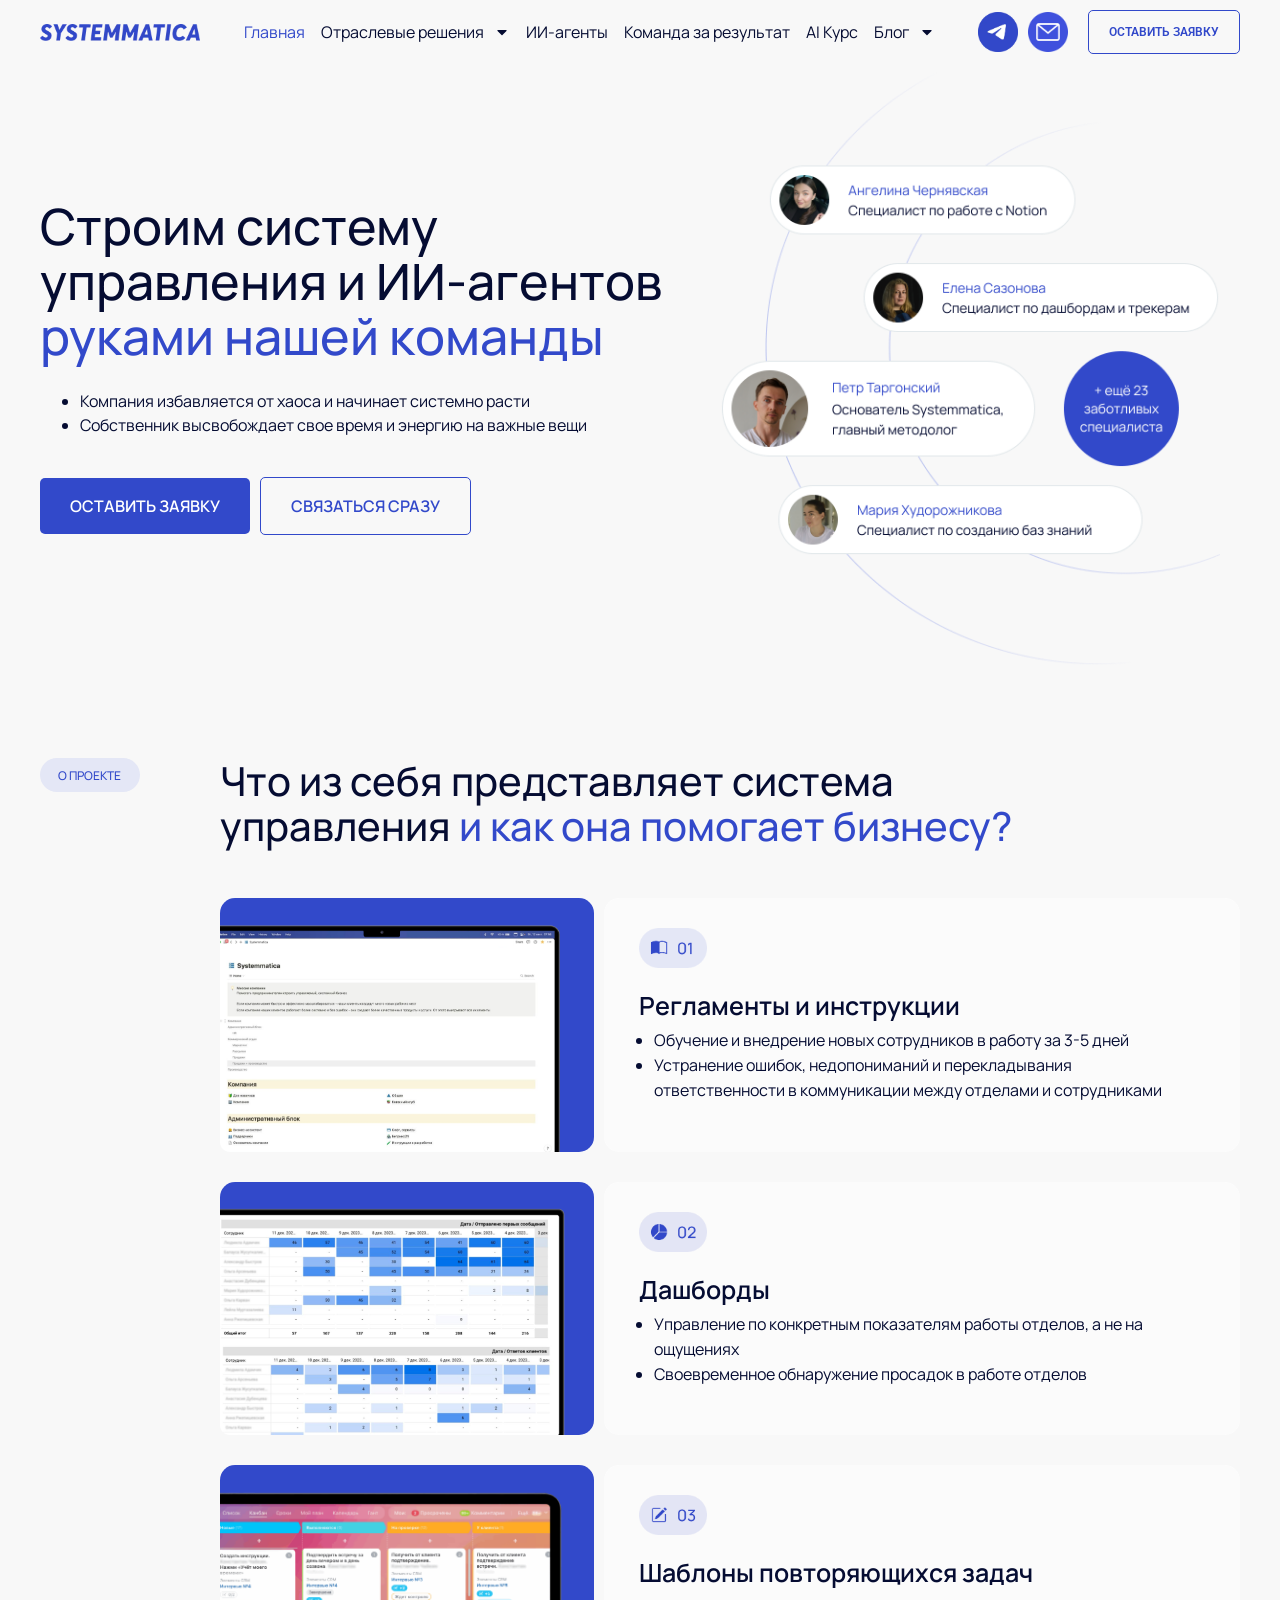
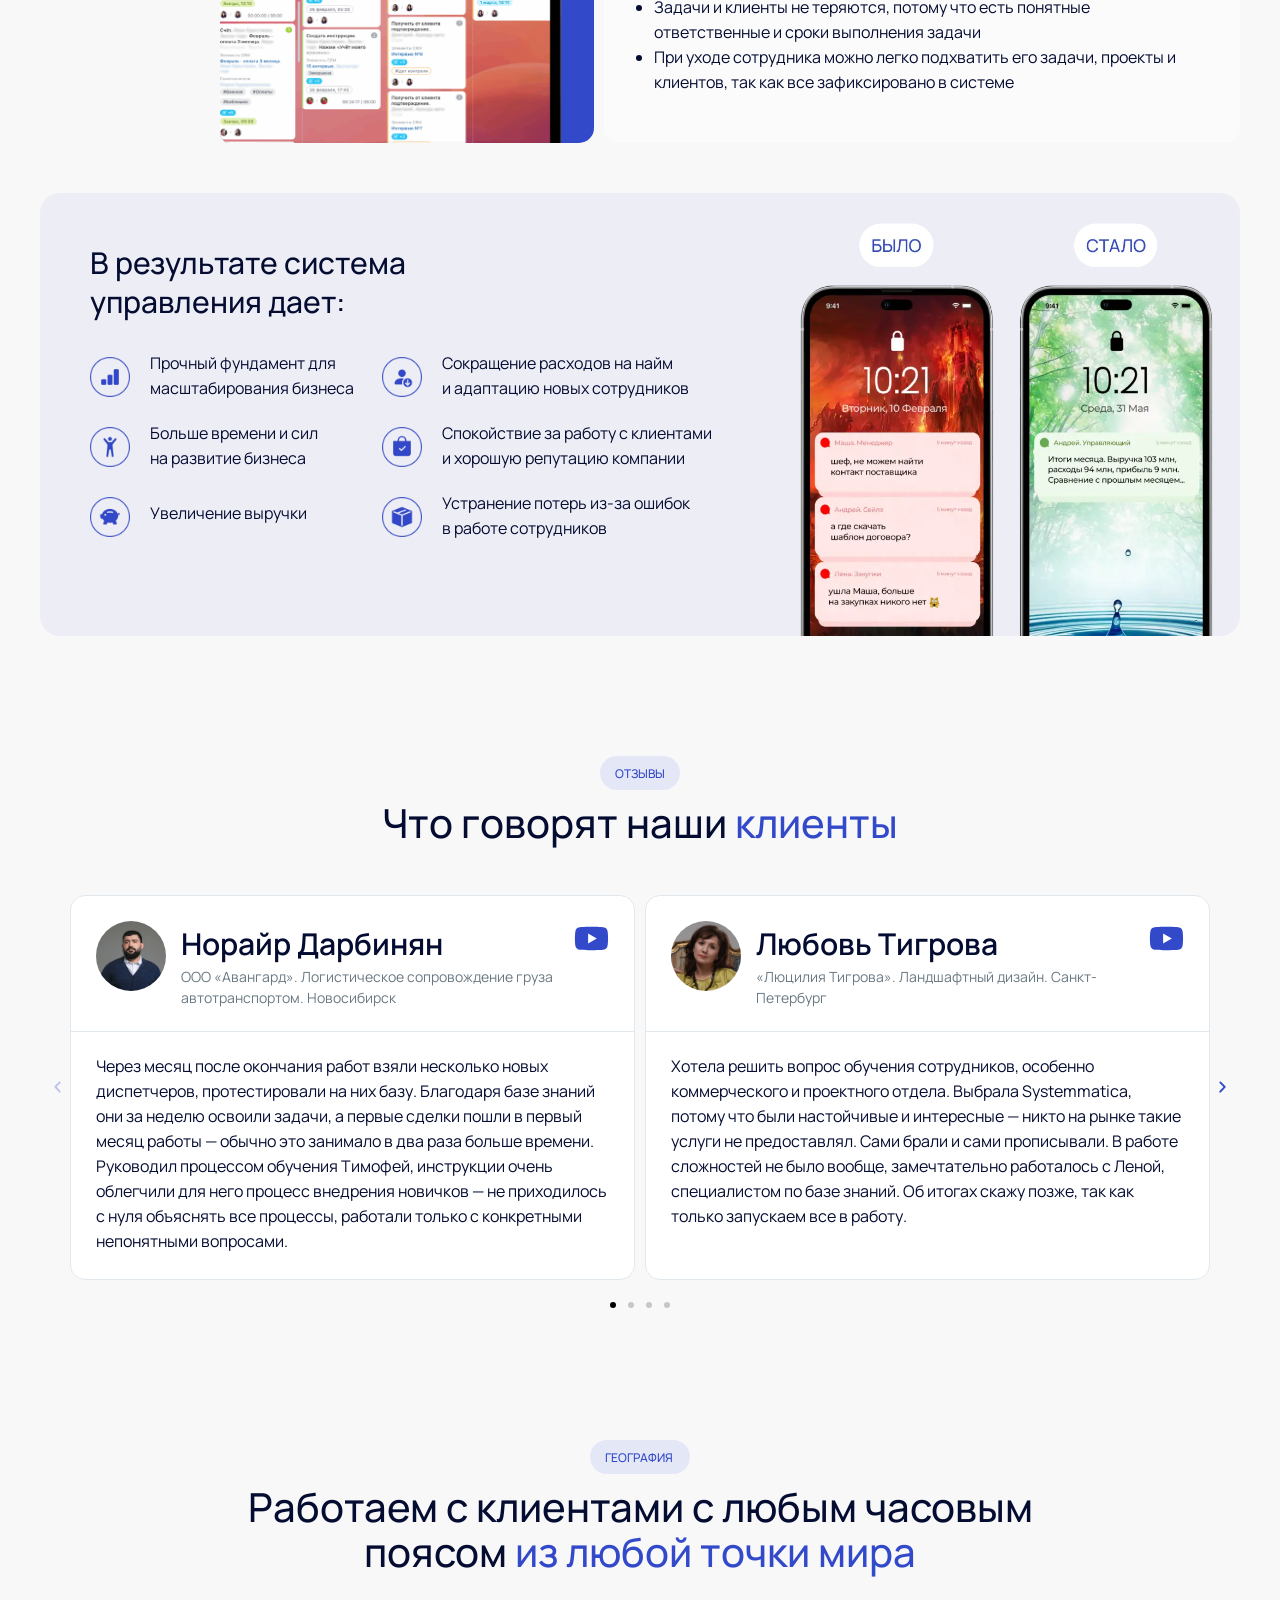
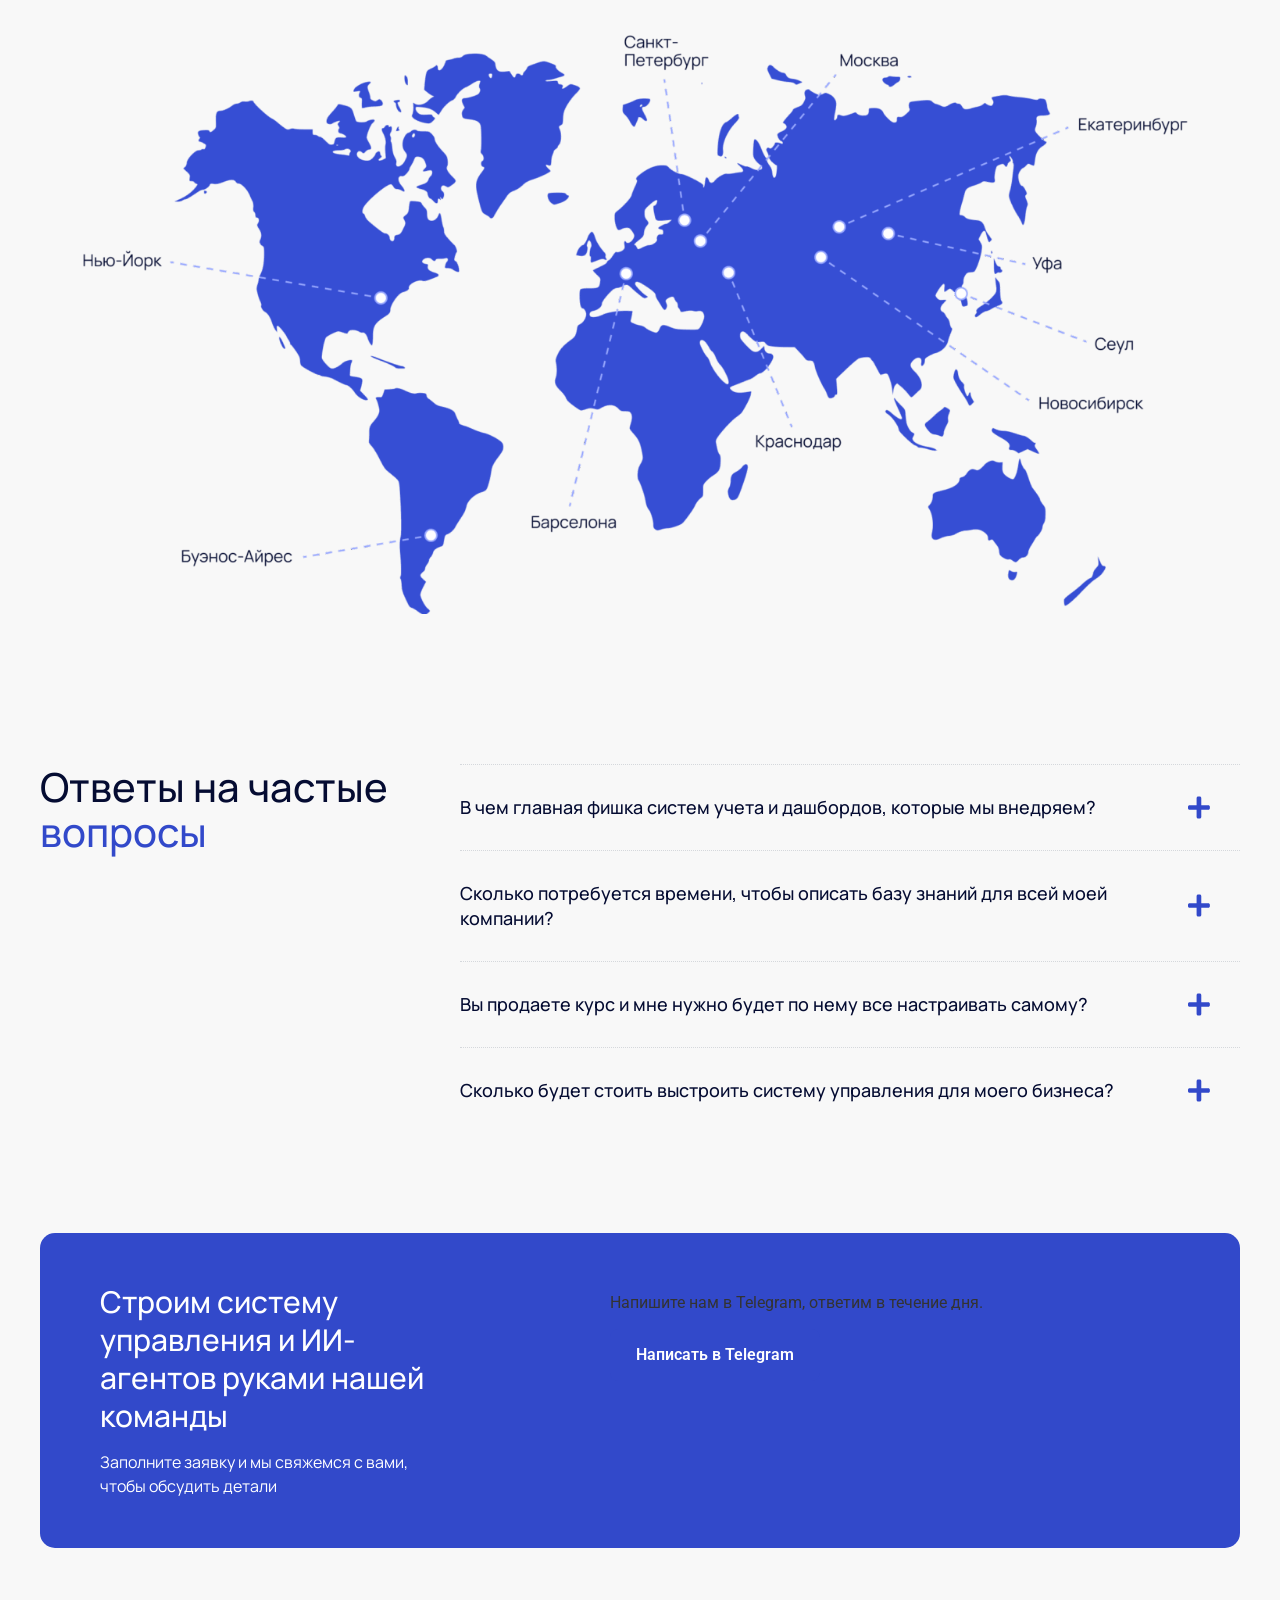
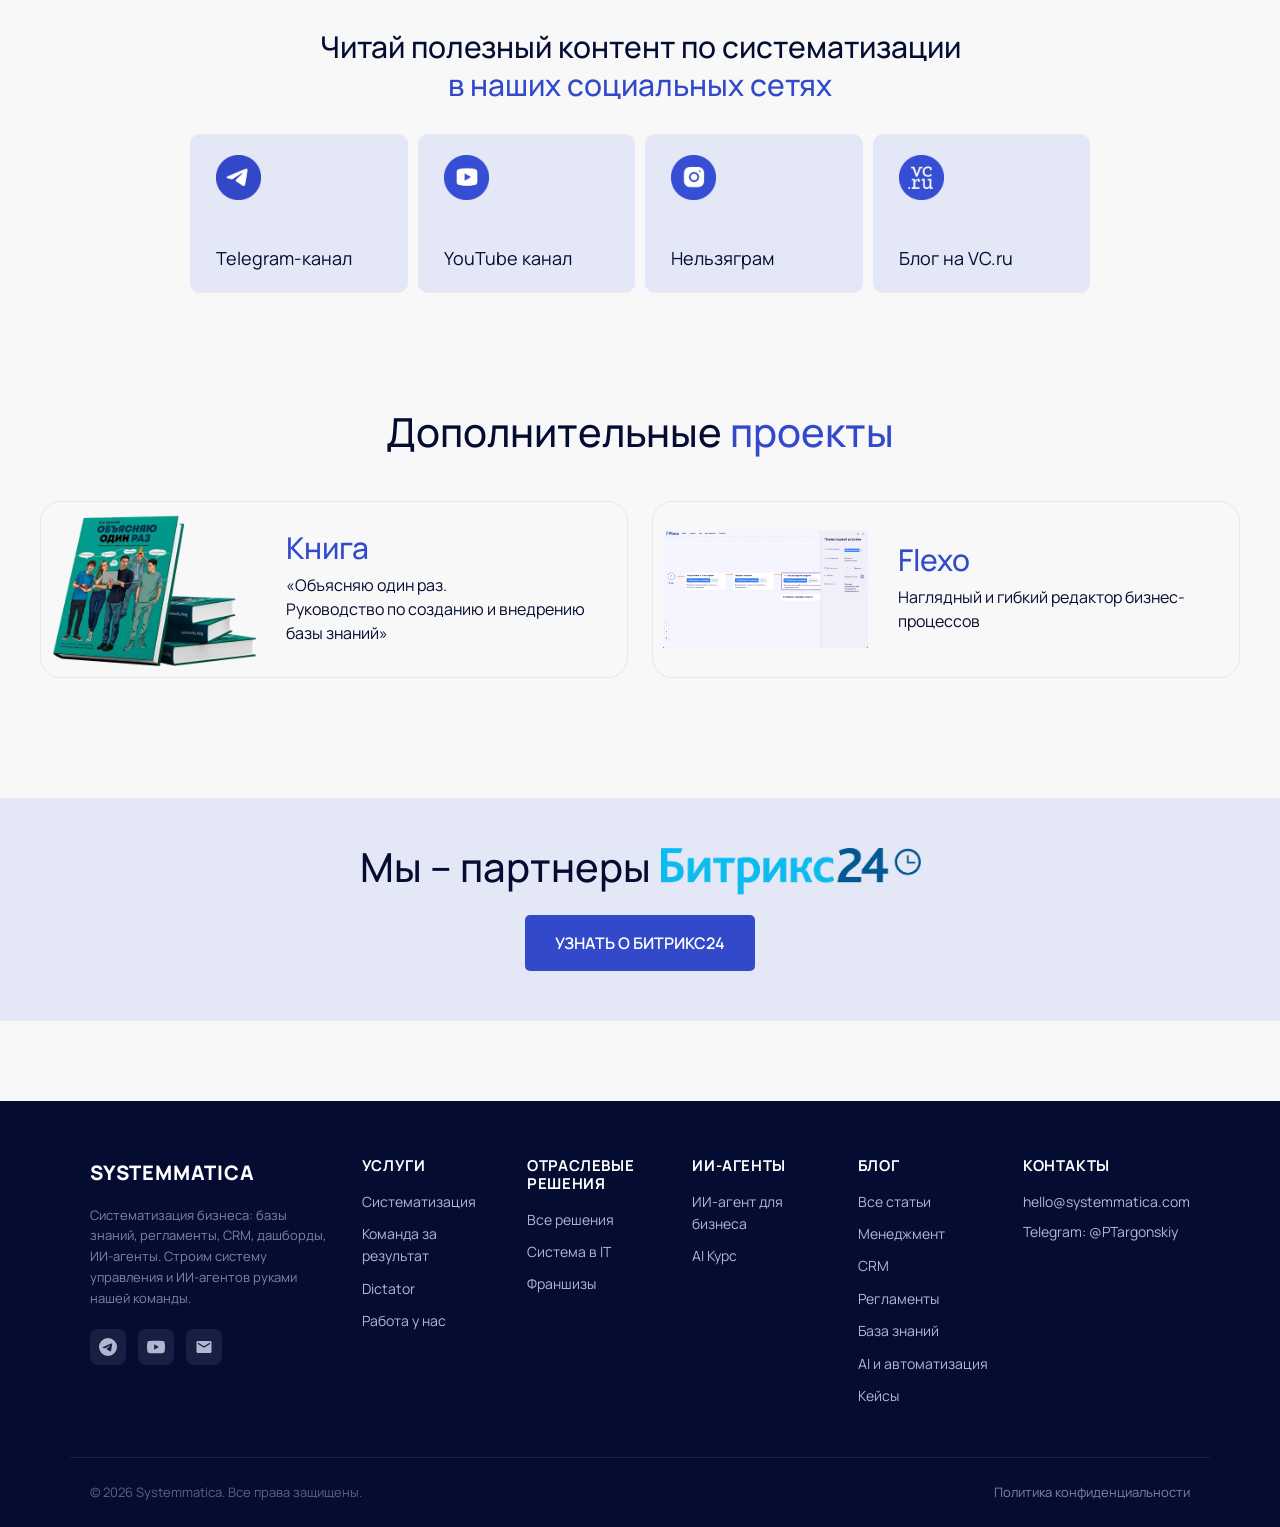
==== commit ee62c299: "Refresh pages from 09.10 live snapshots: new hero, menu, ai-agent, vacancies, book reviews Co-Author" ====
--- a/index.html
+++ b/index.html
@@ -8,32 +8,31 @@
 
 <!-- Поисковая оптимизация от Rank Math Pro - https://rankmath.com/ -->
 <title>Систематизация бизнеса под ключ | Systemmatica</title>
-<meta name="description" content="Систематизация бизнеса: регламенты, база знаний, обучение сотрудников. Построим систему управления за 2 интервью в неделю. Консалтинг, курс и книга."/>
+<meta name="description" content="Систематизация бизнеса: регламенты, база знаний, CRM, дашборды и ИИ-агенты. Строим систему управления руками нашей команды. Консалтинг, курс и книга."/>
 <meta name="robots" content="follow, index, max-snippet:-1, max-video-preview:-1, max-image-preview:large"/>
 <link rel="canonical" href="https://systemmatica.com/" />
 <meta property="og:locale" content="ru_RU" />
 <meta property="og:type" content="website" />
 <meta property="og:title" content="Систематизация бизнеса под ключ | Systemmatica" />
-<meta property="og:description" content="Систематизация бизнеса: регламенты, база знаний, обучение сотрудников. Построим систему управления за 2 интервью в неделю. Консалтинг, курс и книга." />
+<meta property="og:description" content="Систематизация бизнеса: регламенты, база знаний, CRM, дашборды и ИИ-агенты. Строим систему управления руками нашей команды. Консалтинг, курс и книга." />
 <meta property="og:url" content="https://systemmatica.com/" />
-<meta property="og:site_name" content="Systemmatica - системный бизнес за 2 интервью в неделю" />
+<meta property="og:site_name" content="Systemmatica. Система управления и ИИ-агенты руками нашей команды" />
 <meta property="og:updated_time" content="2025-12-30T15:55:45+03:00" />
 <meta property="og:image" content="/wp-content/uploads/Бейдж.webp" />
 <meta property="og:image:secure_url" content="/wp-content/uploads/Бейдж.webp" />
 <meta property="og:image:width" content="1200" />
 <meta property="og:image:height" content="628" />
-<meta property="og:image:alt" content="Systemmatica. Построим систему управления бизнесом  -за 2 интервью в неделю" />
+<meta property="og:image:alt" content="Systemmatica. Система управления и ИИ-агенты руками нашей команды" />
 <meta property="og:image:type" content="image/webp" />
 <meta name="twitter:card" content="summary_large_image" />
 <meta name="twitter:title" content="Систематизация бизнеса под ключ | Systemmatica" />
-<meta name="twitter:description" content="Систематизация бизнеса: регламенты, база знаний, обучение сотрудников. Построим систему управления за 2 интервью в неделю. Консалтинг, курс и книга." />
+<meta name="twitter:description" content="Систематизация бизнеса: регламенты, база знаний, CRM, дашборды и ИИ-агенты. Строим систему управления руками нашей команды. Консалтинг, курс и книга." />
 <meta name="twitter:image" content="/wp-content/uploads/Бейдж.webp" />
 <meta name="twitter:label1" content="Автор" />
 <meta name="twitter:data1" content="Петр Таргонский" />
 <meta name="twitter:label2" content="Время чтения" />
 <meta name="twitter:data2" content="4 минуты" />
-<script type="application/ld+json" class="rank-math-schema-pro">{"@context":"https://schema.org","@graph":[{"@type":"Organization","@id":"https://systemmatica.com/#organization","name":"Systemmatica","url":"https://systemmatica.com","logo":{"@type":"ImageObject","@id":"https://systemmatica.com/#logo","url":"https://systemmatica.com/wp-content/uploads/logo.png","contentUrl":"https://systemmatica.com/wp-content/uploads/logo.png","caption":"Systemmatica - \u0441\u0438\u0441\u0442\u0435\u043c\u043d\u044b\u0439 \u0431\u0438\u0437\u043d\u0435\u0441 \u0437\u0430 2 \u0438\u043d\u0442\u0435\u0440\u0432\u044c\u044e \u0432 \u043d\u0435\u0434\u0435\u043b\u044e","inLanguage":"ru-RU","width":"480","height":"51"},"description":"Systemmatica \u2014 \u043f\u043e\u0441\u0442\u0440\u043e\u0438\u043c \u0441\u0438\u0441\u0442\u0435\u043c\u0443 \u0432 \u0431\u0438\u0437\u043d\u0435\u0441\u0435 \u0437\u0430 2 \u0438\u043d\u0442\u0435\u0440\u0432\u044c\u044e \u0432 \u043d\u0435\u0434\u0435\u043b\u044e. \u0411\u0430\u0437\u044b \u0437\u043d\u0430\u043d\u0438\u0439, \u0441\u0438\u0441\u0442\u0435\u043c\u044b \u0443\u0447\u0435\u0442\u0430 \u0438 \u0434\u0430\u0448\u0431\u043e\u0440\u0434\u044b \u0441 \u0430\u043d\u0430\u043b\u0438\u0442\u0438\u043a\u043e\u0439."},{"@type":"WebSite","@id":"https://systemmatica.com/#website","url":"https://systemmatica.com","name":"Systemmatica - \u0441\u0438\u0441\u0442\u0435\u043c\u043d\u044b\u0439 \u0431\u0438\u0437\u043d\u0435\u0441 \u0437\u0430 2 \u0438\u043d\u0442\u0435\u0440\u0432\u044c\u044e \u0432 \u043d\u0435\u0434\u0435\u043b\u044e","alternateName":"Systemmatica","publisher":{"@id":"https://systemmatica.com/#organization"},"inLanguage":"ru-RU","potentialAction":{"@type":"SearchAction","target":"https://systemmatica.com/?s={search_term_string}","query-input":"required name=search_term_string"}},{"@type":"ImageObject","@id":"https://systemmatica.com/wp-content/uploads/bilo-stalo.webp","url":"https://systemmatica.com/wp-content/uploads/bilo-stalo.webp","width":"200","height":"200","inLanguage":"ru-RU"},{"@type":"WebPage","@id":"https://systemmatica.com/#webpage","url":"https://systemmatica.com/","name":"\u0421\u0438\u0441\u0442\u0435\u043c\u0430\u0442\u0438\u0437\u0430\u0446\u0438\u044f \u0431\u0438\u0437\u043d\u0435\u0441\u0430 \u043f\u043e\u0434 \u043a\u043b\u044e\u0447 | Systemmatica","datePublished":"2025-11-05T01:26:17+03:00","dateModified":"2025-12-30T15:55:45+03:00","about":{"@id":"https://systemmatica.com/#organization"},"isPartOf":{"@id":"https://systemmatica.com/#website"},"primaryImageOfPage":{"@id":"https://systemmatica.com/wp-content/uploads/bilo-stalo.webp"},"inLanguage":"ru-RU"},{"@type":"Person","@id":"https://systemmatica.com/author/mashahudorozhadm/","name":"\u041f\u0435\u0442\u0440 \u0422\u0430\u0440\u0433\u043e\u043d\u0441\u043a\u0438\u0439","url":"https://systemmatica.com/author/mashahudorozhadm/","image":{"@type":"ImageObject","@id":"https://secure.gravatar.com/avatar/053fde21516ad2e49b0e16d481a479d54bbfe196598cf6ff1a212eb6d9fe81a0?s=96&amp;d=mm&amp;r=g","url":"https://secure.gravatar.com/avatar/053fde21516ad2e49b0e16d481a479d54bbfe196598cf6ff1a212eb6d9fe81a0?s=96&amp;d=mm&amp;r=g","caption":"\u041f\u0435\u0442\u0440 \u0422\u0430\u0440\u0433\u043e\u043d\u0441\u043a\u0438\u0439","inLanguage":"ru-RU"},"worksFor":{"@id":"https://systemmatica.com/#organization"}},{"@type":"Article","headline":"\u0421\u0438\u0441\u0442\u0435\u043c\u0430\u0442\u0438\u0437\u0430\u0446\u0438\u044f \u0431\u0438\u0437\u043d\u0435\u0441\u0430 \u043f\u043e\u0434 \u043a\u043b\u044e\u0447 | Systemmatica","description":"\u0421\u0438\u0441\u0442\u0435\u043c\u0430\u0442\u0438\u0437\u0430\u0446\u0438\u044f \u0431\u0438\u0437\u043d\u0435\u0441\u0430: \u0440\u0435\u0433\u043b\u0430\u043c\u0435\u043d\u0442\u044b, \u0431\u0430\u0437\u0430 \u0437\u043d\u0430\u043d\u0438\u0439, \u043e\u0431\u0443\u0447\u0435\u043d\u0438\u0435 \u0441\u043e\u0442\u0440\u0443\u0434\u043d\u0438\u043a\u043e\u0432. \u041f\u043e\u0441\u0442\u0440\u043e\u0438\u043c \u0441\u0438\u0441\u0442\u0435\u043c\u0443 \u0443\u043f\u0440\u0430\u0432\u043b\u0435\u043d\u0438\u044f \u0437\u0430 2 \u0438\u043d\u0442\u0435\u0440\u0432\u044c\u044e \u0432 \u043d\u0435\u0434\u0435\u043b\u044e. \u041a\u043e\u043d\u0441\u0430\u043b\u0442\u0438\u043d\u0433, \u043a\u0443\u0440\u0441 \u0438 \u043a\u043d\u0438\u0433\u0430.","author":{"@id":"https://systemmatica.com/author/mashahudorozhadm/","name":"\u041f\u0435\u0442\u0440 \u0422\u0430\u0440\u0433\u043e\u043d\u0441\u043a\u0438\u0439"},"name":"\u0421\u0438\u0441\u0442\u0435\u043c\u0430\u0442\u0438\u0437\u0430\u0446\u0438\u044f \u0431\u0438\u0437\u043d\u0435\u0441\u0430 \u043f\u043e\u0434 \u043a\u043b\u044e\u0447 | Systemmatica","subjectOf":[{"@type":"FAQPage","name":"\u0421\u0438\u0441\u0442\u0435\u043c\u0430\u0442\u0438\u0437\u0430\u0446\u0438\u044f \u0431\u0438\u0437\u043d\u0435\u0441\u0430 \u043f\u043e\u0434 \u043a\u043b\u044e\u0447 | Systemmatica","url":"https://systemmatica.com/","datePublished":"2025-11-05T01:26:17+03:00","dateModified":"2025-12-30T15:55:45+03:00","mainEntity":[{"@type":"Question","name":"\u0412 \u0447\u0435\u043c \u0433\u043b\u0430\u0432\u043d\u0430\u044f \u0444\u0438\u0448\u043a\u0430 \u0441\u0438\u0441\u0442\u0435\u043c \u0443\u0447\u0435\u0442\u0430 \u0438 \u0434\u0430\u0448\u0431\u043e\u0440\u0434\u043e\u0432, \u043a\u043e\u0442\u043e\u0440\u044b\u0435 \u043c\u044b \u0432\u043d\u0435\u0434\u0440\u044f\u0435\u043c?","acceptedAnswer":{"@type":"Answer","text":"\u0412 \u0441\u0438\u0441\u0442\u0435\u043c\u0435 \u0443\u0447\u0435\u0442\u0430 \u0432\u0435\u0434\u0443\u0442\u0441\u044f \u0432\u0441\u0435 \u043a\u043b\u0438\u0435\u043d\u0442\u044b, \u043f\u0440\u043e\u0435\u043a\u0442\u044b, \u0437\u0430\u0434\u0430\u0447\u0438, \u0441\u043e\u0442\u0440\u0443\u0434\u043d\u0438\u043a\u0438, \u0441\u0447\u0435\u0442\u0430, \u043f\u043e\u0441\u0442\u0430\u0432\u043a\u0438 \u0438 \u0442.\u0434. \u041a\u043b\u044e\u0447\u0435\u0432\u043e\u0435 \u0432 \u043d\u0430\u0448\u0435\u043c \u043f\u043e\u0434\u0445\u043e\u0434\u0435 \u2014 \u043d\u0430 \u043a\u0430\u0436\u0434\u0443\u044e \u0441\u0443\u0449\u043d\u043e\u0441\u0442\u044c \u0435\u0441\u0442\u044c \u043c\u0438\u043d\u0438\u043c\u0443\u043c \u043e\u0434\u043d\u0430 \u0434\u043e\u0441\u043a\u0430 \u0441\u043e \u0441\u0442\u0430\u0434\u0438\u044f\u043c\u0438, \u043d\u0430 \u043a\u0430\u0436\u0434\u044b\u0439 \u044d\u0442\u0430\u043f \u0441\u043e\u0437\u0434\u0430\u0451\u0442\u0441\u044f \u043c\u0438\u043d\u0438\u043c\u0443\u043c \u043e\u0434\u043d\u0430 \u0430\u0432\u0442\u043e\u043c\u0430\u0442\u0438\u0447\u0435\u0441\u043a\u0430\u044f \u0437\u0430\u0434\u0430\u0447\u0430 \u0441\u043e \u0441\u0441\u044b\u043b\u043a\u043e\u0439 \u043d\u0430 \u0438\u043d\u0441\u0442\u0440\u0443\u043a\u0446\u0438\u044e, \u043a\u0430\u043a \u0435\u0451 \u0432\u044b\u043f\u043e\u043b\u043d\u044f\u0442\u044c. \u0414\u0430\u0448\u0431\u043e\u0440\u0434\u044b \u0441\u043e\u0437\u0434\u0430\u044e\u0442\u0441\u044f, \u0447\u0442\u043e\u0431\u044b \u0441\u043e\u0431\u0441\u0442\u0432\u0435\u043d\u043d\u0438\u043a \u0438 \u0440\u0443\u043a\u043e\u0432\u043e\u0434\u0438\u0442\u0435\u043b\u0438 \u0432\u0438\u0434\u0435\u043b\u0438 \u043a\u043b\u044e\u0447\u0435\u0432\u044b\u0435 \u043f\u043e\u043a\u0430\u0437\u0430\u0442\u0435\u043b\u0438 \u0431\u0438\u0437\u043d\u0435\u0441\u0430."}},{"@type":"Question","name":"\u0421\u043a\u043e\u043b\u044c\u043a\u043e \u043f\u043e\u0442\u0440\u0435\u0431\u0443\u0435\u0442\u0441\u044f \u0432\u0440\u0435\u043c\u0435\u043d\u0438, \u0447\u0442\u043e\u0431\u044b \u043e\u043f\u0438\u0441\u0430\u0442\u044c \u0431\u0430\u0437\u0443 \u0437\u043d\u0430\u043d\u0438\u0439 \u0434\u043b\u044f \u0432\u0441\u0435\u0439 \u043c\u043e\u0435\u0439 \u043a\u043e\u043c\u043f\u0430\u043d\u0438\u0438?","acceptedAnswer":{"@type":"Answer","text":"\u0417\u0430\u0432\u0438\u0441\u0438\u0442 \u043e\u0442 \u0432\u0430\u0448\u0435\u0433\u043e \u0437\u0430\u043f\u0440\u043e\u0441\u0430, \u0432\u043d\u0443\u0442\u0440\u0435\u043d\u043d\u0438\u0445 \u043f\u0440\u043e\u0446\u0435\u0441\u0441\u043e\u0432 \u0438 \u043a\u043e\u043b\u0438\u0447\u0435\u0441\u0442\u0432\u0430 \u0441\u043e\u0442\u0440\u0443\u0434\u043d\u0438\u043a\u043e\u0432. \u0412 \u0441\u0440\u0435\u0434\u043d\u0435\u043c \u043e\u043f\u0438\u0441\u0430\u043d\u0438\u0435 \u0432\u0441\u0435\u0439 \u0431\u0430\u0437\u044b \u0437\u043d\u0430\u043d\u0438\u0439 \u043a\u043e\u043c\u043f\u0430\u043d\u0438\u0438 \u0437\u0430\u043d\u0438\u043c\u0430\u0435\u0442 \u043e\u0442 3 \u0434\u043e 6 \u043c\u0435\u0441\u044f\u0446\u0435\u0432."}},{"@type":"Question","name":"\u0412\u044b \u043f\u0440\u043e\u0434\u0430\u0435\u0442\u0435 \u043a\u0443\u0440\u0441 \u0438 \u043c\u043d\u0435 \u043d\u0443\u0436\u043d\u043e \u0431\u0443\u0434\u0435\u0442 \u043f\u043e \u043d\u0435\u043c\u0443 \u0432\u0441\u0435 \u043d\u0430\u0441\u0442\u0440\u0430\u0438\u0432\u0430\u0442\u044c \u0441\u0430\u043c\u043e\u043c\u0443?","acceptedAnswer":{"@type":"Answer","text":"\u041d\u0435\u0442, \u043c\u044b \u0432\u0441\u0435 \u0434\u0435\u043b\u0430\u0435\u043c \u0441\u0432\u043e\u0438\u043c\u0438 \u0440\u0443\u043a\u0430\u043c\u0438. \u041e\u0442 \u0432\u0430\u0441 \u0442\u0440\u0435\u0431\u0443\u0435\u0442\u0441\u044f \u0432\u044b\u0445\u043e\u0434\u0438\u0442\u044c \u0441 \u043d\u0430\u043c\u0438 \u043d\u0430 Zoom-\u0437\u0432\u043e\u043d\u043a\u0438 2 \u0440\u0430\u0437\u0430 \u0432 \u043d\u0435\u0434\u0435\u043b\u044e \u0438 \u0440\u0430\u0441\u0441\u043a\u0430\u0437\u044b\u0432\u0430\u0442\u044c \u043e \u0432\u0430\u0448\u0438\u0445 \u043f\u0440\u043e\u0446\u0435\u0441\u0441\u0430\u0445. \u041e\u0441\u0442\u0430\u043b\u044c\u043d\u043e\u0435 \u043c\u044b \u0441\u0434\u0435\u043b\u0430\u0435\u043c \u0441\u0430\u043c\u0438 \u2013 \u0441\u043e\u0437\u0434\u0430\u0434\u0438\u043c \u0438\u043d\u0441\u0442\u0440\u0443\u043a\u0446\u0438\u0438 \u0438 \u043e\u0444\u043e\u0440\u043c\u0438\u043c \u0438\u0445 \u0432 \u0431\u0430\u0437\u0443 \u0437\u043d\u0430\u043d\u0438\u0439."}},{"@type":"Question","name":"\u0421\u043a\u043e\u043b\u044c\u043a\u043e \u0431\u0443\u0434\u0435\u0442 \u0441\u0442\u043e\u0438\u0442\u044c \u0432\u044b\u0441\u0442\u0440\u043e\u0438\u0442\u044c \u0441\u0438\u0441\u0442\u0435\u043c\u0443 \u0443\u043f\u0440\u0430\u0432\u043b\u0435\u043d\u0438\u044f \u0434\u043b\u044f \u043c\u043e\u0435\u0433\u043e \u0431\u0438\u0437\u043d\u0435\u0441\u0430?","acceptedAnswer":{"@type":"Answer","text":"\u0417\u0430\u043f\u0438\u0448\u0438\u0442\u0435\u0441\u044c \u043d\u0430 \u0437\u0432\u043e\u043d\u043e\u043a \u0441 \u043d\u0430\u0448\u0438\u043c \u044d\u043a\u0441\u043f\u0435\u0440\u0442\u043e\u043c \u2014 \u043e\u043d \u043f\u043e\u0434\u0440\u043e\u0431\u043d\u0435\u0435 \u0440\u0430\u0441\u0441\u043a\u0430\u0436\u0435\u0442 \u043e \u0432\u0441\u0435\u0445 \u0443\u0441\u043b\u043e\u0432\u0438\u044f\u0445 \u0438 \u0441\u0442\u043e\u0438\u043c\u043e\u0441\u0442\u0438 \u0437\u0430 \u043f\u0440\u043e\u0435\u043a\u0442."}}]}],"@id":"https://systemmatica.com/#schema-6999","isPartOf":{"@id":"https://systemmatica.com/#webpage"},"publisher":{"@id":"https://systemmatica.com/#organization"},"image":{"@id":"https://systemmatica.com/wp-content/uploads/bilo-stalo.webp"},"inLanguage":"ru-RU","mainEntityOfPage":{"@id":"https://systemmatica.com/#webpage"}}]}</script>
+<script type="application/ld+json" class="rank-math-schema-pro">{"@context":"https://schema.org","@graph":[{"@type":"Organization","@id":"https://systemmatica.com/#organization","name":"Systemmatica","url":"https://systemmatica.com","logo":{"@type":"ImageObject","@id":"https://systemmatica.com/#logo","url":"https://systemmatica.com/wp-content/uploads/logo.png","contentUrl":"https://systemmatica.com/wp-content/uploads/logo.png","caption":"Systemmatica. \u0421\u0438\u0441\u0442\u0435\u043c\u0430 \u0443\u043f\u0440\u0430\u0432\u043b\u0435\u043d\u0438\u044f \u0438 \u0418\u0418-\u0430\u0433\u0435\u043d\u0442\u044b \u0440\u0443\u043a\u0430\u043c\u0438 \u043d\u0430\u0448\u0435\u0439 \u043a\u043e\u043c\u0430\u043d\u0434\u044b","inLanguage":"ru-RU","width":"480","height":"51"},"description":"\u0421\u0442\u0440\u043e\u0438\u043c \u0441\u0438\u0441\u0442\u0435\u043c\u0443 \u0443\u043f\u0440\u0430\u0432\u043b\u0435\u043d\u0438\u044f \u0438 \u0418\u0418-\u0430\u0433\u0435\u043d\u0442\u043e\u0432 \u0440\u0443\u043a\u0430\u043c\u0438 \u043d\u0430\u0448\u0435\u0439 \u043a\u043e\u043c\u0430\u043d\u0434\u044b: \u0431\u0430\u0437\u044b \u0437\u043d\u0430\u043d\u0438\u0439, \u0441\u0438\u0441\u0442\u0435\u043c\u044b \u0443\u0447\u0451\u0442\u0430, \u0434\u0430\u0448\u0431\u043e\u0440\u0434\u044b \u0441 \u0430\u043d\u0430\u043b\u0438\u0442\u0438\u043a\u043e\u0439 \u0438 \u0418\u0418-\u0430\u0433\u0435\u043d\u0442\u044b \u043f\u043e\u0434 \u0432\u0430\u0448\u0438 \u043f\u0440\u043e\u0446\u0435\u0441\u0441\u044b."},{"@type":"WebSite","@id":"https://systemmatica.com/#website","url":"https://systemmatica.com","name":"Systemmatica. \u0421\u0438\u0441\u0442\u0435\u043c\u0430 \u0443\u043f\u0440\u0430\u0432\u043b\u0435\u043d\u0438\u044f \u0438 \u0418\u0418-\u0430\u0433\u0435\u043d\u0442\u044b \u0440\u0443\u043a\u0430\u043c\u0438 \u043d\u0430\u0448\u0435\u0439 \u043a\u043e\u043c\u0430\u043d\u0434\u044b","alternateName":"Systemmatica","publisher":{"@id":"https://systemmatica.com/#organization"},"inLanguage":"ru-RU","potentialAction":{"@type":"SearchAction","target":"https://systemmatica.com/?s={search_term_string}","query-input":"required name=search_term_string"}},{"@type":"ImageObject","@id":"https://systemmatica.com/wp-content/uploads/bilo-stalo.webp","url":"https://systemmatica.com/wp-content/uploads/bilo-stalo.webp","width":"200","height":"200","inLanguage":"ru-RU"},{"@type":"WebPage","@id":"https://systemmatica.com/#webpage","url":"https://systemmatica.com/","name":"\u0421\u0438\u0441\u0442\u0435\u043c\u0430\u0442\u0438\u0437\u0430\u0446\u0438\u044f \u0431\u0438\u0437\u043d\u0435\u0441\u0430 \u043f\u043e\u0434 \u043a\u043b\u044e\u0447 | Systemmatica","datePublished":"2025-11-05T01:26:17+03:00","dateModified":"2025-12-30T15:55:45+03:00","about":{"@id":"https://systemmatica.com/#organization"},"isPartOf":{"@id":"https://systemmatica.com/#website"},"primaryImageOfPage":{"@id":"https://systemmatica.com/wp-content/uploads/bilo-stalo.webp"},"inLanguage":"ru-RU"},{"@type":"Person","@id":"https://systemmatica.com/author/mashahudorozhadm/","name":"\u041f\u0435\u0442\u0440 \u0422\u0430\u0440\u0433\u043e\u043d\u0441\u043a\u0438\u0439","url":"https://systemmatica.com/author/mashahudorozhadm/","image":{"@type":"ImageObject","@id":"https://secure.gravatar.com/avatar/053fde21516ad2e49b0e16d481a479d54bbfe196598cf6ff1a212eb6d9fe81a0?s=96&amp;d=mm&amp;r=g","url":"https://secure.gravatar.com/avatar/053fde21516ad2e49b0e16d481a479d54bbfe196598cf6ff1a212eb6d9fe81a0?s=96&amp;d=mm&amp;r=g","caption":"\u041f\u0435\u0442\u0440 \u0422\u0430\u0440\u0433\u043e\u043d\u0441\u043a\u0438\u0439","inLanguage":"ru-RU"},"worksFor":{"@id":"https://systemmatica.com/#organization"}},{"@type":"Article","headline":"\u0421\u0438\u0441\u0442\u0435\u043c\u0430\u0442\u0438\u0437\u0430\u0446\u0438\u044f \u0431\u0438\u0437\u043d\u0435\u0441\u0430 \u043f\u043e\u0434 \u043a\u043b\u044e\u0447 | Systemmatica","description":"\u0421\u0438\u0441\u0442\u0435\u043c\u0430\u0442\u0438\u0437\u0430\u0446\u0438\u044f \u0431\u0438\u0437\u043d\u0435\u0441\u0430: \u0440\u0435\u0433\u043b\u0430\u043c\u0435\u043d\u0442\u044b, \u0431\u0430\u0437\u0430 \u0437\u043d\u0430\u043d\u0438\u0439, CRM, \u0434\u0430\u0448\u0431\u043e\u0440\u0434\u044b \u0438 \u0418\u0418-\u0430\u0433\u0435\u043d\u0442\u044b. \u0421\u0442\u0440\u043e\u0438\u043c \u0441\u0438\u0441\u0442\u0435\u043c\u0443 \u0443\u043f\u0440\u0430\u0432\u043b\u0435\u043d\u0438\u044f \u0440\u0443\u043a\u0430\u043c\u0438 \u043d\u0430\u0448\u0435\u0439 \u043a\u043e\u043c\u0430\u043d\u0434\u044b. \u041a\u043e\u043d\u0441\u0430\u043b\u0442\u0438\u043d\u0433, \u043a\u0443\u0440\u0441 \u0438 \u043a\u043d\u0438\u0433\u0430.","author":{"@id":"https://systemmatica.com/author/mashahudorozhadm/","name":"\u041f\u0435\u0442\u0440 \u0422\u0430\u0440\u0433\u043e\u043d\u0441\u043a\u0438\u0439"},"name":"\u0421\u0438\u0441\u0442\u0435\u043c\u0430\u0442\u0438\u0437\u0430\u0446\u0438\u044f \u0431\u0438\u0437\u043d\u0435\u0441\u0430 \u043f\u043e\u0434 \u043a\u043b\u044e\u0447 | Systemmatica","subjectOf":[{"@type":"FAQPage","name":"\u0421\u0438\u0441\u0442\u0435\u043c\u0430\u0442\u0438\u0437\u0430\u0446\u0438\u044f \u0431\u0438\u0437\u043d\u0435\u0441\u0430 \u043f\u043e\u0434 \u043a\u043b\u044e\u0447 | Systemmatica","url":"https://systemmatica.com/","datePublished":"2025-11-05T01:26:17+03:00","dateModified":"2025-12-30T15:55:45+03:00","mainEntity":[{"@type":"Question","name":"\u0412 \u0447\u0435\u043c \u0433\u043b\u0430\u0432\u043d\u0430\u044f \u0444\u0438\u0448\u043a\u0430 \u0441\u0438\u0441\u0442\u0435\u043c \u0443\u0447\u0435\u0442\u0430 \u0438 \u0434\u0430\u0448\u0431\u043e\u0440\u0434\u043e\u0432, \u043a\u043e\u0442\u043e\u0440\u044b\u0435 \u043c\u044b \u0432\u043d\u0435\u0434\u0440\u044f\u0435\u043c?","acceptedAnswer":{"@type":"Answer","text":"\u0412 \u0441\u0438\u0441\u0442\u0435\u043c\u0435 \u0443\u0447\u0435\u0442\u0430 \u0432\u0435\u0434\u0443\u0442\u0441\u044f \u0432\u0441\u0435 \u043a\u043b\u0438\u0435\u043d\u0442\u044b, \u043f\u0440\u043e\u0435\u043a\u0442\u044b, \u0437\u0430\u0434\u0430\u0447\u0438, \u0441\u043e\u0442\u0440\u0443\u0434\u043d\u0438\u043a\u0438, \u0441\u0447\u0435\u0442\u0430, \u043f\u043e\u0441\u0442\u0430\u0432\u043a\u0438 \u0438 \u0442.\u0434. \u041a\u043b\u044e\u0447\u0435\u0432\u043e\u0435 \u0432 \u043d\u0430\u0448\u0435\u043c \u043f\u043e\u0434\u0445\u043e\u0434\u0435 \u2014 \u043d\u0430 \u043a\u0430\u0436\u0434\u0443\u044e \u0441\u0443\u0449\u043d\u043e\u0441\u0442\u044c \u0435\u0441\u0442\u044c \u043c\u0438\u043d\u0438\u043c\u0443\u043c \u043e\u0434\u043d\u0430 \u0434\u043e\u0441\u043a\u0430 \u0441\u043e \u0441\u0442\u0430\u0434\u0438\u044f\u043c\u0438, \u043d\u0430 \u043a\u0430\u0436\u0434\u044b\u0439 \u044d\u0442\u0430\u043f \u0441\u043e\u0437\u0434\u0430\u0451\u0442\u0441\u044f \u043c\u0438\u043d\u0438\u043c\u0443\u043c \u043e\u0434\u043d\u0430 \u0430\u0432\u0442\u043e\u043c\u0430\u0442\u0438\u0447\u0435\u0441\u043a\u0430\u044f \u0437\u0430\u0434\u0430\u0447\u0430 \u0441\u043e \u0441\u0441\u044b\u043b\u043a\u043e\u0439 \u043d\u0430 \u0438\u043d\u0441\u0442\u0440\u0443\u043a\u0446\u0438\u044e, \u043a\u0430\u043a \u0435\u0451 \u0432\u044b\u043f\u043e\u043b\u043d\u044f\u0442\u044c. \u0414\u0430\u0448\u0431\u043e\u0440\u0434\u044b \u0441\u043e\u0437\u0434\u0430\u044e\u0442\u0441\u044f, \u0447\u0442\u043e\u0431\u044b \u0441\u043e\u0431\u0441\u0442\u0432\u0435\u043d\u043d\u0438\u043a \u0438 \u0440\u0443\u043a\u043e\u0432\u043e\u0434\u0438\u0442\u0435\u043b\u0438 \u0432\u0438\u0434\u0435\u043b\u0438 \u043a\u043b\u044e\u0447\u0435\u0432\u044b\u0435 \u043f\u043e\u043a\u0430\u0437\u0430\u0442\u0435\u043b\u0438 \u0431\u0438\u0437\u043d\u0435\u0441\u0430."}},{"@type":"Question","name":"\u0421\u043a\u043e\u043b\u044c\u043a\u043e \u043f\u043e\u0442\u0440\u0435\u0431\u0443\u0435\u0442\u0441\u044f \u0432\u0440\u0435\u043c\u0435\u043d\u0438, \u0447\u0442\u043e\u0431\u044b \u043e\u043f\u0438\u0441\u0430\u0442\u044c \u0431\u0430\u0437\u0443 \u0437\u043d\u0430\u043d\u0438\u0439 \u0434\u043b\u044f \u0432\u0441\u0435\u0439 \u043c\u043e\u0435\u0439 \u043a\u043e\u043c\u043f\u0430\u043d\u0438\u0438?","acceptedAnswer":{"@type":"Answer","text":"\u0417\u0430\u0432\u0438\u0441\u0438\u0442 \u043e\u0442 \u0432\u0430\u0448\u0435\u0433\u043e \u0437\u0430\u043f\u0440\u043e\u0441\u0430, \u0432\u043d\u0443\u0442\u0440\u0435\u043d\u043d\u0438\u0445 \u043f\u0440\u043e\u0446\u0435\u0441\u0441\u043e\u0432 \u0438 \u043a\u043e\u043b\u0438\u0447\u0435\u0441\u0442\u0432\u0430 \u0441\u043e\u0442\u0440\u0443\u0434\u043d\u0438\u043a\u043e\u0432. \u0412 \u0441\u0440\u0435\u0434\u043d\u0435\u043c \u043e\u043f\u0438\u0441\u0430\u043d\u0438\u0435 \u0432\u0441\u0435\u0439 \u0431\u0430\u0437\u044b \u0437\u043d\u0430\u043d\u0438\u0439 \u043a\u043e\u043c\u043f\u0430\u043d\u0438\u0438 \u0437\u0430\u043d\u0438\u043c\u0430\u0435\u0442 \u043e\u0442 3 \u0434\u043e 6 \u043c\u0435\u0441\u044f\u0446\u0435\u0432."}},{"@type":"Question","name":"\u0412\u044b \u043f\u0440\u043e\u0434\u0430\u0435\u0442\u0435 \u043a\u0443\u0440\u0441 \u0438 \u043c\u043d\u0435 \u043d\u0443\u0436\u043d\u043e \u0431\u0443\u0434\u0435\u0442 \u043f\u043e \u043d\u0435\u043c\u0443 \u0432\u0441\u0435 \u043d\u0430\u0441\u0442\u0440\u0430\u0438\u0432\u0430\u0442\u044c \u0441\u0430\u043c\u043e\u043c\u0443?","acceptedAnswer":{"@type":"Answer","text":"\u041d\u0435\u0442, \u043c\u044b \u0432\u0441\u0435 \u0434\u0435\u043b\u0430\u0435\u043c \u0441\u0432\u043e\u0438\u043c\u0438 \u0440\u0443\u043a\u0430\u043c\u0438. \u041e\u0442 \u0432\u0430\u0441 \u0442\u0440\u0435\u0431\u0443\u0435\u0442\u0441\u044f \u0432\u044b\u0445\u043e\u0434\u0438\u0442\u044c \u0441 \u043d\u0430\u043c\u0438 \u043d\u0430 Zoom-\u0437\u0432\u043e\u043d\u043a\u0438 2 \u0440\u0430\u0437\u0430 \u0432 \u043d\u0435\u0434\u0435\u043b\u044e \u0438 \u0440\u0430\u0441\u0441\u043a\u0430\u0437\u044b\u0432\u0430\u0442\u044c \u043e \u0432\u0430\u0448\u0438\u0445 \u043f\u0440\u043e\u0446\u0435\u0441\u0441\u0430\u0445. \u041e\u0441\u0442\u0430\u043b\u044c\u043d\u043e\u0435 \u043c\u044b \u0441\u0434\u0435\u043b\u0430\u0435\u043c \u0441\u0430\u043c\u0438 \u2013 \u0441\u043e\u0437\u0434\u0430\u0434\u0438\u043c \u0438\u043d\u0441\u0442\u0440\u0443\u043a\u0446\u0438\u0438 \u0438 \u043e\u0444\u043e\u0440\u043c\u0438\u043c \u0438\u0445 \u0432 \u0431\u0430\u0437\u0443 \u0437\u043d\u0430\u043d\u0438\u0439."}},{"@type":"Question","name":"\u0421\u043a\u043e\u043b\u044c\u043a\u043e \u0431\u0443\u0434\u0435\u0442 \u0441\u0442\u043e\u0438\u0442\u044c \u0432\u044b\u0441\u0442\u0440\u043e\u0438\u0442\u044c \u0441\u0438\u0441\u0442\u0435\u043c\u0443 \u0443\u043f\u0440\u0430\u0432\u043b\u0435\u043d\u0438\u044f \u0434\u043b\u044f \u043c\u043e\u0435\u0433\u043e \u0431\u0438\u0437\u043d\u0435\u0441\u0430?","acceptedAnswer":{"@type":"Answer","text":"\u0417\u0430\u043f\u0438\u0448\u0438\u0442\u0435\u0441\u044c \u043d\u0430 \u0437\u0432\u043e\u043d\u043e\u043a \u0441 \u043d\u0430\u0448\u0438\u043c \u044d\u043a\u0441\u043f\u0435\u0440\u0442\u043e\u043c \u2014 \u043e\u043d \u043f\u043e\u0434\u0440\u043e\u0431\u043d\u0435\u0435 \u0440\u0430\u0441\u0441\u043a\u0430\u0436\u0435\u0442 \u043e \u0432\u0441\u0435\u0445 \u0443\u0441\u043b\u043e\u0432\u0438\u044f\u0445 \u0438 \u0441\u0442\u043e\u0438\u043c\u043e\u0441\u0442\u0438 \u0437\u0430 \u043f\u0440\u043e\u0435\u043a\u0442."}}]}],"@id":"https://systemmatica.com/#schema-6999","isPartOf":{"@id":"https://systemmatica.com/#webpage"},"publisher":{"@id":"https://systemmatica.com/#organization"},"image":{"@id":"https://systemmatica.com/wp-content/uploads/bilo-stalo.webp"},"inLanguage":"ru-RU","mainEntityOfPage":{"@id":"https://systemmatica.com/#webpage"}}]}</script>
 <!-- /Rank Math WordPress SEO плагин -->
 
 <link rel='dns-prefetch' href='//www.googletagmanager.com' />
@@ -83,7 +82,7 @@
 <link rel='stylesheet' id='widget-image-css' href='/wp-content/plugins/elementor/assets/css/widget-image.min.css?ver=3.35.6' media='all' />
 <link rel='stylesheet' id='widget-nav-menu-css' href='/wp-content/plugins/elementor-pro/assets/css/widget-nav-menu.min.css?ver=3.27.4' media='all' />
 <link rel='stylesheet' id='e-sticky-css' href='/wp-content/plugins/elementor-pro/assets/css/modules/sticky.min.css?ver=3.27.4' media='all' />
-<link rel='stylesheet' id='elementor-post-8-css' href='/wp-content/uploads/elementor/css/post-8.css?ver=1790129688' media='all' />
+<link rel='stylesheet' id='elementor-post-8-css' href='/wp-content/uploads/elementor/css/post-8.css?ver=1791528994' media='all' />
 <link rel='stylesheet' id='swiper-css' href='/wp-content/plugins/elementor/assets/lib/swiper/v8/css/swiper.min.css?ver=8.4.5' media='all' />
 <link rel='stylesheet' id='e-swiper-css' href='/wp-content/plugins/elementor/assets/css/conditionals/e-swiper.min.css?ver=3.35.6' media='all' />
 <link rel='stylesheet' id='widget-testimonial-carousel-css' href='/wp-content/plugins/elementor-pro/assets/css/widget-testimonial-carousel.min.css?ver=3.27.4' media='all' />
@@ -92,10 +91,10 @@
 <link rel='stylesheet' id='widget-carousel-module-base-css' href='/wp-content/plugins/elementor-pro/assets/css/widget-carousel-module-base.min.css?ver=3.27.4' media='all' />
 <link rel='stylesheet' id='widget-nested-accordion-css' href='/wp-content/plugins/elementor/assets/css/widget-nested-accordion.min.css?ver=3.35.6' media='all' />
 <link rel='stylesheet' id='e-animation-grow-css' href='/wp-content/plugins/elementor/assets/lib/animations/styles/e-animation-grow.min.css?ver=3.35.6' media='all' />
-<link rel='stylesheet' id='elementor-post-16-css' href='/wp-content/uploads/elementor/css/post-16.css?ver=1790131544' media='all' />
-<link rel='stylesheet' id='elementor-post-291-css' href='/wp-content/uploads/elementor/css/post-291.css?ver=1790129688' media='all' />
-<link rel='stylesheet' id='elementor-post-171-css' href='/wp-content/uploads/elementor/css/post-171.css?ver=1790129688' media='all' />
-<link rel='stylesheet' id='elementor-post-190-css' href='/wp-content/uploads/elementor/css/post-190.css?ver=1790129689' media='all' />
+<link rel='stylesheet' id='elementor-post-16-css' href='/wp-content/uploads/elementor/css/post-16.css?ver=1791528994' media='all' />
+<link rel='stylesheet' id='elementor-post-291-css' href='/wp-content/uploads/elementor/css/post-291.css?ver=1791528994' media='all' />
+<link rel='stylesheet' id='elementor-post-171-css' href='/wp-content/uploads/elementor/css/post-171.css?ver=1791528995' media='all' />
+<link rel='stylesheet' id='elementor-post-190-css' href='/wp-content/uploads/elementor/css/post-190.css?ver=1791528995' media='all' />
 <link rel='stylesheet' id='elementor-gf-local-manrope-css' href='/wp-content/uploads/elementor/google-fonts/css/manrope.css?ver=1766848296' media='all' />
 <link rel='stylesheet' id='elementor-gf-local-roboto-css' href='/wp-content/uploads/elementor/google-fonts/css/roboto.css?ver=1766848339' media='all' />
 <script id="jquery-core-js" src="/wp-includes/js/jquery/jquery.min.js?ver=3.7.1"></script>
@@ -114,10 +113,10 @@
 //# sourceURL=google_gtagjs-js-after
 </script>
 
-<meta name="generator" content="WordPress 7.1.2" />
+<meta name="generator" content="WordPress 7.1.3" />
 <meta name="generator" content="TutorLMS 3.9.8" />
 <link rel='shortlink' href='/' />
-<meta name="generator" content="Site Kit by Google 1.188.0" />	<style>img#wpstats{display:none}</style>
+<meta name="generator" content="Site Kit by Google 1.189.0" />	<style>img#wpstats{display:none}</style>
 			<noscript><style>.woocommerce-product-gallery{ opacity: 1 !important; }</style></noscript>
 	<meta name="generator" content="Elementor 3.35.6; features: e_font_icon_svg, additional_custom_breakpoints; settings: css_print_method-external, google_font-enabled, font_display-swap">
 <style>.elementor-widget-theme-post-content .callout-box ol{list-style:decimal!important;counter-reset:none!important;padding-left:1.5rem!important}.elementor-widget-theme-post-content .callout-box ol li{padding-left:.5rem!important;counter-increment:none!important}.elementor-widget-theme-post-content .callout-box ol li::before{display:none!important}.elementor-widget-theme-post-content .callout-box ul li::before{display:none!important}.elementor-widget-theme-post-content .callout-box ul{list-style:disc!important;padding-left:1.5rem!important}.elementor-widget-theme-post-content .callout-box:has(h2:first-child)::before,.elementor-widget-theme-post-content .callout-box:has(h3:first-child)::before{display:none!important}.elementor-widget-theme-post-content .callout-box h2,.elementor-widget-theme-post-content .callout-box h3{margin-top:0!important;padding-top:0!important;border-top:none!important;font-size:20px!important}/* Fix Gutenberg li>br>p pattern */.elementor-widget-theme-post-content ul li br:first-child{display:none!important}.elementor-widget-theme-post-content ul li br:last-child{display:none!important}.elementor-widget-theme-post-content ul li p{margin:0!important;display:inline!important}.elementor-widget-theme-post-content ol li br:first-child{display:none!important}.elementor-widget-theme-post-content ol li br:last-child{display:none!important}.elementor-widget-theme-post-content ol li p{margin:0!important;display:inline!important}/* Fix bullet position - inline with text */.elementor-widget-theme-post-content ul li::before{top:0.55em!important}</style>
@@ -886,7 +885,7 @@
 </ul>
 </li>
 <li class="menu-item menu-item-type-post_type menu-item-object-page menu-item-1542"><a href="/otraslevye-resheniya/ai-agent/" onClick="return true" class="elementor-item">ИИ-агенты</a></li>
-<li class="menu-item menu-item-type-post_type menu-item-object-page menu-item-1668"><a href="/director/" onClick="return true" class="elementor-item">Директор за результат</a></li>
+<li class="menu-item menu-item-type-post_type menu-item-object-page menu-item-1668"><a href="/director/" onClick="return true" class="elementor-item">Команда за результат</a></li>
 <li class="menu-item menu-item-type-custom menu-item-object-custom menu-item-1415"><a href="/ai-course/" onClick="return true" class="elementor-item">AI Курс</a></li>
 <li class="menu-item menu-item-type-post_type menu-item-object-page menu-item-has-children menu-item-481"><a href="/" onClick="return true" class="elementor-item">Блог</a>
 <ul class="sub-menu elementor-nav-menu--dropdown">
@@ -912,7 +911,7 @@
 </ul>
 </li>
 <li class="menu-item menu-item-type-post_type menu-item-object-page menu-item-1542"><a href="/otraslevye-resheniya/ai-agent/" onClick="return true" class="elementor-item" tabindex="-1">ИИ-агенты</a></li>
-<li class="menu-item menu-item-type-post_type menu-item-object-page menu-item-1668"><a href="/director/" onClick="return true" class="elementor-item" tabindex="-1">Директор за результат</a></li>
+<li class="menu-item menu-item-type-post_type menu-item-object-page menu-item-1668"><a href="/director/" onClick="return true" class="elementor-item" tabindex="-1">Команда за результат</a></li>
 <li class="menu-item menu-item-type-custom menu-item-object-custom menu-item-1415"><a href="/ai-course/" onClick="return true" class="elementor-item" tabindex="-1">AI Курс</a></li>
 <li class="menu-item menu-item-type-post_type menu-item-object-page menu-item-has-children menu-item-481"><a href="/" onClick="return true" class="elementor-item" tabindex="-1">Блог</a>
 <ul class="sub-menu elementor-nav-menu--dropdown">
@@ -959,7 +958,7 @@
 					<div class="e-con-inner">
 		<div class="elementor-element elementor-element-db85aac e-con-full e-flex e-con e-child" data-id="db85aac" data-element_type="container" data-e-type="container">
 				<div class="elementor-element elementor-element-2ae1945 elementor-widget__width-initial elementor-widget elementor-widget-heading" data-id="2ae1945" data-element_type="widget" data-e-type="widget" data-widget_type="heading.default">
-					<h1 class="elementor-heading-title elementor-size-default">Построим вам систему управления бизнесом <span style="color:#3249CA">за&nbsp;2&nbsp;интервью в&nbsp;неделю</span></h1>				</div>
+					<h1 class="elementor-heading-title elementor-size-default">Строим систему управления и ИИ-агентов <span style="color:#3249CA">руками нашей команды</span></h1>				</div>
 				<div class="elementor-element elementor-element-0b1389d elementor-widget elementor-widget-text-editor" data-id="0b1389d" data-element_type="widget" data-e-type="widget" data-widget_type="text-editor.default">
 									<ul><li>Компания избавляется от хаоса и начинает системно расти</li><li>Собственник высвобождает свое время и энергию на важные вещи</li></ul>								</div>
 		<div class="elementor-element elementor-element-5f97f65 e-con-full e-flex e-con e-child" data-id="5f97f65" data-element_type="container" data-e-type="container">
@@ -1307,8 +1306,7 @@
 		<div class="elementor-element elementor-element-4ab34dd e-con-full e-flex e-con e-child" data-id="4ab34dd" data-element_type="container" data-e-type="container" data-settings="{&quot;background_background&quot;:&quot;classic&quot;}">
 		<div class="elementor-element elementor-element-8d756ad e-con-full e-flex e-con e-child" data-id="8d756ad" data-element_type="container" data-e-type="container">
 				<div class="elementor-element elementor-element-2cd7f57 elementor-widget elementor-widget-heading" data-id="2cd7f57" data-element_type="widget" data-e-type="widget" data-widget_type="heading.default">
-					<h3 class="elementor-heading-title elementor-size-default">Построим вам систему управления бизнесом -за&nbsp;2&nbsp;интервью в неделю</h3>				</div>
+					<h3 class="elementor-heading-title elementor-size-default">Строим систему управления и ИИ-агентов руками нашей команды</h3>				</div>
 				<div class="elementor-element elementor-element-e01dac3 elementor-widget elementor-widget-text-editor" data-id="e01dac3" data-element_type="widget" data-e-type="widget" data-widget_type="text-editor.default">
 									<p>Заполните заявку и мы свяжемся с вами, чтобы обсудить детали</p>								</div>
 				</div>
@@ -1686,7 +1684,7 @@
                 <!-- Brand -->
                 <div class="sm-footer-col sm-footer-brand">
                     <a href="/" style="color:#fff;font-size:20px;font-weight:800;letter-spacing:0.04em;">SYSTEMMATICA</a>
-                    <p>Систематизация бизнеса: базы знаний, регламенты, CRM, дашборды, ИИ-автоматизация. Построим систему управления, которая работает без вас.</p>
+                    <p>Систематизация бизнеса: базы знаний, регламенты, CRM, дашборды, ИИ-агенты. Строим систему управления и ИИ-агентов руками нашей команды.</p>
                     <div class="sm-footer-social">
                         <a href="https://t.me/petr_targonskiy" target="_blank" rel="noopener" aria-label="Telegram">
                             <svg viewBox="0 0 24 24"><path d="M11.944 0A12 12 0 0 0 0 12a12 12 0 0 0 12 12 12 12 0 0 0 12-12A12 12 0 0 0 12 0a12 12 0 0 0-.056 0zm4.962 7.224c.1-.002.321.023.465.14a.506.506 0 0 1 .171.325c.016.093.036.306.02.472-.18 1.898-.962 6.502-1.36 8.627-.168.9-.499 1.201-.82 1.23-.696.065-1.225-.46-1.9-.902-1.056-.693-1.653-1.124-2.678-1.8-1.185-.78-.417-1.21.258-1.91.177-.184 3.247-2.977 3.307-3.23.007-.032.014-.15-.056-.212s-.174-.041-.249-.024c-.106.024-1.793 1.14-5.061 3.345-.48.33-.913.49-1.302.48-.428-.008-1.252-.241-1.865-.44-.752-.245-1.349-.374-1.297-.789.027-.216.325-.437.893-.663 3.498-1.524 5.83-2.529 6.998-3.014 3.332-1.386 4.025-1.627 4.476-1.635z"/></svg>
@@ -1705,7 +1703,7 @@
                     <h4>Услуги</h4>
                     <ul>
                         <li><a href="/sistematizaciya-biznesa/">Систематизация</a></li>
-                        <li><a href="/director/">Директор за результат</a></li>
+                        <li><a href="/director/">Команда за результат</a></li>
                         <li><a href="/apps/dictator/">Dictator</a></li>
                         <li><a href="/vacancies/">Работа у нас</a></li>
                     </ul>
@@ -1816,7 +1814,7 @@
 </script>
 <script id="jquery-ui-core-js" src="/wp-includes/js/jquery/ui/core.min.js?ver=1.14.2"></script>
 <script id="elementor-frontend-js-before">
-var elementorFrontendConfig = {"environmentMode":{"edit":false,"wpPreview":false,"isScriptDebug":false},"i18n":{"shareOnFacebook":"\u041f\u043e\u0434\u0435\u043b\u0438\u0442\u044c\u0441\u044f \u0432 Facebook","shareOnTwitter":"\u041f\u043e\u0434\u0435\u043b\u0438\u0442\u044c\u0441\u044f \u0432 Twitter","pinIt":"\u0417\u0430\u043f\u0438\u043d\u0438\u0442\u044c","download":"\u0421\u043a\u0430\u0447\u0430\u0442\u044c","downloadImage":"\u0421\u043a\u0430\u0447\u0430\u0442\u044c \u0438\u0437\u043e\u0431\u0440\u0430\u0436\u0435\u043d\u0438\u0435","fullscreen":"\u0412\u043e \u0432\u0435\u0441\u044c \u044d\u043a\u0440\u0430\u043d","zoom":"\u0423\u0432\u0435\u043b\u0438\u0447\u0435\u043d\u0438\u0435","share":"\u041f\u043e\u0434\u0435\u043b\u0438\u0442\u044c\u0441\u044f","playVideo":"\u041f\u0440\u043e\u0438\u0433\u0440\u0430\u0442\u044c \u0432\u0438\u0434\u0435\u043e","previous":"\u041d\u0430\u0437\u0430\u0434","next":"\u0414\u0430\u043b\u0435\u0435","close":"\u0417\u0430\u043a\u0440\u044b\u0442\u044c","a11yCarouselPrevSlideMessage":"\u041f\u0440\u0435\u0434\u044b\u0434\u0443\u0449\u0438\u0439 \u0441\u043b\u0430\u0439\u0434","a11yCarouselNextSlideMessage":"\u0421\u043b\u0435\u0434\u0443\u044e\u0449\u0438\u0439 \u0441\u043b\u0430\u0439\u0434","a11yCarouselFirstSlideMessage":"\u042d\u0442\u043e \u043f\u0435\u0440\u0432\u044b\u0439 \u0441\u043b\u0430\u0439\u0434","a11yCarouselLastSlideMessage":"\u042d\u0442\u043e \u043f\u043e\u0441\u043b\u0435\u0434\u043d\u0438\u0439 \u0441\u043b\u0430\u0439\u0434","a11yCarouselPaginationBulletMessage":"\u041f\u0435\u0440\u0435\u0439\u0442\u0438 \u043a \u0441\u043b\u0430\u0439\u0434\u0443"},"is_rtl":false,"breakpoints":{"xs":0,"sm":480,"md":768,"lg":1025,"xl":1440,"xxl":1600},"responsive":{"breakpoints":{"mobile":{"label":"\u041c\u043e\u0431\u0438\u043b\u044c\u043d\u044b\u0439 - \u043a\u043d\u0438\u0436\u043d\u0430\u044f \u043e\u0440\u0438\u0435\u043d\u0442\u0430\u0446\u0438\u044f","value":767,"default_value":767,"direction":"max","is_enabled":true},"mobile_extra":{"label":"\u041c\u043e\u0431\u0438\u043b\u044c\u043d\u044b\u0439 - \u0430\u043b\u044c\u0431\u043e\u043c\u043d\u0430\u044f \u043e\u0440\u0438\u0435\u043d\u0442\u0430\u0446\u0438\u044f","value":880,"default_value":880,"direction":"max","is_enabled":false},"tablet":{"label":"\u041f\u043b\u0430\u043d\u0448\u0435\u0442 - \u043a\u043d\u0438\u0436\u043d\u0430\u044f \u043e\u0440\u0438\u0435\u043d\u0442\u0430\u0446\u0438\u044f","value":1024,"default_value":1024,"direction":"max","is_enabled":true},"tablet_extra":{"label":"\u041f\u043b\u0430\u043d\u0448\u0435\u0442 - \u0430\u043b\u044c\u0431\u043e\u043c\u043d\u0430\u044f \u043e\u0440\u0438\u0435\u043d\u0442\u0430\u0446\u0438\u044f","value":1200,"default_value":1200,"direction":"max","is_enabled":false},"laptop":{"label":"\u041d\u043e\u0443\u0442\u0431\u0443\u043a","value":1366,"default_value":1366,"direction":"max","is_enabled":false},"widescreen":{"label":"\u0428\u0438\u0440\u043e\u043a\u043e\u0444\u043e\u0440\u043c\u0430\u0442\u043d\u044b\u0435","value":2400,"default_value":2400,"direction":"min","is_enabled":false}},"hasCustomBreakpoints":false},"version":"3.35.6","is_static":false,"experimentalFeatures":{"e_font_icon_svg":true,"additional_custom_breakpoints":true,"container":true,"e_optimized_markup":true,"theme_builder_v2":true,"e_pro_free_trial_popup":true,"nested-elements":true,"home_screen":true,"global_classes_should_enforce_capabilities":true,"e_variables":true,"cloud-library":true,"e_opt_in_v4_page":true,"e_components":true,"e_interactions":true,"e_editor_one":true,"import-export-customization":true},"urls":{"assets":"\/wp-content\/plugins\/elementor\/assets\/","ajaxurl":"\/","uploadUrl":"\/wp-content\/uploads"},"nonces":{"floatingButtonsClickTracking":"8c9331885e"},"swiperClass":"swiper","settings":{"page":[],"editorPreferences":[]},"kit":{"body_background_background":"classic","active_breakpoints":["viewport_mobile","viewport_tablet"],"global_image_lightbox":"yes","lightbox_enable_counter":"yes","lightbox_enable_fullscreen":"yes","lightbox_enable_zoom":"yes","lightbox_enable_share":"yes","lightbox_title_src":"title","lightbox_description_src":"description","woocommerce_notices_elements":[]},"post":{"id":16,"title":"%D0%A1%D0%B8%D1%81%D1%82%D0%B5%D0%BC%D0%B0%D1%82%D0%B8%D0%B7%D0%B0%D1%86%D0%B8%D1%8F%20%D0%B1%D0%B8%D0%B7%D0%BD%D0%B5%D1%81%D0%B0%20%D0%BF%D0%BE%D0%B4%20%D0%BA%D0%BB%D1%8E%D1%87%20%7C%20Systemmatica","excerpt":"","featuredImage":false}};
+var elementorFrontendConfig = {"environmentMode":{"edit":false,"wpPreview":false,"isScriptDebug":false},"i18n":{"shareOnFacebook":"\u041f\u043e\u0434\u0435\u043b\u0438\u0442\u044c\u0441\u044f \u0432 Facebook","shareOnTwitter":"\u041f\u043e\u0434\u0435\u043b\u0438\u0442\u044c\u0441\u044f \u0432 Twitter","pinIt":"\u0417\u0430\u043f\u0438\u043d\u0438\u0442\u044c","download":"\u0421\u043a\u0430\u0447\u0430\u0442\u044c","downloadImage":"\u0421\u043a\u0430\u0447\u0430\u0442\u044c \u0438\u0437\u043e\u0431\u0440\u0430\u0436\u0435\u043d\u0438\u0435","fullscreen":"\u0412\u043e \u0432\u0435\u0441\u044c \u044d\u043a\u0440\u0430\u043d","zoom":"\u0423\u0432\u0435\u043b\u0438\u0447\u0435\u043d\u0438\u0435","share":"\u041f\u043e\u0434\u0435\u043b\u0438\u0442\u044c\u0441\u044f","playVideo":"\u041f\u0440\u043e\u0438\u0433\u0440\u0430\u0442\u044c \u0432\u0438\u0434\u0435\u043e","previous":"\u041d\u0430\u0437\u0430\u0434","next":"\u0414\u0430\u043b\u0435\u0435","close":"\u0417\u0430\u043a\u0440\u044b\u0442\u044c","a11yCarouselPrevSlideMessage":"\u041f\u0440\u0435\u0434\u044b\u0434\u0443\u0449\u0438\u0439 \u0441\u043b\u0430\u0439\u0434","a11yCarouselNextSlideMessage":"\u0421\u043b\u0435\u0434\u0443\u044e\u0449\u0438\u0439 \u0441\u043b\u0430\u0439\u0434","a11yCarouselFirstSlideMessage":"\u042d\u0442\u043e \u043f\u0435\u0440\u0432\u044b\u0439 \u0441\u043b\u0430\u0439\u0434","a11yCarouselLastSlideMessage":"\u042d\u0442\u043e \u043f\u043e\u0441\u043b\u0435\u0434\u043d\u0438\u0439 \u0441\u043b\u0430\u0439\u0434","a11yCarouselPaginationBulletMessage":"\u041f\u0435\u0440\u0435\u0439\u0442\u0438 \u043a \u0441\u043b\u0430\u0439\u0434\u0443"},"is_rtl":false,"breakpoints":{"xs":0,"sm":480,"md":768,"lg":1025,"xl":1440,"xxl":1600},"responsive":{"breakpoints":{"mobile":{"label":"\u041c\u043e\u0431\u0438\u043b\u044c\u043d\u044b\u0439 - \u043a\u043d\u0438\u0436\u043d\u0430\u044f \u043e\u0440\u0438\u0435\u043d\u0442\u0430\u0446\u0438\u044f","value":767,"default_value":767,"direction":"max","is_enabled":true},"mobile_extra":{"label":"\u041c\u043e\u0431\u0438\u043b\u044c\u043d\u044b\u0439 - \u0430\u043b\u044c\u0431\u043e\u043c\u043d\u0430\u044f \u043e\u0440\u0438\u0435\u043d\u0442\u0430\u0446\u0438\u044f","value":880,"default_value":880,"direction":"max","is_enabled":false},"tablet":{"label":"\u041f\u043b\u0430\u043d\u0448\u0435\u0442 - \u043a\u043d\u0438\u0436\u043d\u0430\u044f \u043e\u0440\u0438\u0435\u043d\u0442\u0430\u0446\u0438\u044f","value":1024,"default_value":1024,"direction":"max","is_enabled":true},"tablet_extra":{"label":"\u041f\u043b\u0430\u043d\u0448\u0435\u0442 - \u0430\u043b\u044c\u0431\u043e\u043c\u043d\u0430\u044f \u043e\u0440\u0438\u0435\u043d\u0442\u0430\u0446\u0438\u044f","value":1200,"default_value":1200,"direction":"max","is_enabled":false},"laptop":{"label":"\u041d\u043e\u0443\u0442\u0431\u0443\u043a","value":1366,"default_value":1366,"direction":"max","is_enabled":false},"widescreen":{"label":"\u0428\u0438\u0440\u043e\u043a\u043e\u0444\u043e\u0440\u043c\u0430\u0442\u043d\u044b\u0435","value":2400,"default_value":2400,"direction":"min","is_enabled":false}},"hasCustomBreakpoints":false},"version":"3.35.6","is_static":false,"experimentalFeatures":{"e_font_icon_svg":true,"additional_custom_breakpoints":true,"container":true,"e_optimized_markup":true,"theme_builder_v2":true,"e_pro_free_trial_popup":true,"nested-elements":true,"home_screen":true,"global_classes_should_enforce_capabilities":true,"e_variables":true,"cloud-library":true,"e_opt_in_v4_page":true,"e_components":true,"e_interactions":true,"e_editor_one":true,"import-export-customization":true},"urls":{"assets":"\/wp-content\/plugins\/elementor\/assets\/","ajaxurl":"\/","uploadUrl":"\/wp-content\/uploads"},"nonces":{"floatingButtonsClickTracking":"8a7d4f28f9"},"swiperClass":"swiper","settings":{"page":[],"editorPreferences":[]},"kit":{"body_background_background":"classic","active_breakpoints":["viewport_mobile","viewport_tablet"],"global_image_lightbox":"yes","lightbox_enable_counter":"yes","lightbox_enable_fullscreen":"yes","lightbox_enable_zoom":"yes","lightbox_enable_share":"yes","lightbox_title_src":"title","lightbox_description_src":"description","woocommerce_notices_elements":[]},"post":{"id":16,"title":"%D0%A1%D0%B8%D1%81%D1%82%D0%B5%D0%BC%D0%B0%D1%82%D0%B8%D0%B7%D0%B0%D1%86%D0%B8%D1%8F%20%D0%B1%D0%B8%D0%B7%D0%BD%D0%B5%D1%81%D0%B0%20%D0%BF%D0%BE%D0%B4%20%D0%BA%D0%BB%D1%8E%D1%87%20%7C%20Systemmatica","excerpt":"","featuredImage":false}};
 //# sourceURL=elementor-frontend-js-before
 </script>
 <script id="elementor-frontend-js" src="/wp-content/plugins/elementor/assets/js/frontend.min.js?ver=3.35.6"></script>
@@ -1832,10 +1830,10 @@
 <script id="googlesitekit-events-provider-contact-form-7-js" src="/wp-content/plugins/google-site-kit/dist/assets/js/googlesitekit-events-provider-contact-form-7-fac2a8013ba5ba355cd0.js" defer></script>
 <script id="googlesitekit-events-provider-content-events-js-before">
 window._googlesitekit = window._googlesitekit || {};
-window._googlesitekit.contentEvents = {"postID":16,"isSinglePost":false,"hasVimeoEmbed":false};
+window._googlesitekit.contentEvents = {"postID":16,"isReadableSinglePost":false,"hasVimeoEmbed":false,"wordCount":0,"estimatedReadTimeSeconds":0,"isLastPageOfMultiPagePost":false,"readTimeThresholdPercent":85,"minimumReadTimeSeconds":5};
 //# sourceURL=googlesitekit-events-provider-content-events-js-before
 </script>
-<script id="googlesitekit-events-provider-content-events-js" src="/wp-content/plugins/google-site-kit/dist/assets/js/googlesitekit-events-provider-content-events-c7172f3fd0e4d5ad62ef.js" defer></script>
+<script id="googlesitekit-events-provider-content-events-js" src="/wp-content/plugins/google-site-kit/dist/assets/js/googlesitekit-events-provider-content-events-6b04077d00f0d606ba42.js" defer></script>
 <script id="elementor-pro-webpack-runtime-js" src="/wp-content/plugins/elementor-pro/assets/js/webpack-pro.runtime.min.js?ver=3.27.4"></script>
 <script id="wp-hooks-js" src="/wp-includes/js/dist/hooks.min.js?ver=f0f188028580e8dc1255"></script>
 <script id="wp-i18n-js" src="/wp-includes/js/dist/i18n.min.js?ver=1dfe7db3940c23ea9216"></script>
@@ -1844,13 +1842,13 @@
 //# sourceURL=wp-i18n-js-after
 </script>
 <script id="elementor-pro-frontend-js-before">
-var ElementorProFrontendConfig = {"ajaxurl":"\/","nonce":"ee4a7cb8f4","urls":{"assets":"\/wp-content\/plugins\/elementor-pro\/assets\/","rest":"\/"},"settings":{"lazy_load_background_images":true},"popup":{"hasPopUps":true},"shareButtonsNetworks":{"facebook":{"title":"Facebook","has_counter":true},"twitter":{"title":"Twitter"},"linkedin":{"title":"LinkedIn","has_counter":true},"pinterest":{"title":"Pinterest","has_counter":true},"reddit":{"title":"Reddit","has_counter":true},"vk":{"title":"VK","has_counter":true},"odnoklassniki":{"title":"OK","has_counter":true},"tumblr":{"title":"Tumblr"},"digg":{"title":"Digg"},"skype":{"title":"Skype"},"stumbleupon":{"title":"StumbleUpon","has_counter":true},"mix":{"title":"Mix"},"telegram":{"title":"Telegram"},"pocket":{"title":"Pocket","has_counter":true},"xing":{"title":"XING","has_counter":true},"whatsapp":{"title":"WhatsApp"},"email":{"title":"Email"},"print":{"title":"Print"},"x-twitter":{"title":"X"},"threads":{"title":"Threads"}},"woocommerce":{"menu_cart":{"cart_page_url":"https://t.me/PTargonskiy","checkout_page_url":"https://t.me/PTargonskiy","fragments_nonce":"086f4371b3"}},"facebook_sdk":{"lang":"ru_RU","app_id":""},"lottie":{"defaultAnimationUrl":"\/wp-content\/plugins\/elementor-pro\/modules\/lottie\/assets\/animations\/default.json"}};
+var ElementorProFrontendConfig = {"ajaxurl":"\/","nonce":"c8dd805a37","urls":{"assets":"\/wp-content\/plugins\/elementor-pro\/assets\/","rest":"\/"},"settings":{"lazy_load_background_images":true},"popup":{"hasPopUps":true},"shareButtonsNetworks":{"facebook":{"title":"Facebook","has_counter":true},"twitter":{"title":"Twitter"},"linkedin":{"title":"LinkedIn","has_counter":true},"pinterest":{"title":"Pinterest","has_counter":true},"reddit":{"title":"Reddit","has_counter":true},"vk":{"title":"VK","has_counter":true},"odnoklassniki":{"title":"OK","has_counter":true},"tumblr":{"title":"Tumblr"},"digg":{"title":"Digg"},"skype":{"title":"Skype"},"stumbleupon":{"title":"StumbleUpon","has_counter":true},"mix":{"title":"Mix"},"telegram":{"title":"Telegram"},"pocket":{"title":"Pocket","has_counter":true},"xing":{"title":"XING","has_counter":true},"whatsapp":{"title":"WhatsApp"},"email":{"title":"Email"},"print":{"title":"Print"},"x-twitter":{"title":"X"},"threads":{"title":"Threads"}},"woocommerce":{"menu_cart":{"cart_page_url":"https://t.me/PTargonskiy","checkout_page_url":"https://t.me/PTargonskiy","fragments_nonce":"ca6491b8a8"}},"facebook_sdk":{"lang":"ru_RU","app_id":""},"lottie":{"defaultAnimationUrl":"\/wp-content\/plugins\/elementor-pro\/modules\/lottie\/assets\/animations\/default.json"}};
 //# sourceURL=elementor-pro-frontend-js-before
 </script>
 <script id="elementor-pro-frontend-js" src="/wp-content/plugins/elementor-pro/assets/js/frontend.min.js?ver=3.27.4"></script>
 <script id="pro-elements-handlers-js" src="/wp-content/plugins/elementor-pro/assets/js/elements-handlers.min.js?ver=3.27.4"></script>
 <script id="wp-emoji-settings" type="application/json">
-{"baseUrl":"https://s.w.org/images/core/emoji/17.0.2/72x72/","ext":".png","svgUrl":"https://s.w.org/images/core/emoji/17.0.2/svg/","svgExt":".svg","source":{"concatemoji":"/wp-includes/js/wp-emoji-release.min.js?ver=7.1.2"}}
+{"baseUrl":"https://s.w.org/images/core/emoji/17.0.2/72x72/","ext":".png","svgUrl":"https://s.w.org/images/core/emoji/17.0.2/svg/","svgExt":".svg","source":{"concatemoji":"/wp-includes/js/wp-emoji-release.min.js?ver=7.1.3"}}
 </script>
 <script type="module">
 /*! This file is auto-generated */
@@ -1965,7 +1963,7 @@
 				wcAnalytics.trackEndpoint = '/';
 
 				// Set common properties for all events.
-				wcAnalytics.commonProps = {"session_id":null,"landing_page":null,"is_engaged":null,"ui":0,"blog_id":253224707,"store_id":"79e75db2-f9a3-4cac-bac3-8e749053e5bc","url":"/","woo_version":"10.5.3","wp_version":"7.1.2","store_admin":0,"device":"desktop","store_currency":"RUB","timezone":"+03:00","is_guest":1,"_via_ua":"Mozilla/5.0 (compatible; CensysInspect/1.1; +https://about.censys.io/)","_via_ip":"66.132.172.39","_lg":"","_dr":"","_dl":"/","_via_ref":""};
+				wcAnalytics.commonProps = {"session_id":null,"landing_page":null,"is_engaged":null,"ui":0,"blog_id":253224707,"store_id":"79e75db2-f9a3-4cac-bac3-8e749053e5bc","url":"/","woo_version":"10.5.3","wp_version":"7.1.3","store_admin":0,"device":"desktop","store_currency":"RUB","timezone":"+03:00","is_guest":1,"_via_ua":"Mozilla/5.0","_via_ip":"79.139.214.154","_lg":"","_dr":"","_dl":"/","_via_ref":""};
 
 				// Set the event queue.
 				wcAnalytics.eventQueue = [];
@@ -1990,7 +1988,7 @@
 </body>
 </html>
 
-<!-- Dynamic page generated in 0.965 seconds. -->
-<!-- Cached page generated by WP-Super-Cache on 2026-10-05 12:37:51 -->
+<!-- Dynamic page generated in 0.836 seconds. -->
+<!-- Cached page generated by WP-Super-Cache on 2026-10-09 09:56:37 -->
 
 <!-- super cache -->
